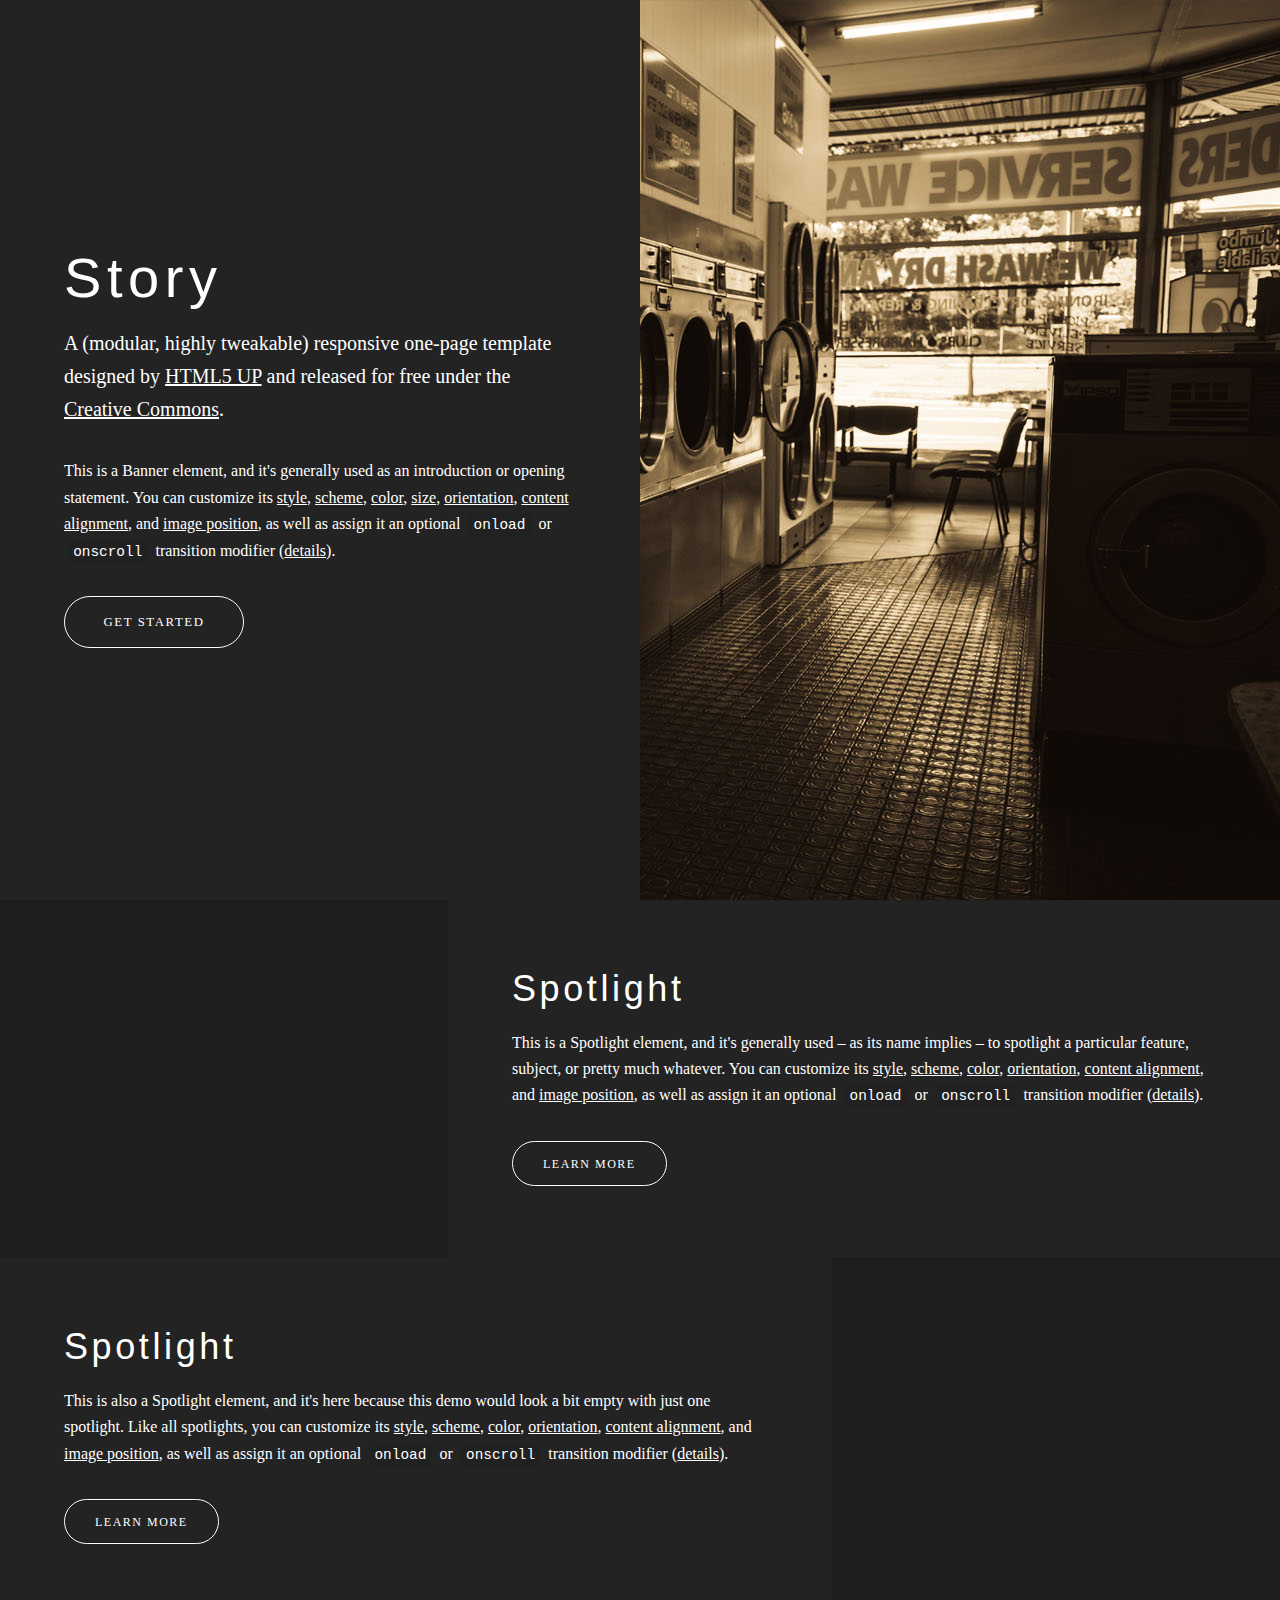
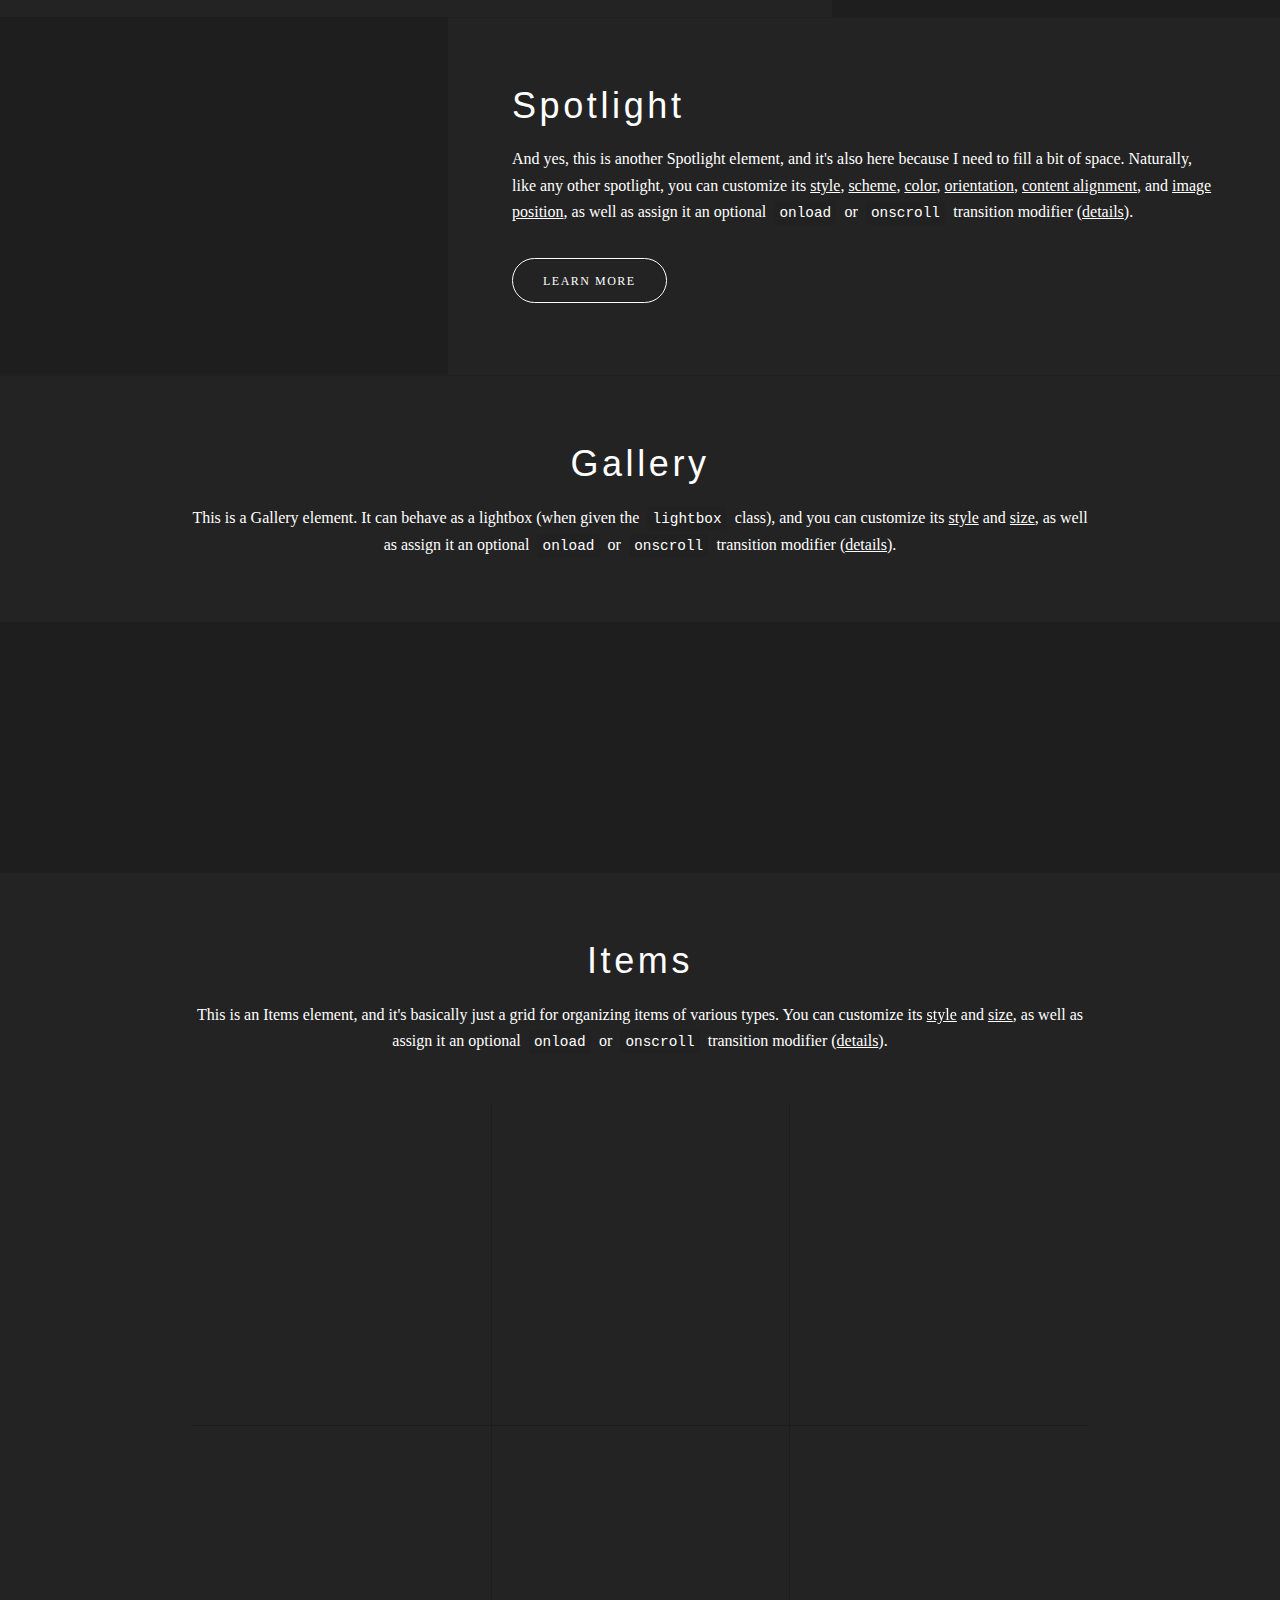
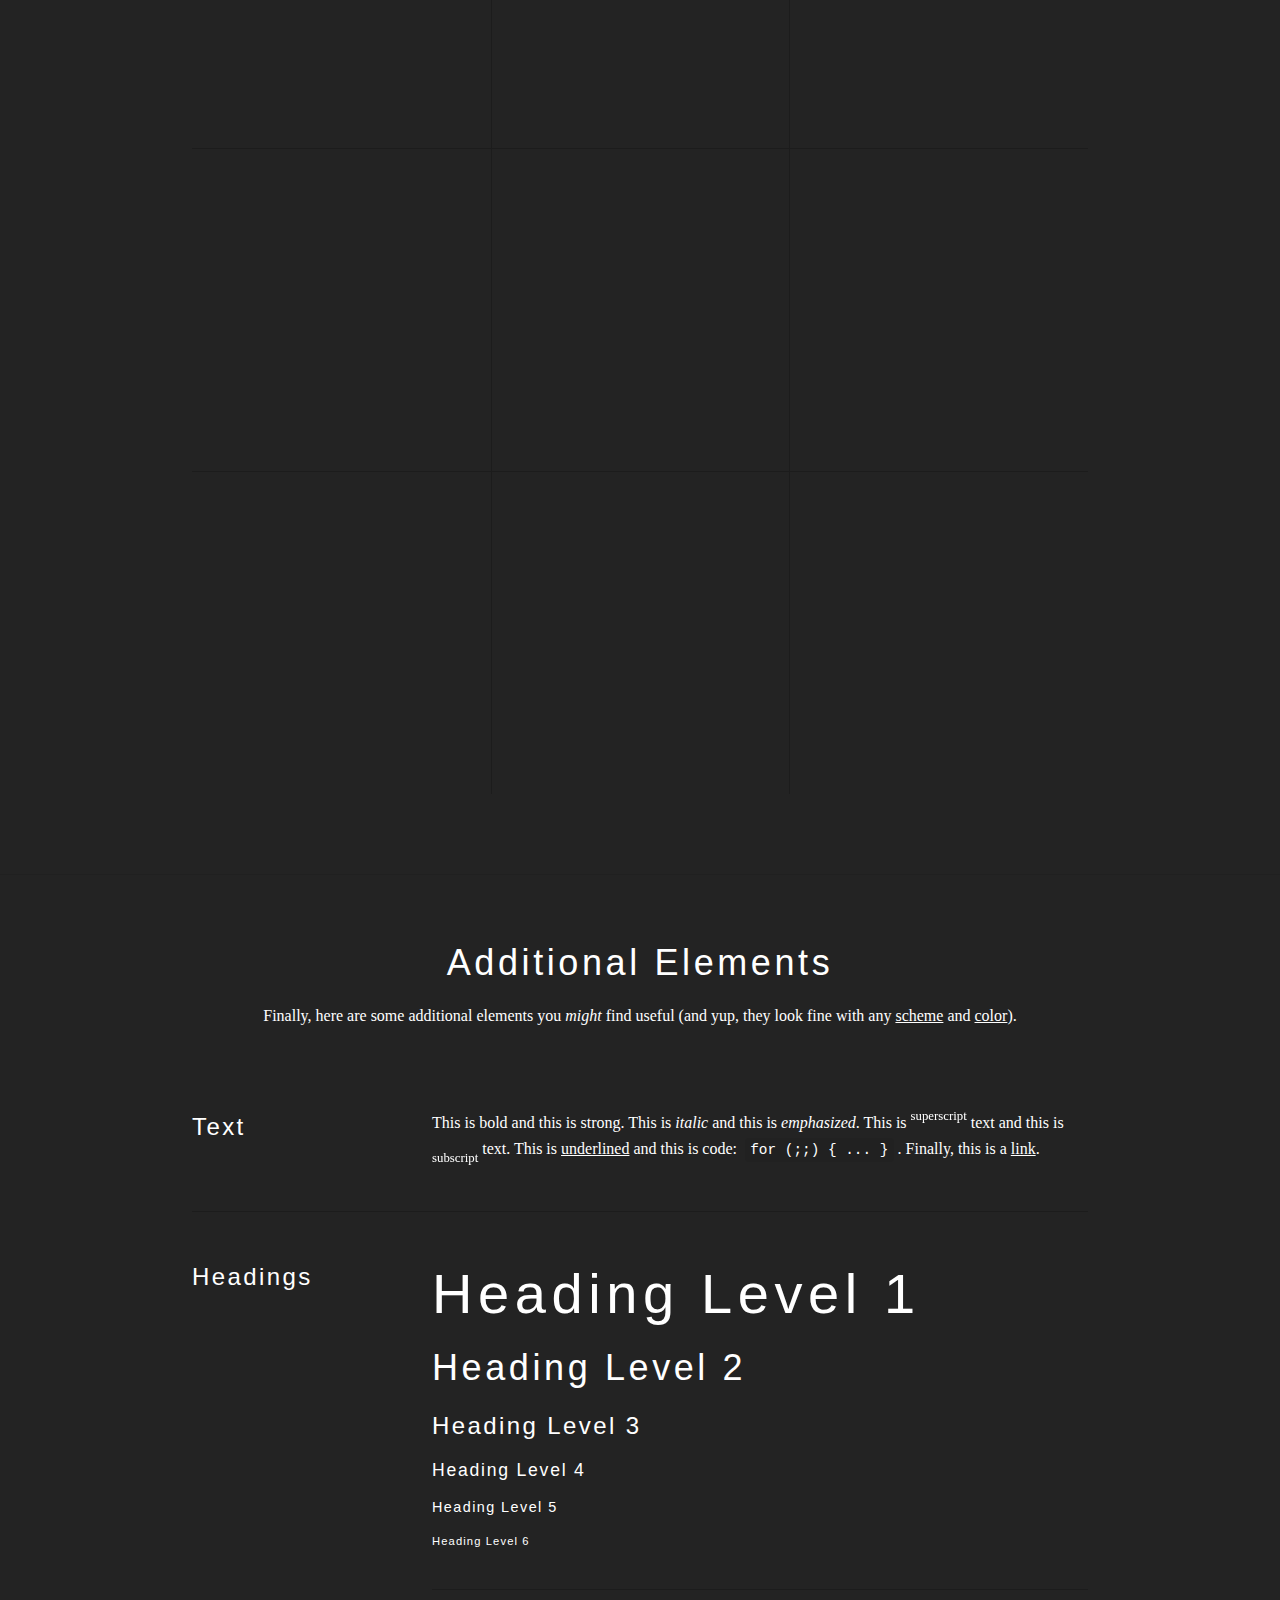
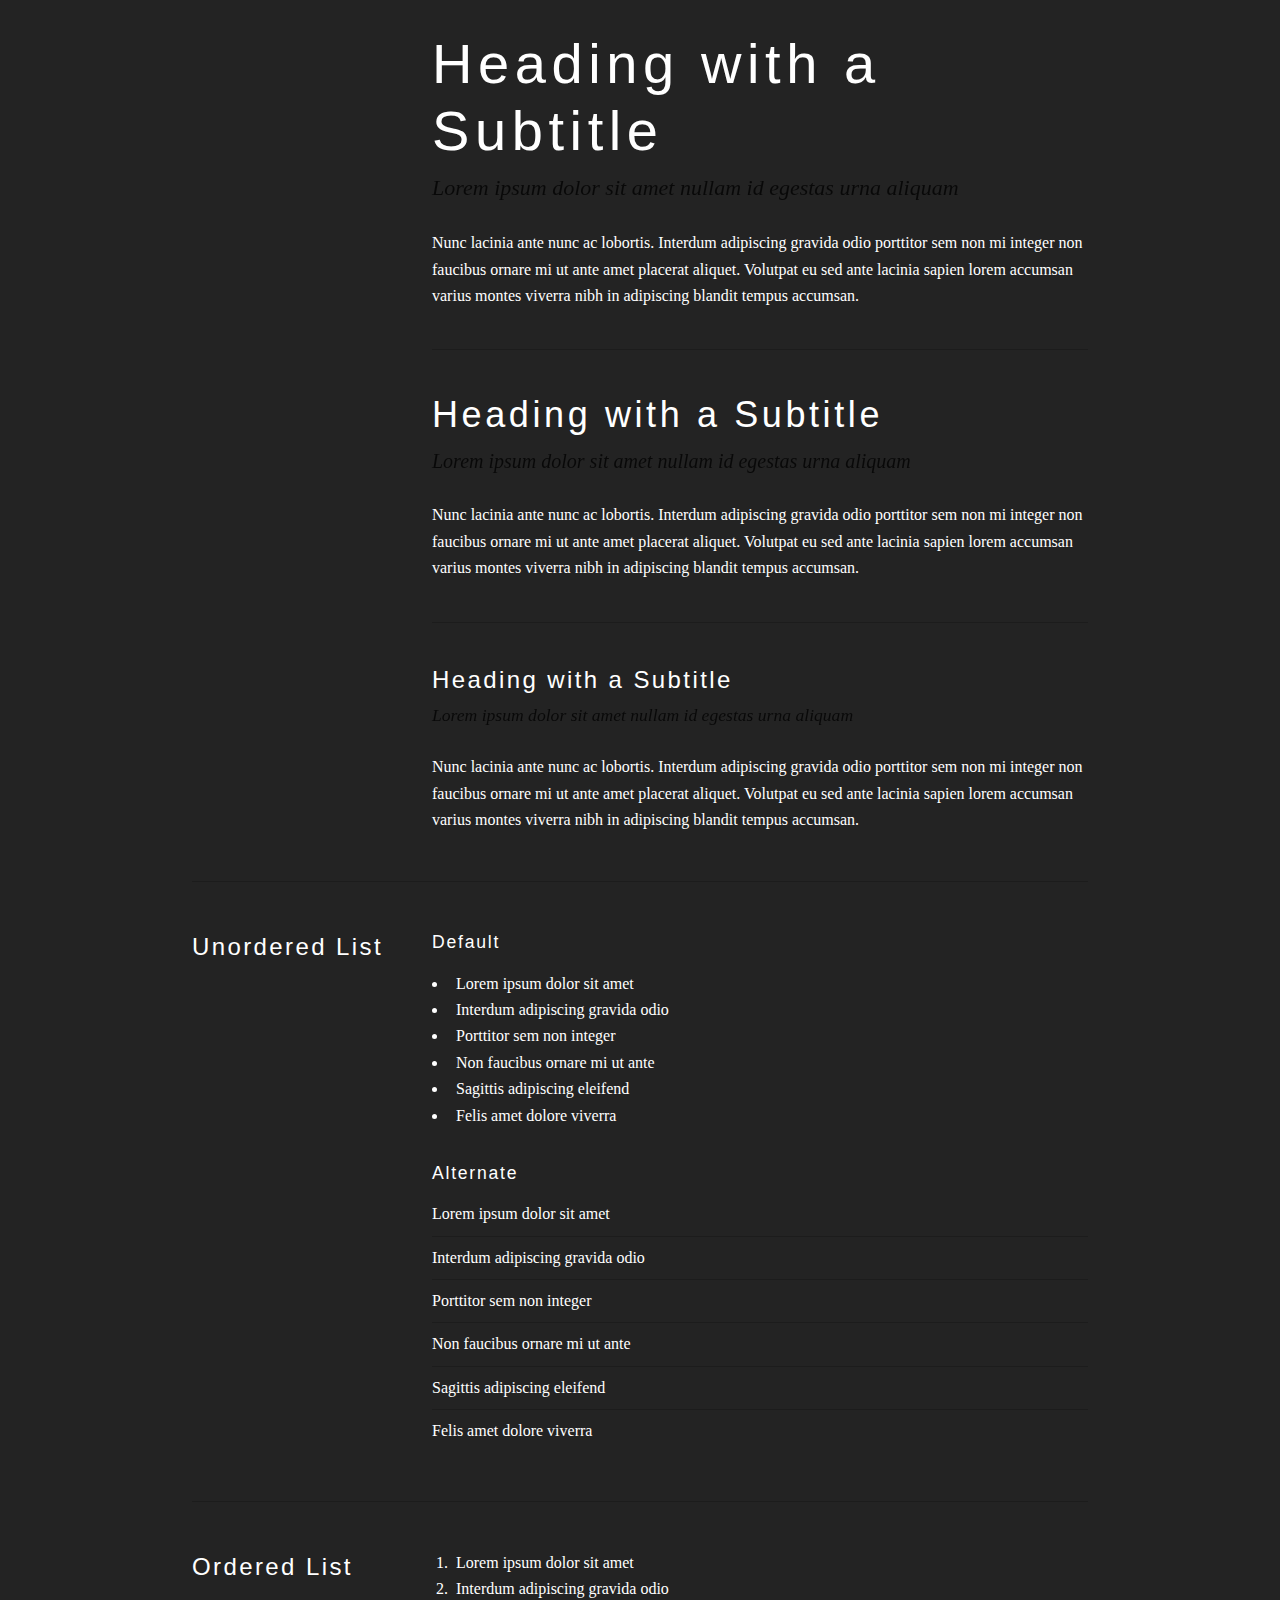
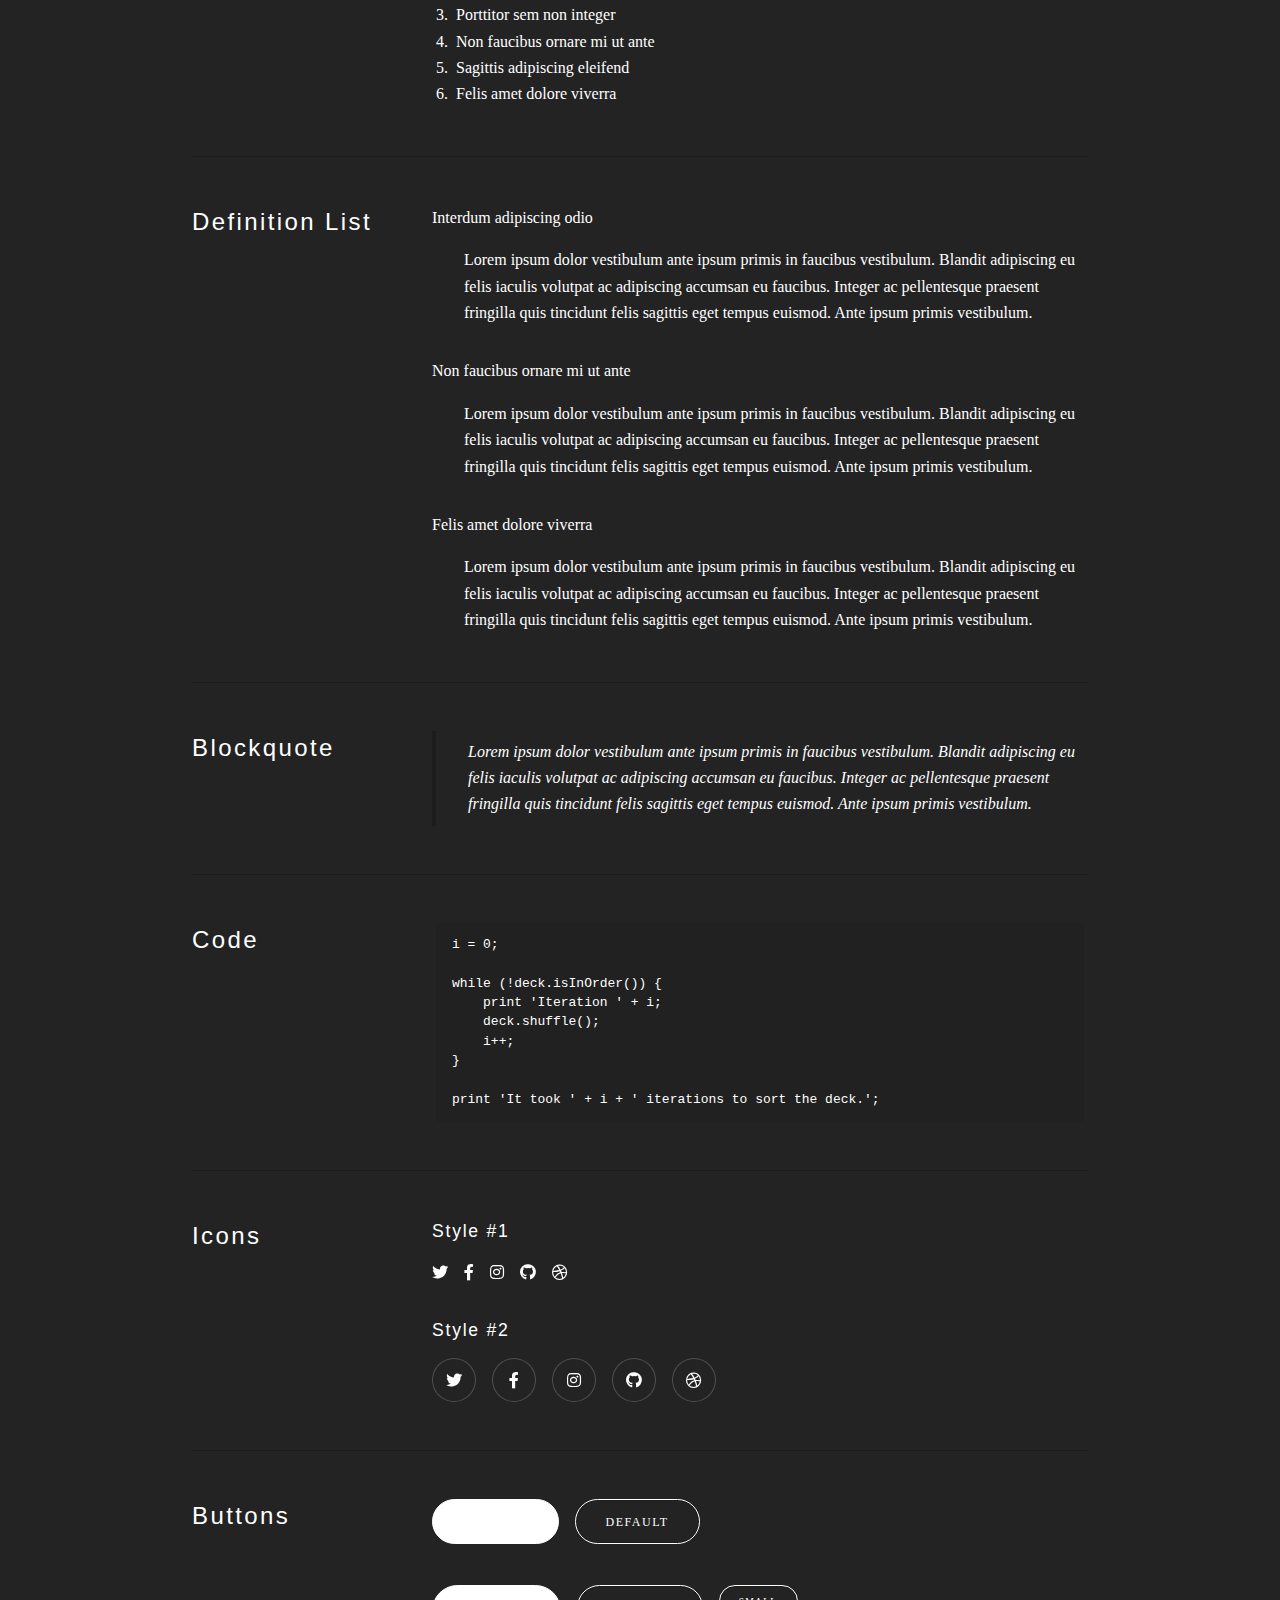
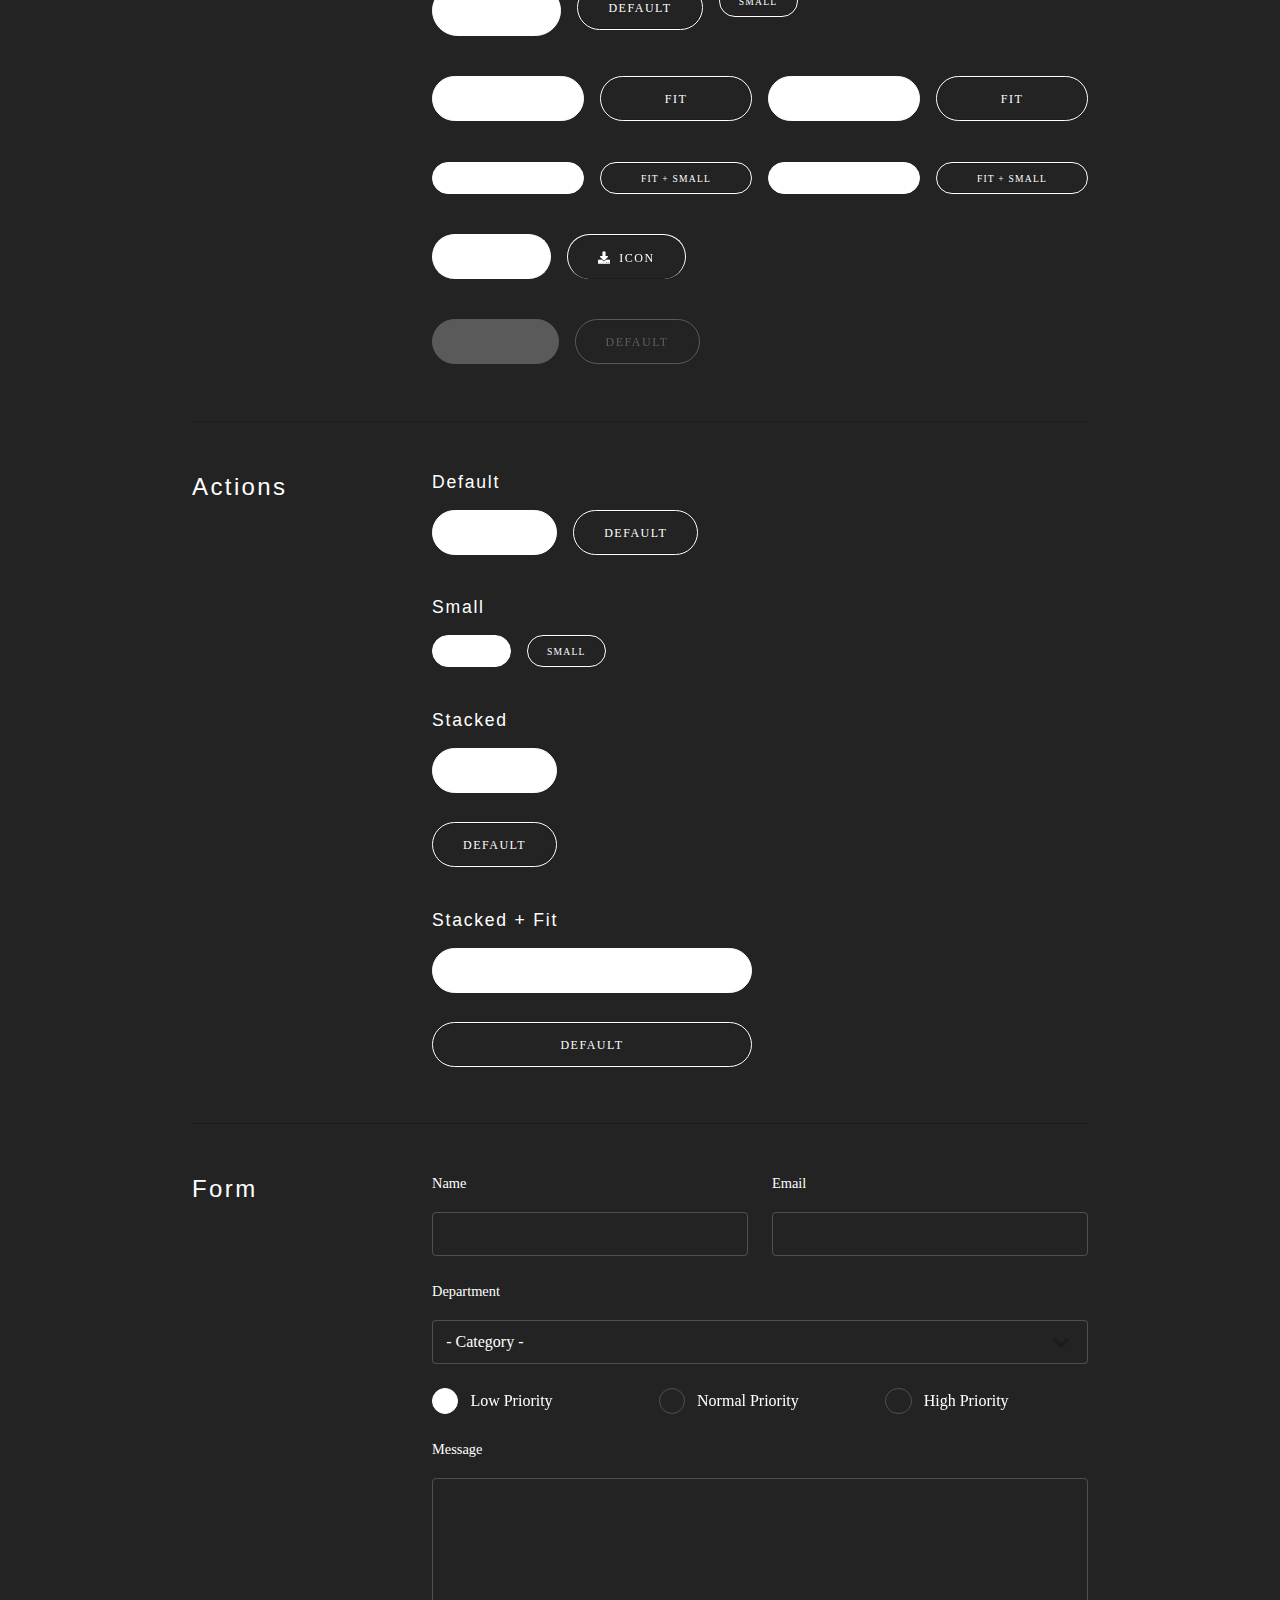
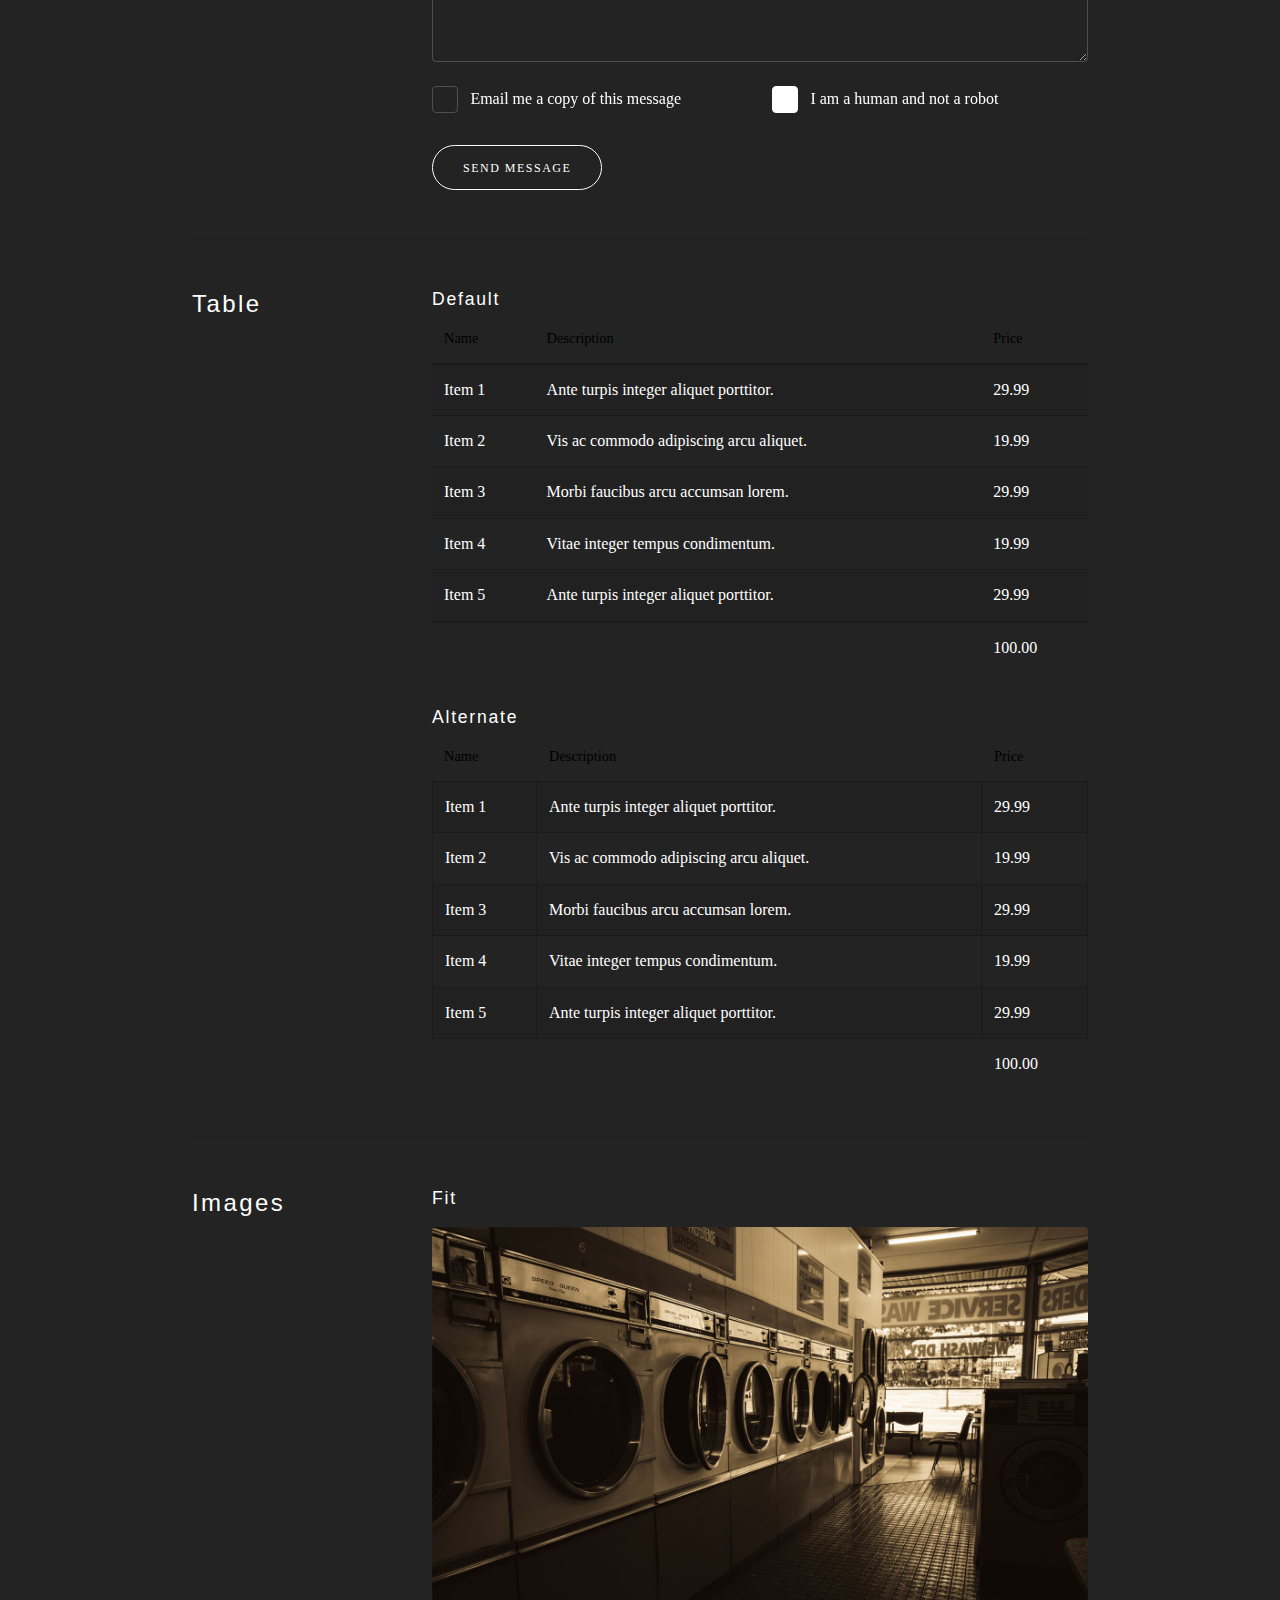
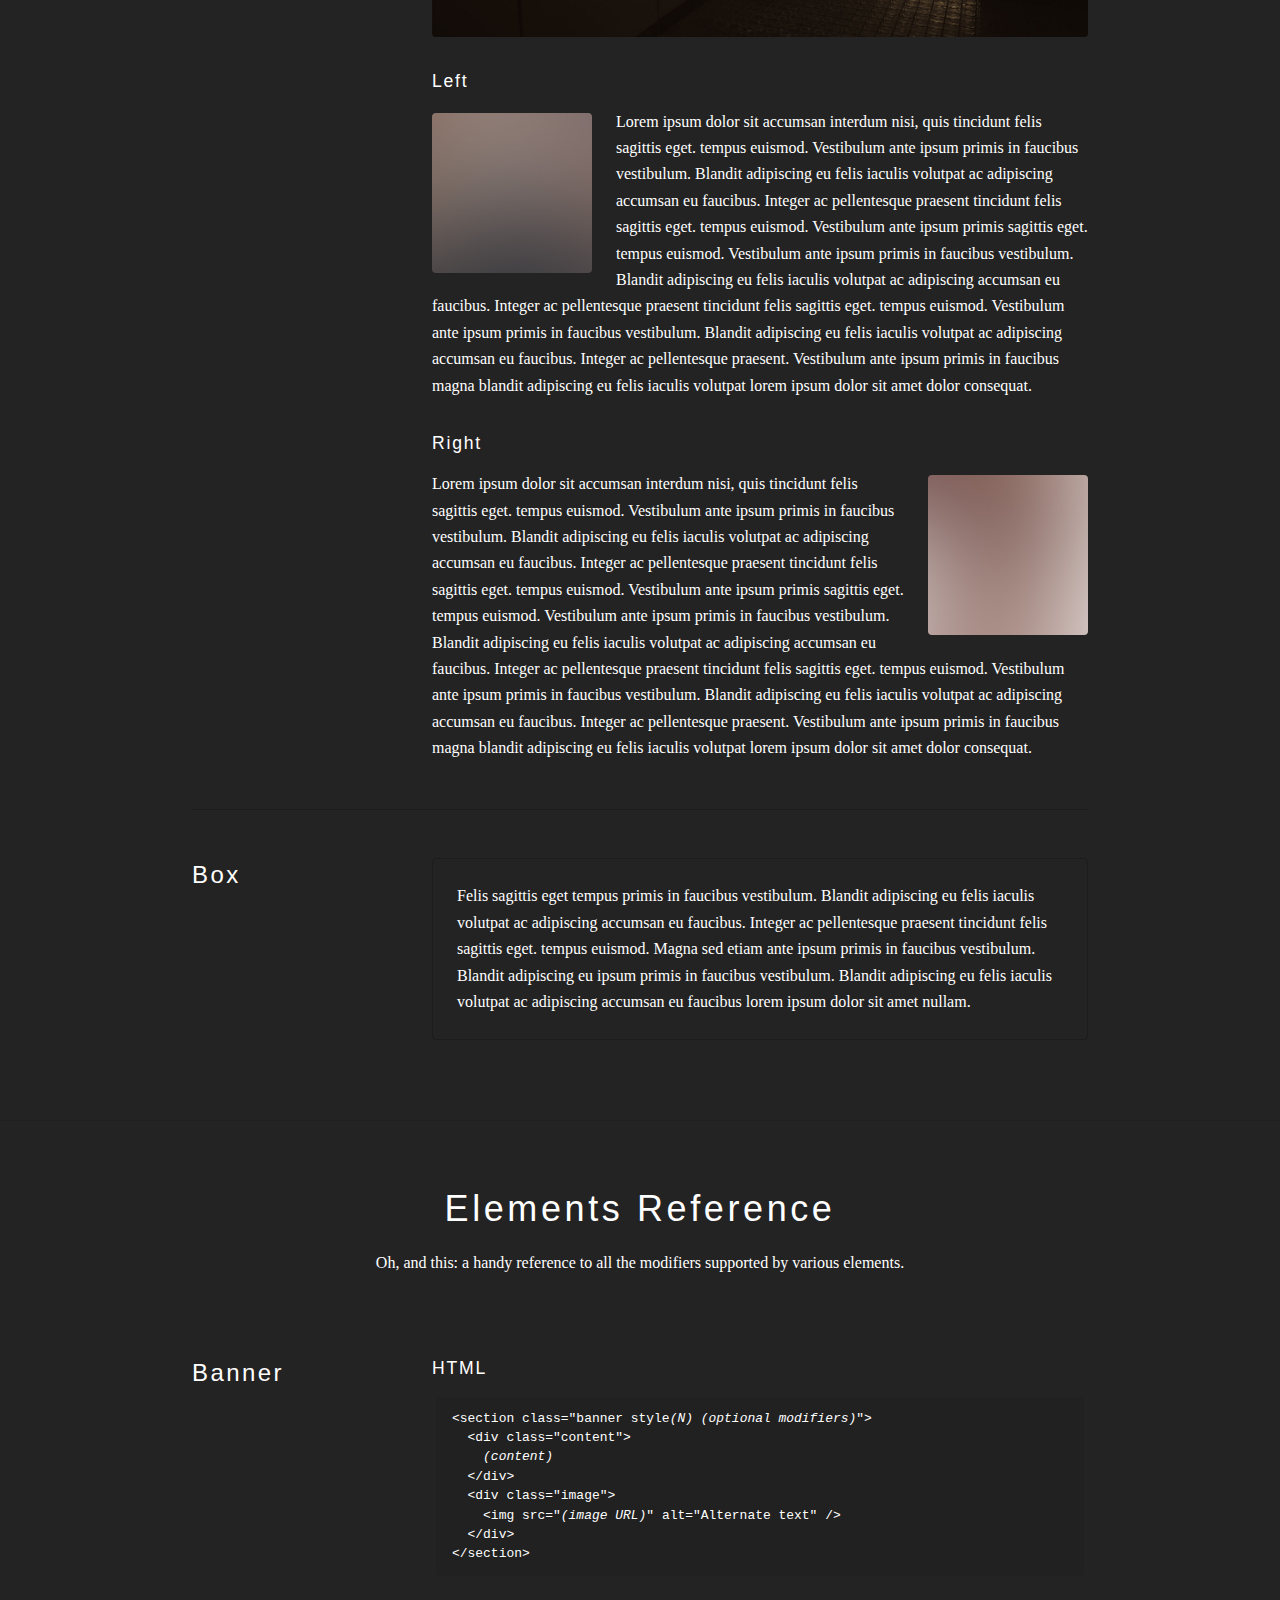
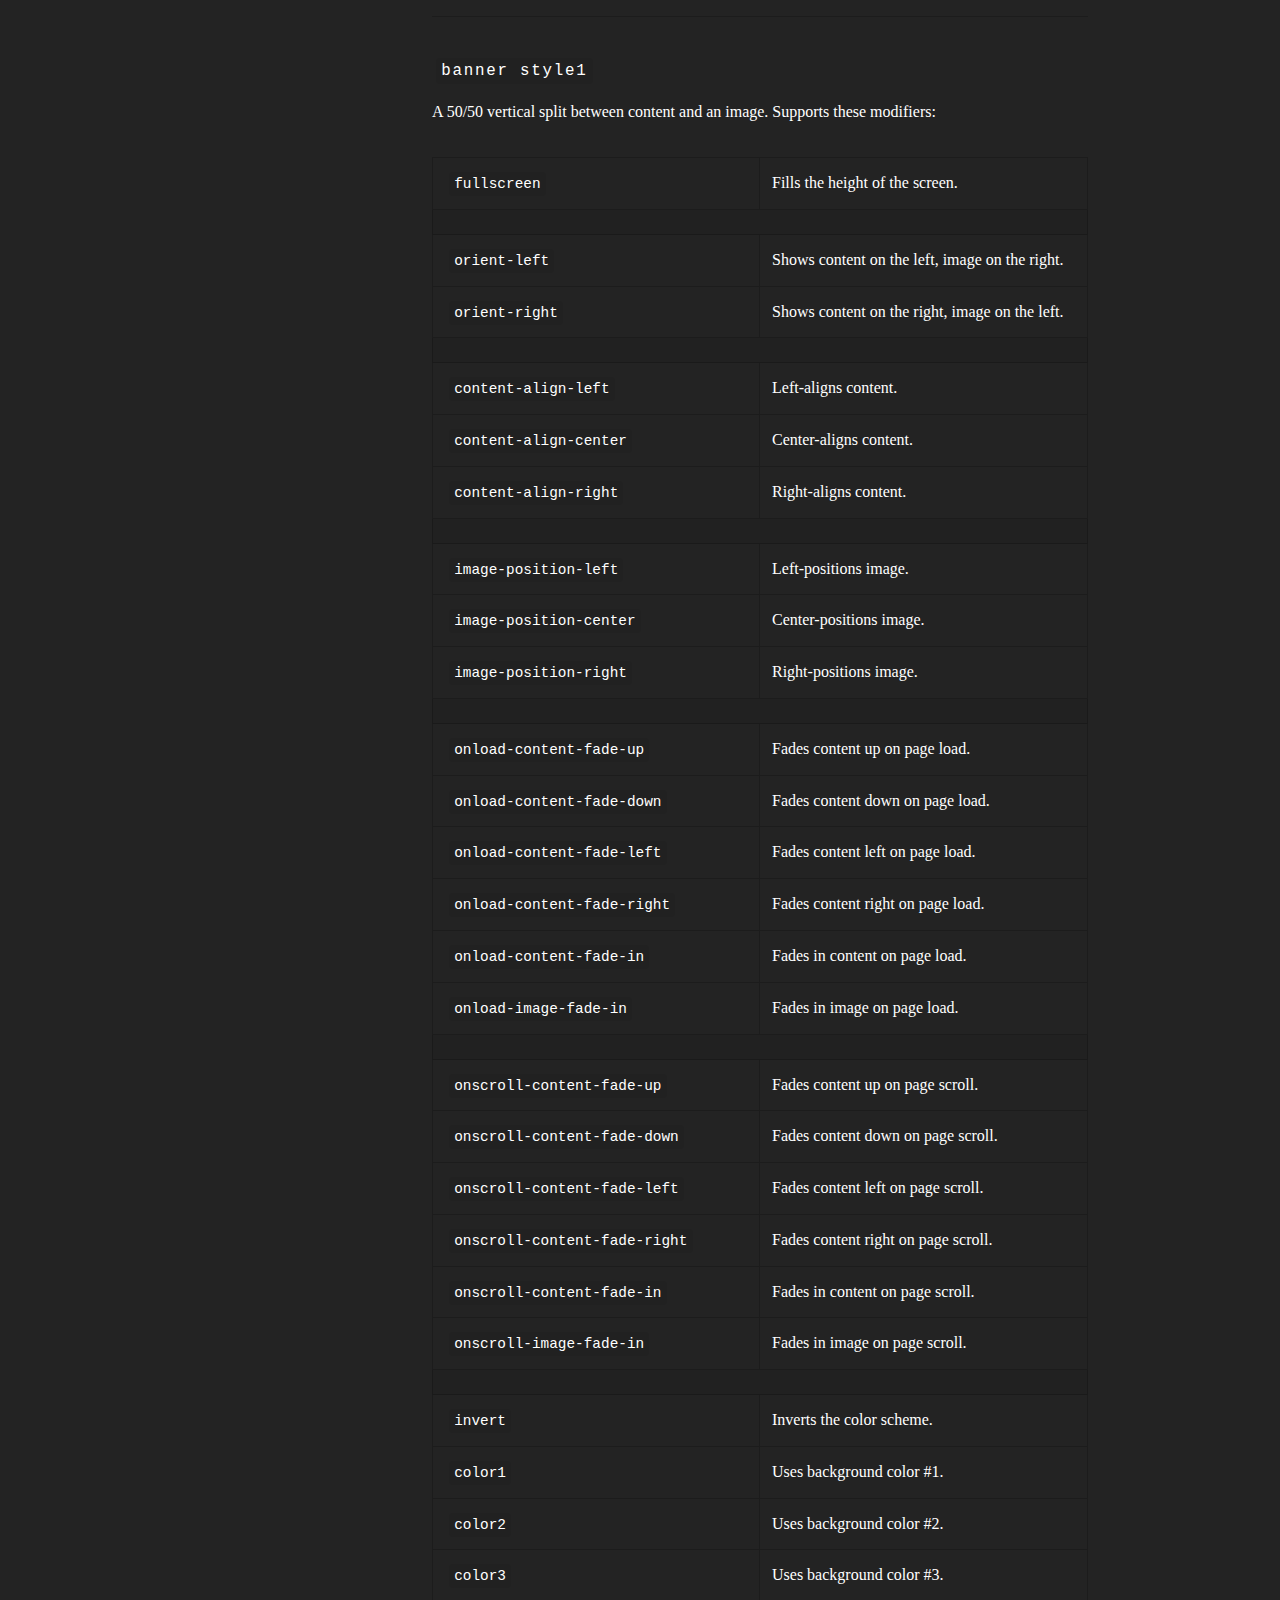
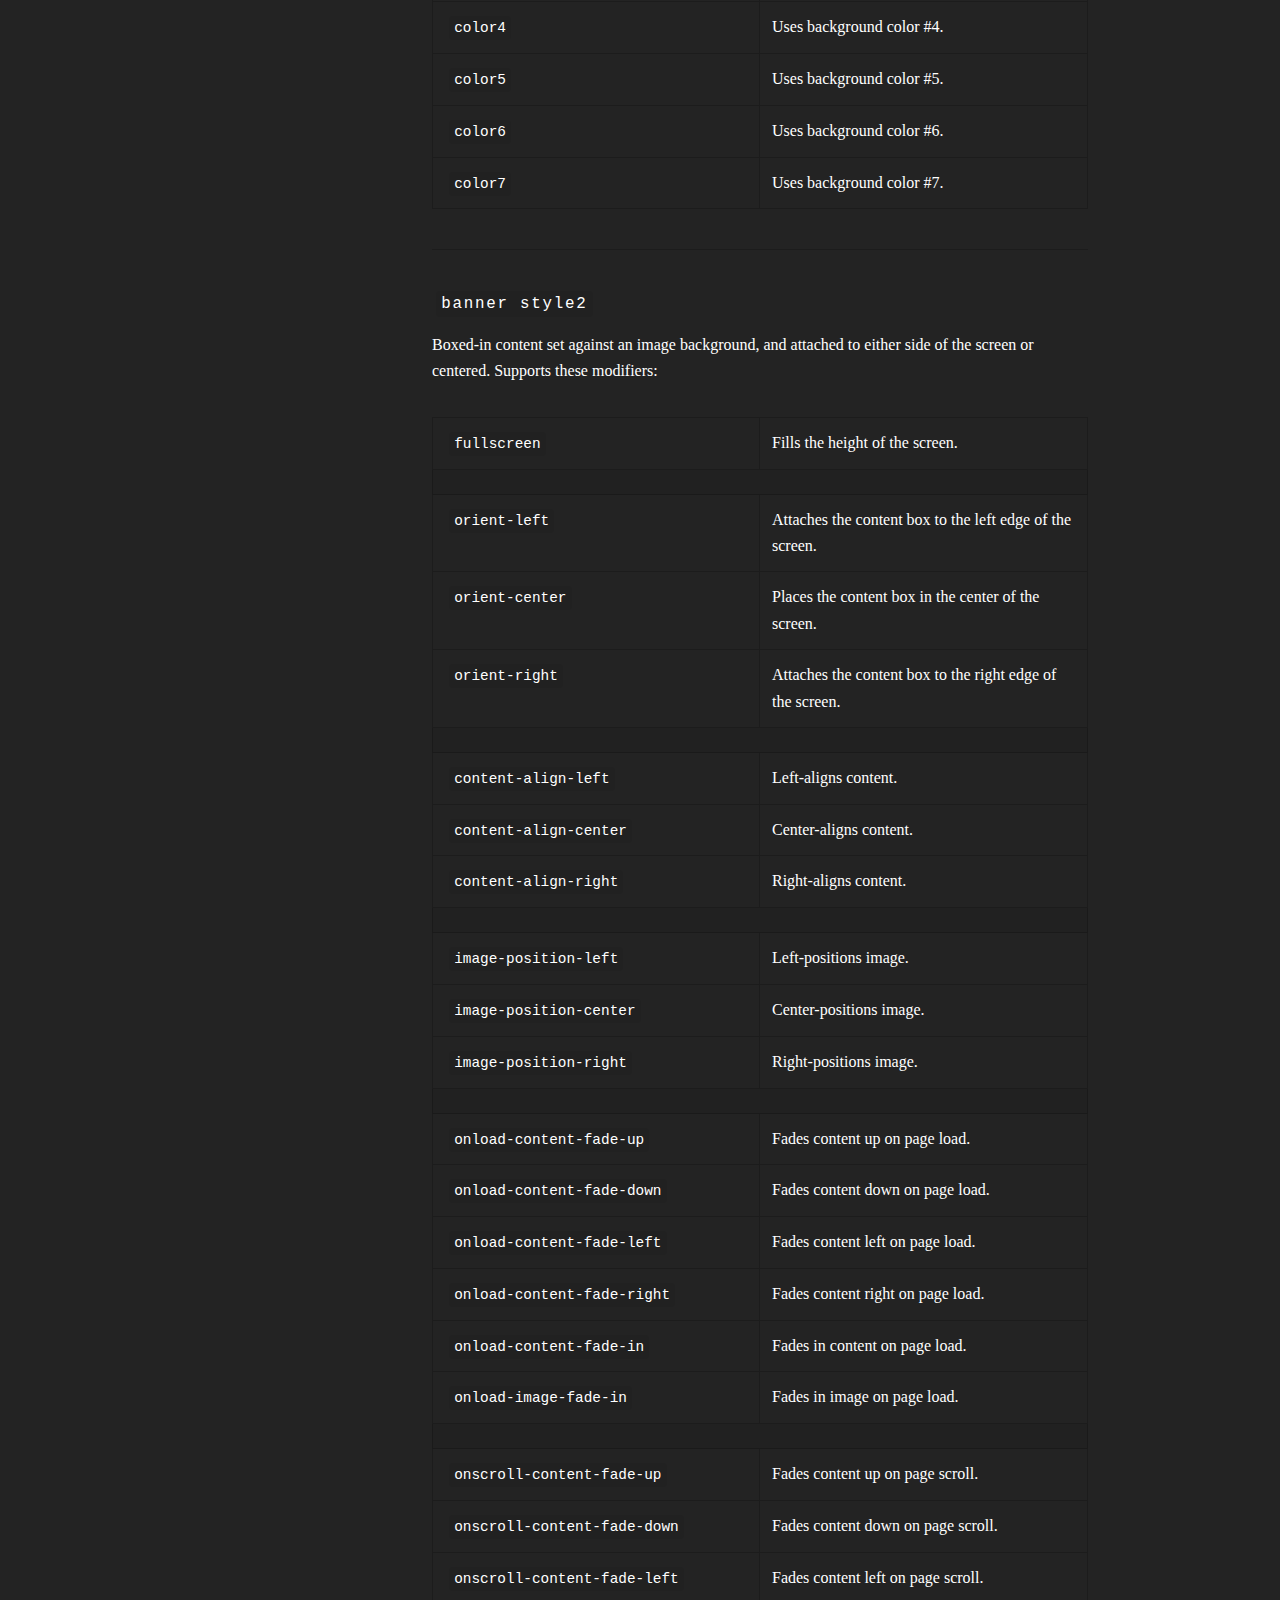
==== index-demo.html @ 31ea8160 "initial" ====
<!DOCTYPE HTML>
<!--
	Story by HTML5 UP
	html5up.net | @ajlkn
	Free for personal and commercial use under the CCA 3.0 license (html5up.net/license)

	Note: Only needed for demo purposes. Delete for production sites.
-->
<html>
	<head>
		<title>Story by HTML5 UP</title>
		<meta charset="utf-8" />
		<meta name="viewport" content="width=device-width, initial-scale=1, user-scalable=no" />
		<link rel="stylesheet" href="assets/css/main.css" />
		<noscript><link rel="stylesheet" href="assets/css/noscript.css" /></noscript>
	</head>
	<body class="is-preload">

		<!-- Wrapper -->
			<div id="wrapper" class="divided">

				<!-- Banner -->
					<section class="banner style1 orient-left content-align-left image-position-right fullscreen onload-image-fade-in onload-content-fade-right">
						<div class="content">
							<h1>Story</h1>
							<p class="major">A (modular, highly tweakable) responsive one-page template designed by <a href="https://html5up.net">HTML5 UP</a> and released for free under the <a href="https://html5up.net/license">Creative Commons</a>.</p>
							<p>This is a <strong>Banner</strong> element, and it's generally used as an introduction or opening statement. You can customize its <span class="demo-controls">appearance with a number of modifiers</span>, as well as assign it an optional <code>onload</code> or <code>onscroll</code> transition modifier (<a href="#reference-banner">details</a>).</p>
							<ul class="actions stacked">
								<li><a href="#first" class="button large wide smooth-scroll-middle">Get Started</a></li>
							</ul>
						</div>
						<div class="image">
							<img src="images/banner.jpg" alt="" />
						</div>
					</section>

				<!-- Spotlight -->
					<section class="spotlight style1 orient-right content-align-left image-position-center onscroll-image-fade-in" id="first">
						<div class="content">
							<h2>Spotlight</h2>
							<p>This is a <strong>Spotlight</strong> element, and it's generally used &ndash; as its name implies &ndash; to spotlight a particular feature, subject, or pretty much whatever. You can customize its <span class="demo-controls">appearance with a number of modifiers</span>, as well as assign it an optional <code>onload</code> or <code>onscroll</code> transition modifier (<a href="#reference-spotlight">details</a>).</p>
							<ul class="actions stacked">
								<li><a href="#" class="button">Learn More</a></li>
							</ul>
						</div>
						<div class="image">
							<img src="images/spotlight01.jpg" alt="" />
						</div>
					</section>

				<!-- Spotlight -->
					<section class="spotlight style1 orient-left content-align-left image-position-center onscroll-image-fade-in">
						<div class="content">
							<h2>Spotlight</h2>
							<p>This is also a <strong>Spotlight</strong> element, and it's here because this demo would look a bit empty with just one spotlight. Like all spotlights, you can customize its <span class="demo-controls">appearance with a number of modifiers</span>, as well as assign it an optional <code>onload</code> or <code>onscroll</code> transition modifier (<a href="#reference-spotlight">details</a>).</p>
							<ul class="actions stacked">
								<li><a href="#" class="button">Learn More</a></li>
							</ul>
						</div>
						<div class="image">
							<img src="images/spotlight02.jpg" alt="" />
						</div>
					</section>

				<!-- Spotlight -->
					<section class="spotlight style1 orient-right content-align-left image-position-center onscroll-image-fade-in">
						<div class="content">
							<h2>Spotlight</h2>
							<p>And yes, this is another <strong>Spotlight</strong> element, and it's also here because I need to fill a bit of space. Naturally, like any other spotlight, you can customize its <span class="demo-controls">appearance with a number of modifiers</span>, as well as assign it an optional <code>onload</code> or <code>onscroll</code> transition modifier (<a href="#reference-spotlight">details</a>).</p>
							<ul class="actions stacked">
								<li><a href="#" class="button">Learn More</a></li>
							</ul>
						</div>
						<div class="image">
							<img src="images/spotlight03.jpg" alt="" />
						</div>
					</section>

				<!-- Gallery -->
					<section class="wrapper style1 align-center">
						<div class="inner">
							<h2>Gallery</h2>
							<p>This is a <strong>Gallery</strong> element. It can behave as a lightbox (when given the <code>lightbox</code> class), and you can customize its <span class="demo-controls">appearance with a number of modifiers</span>, as well as assign it an optional <code>onload</code> or <code>onscroll</code> transition modifier (<a href="#reference-gallery">details</a>).</p>
						</div>

						<!-- Gallery -->
							<div class="gallery style2 medium lightbox onscroll-fade-in">
								<article>
									<a href="images/gallery/fulls/01.jpg" class="image">
										<img src="images/gallery/thumbs/01.jpg" alt="" />
									</a>
									<div class="caption">
										<h3>Title</h3>
										<p>Lorem ipsum dolor amet, consectetur magna etiam elit. Etiam sed ultrices.</p>
										<ul class="actions fixed">
											<li><span class="button small">Details</span></li>
										</ul>
									</div>
								</article>
								<article>
									<a href="images/gallery/fulls/02.jpg" class="image">
										<img src="images/gallery/thumbs/02.jpg" alt="" />
									</a>
									<div class="caption">
										<h3>Title</h3>
										<p>Lorem ipsum dolor amet, consectetur magna etiam elit. Etiam sed ultrices.</p>
										<ul class="actions fixed">
											<li><span class="button small">Details</span></li>
										</ul>
									</div>
								</article>
								<article>
									<a href="images/gallery/fulls/03.jpg" class="image">
										<img src="images/gallery/thumbs/03.jpg" alt="" />
									</a>
									<div class="caption">
										<h3>Title</h3>
										<p>Lorem ipsum dolor amet, consectetur magna etiam elit. Etiam sed ultrices.</p>
										<ul class="actions fixed">
											<li><span class="button small">Details</span></li>
										</ul>
									</div>
								</article>
								<article>
									<a href="images/gallery/fulls/04.jpg" class="image">
										<img src="images/gallery/thumbs/04.jpg" alt="" />
									</a>
									<div class="caption">
										<h3>Title</h3>
										<p>Lorem ipsum dolor amet, consectetur magna etiam elit. Etiam sed ultrices.</p>
										<ul class="actions fixed">
											<li><span class="button small">Details</span></li>
										</ul>
									</div>
								</article>
								<article>
									<a href="images/gallery/fulls/05.jpg" class="image">
										<img src="images/gallery/thumbs/05.jpg" alt="" />
									</a>
									<div class="caption">
										<h3>Title</h3>
										<p>Lorem ipsum dolor amet, consectetur magna etiam elit. Etiam sed ultrices.</p>
										<ul class="actions fixed">
											<li><span class="button small">Details</span></li>
										</ul>
									</div>
								</article>
								<article>
									<a href="images/gallery/fulls/06.jpg" class="image">
										<img src="images/gallery/thumbs/06.jpg" alt="" />
									</a>
									<div class="caption">
										<h3>Title</h3>
										<p>Lorem ipsum dolor amet, consectetur magna etiam elit. Etiam sed ultrices.</p>
										<ul class="actions fixed">
											<li><span class="button small">Details</span></li>
										</ul>
									</div>
								</article>
								<article>
									<a href="images/gallery/fulls/07.jpg" class="image">
										<img src="images/gallery/thumbs/07.jpg" alt="" />
									</a>
									<div class="caption">
										<h3>Title</h3>
										<p>Lorem ipsum dolor amet, consectetur magna etiam elit. Etiam sed ultrices.</p>
										<ul class="actions fixed">
											<li><span class="button small">Details</span></li>
										</ul>
									</div>
								</article>
								<article>
									<a href="images/gallery/fulls/08.jpg" class="image">
										<img src="images/gallery/thumbs/08.jpg" alt="" />
									</a>
									<div class="caption">
										<h3>Title</h3>
										<p>Lorem ipsum dolor amet, consectetur magna etiam elit. Etiam sed ultrices.</p>
										<ul class="actions fixed">
											<li><span class="button small">Details</span></li>
										</ul>
									</div>
								</article>
								<article>
									<a href="images/gallery/fulls/09.jpg" class="image">
										<img src="images/gallery/thumbs/09.jpg" alt="" />
									</a>
									<div class="caption">
										<h3>Title</h3>
										<p>Lorem ipsum dolor amet, consectetur magna etiam elit. Etiam sed ultrices.</p>
										<ul class="actions fixed">
											<li><span class="button small">Details</span></li>
										</ul>
									</div>
								</article>
								<article>
									<a href="images/gallery/fulls/10.jpg" class="image">
										<img src="images/gallery/thumbs/10.jpg" alt="" />
									</a>
									<div class="caption">
										<h3>Title</h3>
										<p>Lorem ipsum dolor amet, consectetur magna etiam elit. Etiam sed ultrices.</p>
										<ul class="actions fixed">
											<li><span class="button small">Details</span></li>
										</ul>
									</div>
								</article>
								<article>
									<a href="images/gallery/fulls/11.jpg" class="image">
										<img src="images/gallery/thumbs/11.jpg" alt="" />
									</a>
									<div class="caption">
										<h3>Title</h3>
										<p>Lorem ipsum dolor amet, consectetur magna etiam elit. Etiam sed ultrices.</p>
										<ul class="actions fixed">
											<li><span class="button small">Details</span></li>
										</ul>
									</div>
								</article>
								<article>
									<a href="images/gallery/fulls/12.jpg" class="image">
										<img src="images/gallery/thumbs/12.jpg" alt="" />
									</a>
									<div class="caption">
										<h3>Title</h3>
										<p>Lorem ipsum dolor amet, consectetur magna etiam elit. Etiam sed ultrices.</p>
										<ul class="actions fixed">
											<li><span class="button small">Details</span></li>
										</ul>
									</div>
								</article>
							</div>

					</section>

				<!-- Items -->
					<section class="wrapper style1 align-center">
						<div class="inner">
							<h2>Items</h2>
							<p>This is an <strong>Items</strong> element, and it's basically just a grid for organizing items of various types. You can customize its <span class="demo-controls">appearance with a number of modifiers</span>, as well as assign it an optional <code>onload</code> or <code>onscroll</code> transition modifier (<a href="#reference-items">details</a>).</p>
							<div class="items style1 medium onscroll-fade-in">
								<section>
									<span class="icon style2 major fa-gem"></span>
									<h3>One</h3>
									<p>Lorem ipsum dolor sit amet, consectetur adipiscing elit. Morbi dui turpis, cursus eget orci amet aliquam congue semper. Etiam eget ultrices risus nec tempor elit.</p>
								</section>
								<section>
									<span class="icon solid style2 major fa-save"></span>
									<h3>Two</h3>
									<p>Lorem ipsum dolor sit amet, consectetur adipiscing elit. Morbi dui turpis, cursus eget orci amet aliquam congue semper. Etiam eget ultrices risus nec tempor elit.</p>
								</section>
								<section>
									<span class="icon solid style2 major fa-chart-bar"></span>
									<h3>Three</h3>
									<p>Lorem ipsum dolor sit amet, consectetur adipiscing elit. Morbi dui turpis, cursus eget orci amet aliquam congue semper. Etiam eget ultrices risus nec tempor elit.</p>
								</section>
								<section>
									<span class="icon solid style2 major fa-wifi"></span>
									<h3>Four</h3>
									<p>Lorem ipsum dolor sit amet, consectetur adipiscing elit. Morbi dui turpis, cursus eget orci amet aliquam congue semper. Etiam eget ultrices risus nec tempor elit.</p>
								</section>
								<section>
									<span class="icon solid style2 major fa-cog"></span>
									<h3>Five</h3>
									<p>Lorem ipsum dolor sit amet, consectetur adipiscing elit. Morbi dui turpis, cursus eget orci amet aliquam congue semper. Etiam eget ultrices risus nec tempor elit.</p>
								</section>
								<section>
									<span class="icon style2 major fa-paper-plane"></span>
									<h3>Six</h3>
									<p>Lorem ipsum dolor sit amet, consectetur adipiscing elit. Morbi dui turpis, cursus eget orci amet aliquam congue semper. Etiam eget ultrices risus nec tempor elit.</p>
								</section>
								<section>
									<span class="icon solid style2 major fa-desktop"></span>
									<h3>Seven</h3>
									<p>Lorem ipsum dolor sit amet, consectetur adipiscing elit. Morbi dui turpis, cursus eget orci amet aliquam congue semper. Etiam eget ultrices risus nec tempor elit.</p>
								</section>
								<section>
									<span class="icon solid style2 major fa-sync-alt"></span>
									<h3>Eight</h3>
									<p>Lorem ipsum dolor sit amet, consectetur adipiscing elit. Morbi dui turpis, cursus eget orci amet aliquam congue semper. Etiam eget ultrices risus nec tempor elit.</p>
								</section>
								<section>
									<span class="icon solid style2 major fa-hashtag"></span>
									<h3>Nine</h3>
									<p>Lorem ipsum dolor sit amet, consectetur adipiscing elit. Morbi dui turpis, cursus eget orci amet aliquam congue semper. Etiam eget ultrices risus nec tempor elit.</p>
								</section>
								<section>
									<span class="icon solid style2 major fa-bolt"></span>
									<h3>Ten</h3>
									<p>Lorem ipsum dolor sit amet, consectetur adipiscing elit. Morbi dui turpis, cursus eget orci amet aliquam congue semper. Etiam eget ultrices risus nec tempor elit.</p>
								</section>
								<section>
									<span class="icon style2 major fa-envelope"></span>
									<h3>Eleven</h3>
									<p>Lorem ipsum dolor sit amet, consectetur adipiscing elit. Morbi dui turpis, cursus eget orci amet aliquam congue semper. Etiam eget ultrices risus nec tempor elit.</p>
								</section>
								<section>
									<span class="icon solid style2 major fa-leaf"></span>
									<h3>Twelve</h3>
									<p>Lorem ipsum dolor sit amet, consectetur adipiscing elit. Morbi dui turpis, cursus eget orci amet aliquam congue semper. Etiam eget ultrices risus nec tempor elit.</p>
								</section>
							</div>
						</div>
					</section>

				<!-- Additional Elements -->
					<section class="wrapper style1 align-center">
						<div class="inner">
							<h2>Additional Elements</h2>
							<p>Finally, here are some additional elements you <em>might</em> find useful (and yup, they look fine with any <span class="demo-controls">appearance</span>).</p>
							<div class="index align-left">

								<!-- Text -->
									<section>
										<header>
											<h3>Text</h3>
										</header>
										<div class="content">

											<p>This is <b>bold</b> and this is <strong>strong</strong>. This is <i>italic</i> and this is <em>emphasized</em>.
											This is <sup>superscript</sup> text and this is <sub>subscript</sub> text.
											This is <u>underlined</u> and this is code: <code>for (;;) { ... }</code>.
											Finally, this is a <a href="#">link</a>.</p>

										</div>
									</section>

								<!-- Heading -->
									<section>
										<header>
											<h3>Headings</h3>
										</header>
										<div class="content">

											<h1>Heading Level 1</h1>
											<h2>Heading Level 2</h2>
											<h3>Heading Level 3</h3>
											<h4>Heading Level 4</h4>
											<h5>Heading Level 5</h5>
											<h6>Heading Level 6</h6>

											<hr />

											<header>
												<h1>Heading with a Subtitle</h1>
												<p>Lorem ipsum dolor sit amet nullam id egestas urna aliquam</p>
											</header>
											<p>Nunc lacinia ante nunc ac lobortis. Interdum adipiscing gravida odio porttitor sem non mi integer non faucibus ornare mi ut ante amet placerat aliquet. Volutpat eu sed ante lacinia sapien lorem accumsan varius montes viverra nibh in adipiscing blandit tempus accumsan.</p>

											<hr />

											<header>
												<h2>Heading with a Subtitle</h2>
												<p>Lorem ipsum dolor sit amet nullam id egestas urna aliquam</p>
											</header>
											<p>Nunc lacinia ante nunc ac lobortis. Interdum adipiscing gravida odio porttitor sem non mi integer non faucibus ornare mi ut ante amet placerat aliquet. Volutpat eu sed ante lacinia sapien lorem accumsan varius montes viverra nibh in adipiscing blandit tempus accumsan.</p>

											<hr />

											<header>
												<h3>Heading with a Subtitle</h3>
												<p>Lorem ipsum dolor sit amet nullam id egestas urna aliquam</p>
											</header>
											<p>Nunc lacinia ante nunc ac lobortis. Interdum adipiscing gravida odio porttitor sem non mi integer non faucibus ornare mi ut ante amet placerat aliquet. Volutpat eu sed ante lacinia sapien lorem accumsan varius montes viverra nibh in adipiscing blandit tempus accumsan.</p>

										</div>
									</section>

								<!-- Unordered List -->
									<section>
										<header>
											<h3>Unordered List</h3>
										</header>
										<div class="content">

											<h4>Default</h4>
											<ul>
												<li>Lorem ipsum dolor sit amet</li>
												<li>Interdum adipiscing gravida odio</li>
												<li>Porttitor sem non integer</li>
												<li>Non faucibus ornare mi ut ante</li>
												<li>Sagittis adipiscing eleifend</li>
												<li>Felis amet dolore viverra</li>
											</ul>

											<h4>Alternate</h4>
											<ul class="alt">
												<li>Lorem ipsum dolor sit amet</li>
												<li>Interdum adipiscing gravida odio</li>
												<li>Porttitor sem non integer</li>
												<li>Non faucibus ornare mi ut ante</li>
												<li>Sagittis adipiscing eleifend</li>
												<li>Felis amet dolore viverra</li>
											</ul>

										</div>
									</section>

								<!-- Ordered List -->
									<section>
										<header>
											<h3>Ordered List</h3>
										</header>
										<div class="content">

											<ol>
												<li>Lorem ipsum dolor sit amet</li>
												<li>Interdum adipiscing gravida odio</li>
												<li>Porttitor sem non integer</li>
												<li>Non faucibus ornare mi ut ante</li>
												<li>Sagittis adipiscing eleifend</li>
												<li>Felis amet dolore viverra</li>
											</ol>

										</div>
									</section>

								<!-- Definition List -->
									<section>
										<header>
											<h3>Definition List</h3>
										</header>
										<div class="content">

											<dl>
												<dt>Interdum adipiscing odio</dt>
												<dd>
													<p>Lorem ipsum dolor vestibulum ante ipsum primis in faucibus vestibulum. Blandit adipiscing eu felis iaculis volutpat ac adipiscing accumsan eu faucibus. Integer ac pellentesque praesent fringilla quis tincidunt felis sagittis eget tempus euismod. Ante ipsum primis vestibulum.</p>
												</dd>
												<dt>Non faucibus ornare mi ut ante</dt>
												<dd>
													<p>Lorem ipsum dolor vestibulum ante ipsum primis in faucibus vestibulum. Blandit adipiscing eu felis iaculis volutpat ac adipiscing accumsan eu faucibus. Integer ac pellentesque praesent fringilla quis tincidunt felis sagittis eget tempus euismod. Ante ipsum primis vestibulum.</p>
												</dd>
												<dt>Felis amet dolore viverra</dt>
												<dd>
													<p>Lorem ipsum dolor vestibulum ante ipsum primis in faucibus vestibulum. Blandit adipiscing eu felis iaculis volutpat ac adipiscing accumsan eu faucibus. Integer ac pellentesque praesent fringilla quis tincidunt felis sagittis eget tempus euismod. Ante ipsum primis vestibulum.</p>
												</dd>
											</dl>

										</div>
									</section>

								<!-- Blockquote -->
									<section>
										<header>
											<h3>Blockquote</h3>
										</header>
										<div class="content">

											<blockquote>Lorem ipsum dolor vestibulum ante ipsum primis in faucibus vestibulum. Blandit adipiscing eu felis iaculis volutpat ac adipiscing accumsan eu faucibus. Integer ac pellentesque praesent fringilla quis tincidunt felis sagittis eget tempus euismod. Ante ipsum primis vestibulum.</blockquote>

										</div>
									</section>

								<!-- Code -->
									<section>
										<header>
											<h3>Code</h3>
										</header>
										<div class="content">

											<pre><code>i = 0;

while (!deck.isInOrder()) {
    print 'Iteration ' + i;
    deck.shuffle();
    i++;
}

print 'It took ' + i + ' iterations to sort the deck.';
</code></pre>

										</div>
									</section>

								<!-- Icons -->
									<section>
										<header>
											<h3>Icons</h3>
										</header>
										<div class="content">

											<h4>Style #1</h4>
											<ul class="icons">
												<li><a href="#" class="icon brands style1 fa-twitter"><span class="label">Twitter</span></a></li>
												<li><a href="#" class="icon brands style1 fa-facebook-f"><span class="label">Facebook</span></a></li>
												<li><a href="#" class="icon brands style1 fa-instagram"><span class="label">Instagram</span></a></li>
												<li><a href="#" class="icon brands style1 fa-github"><span class="label">Github</span></a></li>
												<li><a href="#" class="icon brands style1 fa-dribbble"><span class="label">Dribbble</span></a></li>
											</ul>

											<h4>Style #2</h4>
											<ul class="icons">
												<li><a href="#" class="icon brands style2 fa-twitter"><span class="label">Twitter</span></a></li>
												<li><a href="#" class="icon brands style2 fa-facebook-f"><span class="label">Facebook</span></a></li>
												<li><a href="#" class="icon brands style2 fa-instagram"><span class="label">Instagram</span></a></li>
												<li><a href="#" class="icon brands style2 fa-github"><span class="label">Github</span></a></li>
												<li><a href="#" class="icon brands style2 fa-dribbble"><span class="label">Dribbble</span></a></li>
											</ul>

										</div>
									</section>

								<!-- Buttons -->
									<section>
										<header>
											<h3>Buttons</h3>
										</header>
										<div class="content">

											<ul class="actions">
												<li><a href="#" class="button primary">Primary</a></li>
												<li><a href="#" class="button">Default</a></li>
											</ul>
											<ul class="actions">
												<li><a href="#" class="button primary large">Large</a></li>
												<li><a href="#" class="button">Default</a></li>
												<li><a href="#" class="button small">Small</a></li>
											</ul>
											<ul class="actions fit">
												<li><a href="#" class="button primary fit">Fit</a></li>
												<li><a href="#" class="button fit">Fit</a></li>
												<li><a href="#" class="button primary fit">Fit</a></li>
												<li><a href="#" class="button fit">Fit</a></li>
											</ul>
											<ul class="actions fit small">
												<li><a href="#" class="button primary fit small">Fit + Small</a></li>
												<li><a href="#" class="button fit small">Fit + Small</a></li>
												<li><a href="#" class="button primary fit small">Fit + Small</a></li>
												<li><a href="#" class="button fit small">Fit + Small</a></li>
											</ul>
											<ul class="actions">
												<li><a href="#" class="button primary icon solid fa-search">Icon</a></li>
												<li><a href="#" class="button icon solid fa-download">Icon</a></li>
											</ul>
											<ul class="actions">
												<li><span class="button primary disabled">Primary</span></li>
												<li><span class="button disabled">Default</span></li>
											</ul>

										</div>
									</section>

								<!-- Actions -->
									<section>
										<header>
											<h3>Actions</h3>
										</header>
										<div class="content">

											<h4>Default</h4>
											<ul class="actions">
												<li><a href="#" class="button primary">Default</a></li>
												<li><a href="#" class="button">Default</a></li>
											</ul>

											<h4>Small</h4>
											<ul class="actions small">
												<li><a href="#" class="button primary small">Small</a></li>
												<li><a href="#" class="button small">Small</a></li>
											</ul>

											<h4>Stacked</h4>
											<ul class="actions stacked">
												<li><a href="#" class="button primary">Default</a></li>
												<li><a href="#" class="button">Default</a></li>
											</ul>

											<h4>Stacked + Fit</h4>
											<ul class="actions stacked">
												<li><a href="#" class="button primary fit">Default</a></li>
												<li><a href="#" class="button fit">Default</a></li>
											</ul>

										</div>
									</section>

								<!-- Form -->
									<section>
										<header>
											<h3>Form</h3>
										</header>
										<div class="content">

											<form method="post" action="#">
												<div class="fields">
													<div class="field half">
														<label for="name">Name</label>
														<input type="text" name="name" id="name" value="" />
													</div>
													<div class="field half">
														<label for="email">Email</label>
														<input type="email" name="email" id="email" value="" />
													</div>
													<div class="field">
														<label for="department">Department</label>
														<select name="department" id="department">
															<option value="">- Category -</option>
															<option value="1">Manufacturing</option>
															<option value="2">Shipping</option>
															<option value="3">Administration</option>
															<option value="4">Human Resources</option>
														</select>
													</div>
													<div class="field third">
														<input type="radio" id="priority-low" name="priority" checked />
														<label for="priority-low">Low Priority</label>
													</div>
													<div class="field third">
														<input type="radio" id="priority-normal" name="priority" />
														<label for="priority-normal">Normal Priority</label>
													</div>
													<div class="field third">
														<input type="radio" id="priority-high" name="priority" />
														<label for="priority-high">High Priority</label>
													</div>
													<div class="field">
														<label for="message">Message</label>
														<textarea name="message" id="message" rows="6"></textarea>
													</div>
													<div class="field half">
														<input type="checkbox" id="copy" name="copy" />
														<label for="copy">Email me a copy of this message</label>
													</div>
													<div class="field half">
														<input type="checkbox" id="human" name="human" checked />
														<label for="human">I am a human and not a robot</label>
													</div>
												</div>
												<ul class="actions">
													<li><input type="submit" name="submit" id="submit" value="Send Message" /></li>
												</ul>
											</form>

										</div>
									</section>

								<!-- Table -->
									<section>
										<header>
											<h3>Table</h3>
										</header>
										<div class="content">

											<h4>Default</h4>
											<div class="table-wrapper">
												<table>
													<thead>
														<tr>
															<th>Name</th>
															<th>Description</th>
															<th>Price</th>
														</tr>
													</thead>
													<tbody>
														<tr>
															<td>Item 1</td>
															<td>Ante turpis integer aliquet porttitor.</td>
															<td>29.99</td>
														</tr>
														<tr>
															<td>Item 2</td>
															<td>Vis ac commodo adipiscing arcu aliquet.</td>
															<td>19.99</td>
														</tr>
														<tr>
															<td>Item 3</td>
															<td> Morbi faucibus arcu accumsan lorem.</td>
															<td>29.99</td>
														</tr>
														<tr>
															<td>Item 4</td>
															<td>Vitae integer tempus condimentum.</td>
															<td>19.99</td>
														</tr>
														<tr>
															<td>Item 5</td>
															<td>Ante turpis integer aliquet porttitor.</td>
															<td>29.99</td>
														</tr>
													</tbody>
													<tfoot>
														<tr>
															<td colspan="2"></td>
															<td>100.00</td>
														</tr>
													</tfoot>
												</table>
											</div>

											<h4>Alternate</h4>
											<div class="table-wrapper">
												<table class="alt">
													<thead>
														<tr>
															<th>Name</th>
															<th>Description</th>
															<th>Price</th>
														</tr>
													</thead>
													<tbody>
														<tr>
															<td>Item 1</td>
															<td>Ante turpis integer aliquet porttitor.</td>
															<td>29.99</td>
														</tr>
														<tr>
															<td>Item 2</td>
															<td>Vis ac commodo adipiscing arcu aliquet.</td>
															<td>19.99</td>
														</tr>
														<tr>
															<td>Item 3</td>
															<td> Morbi faucibus arcu accumsan lorem.</td>
															<td>29.99</td>
														</tr>
														<tr>
															<td>Item 4</td>
															<td>Vitae integer tempus condimentum.</td>
															<td>19.99</td>
														</tr>
														<tr>
															<td>Item 5</td>
															<td>Ante turpis integer aliquet porttitor.</td>
															<td>29.99</td>
														</tr>
													</tbody>
													<tfoot>
														<tr>
															<td colspan="2"></td>
															<td>100.00</td>
														</tr>
													</tfoot>
												</table>
											</div>

										</div>
									</section>

								<!-- Images -->
									<section>
										<header>
											<h3>Images</h3>
										</header>
										<div class="content">

											<h4>Fit</h4>
											<span class="image fit"><img src="images/banner.jpg" alt="" /></span>

											<h4>Left</h4>
											<p><span class="image left"><img src="images/pic01.jpg" alt="" /></span>Lorem ipsum dolor sit accumsan interdum nisi, quis tincidunt felis sagittis eget. tempus euismod. Vestibulum ante ipsum primis in faucibus vestibulum. Blandit adipiscing eu felis iaculis volutpat ac adipiscing accumsan eu faucibus. Integer ac pellentesque praesent tincidunt felis sagittis eget. tempus euismod. Vestibulum ante ipsum primis sagittis eget. tempus euismod. Vestibulum ante ipsum primis in faucibus vestibulum. Blandit adipiscing eu felis iaculis volutpat ac adipiscing accumsan eu faucibus. Integer ac pellentesque praesent tincidunt felis sagittis eget. tempus euismod. Vestibulum ante ipsum primis in faucibus vestibulum. Blandit adipiscing eu felis iaculis volutpat ac adipiscing accumsan eu faucibus. Integer ac pellentesque praesent. Vestibulum ante ipsum primis in faucibus magna blandit adipiscing eu felis iaculis volutpat lorem ipsum dolor sit amet dolor consequat.</p>

											<h4>Right</h4>
											<p><span class="image right"><img src="images/pic02.jpg" alt="" /></span>Lorem ipsum dolor sit accumsan interdum nisi, quis tincidunt felis sagittis eget. tempus euismod. Vestibulum ante ipsum primis in faucibus vestibulum. Blandit adipiscing eu felis iaculis volutpat ac adipiscing accumsan eu faucibus. Integer ac pellentesque praesent tincidunt felis sagittis eget. tempus euismod. Vestibulum ante ipsum primis sagittis eget. tempus euismod. Vestibulum ante ipsum primis in faucibus vestibulum. Blandit adipiscing eu felis iaculis volutpat ac adipiscing accumsan eu faucibus. Integer ac pellentesque praesent tincidunt felis sagittis eget. tempus euismod. Vestibulum ante ipsum primis in faucibus vestibulum. Blandit adipiscing eu felis iaculis volutpat ac adipiscing accumsan eu faucibus. Integer ac pellentesque praesent. Vestibulum ante ipsum primis in faucibus magna blandit adipiscing eu felis iaculis volutpat lorem ipsum dolor sit amet dolor consequat.</p>

										</div>
									</section>

								<!-- Box -->
									<section>
										<header>
											<h3>Box</h3>
										</header>
										<div class="content">

											<div class="box">
												<p>Felis sagittis eget tempus primis in faucibus vestibulum. Blandit adipiscing eu felis iaculis volutpat ac adipiscing accumsan eu faucibus. Integer ac pellentesque praesent tincidunt felis sagittis eget. tempus euismod. Magna sed etiam ante ipsum primis in faucibus vestibulum. Blandit adipiscing eu ipsum primis in faucibus vestibulum. Blandit adipiscing eu felis iaculis volutpat ac adipiscing accumsan eu faucibus lorem ipsum dolor sit amet nullam.</p>
											</div>

										</div>
									</section>

							</div>


						</div>
					</section>

				<!-- Modifiers -->
					<section class="wrapper style1 align-center" id="reference">
						<div class="inner">
							<h2>Elements Reference</h2>
							<p>Oh, and this: a handy reference to all the modifiers supported by various elements.</p>
							<div class="index align-left">

								<!-- Banner -->
									<section id="reference-banner">
										<header>
											<h3>Banner</h3>
										</header>
										<div class="content">

											<h4>HTML</h4>
<pre><code>&lt;section class="banner style<em>(N)</em> <em>(optional modifiers)</em>"&gt;
  &lt;div class="content"&gt;
    <em>(content)</em>
  &lt;/div&gt;
  &lt;div class="image"&gt;
    &lt;img src="<em>(image URL)</em>" alt="Alternate text" /&gt;
  &lt;/div&gt;
&lt;/section&gt;</code></pre>

											<hr />

											<!-- style1 -->
												<section>
													<h4><code>banner style1</code></h4>
													<p>A 50/50 vertical split between content and an image. Supports these modifiers:</p>

													<div class="table-wrapper">
														<table class="alt uniform fixed">
															<tbody>
																<tr>
																	<td><code>fullscreen</code></td>
																	<td>Fills the height of the screen.</td>
																</tr>
																<tr class="alt">
																	<td colspan="2"></td>
																</tr>
																<tr>
																	<td><code>orient-left</code></td>
																	<td>Shows content on the left, image on the right.</td>
																</tr>
																<tr>
																	<td><code>orient-right</code></td>
																	<td>Shows content on the right, image on the left.</td>
																</tr>
																<tr class="alt">
																	<td colspan="2"></td>
																</tr>
																<tr>
																	<td><code>content-align-left</code></td>
																	<td>Left-aligns content.</td>
																</tr>
																<tr>
																	<td><code>content-align-center</code></td>
																	<td>Center-aligns content.</td>
																</tr>
																<tr>
																	<td><code>content-align-right</code></td>
																	<td>Right-aligns content.</td>
																</tr>
																<tr class="alt">
																	<td colspan="2"></td>
																</tr>
																<tr>
																	<td><code>image-position-left</code></td>
																	<td>Left-positions image.</td>
																</tr>
																<tr>
																	<td><code>image-position-center</code></td>
																	<td>Center-positions image.</td>
																</tr>
																<tr>
																	<td><code>image-position-right</code></td>
																	<td>Right-positions image.</td>
																</tr>
																<tr class="alt">
																	<td colspan="2"></td>
																</tr>
																<tr>
																	<td><code>onload-content-fade-up</code></td>
																	<td>Fades content up on page load.</td>
																</tr>
																<tr>
																	<td><code>onload-content-fade-down</code></td>
																	<td>Fades content down on page load.</td>
																</tr>
																<tr>
																	<td><code>onload-content-fade-left</code></td>
																	<td>Fades content left on page load.</td>
																</tr>
																<tr>
																	<td><code>onload-content-fade-right</code></td>
																	<td>Fades content right on page load.</td>
																</tr>
																<tr>
																	<td><code>onload-content-fade-in</code></td>
																	<td>Fades in content on page load.</td>
																</tr>
																<tr>
																	<td><code>onload-image-fade-in</code></td>
																	<td>Fades in image on page load.</td>
																</tr>
																<tr class="alt">
																	<td colspan="2"></td>
																</tr>
																<tr>
																	<td><code>onscroll-content-fade-up</code></td>
																	<td>Fades content up on page scroll.</td>
																</tr>
																<tr>
																	<td><code>onscroll-content-fade-down</code></td>
																	<td>Fades content down on page scroll.</td>
																</tr>
																<tr>
																	<td><code>onscroll-content-fade-left</code></td>
																	<td>Fades content left on page scroll.</td>
																</tr>
																<tr>
																	<td><code>onscroll-content-fade-right</code></td>
																	<td>Fades content right on page scroll.</td>
																</tr>
																<tr>
																	<td><code>onscroll-content-fade-in</code></td>
																	<td>Fades in content on page scroll.</td>
																</tr>
																<tr>
																	<td><code>onscroll-image-fade-in</code></td>
																	<td>Fades in image on page scroll.</td>
																</tr>
																<tr class="alt">
																	<td colspan="2"></td>
																</tr>
																<tr>
																	<td><code>invert</code></td>
																	<td>Inverts the color scheme.</td>
																</tr>
																<tr>
																	<td><code>color1</code></td>
																	<td>Uses background color #1.</td>
																</tr>
																<tr>
																	<td><code>color2</code></td>
																	<td>Uses background color #2.</td>
																</tr>
																<tr>
																	<td><code>color3</code></td>
																	<td>Uses background color #3.</td>
																</tr>
																<tr>
																	<td><code>color4</code></td>
																	<td>Uses background color #4.</td>
																</tr>
																<tr>
																	<td><code>color5</code></td>
																	<td>Uses background color #5.</td>
																</tr>
																<tr>
																	<td><code>color6</code></td>
																	<td>Uses background color #6.</td>
																</tr>
																<tr>
																	<td><code>color7</code></td>
																	<td>Uses background color #7.</td>
																</tr>
															</tbody>
														</table>
													</div>
												</section>

											<hr />

											<!-- style2 -->
												<section>
													<h4><code>banner style2</code></h4>
													<p>Boxed-in content set against an image background, and attached to either side of the screen or centered. Supports these modifiers:</p>

													<div class="table-wrapper">
														<table class="alt uniform fixed">
															<tbody>
																<tr>
																	<td><code>fullscreen</code></td>
																	<td>Fills the height of the screen.</td>
																</tr>
																<tr class="alt">
																	<td colspan="2"></td>
																</tr>
																<tr>
																	<td><code>orient-left</code></td>
																	<td>Attaches the content box to the left edge of the screen.</td>
																</tr>
																<tr>
																	<td><code>orient-center</code></td>
																	<td>Places the content box in the center of the screen.</td>
																</tr>
																<tr>
																	<td><code>orient-right</code></td>
																	<td>Attaches the content box to the right edge of the screen.</td>
																</tr>
																<tr class="alt">
																	<td colspan="2"></td>
																</tr>
																<tr>
																	<td><code>content-align-left</code></td>
																	<td>Left-aligns content.</td>
																</tr>
																<tr>
																	<td><code>content-align-center</code></td>
																	<td>Center-aligns content.</td>
																</tr>
																<tr>
																	<td><code>content-align-right</code></td>
																	<td>Right-aligns content.</td>
																</tr>
																<tr class="alt">
																	<td colspan="2"></td>
																</tr>
																<tr>
																	<td><code>image-position-left</code></td>
																	<td>Left-positions image.</td>
																</tr>
																<tr>
																	<td><code>image-position-center</code></td>
																	<td>Center-positions image.</td>
																</tr>
																<tr>
																	<td><code>image-position-right</code></td>
																	<td>Right-positions image.</td>
																</tr>
																<tr class="alt">
																	<td colspan="2"></td>
																</tr>
																<tr>
																	<td><code>onload-content-fade-up</code></td>
																	<td>Fades content up on page load.</td>
																</tr>
																<tr>
																	<td><code>onload-content-fade-down</code></td>
																	<td>Fades content down on page load.</td>
																</tr>
																<tr>
																	<td><code>onload-content-fade-left</code></td>
																	<td>Fades content left on page load.</td>
																</tr>
																<tr>
																	<td><code>onload-content-fade-right</code></td>
																	<td>Fades content right on page load.</td>
																</tr>
																<tr>
																	<td><code>onload-content-fade-in</code></td>
																	<td>Fades in content on page load.</td>
																</tr>
																<tr>
																	<td><code>onload-image-fade-in</code></td>
																	<td>Fades in image on page load.</td>
																</tr>
																<tr class="alt">
																	<td colspan="2"></td>
																</tr>
																<tr>
																	<td><code>onscroll-content-fade-up</code></td>
																	<td>Fades content up on page scroll.</td>
																</tr>
																<tr>
																	<td><code>onscroll-content-fade-down</code></td>
																	<td>Fades content down on page scroll.</td>
																</tr>
																<tr>
																	<td><code>onscroll-content-fade-left</code></td>
																	<td>Fades content left on page scroll.</td>
																</tr>
																<tr>
																	<td><code>onscroll-content-fade-right</code></td>
																	<td>Fades content right on page scroll.</td>
																</tr>
																<tr>
																	<td><code>onscroll-content-fade-in</code></td>
																	<td>Fades in content on page scroll.</td>
																</tr>
																<tr>
																	<td><code>onscroll-image-fade-in</code></td>
																	<td>Fades in image on page scroll.</td>
																</tr>
																<tr class="alt">
																	<td colspan="2"></td>
																</tr>
																<tr>
																	<td><code>invert</code></td>
																	<td>Inverts the color scheme.</td>
																</tr>
																<tr>
																	<td><code>color1</code></td>
																	<td>Uses background color #1.</td>
																</tr>
																<tr>
																	<td><code>color2</code></td>
																	<td>Uses background color #2.</td>
																</tr>
																<tr>
																	<td><code>color3</code></td>
																	<td>Uses background color #3.</td>
																</tr>
																<tr>
																	<td><code>color4</code></td>
																	<td>Uses background color #4.</td>
																</tr>
																<tr>
																	<td><code>color5</code></td>
																	<td>Uses background color #5.</td>
																</tr>
																<tr>
																	<td><code>color6</code></td>
																	<td>Uses background color #6.</td>
																</tr>
																<tr>
																	<td><code>color7</code></td>
																	<td>Uses background color #7.</td>
																</tr>
															</tbody>
														</table>
													</div>
												</section>

											<hr />

											<!-- style3 -->
												<section>
													<h4><code>banner style3</code></h4>
													<p>An image within a circular frame placed to the side of content. Supports these modifiers:</p>

													<div class="table-wrapper">
														<table class="alt uniform fixed">
															<tbody>
																<tr>
																	<td><code>fullscreen</code></td>
																	<td>Fills the height of the screen.</td>
																</tr>
																<tr class="alt">
																	<td colspan="2"></td>
																</tr>
																<tr>
																	<td><code>orient-left</code></td>
																	<td>Places the content on the left, image on the right.</td>
																</tr>
																<tr>
																	<td><code>orient-right</code></td>
																	<td>Places the content on the right, image on the left.</td>
																</tr>
																<tr class="alt">
																	<td colspan="2"></td>
																</tr>
																<tr>
																	<td><code>content-align-left</code></td>
																	<td>Left-aligns content.</td>
																</tr>
																<tr>
																	<td><code>content-align-center</code></td>
																	<td>Center-aligns content.</td>
																</tr>
																<tr>
																	<td><code>content-align-right</code></td>
																	<td>Right-aligns content.</td>
																</tr>
																<tr class="alt">
																	<td colspan="2"></td>
																</tr>
																<tr>
																	<td><code>image-position-left</code></td>
																	<td>Left-positions image.</td>
																</tr>
																<tr>
																	<td><code>image-position-center</code></td>
																	<td>Center-positions image.</td>
																</tr>
																<tr>
																	<td><code>image-position-right</code></td>
																	<td>Right-positions image.</td>
																</tr>
																<tr class="alt">
																	<td colspan="2"></td>
																</tr>
																<tr>
																	<td><code>onload-content-fade-up</code></td>
																	<td>Fades content up on page load.</td>
																</tr>
																<tr>
																	<td><code>onload-content-fade-down</code></td>
																	<td>Fades content down on page load.</td>
																</tr>
																<tr>
																	<td><code>onload-content-fade-left</code></td>
																	<td>Fades content left on page load.</td>
																</tr>
																<tr>
																	<td><code>onload-content-fade-right</code></td>
																	<td>Fades content right on page load.</td>
																</tr>
																<tr>
																	<td><code>onload-content-fade-in</code></td>
																	<td>Fades in content on page load.</td>
																</tr>
																<tr>
																	<td><code>onload-image-fade-up</code></td>
																	<td>Fades image up on page load.</td>
																</tr>
																<tr>
																	<td><code>onload-image-fade-down</code></td>
																	<td>Fades image down on page load.</td>
																</tr>
																<tr>
																	<td><code>onload-image-fade-left</code></td>
																	<td>Fades image left on page load.</td>
																</tr>
																<tr>
																	<td><code>onload-image-fade-right</code></td>
																	<td>Fades image right on page load.</td>
																</tr>
																<tr>
																	<td><code>onload-image-fade-in</code></td>
																	<td>Fades in image on page load.</td>
																</tr>
																<tr class="alt">
																	<td colspan="2"></td>
																</tr>
																<tr>
																	<td><code>onscroll-content-fade-up</code></td>
																	<td>Fades content up on page scroll.</td>
																</tr>
																<tr>
																	<td><code>onscroll-content-fade-down</code></td>
																	<td>Fades content down on page scroll.</td>
																</tr>
																<tr>
																	<td><code>onscroll-content-fade-left</code></td>
																	<td>Fades content left on page scroll.</td>
																</tr>
																<tr>
																	<td><code>onscroll-content-fade-right</code></td>
																	<td>Fades content right on page scroll.</td>
																</tr>
																<tr>
																	<td><code>onscroll-content-fade-in</code></td>
																	<td>Fades in content on page scroll.</td>
																</tr>
																<tr>
																	<td><code>onscroll-image-fade-up</code></td>
																	<td>Fades image up on page scroll.</td>
																</tr>
																<tr>
																	<td><code>onscroll-image-fade-down</code></td>
																	<td>Fades image down on page scroll.</td>
																</tr>
																<tr>
																	<td><code>onscroll-image-fade-left</code></td>
																	<td>Fades image left on page scroll.</td>
																</tr>
																<tr>
																	<td><code>onscroll-image-fade-right</code></td>
																	<td>Fades image right on page scroll.</td>
																</tr>
																<tr>
																	<td><code>onscroll-image-fade-in</code></td>
																	<td>Fades in image on page scroll.</td>
																</tr>
																<tr class="alt">
																	<td colspan="2"></td>
																</tr>
																<tr>
																	<td><code>invert</code></td>
																	<td>Inverts the color scheme.</td>
																</tr>
																<tr>
																	<td><code>color1</code></td>
																	<td>Uses background color #1.</td>
																</tr>
																<tr>
																	<td><code>color2</code></td>
																	<td>Uses background color #2.</td>
																</tr>
																<tr>
																	<td><code>color3</code></td>
																	<td>Uses background color #3.</td>
																</tr>
																<tr>
																	<td><code>color4</code></td>
																	<td>Uses background color #4.</td>
																</tr>
																<tr>
																	<td><code>color5</code></td>
																	<td>Uses background color #5.</td>
																</tr>
																<tr>
																	<td><code>color6</code></td>
																	<td>Uses background color #6.</td>
																</tr>
																<tr>
																	<td><code>color7</code></td>
																	<td>Uses background color #7.</td>
																</tr>
															</tbody>
														</table>
													</div>
												</section>

											<hr />

											<!-- style4 -->
												<section>
													<h4><code>banner style4</code></h4>
													<p>An image within a phone-shaped frame placed to the side of content. Supports these modifiers:</p>

													<div class="table-wrapper">
														<table class="alt uniform fixed">
															<tbody>
																<tr>
																	<td><code>fullscreen</code></td>
																	<td>Fills the height of the screen.</td>
																</tr>
																<tr class="alt">
																	<td colspan="2"></td>
																</tr>
																<tr>
																	<td><code>iphone</code></td>
																	<td>Uses iPhone styling for image frame.</td>
																</tr>
																<tr>
																	<td><code>android</code></td>
																	<td>Uses Android styling for image frame.</td>
																</tr>
																<tr class="alt">
																	<td colspan="2"></td>
																</tr>
																<tr>
																	<td><code>orient-left</code></td>
																	<td>Places the content on the left, image on the right.</td>
																</tr>
																<tr>
																	<td><code>orient-right</code></td>
																	<td>Places the content on the right, image on the left.</td>
																</tr>
																<tr class="alt">
																	<td colspan="2"></td>
																</tr>
																<tr>
																	<td><code>content-align-left</code></td>
																	<td>Left-aligns content.</td>
																</tr>
																<tr>
																	<td><code>content-align-center</code></td>
																	<td>Center-aligns content.</td>
																</tr>
																<tr>
																	<td><code>content-align-right</code></td>
																	<td>Right-aligns content.</td>
																</tr>
																<tr class="alt">
																	<td colspan="2"></td>
																</tr>
																<tr>
																	<td><code>image-position-left</code></td>
																	<td>Left-positions image.</td>
																</tr>
																<tr>
																	<td><code>image-position-center</code></td>
																	<td>Center-positions image.</td>
																</tr>
																<tr>
																	<td><code>image-position-right</code></td>
																	<td>Right-positions image.</td>
																</tr>
																<tr class="alt">
																	<td colspan="2"></td>
																</tr>
																<tr>
																	<td><code>onload-content-fade-up</code></td>
																	<td>Fades content up on page load.</td>
																</tr>
																<tr>
																	<td><code>onload-content-fade-down</code></td>
																	<td>Fades content down on page load.</td>
																</tr>
																<tr>
																	<td><code>onload-content-fade-left</code></td>
																	<td>Fades content left on page load.</td>
																</tr>
																<tr>
																	<td><code>onload-content-fade-right</code></td>
																	<td>Fades content right on page load.</td>
																</tr>
																<tr>
																	<td><code>onload-content-fade-in</code></td>
																	<td>Fades in content on page load.</td>
																</tr>
																<tr>
																	<td><code>onload-image-fade-up</code></td>
																	<td>Fades image up on page load.</td>
																</tr>
																<tr>
																	<td><code>onload-image-fade-down</code></td>
																	<td>Fades image down on page load.</td>
																</tr>
																<tr>
																	<td><code>onload-image-fade-left</code></td>
																	<td>Fades image left on page load.</td>
																</tr>
																<tr>
																	<td><code>onload-image-fade-right</code></td>
																	<td>Fades image right on page load.</td>
																</tr>
																<tr>
																	<td><code>onload-image-fade-in</code></td>
																	<td>Fades in image on page load.</td>
																</tr>
																<tr class="alt">
																	<td colspan="2"></td>
																</tr>
																<tr>
																	<td><code>onscroll-content-fade-up</code></td>
																	<td>Fades content up on page scroll.</td>
																</tr>
																<tr>
																	<td><code>onscroll-content-fade-down</code></td>
																	<td>Fades content down on page scroll.</td>
																</tr>
																<tr>
																	<td><code>onscroll-content-fade-left</code></td>
																	<td>Fades content left on page scroll.</td>
																</tr>
																<tr>
																	<td><code>onscroll-content-fade-right</code></td>
																	<td>Fades content right on page scroll.</td>
																</tr>
																<tr>
																	<td><code>onscroll-content-fade-in</code></td>
																	<td>Fades in content on page scroll.</td>
																</tr>
																<tr>
																	<td><code>onscroll-image-fade-up</code></td>
																	<td>Fades image up on page scroll.</td>
																</tr>
																<tr>
																	<td><code>onscroll-image-fade-down</code></td>
																	<td>Fades image down on page scroll.</td>
																</tr>
																<tr>
																	<td><code>onscroll-image-fade-left</code></td>
																	<td>Fades image left on page scroll.</td>
																</tr>
																<tr>
																	<td><code>onscroll-image-fade-right</code></td>
																	<td>Fades image right on page scroll.</td>
																</tr>
																<tr>
																	<td><code>onscroll-image-fade-in</code></td>
																	<td>Fades in image on page scroll.</td>
																</tr>
																<tr class="alt">
																	<td colspan="2"></td>
																</tr>
																<tr>
																	<td><code>invert</code></td>
																	<td>Inverts the color scheme.</td>
																</tr>
																<tr>
																	<td><code>color1</code></td>
																	<td>Uses background color #1.</td>
																</tr>
																<tr>
																	<td><code>color2</code></td>
																	<td>Uses background color #2.</td>
																</tr>
																<tr>
																	<td><code>color3</code></td>
																	<td>Uses background color #3.</td>
																</tr>
																<tr>
																	<td><code>color4</code></td>
																	<td>Uses background color #4.</td>
																</tr>
																<tr>
																	<td><code>color5</code></td>
																	<td>Uses background color #5.</td>
																</tr>
																<tr>
																	<td><code>color6</code></td>
																	<td>Uses background color #6.</td>
																</tr>
																<tr>
																	<td><code>color7</code></td>
																	<td>Uses background color #7.</td>
																</tr>
															</tbody>
														</table>
													</div>
												</section>

											<hr />

											<!-- style5 -->
												<section>
													<h4><code>banner style5</code></h4>
													<p>Content set directly against an image background. Supports these modifiers:</p>

													<div class="table-wrapper">
														<table class="alt uniform fixed">
															<tbody>
																<tr>
																	<td><code>fullscreen</code></td>
																	<td>Fills the height of the screen.</td>
																</tr>
																<tr class="alt">
																	<td colspan="2"></td>
																</tr>
																<tr>
																	<td><code>content-align-left</code></td>
																	<td>Left-aligns content.</td>
																</tr>
																<tr>
																	<td><code>content-align-center</code></td>
																	<td>Center-aligns content.</td>
																</tr>
																<tr>
																	<td><code>content-align-right</code></td>
																	<td>Right-aligns content.</td>
																</tr>
																<tr class="alt">
																	<td colspan="2"></td>
																</tr>
																<tr>
																	<td><code>image-position-left</code></td>
																	<td>Left-positions image.</td>
																</tr>
																<tr>
																	<td><code>image-position-center</code></td>
																	<td>Center-positions image.</td>
																</tr>
																<tr>
																	<td><code>image-position-right</code></td>
																	<td>Right-positions image.</td>
																</tr>
																<tr class="alt">
																	<td colspan="2"></td>
																</tr>
																<tr>
																	<td><code>onload-content-fade-up</code></td>
																	<td>Fades content up on page load.</td>
																</tr>
																<tr>
																	<td><code>onload-content-fade-down</code></td>
																	<td>Fades content down on page load.</td>
																</tr>
																<tr>
																	<td><code>onload-content-fade-left</code></td>
																	<td>Fades content left on page load.</td>
																</tr>
																<tr>
																	<td><code>onload-content-fade-right</code></td>
																	<td>Fades content right on page load.</td>
																</tr>
																<tr>
																	<td><code>onload-content-fade-in</code></td>
																	<td>Fades in content on page load.</td>
																</tr>
																<tr>
																	<td><code>onload-image-fade-in</code></td>
																	<td>Fades in image on page load.</td>
																</tr>
																<tr class="alt">
																	<td colspan="2"></td>
																</tr>
																<tr>
																	<td><code>onscroll-content-fade-up</code></td>
																	<td>Fades content up on page scroll.</td>
																</tr>
																<tr>
																	<td><code>onscroll-content-fade-down</code></td>
																	<td>Fades content down on page scroll.</td>
																</tr>
																<tr>
																	<td><code>onscroll-content-fade-left</code></td>
																	<td>Fades content left on page scroll.</td>
																</tr>
																<tr>
																	<td><code>onscroll-content-fade-right</code></td>
																	<td>Fades content right on page scroll.</td>
																</tr>
																<tr>
																	<td><code>onscroll-content-fade-in</code></td>
																	<td>Fades in content on page scroll.</td>
																</tr>
																<tr>
																	<td><code>onscroll-image-fade-in</code></td>
																	<td>Fades in image on page scroll.</td>
																</tr>
																<tr class="alt">
																	<td colspan="2"></td>
																</tr>
																<tr>
																	<td><code>invert</code></td>
																	<td>Inverts the color scheme.</td>
																</tr>
																<tr>
																	<td><code>color1</code></td>
																	<td>Uses background color #1.</td>
																</tr>
																<tr>
																	<td><code>color2</code></td>
																	<td>Uses background color #2.</td>
																</tr>
																<tr>
																	<td><code>color3</code></td>
																	<td>Uses background color #3.</td>
																</tr>
																<tr>
																	<td><code>color4</code></td>
																	<td>Uses background color #4.</td>
																</tr>
																<tr>
																	<td><code>color5</code></td>
																	<td>Uses background color #5.</td>
																</tr>
																<tr>
																	<td><code>color6</code></td>
																	<td>Uses background color #6.</td>
																</tr>
																<tr>
																	<td><code>color7</code></td>
																	<td>Uses background color #7.</td>
																</tr>
															</tbody>
														</table>
													</div>
												</section>

										</div>
									</section>

								<!-- Spotlight -->
									<section id="reference-spotlight">
										<header>
											<h3>Spotlight</h3>
										</header>
										<div class="content">

											<h4>HTML</h4>
<pre><code>&lt;section class="spotlight style<em>(N)</em> <em>(optional modifiers)</em>"&gt;
  &lt;div class="content"&gt;
    <em>(content)</em>
  &lt;/div&gt;
  &lt;div class="image"&gt;
    &lt;img src="<em>(image URL)</em>" alt="Alternate text" /&gt;
  &lt;/div&gt;
&lt;/section&gt;</code></pre>

											<hr />

											<!-- style1 -->
												<section>
													<h4><code>spotlight style1</code></h4>
													<p>A 30/70 (or 70/30, depending on orientation) vertical split between content and an image. Supports these modifiers:</p>

													<div class="table-wrapper">
														<table class="alt uniform fixed">
															<tbody>
																<tr>
																	<td><code>orient-left</code></td>
																	<td>Shows content on the left, image on the right.</td>
																</tr>
																<tr>
																	<td><code>orient-right</code></td>
																	<td>Shows content on the right, image on the left.</td>
																</tr>
																<tr class="alt">
																	<td colspan="2"></td>
																</tr>
																<tr>
																	<td><code>content-align-left</code></td>
																	<td>Left-aligns content.</td>
																</tr>
																<tr>
																	<td><code>content-align-center</code></td>
																	<td>Center-aligns content.</td>
																</tr>
																<tr>
																	<td><code>content-align-right</code></td>
																	<td>Right-aligns content.</td>
																</tr>
																<tr class="alt">
																	<td colspan="2"></td>
																</tr>
																<tr>
																	<td><code>image-position-left</code></td>
																	<td>Left-positions image.</td>
																</tr>
																<tr>
																	<td><code>image-position-center</code></td>
																	<td>Center-positions image.</td>
																</tr>
																<tr>
																	<td><code>image-position-right</code></td>
																	<td>Right-positions image.</td>
																</tr>
																<tr class="alt">
																	<td colspan="2"></td>
																</tr>
																<tr>
																	<td><code>onload-content-fade-up</code></td>
																	<td>Fades content up on page load.</td>
																</tr>
																<tr>
																	<td><code>onload-content-fade-down</code></td>
																	<td>Fades content down on page load.</td>
																</tr>
																<tr>
																	<td><code>onload-content-fade-left</code></td>
																	<td>Fades content left on page load.</td>
																</tr>
																<tr>
																	<td><code>onload-content-fade-right</code></td>
																	<td>Fades content right on page load.</td>
																</tr>
																<tr>
																	<td><code>onload-content-fade-in</code></td>
																	<td>Fades in content on page load.</td>
																</tr>
																<tr>
																	<td><code>onload-image-fade-in</code></td>
																	<td>Fades in image on page load.</td>
																</tr>
																<tr class="alt">
																	<td colspan="2"></td>
																</tr>
																<tr>
																	<td><code>onscroll-content-fade-up</code></td>
																	<td>Fades content up on page scroll.</td>
																</tr>
																<tr>
																	<td><code>onscroll-content-fade-down</code></td>
																	<td>Fades content down on page scroll.</td>
																</tr>
																<tr>
																	<td><code>onscroll-content-fade-left</code></td>
																	<td>Fades content left on page scroll.</td>
																</tr>
																<tr>
																	<td><code>onscroll-content-fade-right</code></td>
																	<td>Fades content right on page scroll.</td>
																</tr>
																<tr>
																	<td><code>onscroll-content-fade-in</code></td>
																	<td>Fades in content on page scroll.</td>
																</tr>
																<tr>
																	<td><code>onscroll-image-fade-in</code></td>
																	<td>Fades in image on page scroll.</td>
																</tr>
																<tr class="alt">
																	<td colspan="2"></td>
																</tr>
																<tr>
																	<td><code>invert</code></td>
																	<td>Inverts the color scheme.</td>
																</tr>
																<tr>
																	<td><code>color1</code></td>
																	<td>Uses background color #1.</td>
																</tr>
																<tr>
																	<td><code>color2</code></td>
																	<td>Uses background color #2.</td>
																</tr>
																<tr>
																	<td><code>color3</code></td>
																	<td>Uses background color #3.</td>
																</tr>
																<tr>
																	<td><code>color4</code></td>
																	<td>Uses background color #4.</td>
																</tr>
																<tr>
																	<td><code>color5</code></td>
																	<td>Uses background color #5.</td>
																</tr>
																<tr>
																	<td><code>color6</code></td>
																	<td>Uses background color #6.</td>
																</tr>
																<tr>
																	<td><code>color7</code></td>
																	<td>Uses background color #7.</td>
																</tr>
															</tbody>
														</table>
													</div>
												</section>

											<hr />

											<!-- style2 -->
												<section>
													<h4><code>spotlight style2</code></h4>
													<p>An image within a circular frame placed to the side of content. Supports these modifiers:</p>

													<div class="table-wrapper">
														<table class="alt uniform fixed">
															<tbody>
																<tr>
																	<td><code>orient-left</code></td>
																	<td>Places the content on the left, image on the right.</td>
																</tr>
																<tr>
																	<td><code>orient-right</code></td>
																	<td>Places the content on the right, image on the left.</td>
																</tr>
																<tr class="alt">
																	<td colspan="2"></td>
																</tr>
																<tr>
																	<td><code>content-align-left</code></td>
																	<td>Left-aligns content.</td>
																</tr>
																<tr>
																	<td><code>content-align-center</code></td>
																	<td>Center-aligns content.</td>
																</tr>
																<tr>
																	<td><code>content-align-right</code></td>
																	<td>Right-aligns content.</td>
																</tr>
																<tr class="alt">
																	<td colspan="2"></td>
																</tr>
																<tr>
																	<td><code>image-position-left</code></td>
																	<td>Left-positions image.</td>
																</tr>
																<tr>
																	<td><code>image-position-center</code></td>
																	<td>Center-positions image.</td>
																</tr>
																<tr>
																	<td><code>image-position-right</code></td>
																	<td>Right-positions image.</td>
																</tr>
																<tr class="alt">
																	<td colspan="2"></td>
																</tr>
																<tr>
																	<td><code>onload-content-fade-up</code></td>
																	<td>Fades content up on page load.</td>
																</tr>
																<tr>
																	<td><code>onload-content-fade-down</code></td>
																	<td>Fades content down on page load.</td>
																</tr>
																<tr>
																	<td><code>onload-content-fade-left</code></td>
																	<td>Fades content left on page load.</td>
																</tr>
																<tr>
																	<td><code>onload-content-fade-right</code></td>
																	<td>Fades content right on page load.</td>
																</tr>
																<tr>
																	<td><code>onload-content-fade-in</code></td>
																	<td>Fades in content on page load.</td>
																</tr>
																<tr>
																	<td><code>onload-image-fade-up</code></td>
																	<td>Fades image up on page load.</td>
																</tr>
																<tr>
																	<td><code>onload-image-fade-down</code></td>
																	<td>Fades image down on page load.</td>
																</tr>
																<tr>
																	<td><code>onload-image-fade-left</code></td>
																	<td>Fades image left on page load.</td>
																</tr>
																<tr>
																	<td><code>onload-image-fade-right</code></td>
																	<td>Fades image right on page load.</td>
																</tr>
																<tr>
																	<td><code>onload-image-fade-in</code></td>
																	<td>Fades in image on page load.</td>
																</tr>
																<tr class="alt">
																	<td colspan="2"></td>
																</tr>
																<tr>
																	<td><code>onscroll-content-fade-up</code></td>
																	<td>Fades content up on page scroll.</td>
																</tr>
																<tr>
																	<td><code>onscroll-content-fade-down</code></td>
																	<td>Fades content down on page scroll.</td>
																</tr>
																<tr>
																	<td><code>onscroll-content-fade-left</code></td>
																	<td>Fades content left on page scroll.</td>
																</tr>
																<tr>
																	<td><code>onscroll-content-fade-right</code></td>
																	<td>Fades content right on page scroll.</td>
																</tr>
																<tr>
																	<td><code>onscroll-content-fade-in</code></td>
																	<td>Fades in content on page scroll.</td>
																</tr>
																<tr>
																	<td><code>onscroll-image-fade-up</code></td>
																	<td>Fades image up on page scroll.</td>
																</tr>
																<tr>
																	<td><code>onscroll-image-fade-down</code></td>
																	<td>Fades image down on page scroll.</td>
																</tr>
																<tr>
																	<td><code>onscroll-image-fade-left</code></td>
																	<td>Fades image left on page scroll.</td>
																</tr>
																<tr>
																	<td><code>onscroll-image-fade-right</code></td>
																	<td>Fades image right on page scroll.</td>
																</tr>
																<tr>
																	<td><code>onscroll-image-fade-in</code></td>
																	<td>Fades in image on page scroll.</td>
																</tr>
																<tr class="alt">
																	<td colspan="2"></td>
																</tr>
																<tr>
																	<td><code>invert</code></td>
																	<td>Inverts the color scheme.</td>
																</tr>
																<tr>
																	<td><code>color1</code></td>
																	<td>Uses background color #1.</td>
																</tr>
																<tr>
																	<td><code>color2</code></td>
																	<td>Uses background color #2.</td>
																</tr>
																<tr>
																	<td><code>color3</code></td>
																	<td>Uses background color #3.</td>
																</tr>
																<tr>
																	<td><code>color4</code></td>
																	<td>Uses background color #4.</td>
																</tr>
																<tr>
																	<td><code>color5</code></td>
																	<td>Uses background color #5.</td>
																</tr>
																<tr>
																	<td><code>color6</code></td>
																	<td>Uses background color #6.</td>
																</tr>
																<tr>
																	<td><code>color7</code></td>
																	<td>Uses background color #7.</td>
																</tr>
															</tbody>
														</table>
													</div>
												</section>

											<hr />

											<!-- style3 -->
												<section>
													<h4><code>spotlight style3</code></h4>
													<p>An image within a phone-shaped frame placed to the side of content. Supports these modifiers:</p>

													<div class="table-wrapper">
														<table class="alt uniform fixed">
															<tbody>
																<tr>
																	<td><code>orient-left</code></td>
																	<td>Places the content on the left, image on the right.</td>
																</tr>
																<tr>
																	<td><code>orient-right</code></td>
																	<td>Places the content on the right, image on the left.</td>
																</tr>
																<tr class="alt">
																	<td colspan="2"></td>
																</tr>
																<tr>
																	<td><code>content-align-left</code></td>
																	<td>Left-aligns content.</td>
																</tr>
																<tr>
																	<td><code>content-align-center</code></td>
																	<td>Center-aligns content.</td>
																</tr>
																<tr>
																	<td><code>content-align-right</code></td>
																	<td>Right-aligns content.</td>
																</tr>
																<tr class="alt">
																	<td colspan="2"></td>
																</tr>
																<tr>
																	<td><code>image-position-left</code></td>
																	<td>Left-positions image.</td>
																</tr>
																<tr>
																	<td><code>image-position-center</code></td>
																	<td>Center-positions image.</td>
																</tr>
																<tr>
																	<td><code>image-position-right</code></td>
																	<td>Right-positions image.</td>
																</tr>
																<tr class="alt">
																	<td colspan="2"></td>
																</tr>
																<tr>
																	<td><code>onload-content-fade-up</code></td>
																	<td>Fades content up on page load.</td>
																</tr>
																<tr>
																	<td><code>onload-content-fade-down</code></td>
																	<td>Fades content down on page load.</td>
																</tr>
																<tr>
																	<td><code>onload-content-fade-left</code></td>
																	<td>Fades content left on page load.</td>
																</tr>
																<tr>
																	<td><code>onload-content-fade-right</code></td>
																	<td>Fades content right on page load.</td>
																</tr>
																<tr>
																	<td><code>onload-content-fade-in</code></td>
																	<td>Fades in content on page load.</td>
																</tr>
																<tr>
																	<td><code>onload-image-fade-up</code></td>
																	<td>Fades image up on page load.</td>
																</tr>
																<tr>
																	<td><code>onload-image-fade-down</code></td>
																	<td>Fades image down on page load.</td>
																</tr>
																<tr>
																	<td><code>onload-image-fade-left</code></td>
																	<td>Fades image left on page load.</td>
																</tr>
																<tr>
																	<td><code>onload-image-fade-right</code></td>
																	<td>Fades image right on page load.</td>
																</tr>
																<tr>
																	<td><code>onload-image-fade-in</code></td>
																	<td>Fades in image on page load.</td>
																</tr>
																<tr class="alt">
																	<td colspan="2"></td>
																</tr>
																<tr>
																	<td><code>onscroll-content-fade-up</code></td>
																	<td>Fades content up on page scroll.</td>
																</tr>
																<tr>
																	<td><code>onscroll-content-fade-down</code></td>
																	<td>Fades content down on page scroll.</td>
																</tr>
																<tr>
																	<td><code>onscroll-content-fade-left</code></td>
																	<td>Fades content left on page scroll.</td>
																</tr>
																<tr>
																	<td><code>onscroll-content-fade-right</code></td>
																	<td>Fades content right on page scroll.</td>
																</tr>
																<tr>
																	<td><code>onscroll-content-fade-in</code></td>
																	<td>Fades in content on page scroll.</td>
																</tr>
																<tr>
																	<td><code>onscroll-image-fade-up</code></td>
																	<td>Fades image up on page scroll.</td>
																</tr>
																<tr>
																	<td><code>onscroll-image-fade-down</code></td>
																	<td>Fades image down on page scroll.</td>
																</tr>
																<tr>
																	<td><code>onscroll-image-fade-left</code></td>
																	<td>Fades image left on page scroll.</td>
																</tr>
																<tr>
																	<td><code>onscroll-image-fade-right</code></td>
																	<td>Fades image right on page scroll.</td>
																</tr>
																<tr>
																	<td><code>onscroll-image-fade-in</code></td>
																	<td>Fades in image on page scroll.</td>
																</tr>
																<tr class="alt">
																	<td colspan="2"></td>
																</tr>
																<tr>
																	<td><code>invert</code></td>
																	<td>Inverts the color scheme.</td>
																</tr>
																<tr>
																	<td><code>color1</code></td>
																	<td>Uses background color #1.</td>
																</tr>
																<tr>
																	<td><code>color2</code></td>
																	<td>Uses background color #2.</td>
																</tr>
																<tr>
																	<td><code>color3</code></td>
																	<td>Uses background color #3.</td>
																</tr>
																<tr>
																	<td><code>color4</code></td>
																	<td>Uses background color #4.</td>
																</tr>
																<tr>
																	<td><code>color5</code></td>
																	<td>Uses background color #5.</td>
																</tr>
																<tr>
																	<td><code>color6</code></td>
																	<td>Uses background color #6.</td>
																</tr>
																<tr>
																	<td><code>color7</code></td>
																	<td>Uses background color #7.</td>
																</tr>
															</tbody>
														</table>
													</div>
												</section>

											<hr />

											<!-- style4 -->
												<section>
													<h4><code>spotlight style4</code></h4>
													<p>Boxed-in content set against an image background, and attached to either side of the screen or centered. Supports these modifiers:</p>

													<div class="table-wrapper">
														<table class="alt uniform fixed">
															<tbody>
																<tr>
																	<td><code>fullscreen</code></td>
																	<td>Fills the height of the screen.</td>
																</tr>
																<tr>
																	<td><code>halfscreen</code></td>
																	<td>Fills half the height of the screen.</td>
																</tr>
																<tr class="alt">
																	<td colspan="2"></td>
																</tr>
																<tr>
																	<td><code>orient-left</code></td>
																	<td>Attaches the content box to the left edge of the screen.</td>
																</tr>
																<tr>
																	<td><code>orient-center</code></td>
																	<td>Places the content box in the center of the screen.</td>
																</tr>
																<tr>
																	<td><code>orient-right</code></td>
																	<td>Attaches the content box to the right edge of the screen.</td>
																</tr>
																<tr class="alt">
																	<td colspan="2"></td>
																</tr>
																<tr>
																	<td><code>content-align-left</code></td>
																	<td>Left-aligns content.</td>
																</tr>
																<tr>
																	<td><code>content-align-center</code></td>
																	<td>Center-aligns content.</td>
																</tr>
																<tr>
																	<td><code>content-align-right</code></td>
																	<td>Right-aligns content.</td>
																</tr>
																<tr class="alt">
																	<td colspan="2"></td>
																</tr>
																<tr>
																	<td><code>image-position-left</code></td>
																	<td>Left-positions image.</td>
																</tr>
																<tr>
																	<td><code>image-position-center</code></td>
																	<td>Center-positions image.</td>
																</tr>
																<tr>
																	<td><code>image-position-right</code></td>
																	<td>Right-positions image.</td>
																</tr>
																<tr class="alt">
																	<td colspan="2"></td>
																</tr>
																<tr>
																	<td><code>onload-content-fade-up</code></td>
																	<td>Fades content up on page load.</td>
																</tr>
																<tr>
																	<td><code>onload-content-fade-down</code></td>
																	<td>Fades content down on page load.</td>
																</tr>
																<tr>
																	<td><code>onload-content-fade-left</code></td>
																	<td>Fades content left on page load.</td>
																</tr>
																<tr>
																	<td><code>onload-content-fade-right</code></td>
																	<td>Fades content right on page load.</td>
																</tr>
																<tr>
																	<td><code>onload-content-fade-in</code></td>
																	<td>Fades in content on page load.</td>
																</tr>
																<tr>
																	<td><code>onload-image-fade-in</code></td>
																	<td>Fades in image on page load.</td>
																</tr>
																<tr class="alt">
																	<td colspan="2"></td>
																</tr>
																<tr>
																	<td><code>onscroll-content-fade-up</code></td>
																	<td>Fades content up on page scroll.</td>
																</tr>
																<tr>
																	<td><code>onscroll-content-fade-down</code></td>
																	<td>Fades content down on page scroll.</td>
																</tr>
																<tr>
																	<td><code>onscroll-content-fade-left</code></td>
																	<td>Fades content left on page scroll.</td>
																</tr>
																<tr>
																	<td><code>onscroll-content-fade-right</code></td>
																	<td>Fades content right on page scroll.</td>
																</tr>
																<tr>
																	<td><code>onscroll-content-fade-in</code></td>
																	<td>Fades in content on page scroll.</td>
																</tr>
																<tr>
																	<td><code>onscroll-image-fade-in</code></td>
																	<td>Fades in image on page scroll.</td>
																</tr>
																<tr class="alt">
																	<td colspan="2"></td>
																</tr>
																<tr>
																	<td><code>invert</code></td>
																	<td>Inverts the color scheme.</td>
																</tr>
																<tr>
																	<td><code>color1</code></td>
																	<td>Uses background color #1.</td>
																</tr>
																<tr>
																	<td><code>color2</code></td>
																	<td>Uses background color #2.</td>
																</tr>
																<tr>
																	<td><code>color3</code></td>
																	<td>Uses background color #3.</td>
																</tr>
																<tr>
																	<td><code>color4</code></td>
																	<td>Uses background color #4.</td>
																</tr>
																<tr>
																	<td><code>color5</code></td>
																	<td>Uses background color #5.</td>
																</tr>
																<tr>
																	<td><code>color6</code></td>
																	<td>Uses background color #6.</td>
																</tr>
																<tr>
																	<td><code>color7</code></td>
																	<td>Uses background color #7.</td>
																</tr>
															</tbody>
														</table>
													</div>
												</section>

											<hr />

											<!-- style5 -->
												<section>
													<h4><code>spotlight style5</code></h4>
													<p>Boxed-in content set against an image background. Supports these modifiers:</p>

													<div class="table-wrapper">
														<table class="alt uniform fixed">
															<tbody>
																<tr>
																	<td><code>fullscreen</code></td>
																	<td>Fills the height of the screen.</td>
																</tr>
																<tr>
																	<td><code>halfscreen</code></td>
																	<td>Fills half the height of the screen.</td>
																</tr>
																<tr class="alt">
																	<td colspan="2"></td>
																</tr>
																<tr>
																	<td><code>orient-left</code></td>
																	<td>Places the content box on the left of the screen.</td>
																</tr>
																<tr>
																	<td><code>orient-center</code></td>
																	<td>Places the content box in the center of the screen.</td>
																</tr>
																<tr>
																	<td><code>orient-right</code></td>
																	<td>Places the content box on the right side of the screen.</td>
																</tr>
																<tr class="alt">
																	<td colspan="2"></td>
																</tr>
																<tr>
																	<td><code>content-align-left</code></td>
																	<td>Left-aligns content.</td>
																</tr>
																<tr>
																	<td><code>content-align-center</code></td>
																	<td>Center-aligns content.</td>
																</tr>
																<tr>
																	<td><code>content-align-right</code></td>
																	<td>Right-aligns content.</td>
																</tr>
																<tr class="alt">
																	<td colspan="2"></td>
																</tr>
																<tr>
																	<td><code>image-position-left</code></td>
																	<td>Left-positions image.</td>
																</tr>
																<tr>
																	<td><code>image-position-center</code></td>
																	<td>Center-positions image.</td>
																</tr>
																<tr>
																	<td><code>image-position-right</code></td>
																	<td>Right-positions image.</td>
																</tr>
																<tr class="alt">
																	<td colspan="2"></td>
																</tr>
																<tr>
																	<td><code>onload-content-fade-up</code></td>
																	<td>Fades content up on page load.</td>
																</tr>
																<tr>
																	<td><code>onload-content-fade-down</code></td>
																	<td>Fades content down on page load.</td>
																</tr>
																<tr>
																	<td><code>onload-content-fade-left</code></td>
																	<td>Fades content left on page load.</td>
																</tr>
																<tr>
																	<td><code>onload-content-fade-right</code></td>
																	<td>Fades content right on page load.</td>
																</tr>
																<tr>
																	<td><code>onload-content-fade-in</code></td>
																	<td>Fades in content on page load.</td>
																</tr>
																<tr>
																	<td><code>onload-image-fade-in</code></td>
																	<td>Fades in image on page load.</td>
																</tr>
																<tr class="alt">
																	<td colspan="2"></td>
																</tr>
																<tr>
																	<td><code>onscroll-content-fade-up</code></td>
																	<td>Fades content up on page scroll.</td>
																</tr>
																<tr>
																	<td><code>onscroll-content-fade-down</code></td>
																	<td>Fades content down on page scroll.</td>
																</tr>
																<tr>
																	<td><code>onscroll-content-fade-left</code></td>
																	<td>Fades content left on page scroll.</td>
																</tr>
																<tr>
																	<td><code>onscroll-content-fade-right</code></td>
																	<td>Fades content right on page scroll.</td>
																</tr>
																<tr>
																	<td><code>onscroll-content-fade-in</code></td>
																	<td>Fades in content on page scroll.</td>
																</tr>
																<tr>
																	<td><code>onscroll-image-fade-in</code></td>
																	<td>Fades in image on page scroll.</td>
																</tr>
																<tr class="alt">
																	<td colspan="2"></td>
																</tr>
																<tr>
																	<td><code>invert</code></td>
																	<td>Inverts the color scheme.</td>
																</tr>
																<tr>
																	<td><code>color1</code></td>
																	<td>Uses background color #1.</td>
																</tr>
																<tr>
																	<td><code>color2</code></td>
																	<td>Uses background color #2.</td>
																</tr>
																<tr>
																	<td><code>color3</code></td>
																	<td>Uses background color #3.</td>
																</tr>
																<tr>
																	<td><code>color4</code></td>
																	<td>Uses background color #4.</td>
																</tr>
																<tr>
																	<td><code>color5</code></td>
																	<td>Uses background color #5.</td>
																</tr>
																<tr>
																	<td><code>color6</code></td>
																	<td>Uses background color #6.</td>
																</tr>
																<tr>
																	<td><code>color7</code></td>
																	<td>Uses background color #7.</td>
																</tr>
															</tbody>
														</table>
													</div>
												</section>

										</div>
									</section>

								<!-- Gallery -->
									<section id="reference-gallery">
										<header>
											<h3>Gallery</h3>
										</header>
										<div class="content">

											<h4>HTML</h4>
<pre><code>&lt;div class="gallery style<em>(N)</em> <em>(optional modifiers)</em>"&gt;
  &lt;article&gt;
    &lt;a href="<em>(full image URL)</em>" class="image"&gt;
      &lt;img src="<em>(thumbnail image URL)</em>" alt="Alternate text" /&gt;
    &lt;/a&gt;
    &lt;div class="caption"&gt;
      <em>(caption)</em>
    &lt;/div&gt;
  &lt;/article&gt;
  &lt;article&gt;
    &lt;a href="<em>(full image URL)</em>" class="image"&gt;
      &lt;img src="<em>(thumbnail image URL)</em>" alt="Alternate text" /&gt;
    &lt;/a&gt;
    &lt;div class="caption"&gt;
      <em>(caption)</em>
    &lt;/div&gt;
  &lt;/article&gt;
  &lt;article&gt;
    &lt;a href="<em>(full image URL)</em>" class="image"&gt;
      &lt;img src="<em>(thumbnail image URL)</em>" alt="Alternate text" /&gt;
    &lt;/a&gt;
    &lt;div class="caption"&gt;
      <em>(caption)</em>
    &lt;/div&gt;
  &lt;/article&gt;
  <em>...</em>
&lt;/div&gt;</code></pre>

											<hr />

											<!-- style1 -->
												<section>
													<h4><code>gallery style1</code></h4>
													<p>A grid of thumbnails with optional lightbox support. Supports these modifiers:</p>

													<div class="table-wrapper">
														<table class="alt uniform fixed">
															<tbody>
																<tr>
																	<td><code>small</code></td>
																	<td>Uses small thumbnails.</td>
																</tr>
																<tr>
																	<td><code>medium</code></td>
																	<td>Uses medium thumbnails.</td>
																</tr>
																<tr>
																	<td><code>big</code></td>
																	<td>Uses big thumbnails.</td>
																</tr>
																<tr class="alt">
																	<td colspan="2"></td>
																</tr>
																<tr>
																	<td><code>lightbox</code></td>
																	<td>Enables lightbox behavior.</td>
																</tr>
																<tr class="alt">
																	<td colspan="2"></td>
																</tr>
																<tr>
																	<td><code>onload-fade-in</code></td>
																	<td>Fades in thumbnails on page load.</td>
																</tr>
																<tr class="alt">
																	<td colspan="2"></td>
																</tr>
																<tr>
																	<td><code>onscroll-fade-in</code></td>
																	<td>Fades in thumbnails on page scroll.</td>
																</tr>
															</tbody>
														</table>
													</div>
												</section>

											<hr />

											<!-- style2 -->
												<section>
													<h4><code>gallery style2</code></h4>
													<p>A carousel of thumbnails with optional lightbox support. Supports these modifiers:</p>

													<div class="table-wrapper">
														<table class="alt uniform fixed">
															<tbody>
																<tr>
																	<td><code>small</code></td>
																	<td>Uses small thumbnails.</td>
																</tr>
																<tr>
																	<td><code>medium</code></td>
																	<td>Uses medium thumbnails.</td>
																</tr>
																<tr>
																	<td><code>big</code></td>
																	<td>Uses big thumbnails.</td>
																</tr>
																<tr class="alt">
																	<td colspan="2"></td>
																</tr>
																<tr>
																	<td><code>lightbox</code></td>
																	<td>Enables lightbox behavior.</td>
																</tr>
																<tr class="alt">
																	<td colspan="2"></td>
																</tr>
																<tr>
																	<td><code>onload-fade-in</code></td>
																	<td>Fades in thumbnails on page load.</td>
																</tr>
																<tr class="alt">
																	<td colspan="2"></td>
																</tr>
																<tr>
																	<td><code>onscroll-fade-in</code></td>
																	<td>Fades in thumbnails on page scroll.</td>
																</tr>
															</tbody>
														</table>
													</div>
												</section>

										</div>
									</section>

								<!-- Items -->
									<section id="reference-items">
										<header>
											<h3>Items</h3>
										</header>
										<div class="content">

											<h4>HTML</h4>
<pre><code>&lt;div class="items style<em>(N)</em> <em>(size modifier)</em> <em>(optional modifiers)</em>"&gt;
  &lt;section&gt;
    <em>(content)</em>
  &lt;/section&gt;
  &lt;section&gt;
    <em>(content)</em>
  &lt;/section&gt;
  &lt;section&gt;
    <em>(content)</em>
  &lt;/section&gt;
  &lt;section&gt;
    <em>(content)</em>
  &lt;/section&gt;
  <em>...</em>
&lt;/div&gt;</code></pre>

											<hr />

											<!-- style1 -->
												<section>
													<h4><code>items style1</code></h4>
													<p>A grid of items separated by borders.</p>

													<div class="table-wrapper">
														<table class="alt uniform fixed">
															<tbody>
																<tr>
																	<td><code>small</code></td>
																	<td>Uses small items.</td>
																</tr>
																<tr>
																	<td><code>medium</code></td>
																	<td>Uses medium items.</td>
																</tr>
																<tr>
																	<td><code>big</code></td>
																	<td>Uses big items.</td>
																</tr>
																<tr class="alt">
																	<td colspan="2"></td>
																</tr>
																<tr>
																	<td><code>onload-fade-in</code></td>
																	<td>Fades in items on page load.</td>
																</tr>
																<tr class="alt">
																	<td colspan="2"></td>
																</tr>
																<tr>
																	<td><code>onscroll-fade-in</code></td>
																	<td>Fades in items on page scroll.</td>
																</tr>
															</tbody>
														</table>
													</div>
												</section>

											<hr />

											<!-- style2 -->
												<section>
													<h4><code>items style2</code></h4>
													<p>An outlined grid of items separated by borders.</p>

													<div class="table-wrapper">
														<table class="alt uniform fixed">
															<tbody>
																<tr>
																	<td><code>small</code></td>
																	<td>Uses small items.</td>
																</tr>
																<tr>
																	<td><code>medium</code></td>
																	<td>Uses medium items.</td>
																</tr>
																<tr>
																	<td><code>big</code></td>
																	<td>Uses big items.</td>
																</tr>
																<tr class="alt">
																	<td colspan="2"></td>
																</tr>
																<tr>
																	<td><code>onload-fade-in</code></td>
																	<td>Fades in items on page load.</td>
																</tr>
																<tr class="alt">
																	<td colspan="2"></td>
																</tr>
																<tr>
																	<td><code>onscroll-fade-in</code></td>
																	<td>Fades in items on page scroll.</td>
																</tr>
															</tbody>
														</table>
													</div>
												</section>

											<hr />

											<!-- style3 -->
												<section>
													<h4><code>items style3</code></h4>
													<p>A borderless grid of items.</p>

													<div class="table-wrapper">
														<table class="alt uniform fixed">
															<tbody>
																<tr>
																	<td><code>small</code></td>
																	<td>Uses small items.</td>
																</tr>
																<tr>
																	<td><code>medium</code></td>
																	<td>Uses medium items.</td>
																</tr>
																<tr>
																	<td><code>big</code></td>
																	<td>Uses big items.</td>
																</tr>
																<tr class="alt">
																	<td colspan="2"></td>
																</tr>
																<tr>
																	<td><code>onload-fade-in</code></td>
																	<td>Fades in items on page load.</td>
																</tr>
																<tr class="alt">
																	<td colspan="2"></td>
																</tr>
																<tr>
																	<td><code>onscroll-fade-in</code></td>
																	<td>Fades in items on page scroll.</td>
																</tr>
															</tbody>
														</table>
													</div>
												</section>

										</div>
									</section>

								<!-- Wrapper -->
									<section id="reference-wrapper">
										<header>
											<h3>Wrapper</h3>
										</header>
										<div class="content">

											<h4>HTML</h4>
<pre><code>&lt;div class="wrapper <em>(optional modifiers)</em>"&gt;
  <em>(content)</em>
&lt;/div&gt;</code></pre>

											<h4>Modifiers</h4>

											<div class="table-wrapper">
												<table class="alt uniform fixed">
													<tbody>
														<tr>
															<td><code>invert</code></td>
															<td>Inverts the color scheme.</td>
														</tr>
														<tr>
															<td><code>color1</code></td>
															<td>Uses background color #1.</td>
														</tr>
														<tr>
															<td><code>color2</code></td>
															<td>Uses background color #2.</td>
														</tr>
														<tr>
															<td><code>color3</code></td>
															<td>Uses background color #3.</td>
														</tr>
														<tr>
															<td><code>color4</code></td>
															<td>Uses background color #4.</td>
														</tr>
														<tr>
															<td><code>color5</code></td>
															<td>Uses background color #5.</td>
														</tr>
														<tr>
															<td><code>color6</code></td>
															<td>Uses background color #6.</td>
														</tr>
														<tr>
															<td><code>color7</code></td>
															<td>Uses background color #7.</td>
														</tr>
													</tbody>
												</table>
											</div>

										</div>
									</section>

							</div>


						</div>
					</section>

				<!-- Footer -->
					<footer class="wrapper style1 align-center">
						<div class="inner">
							<ul class="icons">
								<li><a href="#" class="icon brands style2 fa-twitter"><span class="label">Twitter</span></a></li>
								<li><a href="#" class="icon brands style2 fa-facebook-f"><span class="label">Facebook</span></a></li>
								<li><a href="#" class="icon brands style2 fa-instagram"><span class="label">Instagram</span></a></li>
								<li><a href="#" class="icon brands style2 fa-linkedin"><span class="label">LinkedIn</span></a></li>
								<li><a href="#" class="icon style2 fa-envelope"><span class="label">Email</span></a></li>
							</ul>
							<p>&copy; Untitled. Design: <a href="https://html5up.net">HTML5 UP</a>.</p>
						</div>
					</footer>

			</div>

		<!-- Scripts -->
			<script src="assets/js/jquery.min.js"></script>
			<script src="assets/js/jquery.scrollex.min.js"></script>
			<script src="assets/js/jquery.scrolly.min.js"></script>
			<script src="assets/js/browser.min.js"></script>
			<script src="assets/js/breakpoints.min.js"></script>
			<script src="assets/js/util.js"></script>
			<script src="assets/js/main.js"></script>

		<!-- Note: Only needed for demo purposes. Delete for production sites. -->
			<script src="assets/js/demo.js"></script>

	</body>
</html>
---- assets/css/main.css ----
@import url(fontawesome-all.min.css);
@import url("https://fonts.googleapis.com/css?family=Source+Sans+Pro:300,300i,400,400i");

/* my ids */
#logo{
	width: 40%;
	display: block;
	margin-left: auto;
	margin-right: auto;
	padding-bottom: 10%;
}


/*
	Story by HTML5 UP
	html5up.net | @ajlkn
	Free for personal and commercial use under the CCA 3.0 license (html5up.net/license)
*/

html, body, div, span, applet, object,
iframe, h1, h2, h3, h4, h5, h6, p, blockquote,
pre, a, abbr, acronym, address, big, cite,
code, del, dfn, em, img, ins, kbd, q, s, samp,
small, strike, strong, sub, sup, tt, var, b,
u, i, center, dl, dt, dd, ol, ul, li, fieldset,
form, label, legend, table, caption, tbody,
tfoot, thead, tr, th, td, article, aside,
canvas, details, embed, figure, figcaption,
footer, header, hgroup, menu, nav, output, ruby,
section, summary, time, mark, audio, video {
	margin: 0;
	padding: 0;
	border: 0;
	font-size: 100%;
	font: inherit;
	vertical-align: baseline;}

article, aside, details, figcaption, figure,
footer, header, hgroup, menu, nav, section {
	display: block;}

body {
	line-height: 1;
}

ol, ul {
	list-style: none;
}

blockquote, q {
	quotes: none;
}

	blockquote:before, blockquote:after, q:before, q:after {
		content: '';
		content: none;
	}

table {
	border-collapse: collapse;
	border-spacing: 0;
}

body {
	-webkit-text-size-adjust: none;
}

mark {
	background-color: transparent;
	color: inherit;
}

input::-moz-focus-inner {
	border: 0;
	padding: 0;
}

input, select, textarea {
	-moz-appearance: none;
	-webkit-appearance: none;
	-ms-appearance: none;
	appearance: none;
}

/* Basic */

	@-ms-viewport {
		width: device-width;
	}

	body {
		-ms-overflow-style: scrollbar;
	}

	@media screen and (max-width: 480px) {

		html, body {
			min-width: 320px;
		}

	}

	html {
		box-sizing: border-box;
	}

	*, *:before, *:after {
		box-sizing: inherit;
	}

	body {
		background: #505050;
	}

		body.is-preload *, body.is-preload *:before, body.is-preload *:after {
			-moz-animation: none !important;
			-webkit-animation: none !important;
			-ms-animation: none !important;
			animation: none !important;
			-moz-transition: none !important;
			-webkit-transition: none !important;
			-ms-transition: none !important;
			transition: none !important;
		}

/* Type */

	html {
		font-size: 18pt;
	}

		@media screen and (max-width: 1680px) {

			html {
				font-size: 14pt;
			}

		}

		@media screen and (max-width: 1280px) {

			html {
				font-size: 12pt;
			}

		}

		@media screen and (max-width: 736px) {

			html {
				font-size: 11pt;
			}

		}

		@media screen and (max-width: 360px) {

			html {
				font-size: 10pt;
			}

		}

	body {
		background-color: #232323;
		color: #ffffff;
	}

	body, input, select, textarea {
		font-family: broadsheet, serif;
		font-size: 1rem;
		font-weight: 400;
		font-style: normal;
		line-height: 1.65;
	}

	a {
		-moz-transition: color 0.2s ease-in-out;
		-webkit-transition: color 0.2s ease-in-out;
		-ms-transition: color 0.2s ease-in-out;
		transition: color 0.2s ease-in-out;
		text-decoration: underline;
	}

		a:hover {
			text-decoration: none;
		}

	strong, b {
		font-weight: 400;
	}

	em, i {
		font-style: italic;
	}

	p {
		margin: 0 0 2rem 0;
	}

		p.major {
			font-size: 1.25rem;
		}

	h1, h2, h3, h4, h5, h6 {
		font-family: teeshirt, sans-serif;
		font-weight: 400;
		font-style: normal;
		line-height: 1.375;
		letter-spacing: 0.1em;
		margin: 0 0 1rem 0;
	}

		h1 a, h2 a, h3 a, h4 a, h5 a, h6 a {
			color: #ffffff;
			text-decoration: none;
		}

	h1 {
		font-size: 3.5rem;
		line-height: 1.2;
	}

	h2 {
		font-size: 2.25rem;
	}

	h3 {
		font-size: 1.5rem;
	}

	h4 {
		font-size: 1.1rem;
	}

	h5 {
		font-size: 0.9rem;
	}

	h6 {
		font-size: 0.7rem;
	}

	sub {
		font-size: 0.8rem;
		position: relative;
		top: 0.5rem;
	}

	sup {
		font-size: 0.8rem;
		position: relative;
		top: -0.5rem;
	}

	blockquote {
		border-left: solid 4px;
		font-style: italic;
		margin: 0 0 2rem 0;
		padding: 0.5rem 0 0.5rem 2rem;
	}

	code {
		border-radius: 4px;
		font-family: "Courier New", monospace;
		font-size: 0.9em;
		margin: 0 0.25rem;
		padding: 0.25rem 0.325rem;
	}

	pre {
		-webkit-overflow-scrolling: touch;
		font-family: "Courier New", monospace;
		font-size: 0.9em;
		margin: 0 0 2rem 0;
	}

		pre code {
			display: block;
			line-height: 1.5;
			padding: 0.75rem 1rem;
			overflow-x: auto;
		}

	hr {
		border: 0;
		border-bottom: solid 1px;
		margin: 2.5rem 0;
	}

		hr.major {
			margin: 3.5rem 0;
		}

	.align-left {
		text-align: left;
	}

	.align-center {
		text-align: center;
	}

	.align-right {
		text-align: right;
	}

	@media screen and (max-width: 736px) {

		p.major {
			font-size: 1.1rem;
		}

		h1 {
			font-size: 2.5rem;
		}

		h2 {
			font-size: 2rem;
		}

		h3 {
			font-size: 1.25rem;
		}

		h4 {
			font-size: 1rem;
		}

	}

	input, select, textarea {
		color: #ffffff;
	}

	a {
		color: #ffffff;
	}

		a:hover {
			color: #825a32;
		}

	strong, b {
		color: #ffffff;
	}

	h1, h2, h3, h4, h5, h6 {
		color: #ffffff;
	}

	blockquote {
		border-left-color: rgba(0, 0, 0, 0.2);
	}

	code {
		background: rgba(0, 0, 0, 0.05);
		border-color: rgba(0, 0, 0, 0.2);
	}

	hr {
		border-bottom-color: rgba(0, 0, 0, 0.2);
	}

/* Row */

	.row {
		display: flex;
		flex-wrap: wrap;
		box-sizing: border-box;
		align-items: stretch;
	}

		.row > * {
			box-sizing: border-box;
		}

		.row.gtr-uniform > * > :last-child {
			margin-bottom: 0;
		}

		.row.aln-left {
			justify-content: flex-start;
		}

		.row.aln-center {
			justify-content: center;
		}

		.row.aln-right {
			justify-content: flex-end;
		}

		.row.aln-top {
			align-items: flex-start;
		}

		.row.aln-middle {
			align-items: center;
		}

		.row.aln-bottom {
			align-items: flex-end;
		}

		.row > .imp {
			order: -1;
		}

		.row > .col-1 {
			width: 8.33333%;
		}

		.row > .off-1 {
			margin-left: 8.33333%;
		}

		.row > .col-2 {
			width: 16.66667%;
		}

		.row > .off-2 {
			margin-left: 16.66667%;
		}

		.row > .col-3 {
			width: 25%;
		}

		.row > .off-3 {
			margin-left: 25%;
		}

		.row > .col-4 {
			width: 33.33333%;
		}

		.row > .off-4 {
			margin-left: 33.33333%;
		}

		.row > .col-5 {
			width: 41.66667%;
		}

		.row > .off-5 {
			margin-left: 41.66667%;
		}

		.row > .col-6 {
			width: 50%;
		}

		.row > .off-6 {
			margin-left: 50%;
		}

		.row > .col-7 {
			width: 58.33333%;
		}

		.row > .off-7 {
			margin-left: 58.33333%;
		}

		.row > .col-8 {
			width: 66.66667%;
		}

		.row > .off-8 {
			margin-left: 66.66667%;
		}

		.row > .col-9 {
			width: 75%;
		}

		.row > .off-9 {
			margin-left: 75%;
		}

		.row > .col-10 {
			width: 83.33333%;
		}

		.row > .off-10 {
			margin-left: 83.33333%;
		}

		.row > .col-11 {
			width: 91.66667%;
		}

		.row > .off-11 {
			margin-left: 91.66667%;
		}

		.row > .col-12 {
			width: 100%;
		}

		.row > .off-12 {
			margin-left: 100%;
		}

		.row.gtr-0 {
			margin-top: 0;
			margin-left: 0rem;
		}

			.row.gtr-0 > * {
				padding: 0 0 0 0rem;
			}

			.row.gtr-0.gtr-uniform {
				margin-top: 0rem;
			}

				.row.gtr-0.gtr-uniform > * {
					padding-top: 0rem;
				}

		.row.gtr-25 {
			margin-top: 0;
			margin-left: -0.5rem;
		}

			.row.gtr-25 > * {
				padding: 0 0 0 0.5rem;
			}

			.row.gtr-25.gtr-uniform {
				margin-top: -0.5rem;
			}

				.row.gtr-25.gtr-uniform > * {
					padding-top: 0.5rem;
				}

		.row.gtr-50 {
			margin-top: 0;
			margin-left: -1rem;
		}

			.row.gtr-50 > * {
				padding: 0 0 0 1rem;
			}

			.row.gtr-50.gtr-uniform {
				margin-top: -1rem;
			}

				.row.gtr-50.gtr-uniform > * {
					padding-top: 1rem;
				}

		.row {
			margin-top: 0;
			margin-left: -2rem;
		}

			.row > * {
				padding: 0 0 0 2rem;
			}

			.row.gtr-uniform {
				margin-top: -2rem;
			}

				.row.gtr-uniform > * {
					padding-top: 2rem;
				}

		.row.gtr-150 {
			margin-top: 0;
			margin-left: -3rem;
		}

			.row.gtr-150 > * {
				padding: 0 0 0 3rem;
			}

			.row.gtr-150.gtr-uniform {
				margin-top: -3rem;
			}

				.row.gtr-150.gtr-uniform > * {
					padding-top: 3rem;
				}

		.row.gtr-200 {
			margin-top: 0;
			margin-left: -4rem;
		}

			.row.gtr-200 > * {
				padding: 0 0 0 4rem;
			}

			.row.gtr-200.gtr-uniform {
				margin-top: -4rem;
			}

				.row.gtr-200.gtr-uniform > * {
					padding-top: 4rem;
				}

		@media screen and (max-width: 1680px) {

			.row {
				display: flex;
				flex-wrap: wrap;
				box-sizing: border-box;
				align-items: stretch;
			}

				.row > * {
					box-sizing: border-box;
				}

				.row.gtr-uniform > * > :last-child {
					margin-bottom: 0;
				}

				.row.aln-left {
					justify-content: flex-start;
				}

				.row.aln-center {
					justify-content: center;
				}

				.row.aln-right {
					justify-content: flex-end;
				}

				.row.aln-top {
					align-items: flex-start;
				}

				.row.aln-middle {
					align-items: center;
				}

				.row.aln-bottom {
					align-items: flex-end;
				}

				.row > .imp-xlarge {
					order: -1;
				}

				.row > .col-1-xlarge {
					width: 8.33333%;
				}

				.row > .off-1-xlarge {
					margin-left: 8.33333%;
				}

				.row > .col-2-xlarge {
					width: 16.66667%;
				}

				.row > .off-2-xlarge {
					margin-left: 16.66667%;
				}

				.row > .col-3-xlarge {
					width: 25%;
				}

				.row > .off-3-xlarge {
					margin-left: 25%;
				}

				.row > .col-4-xlarge {
					width: 33.33333%;
				}

				.row > .off-4-xlarge {
					margin-left: 33.33333%;
				}

				.row > .col-5-xlarge {
					width: 41.66667%;
				}

				.row > .off-5-xlarge {
					margin-left: 41.66667%;
				}

				.row > .col-6-xlarge {
					width: 50%;
				}

				.row > .off-6-xlarge {
					margin-left: 50%;
				}

				.row > .col-7-xlarge {
					width: 58.33333%;
				}

				.row > .off-7-xlarge {
					margin-left: 58.33333%;
				}

				.row > .col-8-xlarge {
					width: 66.66667%;
				}

				.row > .off-8-xlarge {
					margin-left: 66.66667%;
				}

				.row > .col-9-xlarge {
					width: 75%;
				}

				.row > .off-9-xlarge {
					margin-left: 75%;
				}

				.row > .col-10-xlarge {
					width: 83.33333%;
				}

				.row > .off-10-xlarge {
					margin-left: 83.33333%;
				}

				.row > .col-11-xlarge {
					width: 91.66667%;
				}

				.row > .off-11-xlarge {
					margin-left: 91.66667%;
				}

				.row > .col-12-xlarge {
					width: 100%;
				}

				.row > .off-12-xlarge {
					margin-left: 100%;
				}

				.row.gtr-0 {
					margin-top: 0;
					margin-left: 0rem;
				}

					.row.gtr-0 > * {
						padding: 0 0 0 0rem;
					}

					.row.gtr-0.gtr-uniform {
						margin-top: 0rem;
					}

						.row.gtr-0.gtr-uniform > * {
							padding-top: 0rem;
						}

				.row.gtr-25 {
					margin-top: 0;
					margin-left: -0.5rem;
				}

					.row.gtr-25 > * {
						padding: 0 0 0 0.5rem;
					}

					.row.gtr-25.gtr-uniform {
						margin-top: -0.5rem;
					}

						.row.gtr-25.gtr-uniform > * {
							padding-top: 0.5rem;
						}

				.row.gtr-50 {
					margin-top: 0;
					margin-left: -1rem;
				}

					.row.gtr-50 > * {
						padding: 0 0 0 1rem;
					}

					.row.gtr-50.gtr-uniform {
						margin-top: -1rem;
					}

						.row.gtr-50.gtr-uniform > * {
							padding-top: 1rem;
						}

				.row {
					margin-top: 0;
					margin-left: -2rem;
				}

					.row > * {
						padding: 0 0 0 2rem;
					}

					.row.gtr-uniform {
						margin-top: -2rem;
					}

						.row.gtr-uniform > * {
							padding-top: 2rem;
						}

				.row.gtr-150 {
					margin-top: 0;
					margin-left: -3rem;
				}

					.row.gtr-150 > * {
						padding: 0 0 0 3rem;
					}

					.row.gtr-150.gtr-uniform {
						margin-top: -3rem;
					}

						.row.gtr-150.gtr-uniform > * {
							padding-top: 3rem;
						}

				.row.gtr-200 {
					margin-top: 0;
					margin-left: -4rem;
				}

					.row.gtr-200 > * {
						padding: 0 0 0 4rem;
					}

					.row.gtr-200.gtr-uniform {
						margin-top: -4rem;
					}

						.row.gtr-200.gtr-uniform > * {
							padding-top: 4rem;
						}

		}

		@media screen and (max-width: 1280px) {

			.row {
				display: flex;
				flex-wrap: wrap;
				box-sizing: border-box;
				align-items: stretch;
			}

				.row > * {
					box-sizing: border-box;
				}

				.row.gtr-uniform > * > :last-child {
					margin-bottom: 0;
				}

				.row.aln-left {
					justify-content: flex-start;
				}

				.row.aln-center {
					justify-content: center;
				}

				.row.aln-right {
					justify-content: flex-end;
				}

				.row.aln-top {
					align-items: flex-start;
				}

				.row.aln-middle {
					align-items: center;
				}

				.row.aln-bottom {
					align-items: flex-end;
				}

				.row > .imp-large {
					order: -1;
				}

				.row > .col-1-large {
					width: 8.33333%;
				}

				.row > .off-1-large {
					margin-left: 8.33333%;
				}

				.row > .col-2-large {
					width: 16.66667%;
				}

				.row > .off-2-large {
					margin-left: 16.66667%;
				}

				.row > .col-3-large {
					width: 25%;
				}

				.row > .off-3-large {
					margin-left: 25%;
				}

				.row > .col-4-large {
					width: 33.33333%;
				}

				.row > .off-4-large {
					margin-left: 33.33333%;
				}

				.row > .col-5-large {
					width: 41.66667%;
				}

				.row > .off-5-large {
					margin-left: 41.66667%;
				}

				.row > .col-6-large {
					width: 50%;
				}

				.row > .off-6-large {
					margin-left: 50%;
				}

				.row > .col-7-large {
					width: 58.33333%;
				}

				.row > .off-7-large {
					margin-left: 58.33333%;
				}

				.row > .col-8-large {
					width: 66.66667%;
				}

				.row > .off-8-large {
					margin-left: 66.66667%;
				}

				.row > .col-9-large {
					width: 75%;
				}

				.row > .off-9-large {
					margin-left: 75%;
				}

				.row > .col-10-large {
					width: 83.33333%;
				}

				.row > .off-10-large {
					margin-left: 83.33333%;
				}

				.row > .col-11-large {
					width: 91.66667%;
				}

				.row > .off-11-large {
					margin-left: 91.66667%;
				}

				.row > .col-12-large {
					width: 100%;
				}

				.row > .off-12-large {
					margin-left: 100%;
				}

				.row.gtr-0 {
					margin-top: 0;
					margin-left: 0rem;
				}

					.row.gtr-0 > * {
						padding: 0 0 0 0rem;
					}

					.row.gtr-0.gtr-uniform {
						margin-top: 0rem;
					}

						.row.gtr-0.gtr-uniform > * {
							padding-top: 0rem;
						}

				.row.gtr-25 {
					margin-top: 0;
					margin-left: -0.5rem;
				}

					.row.gtr-25 > * {
						padding: 0 0 0 0.5rem;
					}

					.row.gtr-25.gtr-uniform {
						margin-top: -0.5rem;
					}

						.row.gtr-25.gtr-uniform > * {
							padding-top: 0.5rem;
						}

				.row.gtr-50 {
					margin-top: 0;
					margin-left: -1rem;
				}

					.row.gtr-50 > * {
						padding: 0 0 0 1rem;
					}

					.row.gtr-50.gtr-uniform {
						margin-top: -1rem;
					}

						.row.gtr-50.gtr-uniform > * {
							padding-top: 1rem;
						}

				.row {
					margin-top: 0;
					margin-left: -2rem;
				}

					.row > * {
						padding: 0 0 0 2rem;
					}

					.row.gtr-uniform {
						margin-top: -2rem;
					}

						.row.gtr-uniform > * {
							padding-top: 2rem;
						}

				.row.gtr-150 {
					margin-top: 0;
					margin-left: -3rem;
				}

					.row.gtr-150 > * {
						padding: 0 0 0 3rem;
					}

					.row.gtr-150.gtr-uniform {
						margin-top: -3rem;
					}

						.row.gtr-150.gtr-uniform > * {
							padding-top: 3rem;
						}

				.row.gtr-200 {
					margin-top: 0;
					margin-left: -4rem;
				}

					.row.gtr-200 > * {
						padding: 0 0 0 4rem;
					}

					.row.gtr-200.gtr-uniform {
						margin-top: -4rem;
					}

						.row.gtr-200.gtr-uniform > * {
							padding-top: 4rem;
						}

		}

		@media screen and (max-width: 980px) {

			.row {
				display: flex;
				flex-wrap: wrap;
				box-sizing: border-box;
				align-items: stretch;
			}

				.row > * {
					box-sizing: border-box;
				}

				.row.gtr-uniform > * > :last-child {
					margin-bottom: 0;
				}

				.row.aln-left {
					justify-content: flex-start;
				}

				.row.aln-center {
					justify-content: center;
				}

				.row.aln-right {
					justify-content: flex-end;
				}

				.row.aln-top {
					align-items: flex-start;
				}

				.row.aln-middle {
					align-items: center;
				}

				.row.aln-bottom {
					align-items: flex-end;
				}

				.row > .imp-medium {
					order: -1;
				}

				.row > .col-1-medium {
					width: 8.33333%;
				}

				.row > .off-1-medium {
					margin-left: 8.33333%;
				}

				.row > .col-2-medium {
					width: 16.66667%;
				}

				.row > .off-2-medium {
					margin-left: 16.66667%;
				}

				.row > .col-3-medium {
					width: 25%;
				}

				.row > .off-3-medium {
					margin-left: 25%;
				}

				.row > .col-4-medium {
					width: 33.33333%;
				}

				.row > .off-4-medium {
					margin-left: 33.33333%;
				}

				.row > .col-5-medium {
					width: 41.66667%;
				}

				.row > .off-5-medium {
					margin-left: 41.66667%;
				}

				.row > .col-6-medium {
					width: 50%;
				}

				.row > .off-6-medium {
					margin-left: 50%;
				}

				.row > .col-7-medium {
					width: 58.33333%;
				}

				.row > .off-7-medium {
					margin-left: 58.33333%;
				}

				.row > .col-8-medium {
					width: 66.66667%;
				}

				.row > .off-8-medium {
					margin-left: 66.66667%;
				}

				.row > .col-9-medium {
					width: 75%;
				}

				.row > .off-9-medium {
					margin-left: 75%;
				}

				.row > .col-10-medium {
					width: 83.33333%;
				}

				.row > .off-10-medium {
					margin-left: 83.33333%;
				}

				.row > .col-11-medium {
					width: 91.66667%;
				}

				.row > .off-11-medium {
					margin-left: 91.66667%;
				}

				.row > .col-12-medium {
					width: 100%;
				}

				.row > .off-12-medium {
					margin-left: 100%;
				}

				.row.gtr-0 {
					margin-top: 0;
					margin-left: 0rem;
				}

					.row.gtr-0 > * {
						padding: 0 0 0 0rem;
					}

					.row.gtr-0.gtr-uniform {
						margin-top: 0rem;
					}

						.row.gtr-0.gtr-uniform > * {
							padding-top: 0rem;
						}

				.row.gtr-25 {
					margin-top: 0;
					margin-left: -0.5rem;
				}

					.row.gtr-25 > * {
						padding: 0 0 0 0.5rem;
					}

					.row.gtr-25.gtr-uniform {
						margin-top: -0.5rem;
					}

						.row.gtr-25.gtr-uniform > * {
							padding-top: 0.5rem;
						}

				.row.gtr-50 {
					margin-top: 0;
					margin-left: -1rem;
				}

					.row.gtr-50 > * {
						padding: 0 0 0 1rem;
					}

					.row.gtr-50.gtr-uniform {
						margin-top: -1rem;
					}

						.row.gtr-50.gtr-uniform > * {
							padding-top: 1rem;
						}

				.row {
					margin-top: 0;
					margin-left: -2rem;
				}

					.row > * {
						padding: 0 0 0 2rem;
					}

					.row.gtr-uniform {
						margin-top: -2rem;
					}

						.row.gtr-uniform > * {
							padding-top: 2rem;
						}

				.row.gtr-150 {
					margin-top: 0;
					margin-left: -3rem;
				}

					.row.gtr-150 > * {
						padding: 0 0 0 3rem;
					}

					.row.gtr-150.gtr-uniform {
						margin-top: -3rem;
					}

						.row.gtr-150.gtr-uniform > * {
							padding-top: 3rem;
						}

				.row.gtr-200 {
					margin-top: 0;
					margin-left: -4rem;
				}

					.row.gtr-200 > * {
						padding: 0 0 0 4rem;
					}

					.row.gtr-200.gtr-uniform {
						margin-top: -4rem;
					}

						.row.gtr-200.gtr-uniform > * {
							padding-top: 4rem;
						}

		}

		@media screen and (max-width: 736px) {

			.row {
				display: flex;
				flex-wrap: wrap;
				box-sizing: border-box;
				align-items: stretch;
			}

				.row > * {
					box-sizing: border-box;
				}

				.row.gtr-uniform > * > :last-child {
					margin-bottom: 0;
				}

				.row.aln-left {
					justify-content: flex-start;
				}

				.row.aln-center {
					justify-content: center;
				}

				.row.aln-right {
					justify-content: flex-end;
				}

				.row.aln-top {
					align-items: flex-start;
				}

				.row.aln-middle {
					align-items: center;
				}

				.row.aln-bottom {
					align-items: flex-end;
				}

				.row > .imp-small {
					order: -1;
				}

				.row > .col-1-small {
					width: 8.33333%;
				}

				.row > .off-1-small {
					margin-left: 8.33333%;
				}

				.row > .col-2-small {
					width: 16.66667%;
				}

				.row > .off-2-small {
					margin-left: 16.66667%;
				}

				.row > .col-3-small {
					width: 25%;
				}

				.row > .off-3-small {
					margin-left: 25%;
				}

				.row > .col-4-small {
					width: 33.33333%;
				}

				.row > .off-4-small {
					margin-left: 33.33333%;
				}

				.row > .col-5-small {
					width: 41.66667%;
				}

				.row > .off-5-small {
					margin-left: 41.66667%;
				}

				.row > .col-6-small {
					width: 50%;
				}

				.row > .off-6-small {
					margin-left: 50%;
				}

				.row > .col-7-small {
					width: 58.33333%;
				}

				.row > .off-7-small {
					margin-left: 58.33333%;
				}

				.row > .col-8-small {
					width: 66.66667%;
				}

				.row > .off-8-small {
					margin-left: 66.66667%;
				}

				.row > .col-9-small {
					width: 75%;
				}

				.row > .off-9-small {
					margin-left: 75%;
				}

				.row > .col-10-small {
					width: 83.33333%;
				}

				.row > .off-10-small {
					margin-left: 83.33333%;
				}

				.row > .col-11-small {
					width: 91.66667%;
				}

				.row > .off-11-small {
					margin-left: 91.66667%;
				}

				.row > .col-12-small {
					width: 100%;
				}

				.row > .off-12-small {
					margin-left: 100%;
				}

				.row.gtr-0 {
					margin-top: 0;
					margin-left: 0rem;
				}

					.row.gtr-0 > * {
						padding: 0 0 0 0rem;
					}

					.row.gtr-0.gtr-uniform {
						margin-top: 0rem;
					}

						.row.gtr-0.gtr-uniform > * {
							padding-top: 0rem;
						}

				.row.gtr-25 {
					margin-top: 0;
					margin-left: -0.5rem;
				}

					.row.gtr-25 > * {
						padding: 0 0 0 0.5rem;
					}

					.row.gtr-25.gtr-uniform {
						margin-top: -0.5rem;
					}

						.row.gtr-25.gtr-uniform > * {
							padding-top: 0.5rem;
						}

				.row.gtr-50 {
					margin-top: 0;
					margin-left: -1rem;
				}

					.row.gtr-50 > * {
						padding: 0 0 0 1rem;
					}

					.row.gtr-50.gtr-uniform {
						margin-top: -1rem;
					}

						.row.gtr-50.gtr-uniform > * {
							padding-top: 1rem;
						}

				.row {
					margin-top: 0;
					margin-left: -2rem;
				}

					.row > * {
						padding: 0 0 0 2rem;
					}

					.row.gtr-uniform {
						margin-top: -2rem;
					}

						.row.gtr-uniform > * {
							padding-top: 2rem;
						}

				.row.gtr-150 {
					margin-top: 0;
					margin-left: -3rem;
				}

					.row.gtr-150 > * {
						padding: 0 0 0 3rem;
					}

					.row.gtr-150.gtr-uniform {
						margin-top: -3rem;
					}

						.row.gtr-150.gtr-uniform > * {
							padding-top: 3rem;
						}

				.row.gtr-200 {
					margin-top: 0;
					margin-left: -4rem;
				}

					.row.gtr-200 > * {
						padding: 0 0 0 4rem;
					}

					.row.gtr-200.gtr-uniform {
						margin-top: -4rem;
					}

						.row.gtr-200.gtr-uniform > * {
							padding-top: 4rem;
						}

		}

		@media screen and (max-width: 480px) {

			.row {
				display: flex;
				flex-wrap: wrap;
				box-sizing: border-box;
				align-items: stretch;
			}

				.row > * {
					box-sizing: border-box;
				}

				.row.gtr-uniform > * > :last-child {
					margin-bottom: 0;
				}

				.row.aln-left {
					justify-content: flex-start;
				}

				.row.aln-center {
					justify-content: center;
				}

				.row.aln-right {
					justify-content: flex-end;
				}

				.row.aln-top {
					align-items: flex-start;
				}

				.row.aln-middle {
					align-items: center;
				}

				.row.aln-bottom {
					align-items: flex-end;
				}

				.row > .imp-xsmall {
					order: -1;
				}

				.row > .col-1-xsmall {
					width: 8.33333%;
				}

				.row > .off-1-xsmall {
					margin-left: 8.33333%;
				}

				.row > .col-2-xsmall {
					width: 16.66667%;
				}

				.row > .off-2-xsmall {
					margin-left: 16.66667%;
				}

				.row > .col-3-xsmall {
					width: 25%;
				}

				.row > .off-3-xsmall {
					margin-left: 25%;
				}

				.row > .col-4-xsmall {
					width: 33.33333%;
				}

				.row > .off-4-xsmall {
					margin-left: 33.33333%;
				}

				.row > .col-5-xsmall {
					width: 41.66667%;
				}

				.row > .off-5-xsmall {
					margin-left: 41.66667%;
				}

				.row > .col-6-xsmall {
					width: 50%;
				}

				.row > .off-6-xsmall {
					margin-left: 50%;
				}

				.row > .col-7-xsmall {
					width: 58.33333%;
				}

				.row > .off-7-xsmall {
					margin-left: 58.33333%;
				}

				.row > .col-8-xsmall {
					width: 66.66667%;
				}

				.row > .off-8-xsmall {
					margin-left: 66.66667%;
				}

				.row > .col-9-xsmall {
					width: 75%;
				}

				.row > .off-9-xsmall {
					margin-left: 75%;
				}

				.row > .col-10-xsmall {
					width: 83.33333%;
				}

				.row > .off-10-xsmall {
					margin-left: 83.33333%;
				}

				.row > .col-11-xsmall {
					width: 91.66667%;
				}

				.row > .off-11-xsmall {
					margin-left: 91.66667%;
				}

				.row > .col-12-xsmall {
					width: 100%;
				}

				.row > .off-12-xsmall {
					margin-left: 100%;
				}

				.row.gtr-0 {
					margin-top: 0;
					margin-left: 0rem;
				}

					.row.gtr-0 > * {
						padding: 0 0 0 0rem;
					}

					.row.gtr-0.gtr-uniform {
						margin-top: 0rem;
					}

						.row.gtr-0.gtr-uniform > * {
							padding-top: 0rem;
						}

				.row.gtr-25 {
					margin-top: 0;
					margin-left: -0.5rem;
				}

					.row.gtr-25 > * {
						padding: 0 0 0 0.5rem;
					}

					.row.gtr-25.gtr-uniform {
						margin-top: -0.5rem;
					}

						.row.gtr-25.gtr-uniform > * {
							padding-top: 0.5rem;
						}

				.row.gtr-50 {
					margin-top: 0;
					margin-left: -1rem;
				}

					.row.gtr-50 > * {
						padding: 0 0 0 1rem;
					}

					.row.gtr-50.gtr-uniform {
						margin-top: -1rem;
					}

						.row.gtr-50.gtr-uniform > * {
							padding-top: 1rem;
						}

				.row {
					margin-top: 0;
					margin-left: -2rem;
				}

					.row > * {
						padding: 0 0 0 2rem;
					}

					.row.gtr-uniform {
						margin-top: -2rem;
					}

						.row.gtr-uniform > * {
							padding-top: 2rem;
						}

				.row.gtr-150 {
					margin-top: 0;
					margin-left: -3rem;
				}

					.row.gtr-150 > * {
						padding: 0 0 0 3rem;
					}

					.row.gtr-150.gtr-uniform {
						margin-top: -3rem;
					}

						.row.gtr-150.gtr-uniform > * {
							padding-top: 3rem;
						}

				.row.gtr-200 {
					margin-top: 0;
					margin-left: -4rem;
				}

					.row.gtr-200 > * {
						padding: 0 0 0 4rem;
					}

					.row.gtr-200.gtr-uniform {
						margin-top: -4rem;
					}

						.row.gtr-200.gtr-uniform > * {
							padding-top: 4rem;
						}

		}

		@media screen and (max-width: 360px) {

			.row {
				display: flex;
				flex-wrap: wrap;
				box-sizing: border-box;
				align-items: stretch;
			}

				.row > * {
					box-sizing: border-box;
				}

				.row.gtr-uniform > * > :last-child {
					margin-bottom: 0;
				}

				.row.aln-left {
					justify-content: flex-start;
				}

				.row.aln-center {
					justify-content: center;
				}

				.row.aln-right {
					justify-content: flex-end;
				}

				.row.aln-top {
					align-items: flex-start;
				}

				.row.aln-middle {
					align-items: center;
				}

				.row.aln-bottom {
					align-items: flex-end;
				}

				.row > .imp-xxsmall {
					order: -1;
				}

				.row > .col-1-xxsmall {
					width: 8.33333%;
				}

				.row > .off-1-xxsmall {
					margin-left: 8.33333%;
				}

				.row > .col-2-xxsmall {
					width: 16.66667%;
				}

				.row > .off-2-xxsmall {
					margin-left: 16.66667%;
				}

				.row > .col-3-xxsmall {
					width: 25%;
				}

				.row > .off-3-xxsmall {
					margin-left: 25%;
				}

				.row > .col-4-xxsmall {
					width: 33.33333%;
				}

				.row > .off-4-xxsmall {
					margin-left: 33.33333%;
				}

				.row > .col-5-xxsmall {
					width: 41.66667%;
				}

				.row > .off-5-xxsmall {
					margin-left: 41.66667%;
				}

				.row > .col-6-xxsmall {
					width: 50%;
				}

				.row > .off-6-xxsmall {
					margin-left: 50%;
				}

				.row > .col-7-xxsmall {
					width: 58.33333%;
				}

				.row > .off-7-xxsmall {
					margin-left: 58.33333%;
				}

				.row > .col-8-xxsmall {
					width: 66.66667%;
				}

				.row > .off-8-xxsmall {
					margin-left: 66.66667%;
				}

				.row > .col-9-xxsmall {
					width: 75%;
				}

				.row > .off-9-xxsmall {
					margin-left: 75%;
				}

				.row > .col-10-xxsmall {
					width: 83.33333%;
				}

				.row > .off-10-xxsmall {
					margin-left: 83.33333%;
				}

				.row > .col-11-xxsmall {
					width: 91.66667%;
				}

				.row > .off-11-xxsmall {
					margin-left: 91.66667%;
				}

				.row > .col-12-xxsmall {
					width: 100%;
				}

				.row > .off-12-xxsmall {
					margin-left: 100%;
				}

				.row.gtr-0 {
					margin-top: 0;
					margin-left: 0rem;
				}

					.row.gtr-0 > * {
						padding: 0 0 0 0rem;
					}

					.row.gtr-0.gtr-uniform {
						margin-top: 0rem;
					}

						.row.gtr-0.gtr-uniform > * {
							padding-top: 0rem;
						}

				.row.gtr-25 {
					margin-top: 0;
					margin-left: -0.5rem;
				}

					.row.gtr-25 > * {
						padding: 0 0 0 0.5rem;
					}

					.row.gtr-25.gtr-uniform {
						margin-top: -0.5rem;
					}

						.row.gtr-25.gtr-uniform > * {
							padding-top: 0.5rem;
						}

				.row.gtr-50 {
					margin-top: 0;
					margin-left: -1rem;
				}

					.row.gtr-50 > * {
						padding: 0 0 0 1rem;
					}

					.row.gtr-50.gtr-uniform {
						margin-top: -1rem;
					}

						.row.gtr-50.gtr-uniform > * {
							padding-top: 1rem;
						}

				.row {
					margin-top: 0;
					margin-left: -2rem;
				}

					.row > * {
						padding: 0 0 0 2rem;
					}

					.row.gtr-uniform {
						margin-top: -2rem;
					}

						.row.gtr-uniform > * {
							padding-top: 2rem;
						}

				.row.gtr-150 {
					margin-top: 0;
					margin-left: -3rem;
				}

					.row.gtr-150 > * {
						padding: 0 0 0 3rem;
					}

					.row.gtr-150.gtr-uniform {
						margin-top: -3rem;
					}

						.row.gtr-150.gtr-uniform > * {
							padding-top: 3rem;
						}

				.row.gtr-200 {
					margin-top: 0;
					margin-left: -4rem;
				}

					.row.gtr-200 > * {
						padding: 0 0 0 4rem;
					}

					.row.gtr-200.gtr-uniform {
						margin-top: -4rem;
					}

						.row.gtr-200.gtr-uniform > * {
							padding-top: 4rem;
						}

		}

/* Box */

	.box {
		border-radius: 4px;
		border: solid 1px;
		margin-bottom: 2rem;
		padding: 1.5rem;
	}

		.box > :last-child,
		.box > :last-child > :last-child,
		.box > :last-child > :last-child > :last-child {
			margin-bottom: 0;
		}

		.box.alt {
			border: 0;
			border-radius: 0;
			padding: 0;
		}

	.box {
		border-color: rgba(0, 0, 0, 0.2);
	}

/* Button */

	input[type="submit"],
	input[type="reset"],
	input[type="button"],
	button,
	.button {
		-moz-appearance: none;
		-webkit-appearance: none;
		-ms-appearance: none;
		appearance: none;
		-moz-transition: background-color 0.2s ease-in-out, box-shadow 0.2s ease-in-out, color 0.2s ease-in-out;
		-webkit-transition: background-color 0.2s ease-in-out, box-shadow 0.2s ease-in-out, color 0.2s ease-in-out;
		-ms-transition: background-color 0.2s ease-in-out, box-shadow 0.2s ease-in-out, color 0.2s ease-in-out;
		transition: background-color 0.2s ease-in-out, box-shadow 0.2s ease-in-out, color 0.2s ease-in-out;
		border: solid #ffffff 1px;
		cursor: pointer;
		display: inline-block;
		font-weight: 400;
		letter-spacing: 0.125em;
		text-align: center;
		text-decoration: none;
		text-transform: uppercase;
		white-space: nowrap;
		font-size: 0.75rem;
		max-width: 20rem;
		height: 3.75em;
		line-height: 3.75em;
		border-radius: 3.75em;
		padding: 0 2.5em;
		text-overflow: ellipsis;
		overflow: hidden;
	}

		input[type="submit"].icon:before,
		input[type="reset"].icon:before,
		input[type="button"].icon:before,
		button.icon:before,
		.button.icon:before {
			margin-right: 0.5rem;
		}

		input[type="submit"].fit,
		input[type="reset"].fit,
		input[type="button"].fit,
		button.fit,
		.button.fit {
			width: 100%;
		}

		input[type="submit"].small,
		input[type="reset"].small,
		input[type="button"].small,
		button.small,
		.button.small {
			font-size: 0.6rem;
			height: 3.325em;
			line-height: 3.325em;
			border-radius: 3.325em;
			padding: 0 2em;
		}

		input[type="submit"].large,
		input[type="reset"].large,
		input[type="button"].large,
		button.large,
		.button.large {
			font-size: 0.8rem;
			height: 4em;
			line-height: 4em;
			border-radius: 4em;
			padding: 0 3em;
		}

		input[type="submit"].wide,
		input[type="reset"].wide,
		input[type="button"].wide,
		button.wide,
		.button.wide {
			min-width: 14em;
		}

		input[type="submit"].disabled, input[type="submit"]:disabled,
		input[type="reset"].disabled,
		input[type="reset"]:disabled,
		input[type="button"].disabled,
		input[type="button"]:disabled,
		button.disabled,
		button:disabled,
		.button.disabled,
		.button:disabled {
			pointer-events: none;
			opacity: 0.25;
		}

	input[type="submit"],
	input[type="reset"],
	input[type="button"],
	button,
	.button {
		background-color: transparent;
		box-shadow: inset 0 0 0 1px rgba(0, 0, 0, 0.2);
		color: #ffffff !important;
	}

		input[type="submit"]:hover,
		input[type="reset"]:hover,
		input[type="button"]:hover,
		button:hover,
		.button:hover {
			box-shadow: inset 0 0 0 1px #825a32;
			color: #825a32 !important;
			border: solid #825a32 1px;
		}

		input[type="submit"]:active,
		input[type="reset"]:active,
		input[type="button"]:active,
		button:active,
		.button:active {
			background-color: rgba(71, 211, 229, 0.2);
			box-shadow: inset 0 0 0 1px #825a32;
			color: #825a32 !important;
		}

		input[type="submit"].primary,
		input[type="reset"].primary,
		input[type="button"].primary,
		button.primary,
		.button.primary {
			background-color: #ffffff;
			box-shadow: none;
			color: #ffffff !important;
		}

			input[type="submit"].primary:hover,
			input[type="reset"].primary:hover,
			input[type="button"].primary:hover,
			button.primary:hover,
			.button.primary:hover {
				background-color: #825a32;
			}

			input[type="submit"].primary:active,
			input[type="reset"].primary:active,
			input[type="button"].primary:active,
			button.primary:active,
			.button.primary:active {
				background-color: #825a32;
			}

/* Form */

	form {
		margin: 0 0 2rem 0;
	}

		form > :last-child {
			margin-bottom: 0;
		}

		form > .fields {
			display: -moz-flex;
			display: -webkit-flex;
			display: -ms-flex;
			display: flex;
			-moz-flex-wrap: wrap;
			-webkit-flex-wrap: wrap;
			-ms-flex-wrap: wrap;
			flex-wrap: wrap;
			width: calc(100% + 3rem);
			margin: -1.5rem 0 2rem -1.5rem;
		}

			form > .fields > .field {
				-moz-flex-grow: 0;
				-webkit-flex-grow: 0;
				-ms-flex-grow: 0;
				flex-grow: 0;
				-moz-flex-shrink: 0;
				-webkit-flex-shrink: 0;
				-ms-flex-shrink: 0;
				flex-shrink: 0;
				padding: 1.5rem 0 0 1.5rem;
				width: calc(100% - 1.5rem);
			}

				form > .fields > .field.half {
					width: calc(50% - 0.75rem);
				}

				form > .fields > .field.third {
					width: calc(100%/3 - 0.5rem);
				}

				form > .fields > .field.quarter {
					width: calc(25% - 0.375rem);
				}

		@media screen and (max-width: 480px) {

			form > .fields {
				width: calc(100% + 3rem);
				margin: -1.5rem 0 2rem -1.5rem;
			}

				form > .fields > .field {
					padding: 1.5rem 0 0 1.5rem;
					width: calc(100% - 1.5rem);
				}

					form > .fields > .field.half {
						width: calc(100% - 1.5rem);
					}

					form > .fields > .field.third {
						width: calc(100% - 1.5rem);
					}

					form > .fields > .field.quarter {
						width: calc(100% - 1.5rem);
					}

		}

	label {
		display: block;
		font-size: 0.9rem;
		font-weight: 400;
		margin: 0 0 1rem 0;
	}

	input[type="text"],
	input[type="password"],
	input[type="email"],
	input[type="tel"],
	input[type="search"],
	input[type="url"],
	select,
	textarea {
		-moz-appearance: none;
		-webkit-appearance: none;
		-ms-appearance: none;
		appearance: none;
		background-color: transparent;
		border-radius: 4px;
		border: none;
		border: solid white 1px;
		color: inherit;
		display: block;
		outline: 0;
		padding: 0 0.825rem;
		text-decoration: none;
		width: 100%;
	}

		input[type="text"]:invalid,
		input[type="password"]:invalid,
		input[type="email"]:invalid,
		input[type="tel"]:invalid,
		input[type="search"]:invalid,
		input[type="url"]:invalid,
		select:invalid,
		textarea:invalid {
			box-shadow: none;
		}

	select {
		background-size: 1.25rem;
		background-repeat: no-repeat;
		background-position: calc(100% - 1rem) center;
		height: 2.75rem;
		padding-right: 2.75rem;
		text-overflow: ellipsis;
	}

		select:focus::-ms-value {
			background-color: transparent;
		}

		select::-ms-expand {
			display: none;
		}

	input[type="text"],
	input[type="password"],
	input[type="email"],
	input[type="tel"],
	input[type="search"],
	input[type="url"],
	select {
		height: 2.75rem;
	}

	textarea {
		padding: 0.75rem 1rem;
	}

	input[type="checkbox"],
	input[type="radio"] {
		-moz-appearance: none;
		-webkit-appearance: none;
		-ms-appearance: none;
		appearance: none;
		display: block;
		float: left;
		margin-right: -2rem;
		opacity: 0;
		width: 1rem;
		z-index: -1;
	}

		input[type="checkbox"] + label,
		input[type="radio"] + label {
			text-decoration: none;
			-moz-user-select: none;
			-webkit-user-select: none;
			-ms-user-select: none;
			user-select: none;
			cursor: pointer;
			display: inline-block;
			font-size: 1rem;
			font-weight: 300;
			padding-left: 2.4rem;
			padding-right: 0.75rem;
			position: relative;
			margin-bottom: 0;
		}

			input[type="checkbox"] + label:before,
			input[type="radio"] + label:before {
				-moz-osx-font-smoothing: grayscale;
				-webkit-font-smoothing: antialiased;
				display: inline-block;
				font-style: normal;
				font-variant: normal;
				text-rendering: auto;
				line-height: 1;
				text-transform: none !important;
				font-family: 'Font Awesome 5 Free';
				font-weight: 900;
			}

			input[type="checkbox"] + label:before,
			input[type="radio"] + label:before {
				border-radius: 4px;
				border: solid 1px;
				content: '';
				display: inline-block;
				font-size: 0.8rem;
				height: 1.65rem;
				left: 0;
				line-height: 1.65rem;
				position: absolute;
				text-align: center;
				top: 0;
				width: 1.65rem;
			}

		input[type="checkbox"]:checked + label:before,
		input[type="radio"]:checked + label:before {
			content: '\f00c';
		}

	input[type="checkbox"] + label:before {
		border-radius: 4px;
	}

	input[type="radio"] + label:before {
		border-radius: 100%;
	}

	::-webkit-input-placeholder {
		opacity: 1.0;
	}

	:-moz-placeholder {
		opacity: 1.0;
	}

	::-moz-placeholder {
		opacity: 1.0;
	}

	:-ms-input-placeholder {
		opacity: 1.0;
	}

	label {
		color: #ffffff;
	}

	input[type="text"],
	input[type="password"],
	input[type="email"],
	input[type="tel"],
	input[type="search"],
	input[type="url"],
	select,
	textarea {
		border-color: rgba(255, 255, 255, 0.2);
	}

		input[type="text"]:focus,
		input[type="password"]:focus,
		input[type="email"]:focus,
		input[type="tel"]:focus,
		input[type="search"]:focus,
		input[type="url"]:focus,
		select:focus,
		textarea:focus {
			border-color: #825a32;
			box-shadow: 0 0 0 1px #825a32;
		}

	select {
		background-image: url("data:image/svg+xml;charset=utf8,%3Csvg xmlns='http://www.w3.org/2000/svg' width='40' height='40' preserveAspectRatio='none' viewBox='0 0 40 40'%3E%3Cpath d='M9.4,12.3l10.4,10.4l10.4-10.4c0.2-0.2,0.5-0.4,0.9-0.4c0.3,0,0.6,0.1,0.9,0.4l3.3,3.3c0.2,0.2,0.4,0.5,0.4,0.9 c0,0.4-0.1,0.6-0.4,0.9L20.7,31.9c-0.2,0.2-0.5,0.4-0.9,0.4c-0.3,0-0.6-0.1-0.9-0.4L4.3,17.3c-0.2-0.2-0.4-0.5-0.4-0.9 c0-0.4,0.1-0.6,0.4-0.9l3.3-3.3c0.2-0.2,0.5-0.4,0.9-0.4S9.1,12.1,9.4,12.3z' fill='rgba(0, 0, 0, 0.2)' /%3E%3C/svg%3E");
	}

		select option {
			color: #ffffff;
			background: #ffffff;
		}

	input[type="checkbox"] + label,
	input[type="radio"] + label {
		color: #ffffff;
	}

		input[type="checkbox"] + label:before,
		input[type="radio"] + label:before {
			border-color: rgba(255, 255, 255, 0.2);
		}

	input[type="checkbox"]:checked + label:before,
	input[type="radio"]:checked + label:before {
		background-color: #ffffff;
		border-color: #ffffff;
		color: #ffffff;
	}

	input[type="checkbox"]:focus + label:before,
	input[type="radio"]:focus + label:before {
		border-color: #825a32;
		box-shadow: 0 0 0 1px #825a32;
	}

	::-webkit-input-placeholder {
		color: rgba(0, 0, 0, 0.75) !important;
	}

	:-moz-placeholder {
		color: rgba(0, 0, 0, 0.75) !important;
	}

	::-moz-placeholder {
		color: rgba(0, 0, 0, 0.75) !important;
	}

	:-ms-input-placeholder {
		color: rgba(0, 0, 0, 0.75) !important;
	}

/* Icon */

	.icon {
		text-decoration: none;
		border-bottom: none;
		position: relative;
		text-align: center;
	}

		.icon:before {
			-moz-osx-font-smoothing: grayscale;
			-webkit-font-smoothing: antialiased;
			display: inline-block;
			font-style: normal;
			font-variant: normal;
			text-rendering: auto;
			line-height: 1;
			text-transform: none !important;
			font-family: 'Font Awesome 5 Free';
			font-weight: 400;
		}

		.icon > .label {
			display: none;
		}

		.icon:before {
			line-height: inherit;
		}

		.icon.solid:before {
			font-weight: 900;
		}

		.icon.brands:before {
			font-family: 'Font Awesome 5 Brands';
		}

		.icon.style2:before {
			border-radius: 2.75em;
			display: inline-block;
			height: 2.75em;
			line-height: 2.75em;
			width: 2.75em;
		}

		.icon.major {
			display: block;
			margin: 0 0 1rem 0;
		}

			.icon.major:before {
				font-size: 1.25rem;
			}

	a.icon.style2:before {
		-moz-transition: background-color 0.2s ease-in-out, box-shadow 0.2s ease-in-out, color 0.2s ease-in-out;
		-webkit-transition: background-color 0.2s ease-in-out, box-shadow 0.2s ease-in-out, color 0.2s ease-in-out;
		-ms-transition: background-color 0.2s ease-in-out, box-shadow 0.2s ease-in-out, color 0.2s ease-in-out;
		transition: background-color 0.2s ease-in-out, box-shadow 0.2s ease-in-out, color 0.2s ease-in-out;
	}

	.icon.style2:before {
		box-shadow: inset 0 0 0 1px rgba(255, 255, 255, 0.2);
	}

	a.icon.style2:hover:before {
		box-shadow: inset 0 0 0 1px #825a32;
		color: #825a32;
	}

	a.icon.style2:active:before {
		background-color: rgba(71, 211, 229, 0.1);
		box-shadow: inset 0 0 0 1px #825a32;
		color: #825a32;
	}

/* Image */

	.image {
		border: 0;
		border-radius: 4px;
		display: inline-block;
		position: relative;
	}

		.image img {
			display: block;
			border-radius: 4px;
		}

		.image.left, .image.right {
			width: 40%;
			max-width: 10rem;
		}

			.image.left img, .image.right img {
				width: 100%;
			}

		.image.left {
			float: left;
			margin: 0 1.5rem 1rem 0;
			top: 0.25rem;
		}

		.image.right {
			float: right;
			margin: 0 0 1rem 1.5rem;
			top: 0.25rem;
		}

		.image.fit {
			display: block;
			margin: 0 0 2rem 0;
			width: 100%;
		}

			.image.fit img {
				width: 100%;
			}

		.image.main {
			display: block;
			margin: 0 0 3rem 0;
			width: 100%;
		}

			.image.main img {
				width: 100%;
			}

/* List */

	ol {
		list-style: decimal;
		margin: 0 0 2rem 0;
		padding-left: 1.25rem;
	}

		ol li {
			padding-left: 0.25rem;
		}

	ul {
		list-style: disc;
		margin: 0 0 2rem 0;
		padding-left: 1rem;
	}

		ul li {
			padding-left: 0.5rem;
		}

		ul.alt {
			list-style: none;
			padding-left: 0;
		}

			ul.alt li {
				border-top: solid 1px;
				padding: 0.5rem 0;
			}

				ul.alt li:first-child {
					border-top: 0;
					padding-top: 0;
				}

	dl {
		margin: 0 0 2rem 0;
	}

		dl dt {
			display: block;
			font-weight: 400;
			margin: 0 0 1rem 0;
		}

		dl dd {
			margin-left: 2rem;
		}

		dl.style2 dt {
			width: 25%;
			float: left;
		}

		dl.style2 dd {
			width: 70%;
			float: left;
		}

		dl.style2:after {
			content: '';
			display: block;
			clear: both;
		}

	ul.alt li {
		border-top-color: rgba(0, 0, 0, 0.2);
	}

/* Actions */

	ul.actions {
		display: -moz-flex;
		display: -webkit-flex;
		display: -ms-flex;
		display: flex;
		cursor: default;
		list-style: none;
		margin-left: -1rem;
		padding-left: 0;
	}

		ul.actions li {
			padding: 0 0 0 1rem;
			vertical-align: middle;
		}

		ul.actions.special {
			-moz-justify-content: center;
			-webkit-justify-content: center;
			-ms-justify-content: center;
			justify-content: center;
			width: 100%;
			margin-left: 0;
		}

			ul.actions.special li:first-child {
				padding-left: 0;
			}

		ul.actions.stacked {
			-moz-flex-direction: column;
			-webkit-flex-direction: column;
			-ms-flex-direction: column;
			flex-direction: column;
			margin-left: 0;
		}

			ul.actions.stacked li {
				padding: 1.3rem 0 0 0;
			}

				ul.actions.stacked li:first-child {
					padding-top: 0;
				}

		ul.actions.fit {
			width: calc(100% + 1rem);
		}

			ul.actions.fit li {
				-moz-flex-grow: 1;
				-webkit-flex-grow: 1;
				-ms-flex-grow: 1;
				flex-grow: 1;
				-moz-flex-shrink: 1;
				-webkit-flex-shrink: 1;
				-ms-flex-shrink: 1;
				flex-shrink: 1;
				width: 100%;
			}

				ul.actions.fit li > * {
					width: 100%;
				}

			ul.actions.fit.stacked {
				width: 100%;
			}

		@media screen and (max-width: 480px) {

			ul.actions:not(.fixed) {
				-moz-flex-direction: column;
				-webkit-flex-direction: column;
				-ms-flex-direction: column;
				flex-direction: column;
				margin-left: 0;
				width: 100% !important;
			}

				ul.actions:not(.fixed) li {
					-moz-flex-grow: 1;
					-webkit-flex-grow: 1;
					-ms-flex-grow: 1;
					flex-grow: 1;
					-moz-flex-shrink: 1;
					-webkit-flex-shrink: 1;
					-ms-flex-shrink: 1;
					flex-shrink: 1;
					padding: 1rem 0 0 0;
					text-align: center;
					width: 100%;
				}

					ul.actions:not(.fixed) li > * {
						width: 100%;
					}

					ul.actions:not(.fixed) li:first-child {
						padding-top: 0;
					}

					ul.actions:not(.fixed) li input[type="submit"],
					ul.actions:not(.fixed) li input[type="reset"],
					ul.actions:not(.fixed) li input[type="button"],
					ul.actions:not(.fixed) li button,
					ul.actions:not(.fixed) li .button {
						width: 100%;
					}

						ul.actions:not(.fixed) li input[type="submit"].icon:before,
						ul.actions:not(.fixed) li input[type="reset"].icon:before,
						ul.actions:not(.fixed) li input[type="button"].icon:before,
						ul.actions:not(.fixed) li button.icon:before,
						ul.actions:not(.fixed) li .button.icon:before {
							margin-left: -0.5rem;
						}

		}

/* Icons */

	ul.icons {
		cursor: default;
		list-style: none;
		padding-left: 0;
	}

		ul.icons li {
			display: inline-block;
			padding: 0 0.75rem 0 0;
		}

			ul.icons li:last-child {
				padding-right: 0;
			}

/* Section/Article */

	section.special, article.special {
		text-align: center;
	}

	header p {
		position: relative;
		margin: -0.65rem 0 1.5rem 0;
		font-style: italic;
	}

	header h1 + p {
		font-size: 1.375rem;
	}

	header h2 + p {
		font-size: 1.25rem;
	}

	header h3 + p {
		font-size: 1.1rem;
	}

	header h4 + p,
	header h5 + p,
	header h6 + p {
		font-size: 0.9rem;
	}

	header p {
		color: rgba(0, 0, 0, 0.75);
	}

/* Table */

	.table-wrapper {
		-webkit-overflow-scrolling: touch;
		margin: 0 0 2rem 0;
		overflow-x: auto;
	}

		.table-wrapper > table {
			margin-bottom: 0;
		}

	table {
		margin: 0 0 2rem 0;
		width: 100%;
	}

		table tbody tr {
			border: solid 1px;
			border-left: 0;
			border-right: 0;
		}

		table td {
			padding: 0.75rem 0.75rem;
		}

		table th {
			font-size: 0.9rem;
			font-weight: 400;
			padding: 0 0.75rem 0.75rem 0.75rem;
			text-align: left;
		}

		table thead {
			border-bottom: solid 2px;
		}

		table tfoot {
			border-top: solid 2px;
		}

		table.alt {
			border-collapse: separate;
		}

			table.alt tbody tr td {
				border: solid 1px;
				border-left-width: 0;
				border-top-width: 0;
			}

				table.alt tbody tr td:first-child {
					border-left-width: 1px;
				}

			table.alt tbody tr:first-child td {
				border-top-width: 1px;
			}

			table.alt thead {
				border-bottom: 0;
			}

			table.alt tfoot {
				border-top: 0;
			}

		table.fixed {
			table-layout: fixed;
		}

	table tbody tr {
		border-color: rgba(0, 0, 0, 0.2);
	}

		table tbody tr:nth-child(2n + 1) {
			background-color: rgba(0, 0, 0, 0.05);
		}

		table tbody tr.alt {
			background-color: rgba(0, 0, 0, 0.05) !important;
		}

	table th {
		color: #000000;
	}

	table thead {
		border-bottom-color: rgba(0, 0, 0, 0.2);
	}

	table tfoot {
		border-top-color: rgba(0, 0, 0, 0.2);
	}

	table.alt tbody tr td {
		border-color: rgba(0, 0, 0, 0.2);
	}

	table.uniform tbody tr:nth-child(2n + 1) {
		background-color: transparent;
	}

/* Banner (transitions) */

	.banner.onload-content-fade-up .content {
		-moz-transition: opacity 0.75s ease-in-out, -moz-transform 0.75s ease-in-out;
		-webkit-transition: opacity 0.75s ease-in-out, -webkit-transform 0.75s ease-in-out;
		-ms-transition: opacity 0.75s ease-in-out, -ms-transform 0.75s ease-in-out;
		transition: opacity 0.75s ease-in-out, transform 0.75s ease-in-out;
	}

	body.is-preload .banner.onload-content-fade-up .content {
		-moz-transform: translateY(1rem);
		-webkit-transform: translateY(1rem);
		-ms-transform: translateY(1rem);
		transform: translateY(1rem);
		opacity: 0;
	}

	.banner.onload-content-fade-down .content {
		-moz-transition: opacity 0.75s ease-in-out, -moz-transform 0.75s ease-in-out;
		-webkit-transition: opacity 0.75s ease-in-out, -webkit-transform 0.75s ease-in-out;
		-ms-transition: opacity 0.75s ease-in-out, -ms-transform 0.75s ease-in-out;
		transition: opacity 0.75s ease-in-out, transform 0.75s ease-in-out;
	}

	body.is-preload .banner.onload-content-fade-down .content {
		-moz-transform: translateY(-1rem);
		-webkit-transform: translateY(-1rem);
		-ms-transform: translateY(-1rem);
		transform: translateY(-1rem);
		opacity: 0;
	}

	.banner.onload-content-fade-left .content {
		-moz-transition: opacity 0.75s ease-in-out, -moz-transform 0.75s ease-in-out;
		-webkit-transition: opacity 0.75s ease-in-out, -webkit-transform 0.75s ease-in-out;
		-ms-transition: opacity 0.75s ease-in-out, -ms-transform 0.75s ease-in-out;
		transition: opacity 0.75s ease-in-out, transform 0.75s ease-in-out;
	}

	body.is-preload .banner.onload-content-fade-left .content {
		-moz-transform: translateX(1rem);
		-webkit-transform: translateX(1rem);
		-ms-transform: translateX(1rem);
		transform: translateX(1rem);
		opacity: 0;
	}

	.banner.onload-content-fade-right .content {
		-moz-transition: opacity 0.75s ease-in-out, -moz-transform 0.75s ease-in-out;
		-webkit-transition: opacity 0.75s ease-in-out, -webkit-transform 0.75s ease-in-out;
		-ms-transition: opacity 0.75s ease-in-out, -ms-transform 0.75s ease-in-out;
		transition: opacity 0.75s ease-in-out, transform 0.75s ease-in-out;
	}

	body.is-preload .banner.onload-content-fade-right .content {
		-moz-transform: translateX(-1rem);
		-webkit-transform: translateX(-1rem);
		-ms-transform: translateX(-1rem);
		transform: translateX(-1rem);
		opacity: 0;
	}

	.banner.onload-content-fade-in .content {
		-moz-transition: opacity 0.75s ease-in-out;
		-webkit-transition: opacity 0.75s ease-in-out;
		-ms-transition: opacity 0.75s ease-in-out;
		transition: opacity 0.75s ease-in-out;
	}

	body.is-preload .banner.onload-content-fade-in .content {
		opacity: 0;
	}

	.banner.onload-image-fade-up .image {
		-moz-transition: opacity 0.75s ease-in-out, -moz-transform 0.75s ease-in-out;
		-webkit-transition: opacity 0.75s ease-in-out, -webkit-transform 0.75s ease-in-out;
		-ms-transition: opacity 0.75s ease-in-out, -ms-transform 0.75s ease-in-out;
		transition: opacity 0.75s ease-in-out, transform 0.75s ease-in-out;
	}

		.banner.onload-image-fade-up .image img {
			-moz-transition: opacity 0.75s ease-in-out;
			-webkit-transition: opacity 0.75s ease-in-out;
			-ms-transition: opacity 0.75s ease-in-out;
			transition: opacity 0.75s ease-in-out;
			-moz-transition-delay: 0.5625s;
			-webkit-transition-delay: 0.5625s;
			-ms-transition-delay: 0.5625s;
			transition-delay: 0.5625s;
		}

	body.is-preload .banner.onload-image-fade-up .image {
		-moz-transform: translateY(1rem);
		-webkit-transform: translateY(1rem);
		-ms-transform: translateY(1rem);
		transform: translateY(1rem);
		opacity: 0;
	}

		body.is-preload .banner.onload-image-fade-up .image img {
			opacity: 0;
		}

	.banner.onload-image-fade-down .image {
		-moz-transition: opacity 0.75s ease-in-out, -moz-transform 0.75s ease-in-out;
		-webkit-transition: opacity 0.75s ease-in-out, -webkit-transform 0.75s ease-in-out;
		-ms-transition: opacity 0.75s ease-in-out, -ms-transform 0.75s ease-in-out;
		transition: opacity 0.75s ease-in-out, transform 0.75s ease-in-out;
	}

		.banner.onload-image-fade-down .image img {
			-moz-transition: opacity 0.75s ease-in-out;
			-webkit-transition: opacity 0.75s ease-in-out;
			-ms-transition: opacity 0.75s ease-in-out;
			transition: opacity 0.75s ease-in-out;
			-moz-transition-delay: 0.5625s;
			-webkit-transition-delay: 0.5625s;
			-ms-transition-delay: 0.5625s;
			transition-delay: 0.5625s;
		}

	body.is-preload .banner.onload-image-fade-down .image {
		-moz-transform: translateY(-1rem);
		-webkit-transform: translateY(-1rem);
		-ms-transform: translateY(-1rem);
		transform: translateY(-1rem);
		opacity: 0;
	}

		body.is-preload .banner.onload-image-fade-down .image img {
			opacity: 0;
		}

	.banner.onload-image-fade-left .image {
		-moz-transition: opacity 0.75s ease-in-out, -moz-transform 0.75s ease-in-out;
		-webkit-transition: opacity 0.75s ease-in-out, -webkit-transform 0.75s ease-in-out;
		-ms-transition: opacity 0.75s ease-in-out, -ms-transform 0.75s ease-in-out;
		transition: opacity 0.75s ease-in-out, transform 0.75s ease-in-out;
	}

		.banner.onload-image-fade-left .image img {
			-moz-transition: opacity 0.75s ease-in-out;
			-webkit-transition: opacity 0.75s ease-in-out;
			-ms-transition: opacity 0.75s ease-in-out;
			transition: opacity 0.75s ease-in-out;
			-moz-transition-delay: 0.5625s;
			-webkit-transition-delay: 0.5625s;
			-ms-transition-delay: 0.5625s;
			transition-delay: 0.5625s;
		}

	body.is-preload .banner.onload-image-fade-left .image {
		-moz-transform: translateX(1rem);
		-webkit-transform: translateX(1rem);
		-ms-transform: translateX(1rem);
		transform: translateX(1rem);
		opacity: 0;
	}

		body.is-preload .banner.onload-image-fade-left .image img {
			opacity: 0;
		}

	.banner.onload-image-fade-right .image {
		-moz-transition: opacity 0.75s ease-in-out, -moz-transform 0.75s ease-in-out;
		-webkit-transition: opacity 0.75s ease-in-out, -webkit-transform 0.75s ease-in-out;
		-ms-transition: opacity 0.75s ease-in-out, -ms-transform 0.75s ease-in-out;
		transition: opacity 0.75s ease-in-out, transform 0.75s ease-in-out;
	}

		.banner.onload-image-fade-right .image img {
			-moz-transition: opacity 0.75s ease-in-out;
			-webkit-transition: opacity 0.75s ease-in-out;
			-ms-transition: opacity 0.75s ease-in-out;
			transition: opacity 0.75s ease-in-out;
			-moz-transition-delay: 0.5625s;
			-webkit-transition-delay: 0.5625s;
			-ms-transition-delay: 0.5625s;
			transition-delay: 0.5625s;
		}

	body.is-preload .banner.onload-image-fade-right .image {
		-moz-transform: translateX(-1rem);
		-webkit-transform: translateX(-1rem);
		-ms-transform: translateX(-1rem);
		transform: translateX(-1rem);
		opacity: 0;
	}

		body.is-preload .banner.onload-image-fade-right .image img {
			opacity: 0;
		}

	.banner.onload-image-fade-in .image img {
		-moz-transition: opacity 0.75s ease-in-out;
		-webkit-transition: opacity 0.75s ease-in-out;
		-ms-transition: opacity 0.75s ease-in-out;
		transition: opacity 0.75s ease-in-out;
	}

	body.is-preload .banner.onload-image-fade-in .image img {
		opacity: 0;
	}

	.banner.onscroll-content-fade-up .content {
		-moz-transition: opacity 0.75s ease-in-out, -moz-transform 0.75s ease-in-out;
		-webkit-transition: opacity 0.75s ease-in-out, -webkit-transform 0.75s ease-in-out;
		-ms-transition: opacity 0.75s ease-in-out, -ms-transform 0.75s ease-in-out;
		transition: opacity 0.75s ease-in-out, transform 0.75s ease-in-out;
	}

	.banner.onscroll-content-fade-up.is-inactive .content {
		-moz-transform: translateY(1rem);
		-webkit-transform: translateY(1rem);
		-ms-transform: translateY(1rem);
		transform: translateY(1rem);
		opacity: 0;
	}

	.banner.onscroll-content-fade-down .content {
		-moz-transition: opacity 0.75s ease-in-out, -moz-transform 0.75s ease-in-out;
		-webkit-transition: opacity 0.75s ease-in-out, -webkit-transform 0.75s ease-in-out;
		-ms-transition: opacity 0.75s ease-in-out, -ms-transform 0.75s ease-in-out;
		transition: opacity 0.75s ease-in-out, transform 0.75s ease-in-out;
	}

	.banner.onscroll-content-fade-down.is-inactive .content {
		-moz-transform: translateY(-1rem);
		-webkit-transform: translateY(-1rem);
		-ms-transform: translateY(-1rem);
		transform: translateY(-1rem);
		opacity: 0;
	}

	.banner.onscroll-content-fade-left .content {
		-moz-transition: opacity 0.75s ease-in-out, -moz-transform 0.75s ease-in-out;
		-webkit-transition: opacity 0.75s ease-in-out, -webkit-transform 0.75s ease-in-out;
		-ms-transition: opacity 0.75s ease-in-out, -ms-transform 0.75s ease-in-out;
		transition: opacity 0.75s ease-in-out, transform 0.75s ease-in-out;
	}

	.banner.onscroll-content-fade-left.is-inactive .content {
		-moz-transform: translateX(1rem);
		-webkit-transform: translateX(1rem);
		-ms-transform: translateX(1rem);
		transform: translateX(1rem);
		opacity: 0;
	}

	.banner.onscroll-content-fade-right .content {
		-moz-transition: opacity 0.75s ease-in-out, -moz-transform 0.75s ease-in-out;
		-webkit-transition: opacity 0.75s ease-in-out, -webkit-transform 0.75s ease-in-out;
		-ms-transition: opacity 0.75s ease-in-out, -ms-transform 0.75s ease-in-out;
		transition: opacity 0.75s ease-in-out, transform 0.75s ease-in-out;
	}

	.banner.onscroll-content-fade-right.is-inactive .content {
		-moz-transform: translateX(-1rem);
		-webkit-transform: translateX(-1rem);
		-ms-transform: translateX(-1rem);
		transform: translateX(-1rem);
		opacity: 0;
	}

	.banner.onscroll-content-fade-in .content {
		-moz-transition: opacity 0.75s ease-in-out;
		-webkit-transition: opacity 0.75s ease-in-out;
		-ms-transition: opacity 0.75s ease-in-out;
		transition: opacity 0.75s ease-in-out;
	}

	.banner.onscroll-content-fade-in.is-inactive .content {
		opacity: 0;
	}

	.banner.onscroll-image-fade-up .image {
		-moz-transition: opacity 0.75s ease-in-out, -moz-transform 0.75s ease-in-out;
		-webkit-transition: opacity 0.75s ease-in-out, -webkit-transform 0.75s ease-in-out;
		-ms-transition: opacity 0.75s ease-in-out, -ms-transform 0.75s ease-in-out;
		transition: opacity 0.75s ease-in-out, transform 0.75s ease-in-out;
	}

		.banner.onscroll-image-fade-up .image img {
			-moz-transition: opacity 0.75s ease-in-out;
			-webkit-transition: opacity 0.75s ease-in-out;
			-ms-transition: opacity 0.75s ease-in-out;
			transition: opacity 0.75s ease-in-out;
			-moz-transition-delay: 0.5625s;
			-webkit-transition-delay: 0.5625s;
			-ms-transition-delay: 0.5625s;
			transition-delay: 0.5625s;
		}

	.banner.onscroll-image-fade-up.is-inactive .image {
		-moz-transform: translateY(1rem);
		-webkit-transform: translateY(1rem);
		-ms-transform: translateY(1rem);
		transform: translateY(1rem);
		opacity: 0;
	}

		.banner.onscroll-image-fade-up.is-inactive .image img {
			opacity: 0;
		}

	.banner.onscroll-image-fade-down .image {
		-moz-transition: opacity 0.75s ease-in-out, -moz-transform 0.75s ease-in-out;
		-webkit-transition: opacity 0.75s ease-in-out, -webkit-transform 0.75s ease-in-out;
		-ms-transition: opacity 0.75s ease-in-out, -ms-transform 0.75s ease-in-out;
		transition: opacity 0.75s ease-in-out, transform 0.75s ease-in-out;
	}

		.banner.onscroll-image-fade-down .image img {
			-moz-transition: opacity 0.75s ease-in-out;
			-webkit-transition: opacity 0.75s ease-in-out;
			-ms-transition: opacity 0.75s ease-in-out;
			transition: opacity 0.75s ease-in-out;
			-moz-transition-delay: 0.5625s;
			-webkit-transition-delay: 0.5625s;
			-ms-transition-delay: 0.5625s;
			transition-delay: 0.5625s;
		}

	.banner.onscroll-image-fade-down.is-inactive .image {
		-moz-transform: translateY(-1rem);
		-webkit-transform: translateY(-1rem);
		-ms-transform: translateY(-1rem);
		transform: translateY(-1rem);
		opacity: 0;
	}

		.banner.onscroll-image-fade-down.is-inactive .image img {
			opacity: 0;
		}

	.banner.onscroll-image-fade-left .image {
		-moz-transition: opacity 0.75s ease-in-out, -moz-transform 0.75s ease-in-out;
		-webkit-transition: opacity 0.75s ease-in-out, -webkit-transform 0.75s ease-in-out;
		-ms-transition: opacity 0.75s ease-in-out, -ms-transform 0.75s ease-in-out;
		transition: opacity 0.75s ease-in-out, transform 0.75s ease-in-out;
	}

		.banner.onscroll-image-fade-left .image img {
			-moz-transition: opacity 0.75s ease-in-out;
			-webkit-transition: opacity 0.75s ease-in-out;
			-ms-transition: opacity 0.75s ease-in-out;
			transition: opacity 0.75s ease-in-out;
			-moz-transition-delay: 0.5625s;
			-webkit-transition-delay: 0.5625s;
			-ms-transition-delay: 0.5625s;
			transition-delay: 0.5625s;
		}

	.banner.onscroll-image-fade-left.is-inactive .image {
		-moz-transform: translateX(1rem);
		-webkit-transform: translateX(1rem);
		-ms-transform: translateX(1rem);
		transform: translateX(1rem);
		opacity: 0;
	}

		.banner.onscroll-image-fade-left.is-inactive .image img {
			opacity: 0;
		}

	.banner.onscroll-image-fade-right .image {
		-moz-transition: opacity 0.75s ease-in-out, -moz-transform 0.75s ease-in-out;
		-webkit-transition: opacity 0.75s ease-in-out, -webkit-transform 0.75s ease-in-out;
		-ms-transition: opacity 0.75s ease-in-out, -ms-transform 0.75s ease-in-out;
		transition: opacity 0.75s ease-in-out, transform 0.75s ease-in-out;
	}

		.banner.onscroll-image-fade-right .image img {
			-moz-transition: opacity 0.75s ease-in-out;
			-webkit-transition: opacity 0.75s ease-in-out;
			-ms-transition: opacity 0.75s ease-in-out;
			transition: opacity 0.75s ease-in-out;
			-moz-transition-delay: 0.5625s;
			-webkit-transition-delay: 0.5625s;
			-ms-transition-delay: 0.5625s;
			transition-delay: 0.5625s;
		}

	.banner.onscroll-image-fade-right.is-inactive .image {
		-moz-transform: translateX(-1rem);
		-webkit-transform: translateX(-1rem);
		-ms-transform: translateX(-1rem);
		transform: translateX(-1rem);
		opacity: 0;
	}

		.banner.onscroll-image-fade-right.is-inactive .image img {
			opacity: 0;
		}

	.banner.onscroll-image-fade-in .image img {
		-moz-transition: opacity 0.75s ease-in-out;
		-webkit-transition: opacity 0.75s ease-in-out;
		-ms-transition: opacity 0.75s ease-in-out;
		transition: opacity 0.75s ease-in-out;
	}

	.banner.onscroll-image-fade-in.is-inactive .image img {
		opacity: 0;
	}

/* Banner (style1) */

	.banner.style1 {
		-moz-align-items: -moz-stretch;
		-webkit-align-items: -webkit-stretch;
		-ms-align-items: -ms-stretch;
		align-items: stretch;
		display: -moz-flex;
		display: -webkit-flex;
		display: -ms-flex;
		display: flex;
		-moz-flex-direction: row;
		-webkit-flex-direction: row;
		-ms-flex-direction: row;
		flex-direction: row;
		-moz-justify-content: -moz-flex-end;
		-webkit-justify-content: -webkit-flex-end;
		-ms-justify-content: -ms-flex-end;
		justify-content: flex-end;
		position: relative;
		text-align: left;
		overflow-x: hidden;
	}

		.banner.style1 .content {
			padding: 7rem 7rem 5rem 7rem ;
			-moz-align-self: center;
			-webkit-align-self: center;
			-ms-align-self: center;
			align-self: center;
			-moz-flex-grow: 1;
			-webkit-flex-grow: 1;
			-ms-flex-grow: 1;
			flex-grow: 1;
			-moz-flex-shrink: 1;
			-webkit-flex-shrink: 1;
			-ms-flex-shrink: 1;
			flex-shrink: 1;
			width: 50%;
			max-width: 48rem;
			margin: 0 auto;
		}

		.banner.style1 .image {
			-moz-flex-grow: 0;
			-webkit-flex-grow: 0;
			-ms-flex-grow: 0;
			flex-grow: 0;
			-moz-flex-shrink: 0;
			-webkit-flex-shrink: 0;
			-ms-flex-shrink: 0;
			flex-shrink: 0;
			border-radius: 0;
			width: 50%;
		}

			.banner.style1 .image img {
				-moz-object-fit: cover;
				-webkit-object-fit: cover;
				-ms-object-fit: cover;
				object-fit: cover;
				-moz-object-position: center;
				-webkit-object-position: center;
				-ms-object-position: center;
				object-position: center;
				display: block;
				position: absolute;
				top: 0;
				left: 0;
				width: 100%;
				height: 100%;
				border-radius: 0;
			}

		@media screen and (max-width: 1680px) {

			.banner.style1 .content {
				padding: 5rem 5rem 3rem 5rem ;
			}

		}

		@media screen and (max-width: 1280px) {

			.banner.style1 .content {
				padding: 4rem 4rem 2rem 4rem ;
			}

		}

		@media screen and (max-width: 980px) {

			.banner.style1 .content {
				padding: 3.75rem 3rem 1.75rem 3rem ;
			}

		}

		@media screen and (max-width: 736px) {

			.banner.style1 .content {
				padding: 2.5rem 2rem 0.5rem 2rem ;
			}

		}

		@media screen and (orientation: portrait) {

			.banner.style1 {
				-moz-flex-direction: column-reverse;
				-webkit-flex-direction: column-reverse;
				-ms-flex-direction: column-reverse;
				flex-direction: column-reverse;
				text-align: center;
			}

				.banner.style1 .content {
					display: -moz-flex;
					display: -webkit-flex;
					display: -ms-flex;
					display: flex;
					-moz-flex-direction: column;
					-webkit-flex-direction: column;
					-ms-flex-direction: column;
					flex-direction: column;
					-moz-justify-content: center;
					-webkit-justify-content: center;
					-ms-justify-content: center;
					justify-content: center;
					width: 100%;
					max-width: 100%;
				}

				.banner.style1 .image {
					width: 100%;
					max-width: 100%;
					height: 45vh;
				}

		}

		.banner.style1.fullscreen {
			min-height: 100vh;
		}

			@media screen and (orientation: portrait) {

				.banner.style1.fullscreen .content {
					min-height: 50vh;
				}

				.banner.style1.fullscreen .image {
					height: 50vh;
				}

			}

		.banner.style1.orient-right {
			-moz-flex-direction: row-reverse;
			-webkit-flex-direction: row-reverse;
			-ms-flex-direction: row-reverse;
			flex-direction: row-reverse;
		}

			@media screen and (orientation: portrait) {

				.banner.style1.orient-right {
					-moz-flex-direction: column-reverse;
					-webkit-flex-direction: column-reverse;
					-ms-flex-direction: column-reverse;
					flex-direction: column-reverse;
				}

			}

		.banner.style1.content-align-center {
			text-align: center;
		}

		.banner.style1.content-align-right {
			text-align: right;
		}

			@media screen and (orientation: portrait) {

				.banner.style1.content-align-right {
					text-align: center;
				}

			}

		.banner.style1.image-position-left .image img {
			-moz-object-position: left;
			-webkit-object-position: left;
			-ms-object-position: left;
			object-position: left;
		}

		.banner.style1.image-position-right .image img {
			-moz-object-position: right;
			-webkit-object-position: right;
			-ms-object-position: right;
			object-position: right;
		}

/* Banner (style2) */

	.banner.style2 {
		padding: 5.25rem 5.25rem 3.25rem 5.25rem ;
		-moz-align-items: center;
		-webkit-align-items: center;
		-ms-align-items: center;
		align-items: center;
		display: -moz-flex;
		display: -webkit-flex;
		display: -ms-flex;
		display: flex;
		-moz-justify-content: center;
		-webkit-justify-content: center;
		-ms-justify-content: center;
		justify-content: center;
		background-color: inherit;
		position: relative;
		text-align: center;
		overflow-x: hidden;
	}

		.banner.style2 .content {
			padding: 5.25rem 5.25rem 3.25rem 5.25rem ;
			position: relative;
			width: 40rem;
			max-width: 100%;
			background-color: inherit;
			border-radius: 0.5rem;
			margin-bottom: 2rem;
			z-index: 1;
		}

		.banner.style2 .image {
			-moz-flex-grow: 0;
			-webkit-flex-grow: 0;
			-ms-flex-grow: 0;
			flex-grow: 0;
			-moz-flex-shrink: 0;
			-webkit-flex-shrink: 0;
			-ms-flex-shrink: 0;
			flex-shrink: 0;
			position: absolute;
			width: 100%;
			height: 100%;
			top: 0;
			left: 0;
			border-radius: 0;
		}

			.banner.style2 .image img {
				-moz-object-fit: cover;
				-webkit-object-fit: cover;
				-ms-object-fit: cover;
				object-fit: cover;
				-moz-object-position: center;
				-webkit-object-position: center;
				-ms-object-position: center;
				object-position: center;
				display: block;
				position: absolute;
				top: 0;
				left: 0;
				width: 100%;
				height: 100%;
				border-radius: 0;
			}

		@media screen and (max-width: 1680px) {

			.banner.style2 {
				padding: 3.75rem 3.75rem 1.75rem 3.75rem ;
			}

				.banner.style2 .content {
					padding: 3.75rem 3.75rem 1.75rem 3.75rem ;
				}

		}

		@media screen and (max-width: 1280px) {

			.banner.style2 {
				padding: 4rem 3rem 2rem 3rem ;
			}

				.banner.style2 .content {
					padding: 4rem 3rem 2rem 3rem ;
				}

		}

		@media screen and (max-width: 980px) {

			.banner.style2 {
				padding: 3rem 3rem 1rem 3rem ;
			}

				.banner.style2 .content {
					padding: 3.75rem 2.25rem 1.75rem 2.25rem ;
				}

		}

		@media screen and (max-width: 736px) {

			.banner.style2 {
				padding: 2rem 2rem 0.1rem 2rem ;
			}

				.banner.style2 .content {
					padding: 2.5rem 1.5rem 0.5rem 1.5rem ;
				}

		}

		.banner.style2.fullscreen {
			min-height: 100vh;
		}

		.banner.style2.orient-left {
			-moz-justify-content: -moz-flex-start;
			-webkit-justify-content: -webkit-flex-start;
			-ms-justify-content: -ms-flex-start;
			justify-content: flex-start;
			padding-left: 0;
		}

			.banner.style2.orient-left .content {
				border-top-left-radius: 0;
				border-bottom-left-radius: 0;
			}

		.banner.style2.orient-right {
			-moz-justify-content: -moz-flex-end;
			-webkit-justify-content: -webkit-flex-end;
			-ms-justify-content: -ms-flex-end;
			justify-content: flex-end;
			padding-right: 0;
		}

			.banner.style2.orient-right .content {
				border-top-right-radius: 0;
				border-bottom-right-radius: 0;
			}

		.banner.style2.content-align-left {
			text-align: left;
		}

		.banner.style2.content-align-right {
			text-align: right;
		}

		.banner.style2.image-position-left .image img {
			-moz-object-position: left;
			-webkit-object-position: left;
			-ms-object-position: left;
			object-position: left;
		}

		.banner.style2.image-position-right .image img {
			-moz-object-position: right;
			-webkit-object-position: right;
			-ms-object-position: right;
			object-position: right;
		}

/* Banner (style3) */

	.banner.style3 {
		padding: 7rem 7rem 5rem 7rem ;
		-moz-align-items: center;
		-webkit-align-items: center;
		-ms-align-items: center;
		align-items: center;
		display: -moz-flex;
		display: -webkit-flex;
		display: -ms-flex;
		display: flex;
		-moz-flex-direction: row-reverse;
		-webkit-flex-direction: row-reverse;
		-ms-flex-direction: row-reverse;
		flex-direction: row-reverse;
		-moz-justify-content: center;
		-webkit-justify-content: center;
		-ms-justify-content: center;
		justify-content: center;
		position: relative;
		text-align: left;
		overflow-x: hidden;
	}

		.banner.style3 .content {
			width: 31.5rem;
			max-width: 100%;
		}

		.banner.style3 .image {
			-moz-flex-grow: 0;
			-webkit-flex-grow: 0;
			-ms-flex-grow: 0;
			flex-grow: 0;
			-moz-flex-shrink: 0;
			-webkit-flex-shrink: 0;
			-ms-flex-shrink: 0;
			flex-shrink: 0;
			width: 21rem;
			height: 21rem;
			border-radius: 100%;
			margin: 0 3.5rem 2rem 0;
		}

			.banner.style3 .image img {
				-moz-object-fit: cover;
				-webkit-object-fit: cover;
				-ms-object-fit: cover;
				object-fit: cover;
				-moz-object-position: center;
				-webkit-object-position: center;
				-ms-object-position: center;
				object-position: center;
				display: block;
				width: 100%;
				height: 100%;
				border-radius: 100%;
			}

		@media screen and (max-width: 1680px) {

			.banner.style3 {
				padding: 5rem 5rem 3rem 5rem ;
			}

		}

		@media screen and (max-width: 1280px) {

			.banner.style3 {
				padding: 4rem 4rem 2rem 4rem ;
			}

		}

		@media screen and (max-width: 980px) {

			.banner.style3 {
				padding: 3.75rem 3rem 1.75rem 3rem ;
			}

				.banner.style3 .image {
					width: 18.375rem;
					height: 18.375rem;
				}

		}

		@media screen and (max-width: 736px) {

			.banner.style3 {
				padding: 2.5rem 2rem 0.5rem 2rem ;
				-moz-align-items: -moz-flex-start;
				-webkit-align-items: -webkit-flex-start;
				-ms-align-items: -ms-flex-start;
				align-items: flex-start;
			}

				.banner.style3 .image {
					width: 15.75rem;
					height: 15.75rem;
					margin: 0 2rem 2rem 0;
				}

		}

		@media screen and (orientation: portrait) {

			.banner.style3 {
				-moz-align-items: center;
				-webkit-align-items: center;
				-ms-align-items: center;
				align-items: center;
				-moz-flex-direction: column-reverse;
				-webkit-flex-direction: column-reverse;
				-ms-flex-direction: column-reverse;
				flex-direction: column-reverse;
				text-align: center;
			}

				.banner.style3 .content {
					width: 34rem;
					max-width: 100%;
				}

				.banner.style3 .image {
					margin-right: 0;
				}

		}

		.banner.style3.fullscreen {
			min-height: 100vh;
		}

		.banner.style3.orient-left {
			-moz-flex-direction: row;
			-webkit-flex-direction: row;
			-ms-flex-direction: row;
			flex-direction: row;
		}

			.banner.style3.orient-left .image {
				margin: 0 0 2rem 3.5rem;
			}

			@media screen and (max-width: 736px) {

				.banner.style3.orient-left .image {
					margin: 0 0 2rem 2rem;
				}

			}

			@media screen and (orientation: portrait) {

				.banner.style3.orient-left {
					-moz-flex-direction: column-reverse;
					-webkit-flex-direction: column-reverse;
					-ms-flex-direction: column-reverse;
					flex-direction: column-reverse;
				}

					.banner.style3.orient-left .image {
						margin-left: 0;
					}

			}

		.banner.style3.content-align-center {
			text-align: center;
		}

		.banner.style3.content-align-right {
			text-align: right;
		}

		.banner.style3.image-position-left .image img {
			-moz-object-position: left;
			-webkit-object-position: left;
			-ms-object-position: left;
			object-position: left;
		}

		.banner.style3.image-position-right .image img {
			-moz-object-position: right;
			-webkit-object-position: right;
			-ms-object-position: right;
			object-position: right;
		}

/* Banner (style4) */

	.banner.style4 {
		padding: 7rem 7rem 5rem 7rem ;
		-moz-align-items: center;
		-webkit-align-items: center;
		-ms-align-items: center;
		align-items: center;
		display: -moz-flex;
		display: -webkit-flex;
		display: -ms-flex;
		display: flex;
		-moz-flex-direction: row-reverse;
		-webkit-flex-direction: row-reverse;
		-ms-flex-direction: row-reverse;
		flex-direction: row-reverse;
		-moz-justify-content: center;
		-webkit-justify-content: center;
		-ms-justify-content: center;
		justify-content: center;
		position: relative;
		text-align: left;
		overflow-x: hidden;
	}

		.banner.style4 .content {
			width: 31.5rem;
			max-width: 100%;
		}

		.banner.style4 .image {
			-moz-flex-grow: 0;
			-webkit-flex-grow: 0;
			-ms-flex-grow: 0;
			flex-grow: 0;
			-moz-flex-shrink: 0;
			-webkit-flex-shrink: 0;
			-ms-flex-shrink: 0;
			flex-shrink: 0;
			border-radius: 0;
			border: solid 1px;
			width: 13rem;
			height: 23.11111rem;
			margin-top: 2.5rem;
			margin-bottom: 5rem;
			margin-right: 3.5rem;
		}

			.banner.style4 .image img {
				-moz-object-fit: cover;
				-webkit-object-fit: cover;
				-ms-object-fit: cover;
				object-fit: cover;
				-moz-object-position: center;
				-webkit-object-position: center;
				-ms-object-position: center;
				object-position: center;
				display: block;
				width: 100%;
				height: 100%;
				border-radius: 0;
			}

			.banner.style4 .image:before {
				content: '';
				display: block;
				background-position: center;
				background-repeat: no-repeat;
				border: solid 1px;
				border-bottom: 0;
			}

			.banner.style4 .image:after {
				content: '';
				display: block;
				background-position: center;
				background-repeat: no-repeat;
				border: solid 1px;
				border-top: 0;
			}

			.banner.style4 .image:before {
				height: 2.5rem;
				background-size: 64px 32px;
				margin-top: -2.5rem;
				border-radius: 1rem 1rem 0 0;
			}

			.banner.style4 .image:after {
				height: 3rem;
				background-size: 64px 32px;
				margin-bottom: -3rem;
				border-radius: 0 0 1rem 1rem;
			}

		@media screen and (max-width: 1680px) {

			.banner.style4 {
				padding: 5rem 5rem 3rem 5rem ;
			}

		}

		@media screen and (max-width: 1280px) {

			.banner.style4 {
				padding: 4rem 4rem 2rem 4rem ;
			}

		}

		@media screen and (max-width: 980px) {

			.banner.style4 {
				padding: 3.75rem 3rem 1.75rem 3rem ;
			}

				.banner.style4 .image {
					width: 11.375rem;
					height: 20.22222rem;
					margin-top: 2.1875rem;
					margin-bottom: 4.625rem;
				}

					.banner.style4 .image:before {
						height: 2.1875rem;
						background-size: 56px 28px;
						margin-top: -2.1875rem;
						border-radius: 0.875rem 0.875rem 0 0;
					}

					.banner.style4 .image:after {
						height: 2.625rem;
						background-size: 56px 28px;
						margin-bottom: -2.625rem;
						border-radius: 0 0 0.875rem 0.875rem;
					}

		}

		@media screen and (max-width: 736px) {

			.banner.style4 {
				padding: 2.5rem 2rem 0.5rem 2rem ;
				-moz-align-items: -moz-flex-start;
				-webkit-align-items: -webkit-flex-start;
				-ms-align-items: -ms-flex-start;
				align-items: flex-start;
			}

				.banner.style4 .image {
					width: 8.125rem;
					height: 14.44444rem;
					margin-top: 1.5625rem;
					margin-bottom: 3.875rem;
				}

					.banner.style4 .image:before {
						height: 1.5625rem;
						background-size: 40px 20px;
						margin-top: -1.5625rem;
						border-radius: 0.625rem 0.625rem 0 0;
					}

					.banner.style4 .image:after {
						height: 1.875rem;
						background-size: 40px 20px;
						margin-bottom: -1.875rem;
						border-radius: 0 0 0.625rem 0.625rem;
					}

		}

		@media screen and (orientation: portrait) {

			.banner.style4 {
				-moz-align-items: center;
				-webkit-align-items: center;
				-ms-align-items: center;
				align-items: center;
				-moz-flex-direction: column-reverse;
				-webkit-flex-direction: column-reverse;
				-ms-flex-direction: column-reverse;
				flex-direction: column-reverse;
				text-align: center;
			}

				.banner.style4 .content {
					width: 34rem;
					max-width: 100%;
				}

				.banner.style4 .image {
					margin-right: 0;
					margin-left: 0;
				}

		}

		.banner.style4.fullscreen {
			min-height: 100vh;
		}

		.banner.style4.orient-left {
			-moz-flex-direction: row;
			-webkit-flex-direction: row;
			-ms-flex-direction: row;
			flex-direction: row;
		}

			.banner.style4.orient-left .image {
				margin-right: 0;
				margin-left: 3.5rem;
			}

			@media screen and (orientation: portrait) {

				.banner.style4.orient-left {
					-moz-flex-direction: column-reverse;
					-webkit-flex-direction: column-reverse;
					-ms-flex-direction: column-reverse;
					flex-direction: column-reverse;
				}

					.banner.style4.orient-left .image {
						margin-right: 0;
						margin-left: 0;
					}

			}

		.banner.style4.content-align-center {
			text-align: center;
		}

		.banner.style4.content-align-right {
			text-align: right;
		}

		.banner.style4.image-position-left .image img {
			-moz-object-position: left;
			-webkit-object-position: left;
			-ms-object-position: left;
			object-position: left;
		}

		.banner.style4.image-position-right .image img {
			-moz-object-position: right;
			-webkit-object-position: right;
			-ms-object-position: right;
			object-position: right;
		}

/* Banner (style5) */

	.banner.style5 {
		padding: 7rem 7rem 5rem 7rem ;
		-moz-align-items: center;
		-webkit-align-items: center;
		-ms-align-items: center;
		align-items: center;
		display: -moz-flex;
		display: -webkit-flex;
		display: -ms-flex;
		display: flex;
		-moz-justify-content: center;
		-webkit-justify-content: center;
		-ms-justify-content: center;
		justify-content: center;
		background-color: inherit;
		position: relative;
		text-align: center;
		overflow-x: hidden;
	}

		.banner.style5 .content {
			position: relative;
			width: 40rem;
			max-width: 100%;
			margin-bottom: 2rem;
			z-index: 1;
		}

		.banner.style5 .image {
			-moz-flex-grow: 0;
			-webkit-flex-grow: 0;
			-ms-flex-grow: 0;
			flex-grow: 0;
			-moz-flex-shrink: 0;
			-webkit-flex-shrink: 0;
			-ms-flex-shrink: 0;
			flex-shrink: 0;
			position: absolute;
			width: 100%;
			height: 100%;
			top: 0;
			left: 0;
			border-radius: 0;
			opacity: 0.5;
		}

			.banner.style5 .image img {
				-moz-object-fit: cover;
				-webkit-object-fit: cover;
				-ms-object-fit: cover;
				object-fit: cover;
				-moz-object-position: center;
				-webkit-object-position: center;
				-ms-object-position: center;
				object-position: center;
				display: block;
				position: absolute;
				top: 0;
				left: 0;
				width: 100%;
				height: 100%;
				border-radius: 0;
			}

		@media screen and (max-width: 1680px) {

			.banner.style5 {
				padding: 5rem 5rem 3rem 5rem ;
			}

		}

		@media screen and (max-width: 1280px) {

			.banner.style5 {
				padding: 4rem 4rem 2rem 4rem ;
			}

		}

		@media screen and (max-width: 980px) {

			.banner.style5 {
				padding: 3.75rem 3rem 1.75rem 3rem ;
			}

		}

		@media screen and (max-width: 736px) {

			.banner.style5 {
				padding: 2.5rem 2rem 0.5rem 2rem ;
			}

		}

		.banner.style5.fullscreen {
			min-height: 100vh;
		}

		.banner.style5.content-align-left {
			text-align: left;
		}

		.banner.style5.content-align-right {
			text-align: right;
		}

		.banner.style5.image-position-left .image img {
			-moz-object-position: left;
			-webkit-object-position: left;
			-ms-object-position: left;
			object-position: left;
		}

		.banner.style5.image-position-right .image img {
			-moz-object-position: right;
			-webkit-object-position: right;
			-ms-object-position: right;
			object-position: right;
		}

	.banner .image {
		background-color: rgba(0, 0, 0, 0.125);
	}

	.banner.invert .image {
		background-color: rgba(255, 255, 255, 0.125);
	}

	.banner.style4 .image {
		border-color: rgba(0, 0, 0, 0.2);
		background-color: rgba(0, 0, 0, 0.2);
		border-width: 0;
	}

		.banner.style4 .image:before {
			background-image: url("data:image/svg+xml;charset=utf8,%3Csvg xmlns='http://www.w3.org/2000/svg' xmlns:xlink='http://www.w3.org/1999/xlink' width='64px' height='32px' viewBox='0 0 64 32' zoomAndPan='disable'%3E%3Cstyle%3Erect %7Bfill: transparent%3B stroke: rgba(0, 0, 0, 0.2)%3B stroke-width: 1px%3B %7D%3C/style%3E%3Crect rx='4' ry='4' x='11' y='12' width='42' height='8' vector-effect='non-scaling-stroke' /%3E%3C/svg%3E");
			border-color: rgba(0, 0, 0, 0.2);
			width: 100%;
		}

		.banner.style4 .image:after {
			background-image: url("data:image/svg+xml;charset=utf8,%3Csvg xmlns='http://www.w3.org/2000/svg' xmlns:xlink='http://www.w3.org/1999/xlink' width='64px' height='32px' viewBox='0 0 64 32' zoomAndPan='disable'%3E%3Cstyle%3Ecircle %7Bfill: transparent%3B stroke: rgba(0, 0, 0, 0.2)%3B stroke-width: 1px%3B %7D%3C/style%3E%3Ccircle cx='32' cy='16' r='14' vector-effect='non-scaling-stroke' /%3E%3C/svg%3E");
			border-color: rgba(0, 0, 0, 0.2);
			width: 100%;
		}

	.banner.style4.android .image:after {
		background-image: url("data:image/svg+xml;charset=utf8,%3Csvg xmlns='http://www.w3.org/2000/svg' xmlns:xlink='http://www.w3.org/1999/xlink' width='64px' height='32px' viewBox='0 0 64 32' zoomAndPan='disable'%3E%3Cstyle%3Erect %7Bfill: transparent%3B stroke: rgba(0, 0, 0, 0.2)%3B stroke-width: 1px%3B %7D%3C/style%3E%3Crect rx='4' ry='4' x='6' y='4' width='52' height='24' vector-effect='non-scaling-stroke' /%3E%3C/svg%3E");
	}

	.banner.style4.invert .image {
		border-color: white;
		background-color: white;
		border-width: 1px;
	}

		.banner.style4.invert .image:before {
			background-image: url("data:image/svg+xml;charset=utf8,%3Csvg xmlns='http://www.w3.org/2000/svg' xmlns:xlink='http://www.w3.org/1999/xlink' width='64px' height='32px' viewBox='0 0 64 32' zoomAndPan='disable'%3E%3Cstyle%3Erect %7Bfill: transparent%3B stroke: white%3B stroke-width: 1px%3B %7D%3C/style%3E%3Crect rx='4' ry='4' x='11' y='12' width='42' height='8' vector-effect='non-scaling-stroke' /%3E%3C/svg%3E");
			border-color: white;
			width: calc(100% + 2px);
			margin-left: -1px;
		}

		.banner.style4.invert .image:after {
			background-image: url("data:image/svg+xml;charset=utf8,%3Csvg xmlns='http://www.w3.org/2000/svg' xmlns:xlink='http://www.w3.org/1999/xlink' width='64px' height='32px' viewBox='0 0 64 32' zoomAndPan='disable'%3E%3Cstyle%3Ecircle %7Bfill: transparent%3B stroke: white%3B stroke-width: 1px%3B %7D%3C/style%3E%3Ccircle cx='32' cy='16' r='14' vector-effect='non-scaling-stroke' /%3E%3C/svg%3E");
			border-color: white;
			width: calc(100% + 2px);
			margin-left: -1px;
		}

	.banner.style4.invert.android .image:after {
		background-image: url("data:image/svg+xml;charset=utf8,%3Csvg xmlns='http://www.w3.org/2000/svg' xmlns:xlink='http://www.w3.org/1999/xlink' width='64px' height='32px' viewBox='0 0 64 32' zoomAndPan='disable'%3E%3Cstyle%3Erect %7Bfill: transparent%3B stroke: white%3B stroke-width: 1px%3B %7D%3C/style%3E%3Crect rx='4' ry='4' x='6' y='4' width='52' height='24' vector-effect='non-scaling-stroke' /%3E%3C/svg%3E");
	}

/* Spotlight (transitions) */

	.spotlight.onload-content-fade-up .content {
		-moz-transition: opacity 0.75s ease-in-out, -moz-transform 0.75s ease-in-out;
		-webkit-transition: opacity 0.75s ease-in-out, -webkit-transform 0.75s ease-in-out;
		-ms-transition: opacity 0.75s ease-in-out, -ms-transform 0.75s ease-in-out;
		transition: opacity 0.75s ease-in-out, transform 0.75s ease-in-out;
	}

	body.is-preload .spotlight.onload-content-fade-up .content {
		-moz-transform: translateY(1rem);
		-webkit-transform: translateY(1rem);
		-ms-transform: translateY(1rem);
		transform: translateY(1rem);
		opacity: 0;
	}

	.spotlight.onload-content-fade-down .content {
		-moz-transition: opacity 0.75s ease-in-out, -moz-transform 0.75s ease-in-out;
		-webkit-transition: opacity 0.75s ease-in-out, -webkit-transform 0.75s ease-in-out;
		-ms-transition: opacity 0.75s ease-in-out, -ms-transform 0.75s ease-in-out;
		transition: opacity 0.75s ease-in-out, transform 0.75s ease-in-out;
	}

	body.is-preload .spotlight.onload-content-fade-down .content {
		-moz-transform: translateY(-1rem);
		-webkit-transform: translateY(-1rem);
		-ms-transform: translateY(-1rem);
		transform: translateY(-1rem);
		opacity: 0;
	}

	.spotlight.onload-content-fade-left .content {
		-moz-transition: opacity 0.75s ease-in-out, -moz-transform 0.75s ease-in-out;
		-webkit-transition: opacity 0.75s ease-in-out, -webkit-transform 0.75s ease-in-out;
		-ms-transition: opacity 0.75s ease-in-out, -ms-transform 0.75s ease-in-out;
		transition: opacity 0.75s ease-in-out, transform 0.75s ease-in-out;
	}

	body.is-preload .spotlight.onload-content-fade-left .content {
		-moz-transform: translateX(1rem);
		-webkit-transform: translateX(1rem);
		-ms-transform: translateX(1rem);
		transform: translateX(1rem);
		opacity: 0;
	}

	.spotlight.onload-content-fade-right .content {
		-moz-transition: opacity 0.75s ease-in-out, -moz-transform 0.75s ease-in-out;
		-webkit-transition: opacity 0.75s ease-in-out, -webkit-transform 0.75s ease-in-out;
		-ms-transition: opacity 0.75s ease-in-out, -ms-transform 0.75s ease-in-out;
		transition: opacity 0.75s ease-in-out, transform 0.75s ease-in-out;
	}

	body.is-preload .spotlight.onload-content-fade-right .content {
		-moz-transform: translateX(-1rem);
		-webkit-transform: translateX(-1rem);
		-ms-transform: translateX(-1rem);
		transform: translateX(-1rem);
		opacity: 0;
	}

	.spotlight.onload-content-fade-in .content {
		-moz-transition: opacity 0.75s ease-in-out;
		-webkit-transition: opacity 0.75s ease-in-out;
		-ms-transition: opacity 0.75s ease-in-out;
		transition: opacity 0.75s ease-in-out;
	}

	body.is-preload .spotlight.onload-content-fade-in .content {
		opacity: 0;
	}

	.spotlight.onload-image-fade-up .image {
		-moz-transition: opacity 0.75s ease-in-out, -moz-transform 0.75s ease-in-out;
		-webkit-transition: opacity 0.75s ease-in-out, -webkit-transform 0.75s ease-in-out;
		-ms-transition: opacity 0.75s ease-in-out, -ms-transform 0.75s ease-in-out;
		transition: opacity 0.75s ease-in-out, transform 0.75s ease-in-out;
	}

		.spotlight.onload-image-fade-up .image img {
			-moz-transition: opacity 0.75s ease-in-out;
			-webkit-transition: opacity 0.75s ease-in-out;
			-ms-transition: opacity 0.75s ease-in-out;
			transition: opacity 0.75s ease-in-out;
			-moz-transition-delay: 0.5625s;
			-webkit-transition-delay: 0.5625s;
			-ms-transition-delay: 0.5625s;
			transition-delay: 0.5625s;
		}

	body.is-preload .spotlight.onload-image-fade-up .image {
		-moz-transform: translateY(1rem);
		-webkit-transform: translateY(1rem);
		-ms-transform: translateY(1rem);
		transform: translateY(1rem);
		opacity: 0;
	}

		body.is-preload .spotlight.onload-image-fade-up .image img {
			opacity: 0;
		}

	.spotlight.onload-image-fade-down .image {
		-moz-transition: opacity 0.75s ease-in-out, -moz-transform 0.75s ease-in-out;
		-webkit-transition: opacity 0.75s ease-in-out, -webkit-transform 0.75s ease-in-out;
		-ms-transition: opacity 0.75s ease-in-out, -ms-transform 0.75s ease-in-out;
		transition: opacity 0.75s ease-in-out, transform 0.75s ease-in-out;
	}

		.spotlight.onload-image-fade-down .image img {
			-moz-transition: opacity 0.75s ease-in-out;
			-webkit-transition: opacity 0.75s ease-in-out;
			-ms-transition: opacity 0.75s ease-in-out;
			transition: opacity 0.75s ease-in-out;
			-moz-transition-delay: 0.5625s;
			-webkit-transition-delay: 0.5625s;
			-ms-transition-delay: 0.5625s;
			transition-delay: 0.5625s;
		}

	body.is-preload .spotlight.onload-image-fade-down .image {
		-moz-transform: translateY(-1rem);
		-webkit-transform: translateY(-1rem);
		-ms-transform: translateY(-1rem);
		transform: translateY(-1rem);
		opacity: 0;
	}

		body.is-preload .spotlight.onload-image-fade-down .image img {
			opacity: 0;
		}

	.spotlight.onload-image-fade-left .image {
		-moz-transition: opacity 0.75s ease-in-out, -moz-transform 0.75s ease-in-out;
		-webkit-transition: opacity 0.75s ease-in-out, -webkit-transform 0.75s ease-in-out;
		-ms-transition: opacity 0.75s ease-in-out, -ms-transform 0.75s ease-in-out;
		transition: opacity 0.75s ease-in-out, transform 0.75s ease-in-out;
	}

		.spotlight.onload-image-fade-left .image img {
			-moz-transition: opacity 0.75s ease-in-out;
			-webkit-transition: opacity 0.75s ease-in-out;
			-ms-transition: opacity 0.75s ease-in-out;
			transition: opacity 0.75s ease-in-out;
			-moz-transition-delay: 0.5625s;
			-webkit-transition-delay: 0.5625s;
			-ms-transition-delay: 0.5625s;
			transition-delay: 0.5625s;
		}

	body.is-preload .spotlight.onload-image-fade-left .image {
		-moz-transform: translateX(1rem);
		-webkit-transform: translateX(1rem);
		-ms-transform: translateX(1rem);
		transform: translateX(1rem);
		opacity: 0;
	}

		body.is-preload .spotlight.onload-image-fade-left .image img {
			opacity: 0;
		}

	.spotlight.onload-image-fade-right .image {
		-moz-transition: opacity 0.75s ease-in-out, -moz-transform 0.75s ease-in-out;
		-webkit-transition: opacity 0.75s ease-in-out, -webkit-transform 0.75s ease-in-out;
		-ms-transition: opacity 0.75s ease-in-out, -ms-transform 0.75s ease-in-out;
		transition: opacity 0.75s ease-in-out, transform 0.75s ease-in-out;
	}

		.spotlight.onload-image-fade-right .image img {
			-moz-transition: opacity 0.75s ease-in-out;
			-webkit-transition: opacity 0.75s ease-in-out;
			-ms-transition: opacity 0.75s ease-in-out;
			transition: opacity 0.75s ease-in-out;
			-moz-transition-delay: 0.5625s;
			-webkit-transition-delay: 0.5625s;
			-ms-transition-delay: 0.5625s;
			transition-delay: 0.5625s;
		}

	body.is-preload .spotlight.onload-image-fade-right .image {
		-moz-transform: translateX(-1rem);
		-webkit-transform: translateX(-1rem);
		-ms-transform: translateX(-1rem);
		transform: translateX(-1rem);
		opacity: 0;
	}

		body.is-preload .spotlight.onload-image-fade-right .image img {
			opacity: 0;
		}

	.spotlight.onload-image-fade-in .image img {
		-moz-transition: opacity 0.75s ease-in-out;
		-webkit-transition: opacity 0.75s ease-in-out;
		-ms-transition: opacity 0.75s ease-in-out;
		transition: opacity 0.75s ease-in-out;
	}

	body.is-preload .spotlight.onload-image-fade-in .image img {
		opacity: 0;
	}

	.spotlight.onscroll-content-fade-up .content {
		-moz-transition: opacity 0.75s ease-in-out, -moz-transform 0.75s ease-in-out;
		-webkit-transition: opacity 0.75s ease-in-out, -webkit-transform 0.75s ease-in-out;
		-ms-transition: opacity 0.75s ease-in-out, -ms-transform 0.75s ease-in-out;
		transition: opacity 0.75s ease-in-out, transform 0.75s ease-in-out;
	}

	.spotlight.onscroll-content-fade-up.is-inactive .content {
		-moz-transform: translateY(1rem);
		-webkit-transform: translateY(1rem);
		-ms-transform: translateY(1rem);
		transform: translateY(1rem);
		opacity: 0;
	}

	.spotlight.onscroll-content-fade-down .content {
		-moz-transition: opacity 0.75s ease-in-out, -moz-transform 0.75s ease-in-out;
		-webkit-transition: opacity 0.75s ease-in-out, -webkit-transform 0.75s ease-in-out;
		-ms-transition: opacity 0.75s ease-in-out, -ms-transform 0.75s ease-in-out;
		transition: opacity 0.75s ease-in-out, transform 0.75s ease-in-out;
	}

	.spotlight.onscroll-content-fade-down.is-inactive .content {
		-moz-transform: translateY(-1rem);
		-webkit-transform: translateY(-1rem);
		-ms-transform: translateY(-1rem);
		transform: translateY(-1rem);
		opacity: 0;
	}

	.spotlight.onscroll-content-fade-left .content {
		-moz-transition: opacity 0.75s ease-in-out, -moz-transform 0.75s ease-in-out;
		-webkit-transition: opacity 0.75s ease-in-out, -webkit-transform 0.75s ease-in-out;
		-ms-transition: opacity 0.75s ease-in-out, -ms-transform 0.75s ease-in-out;
		transition: opacity 0.75s ease-in-out, transform 0.75s ease-in-out;
	}

	.spotlight.onscroll-content-fade-left.is-inactive .content {
		-moz-transform: translateX(1rem);
		-webkit-transform: translateX(1rem);
		-ms-transform: translateX(1rem);
		transform: translateX(1rem);
		opacity: 0;
	}

	.spotlight.onscroll-content-fade-right .content {
		-moz-transition: opacity 0.75s ease-in-out, -moz-transform 0.75s ease-in-out;
		-webkit-transition: opacity 0.75s ease-in-out, -webkit-transform 0.75s ease-in-out;
		-ms-transition: opacity 0.75s ease-in-out, -ms-transform 0.75s ease-in-out;
		transition: opacity 0.75s ease-in-out, transform 0.75s ease-in-out;
	}

	.spotlight.onscroll-content-fade-right.is-inactive .content {
		-moz-transform: translateX(-1rem);
		-webkit-transform: translateX(-1rem);
		-ms-transform: translateX(-1rem);
		transform: translateX(-1rem);
		opacity: 0;
	}

	.spotlight.onscroll-content-fade-in .content {
		-moz-transition: opacity 0.75s ease-in-out;
		-webkit-transition: opacity 0.75s ease-in-out;
		-ms-transition: opacity 0.75s ease-in-out;
		transition: opacity 0.75s ease-in-out;
	}

	.spotlight.onscroll-content-fade-in.is-inactive .content {
		opacity: 0;
	}

	.spotlight.onscroll-image-fade-up .image {
		-moz-transition: opacity 0.75s ease-in-out, -moz-transform 0.75s ease-in-out;
		-webkit-transition: opacity 0.75s ease-in-out, -webkit-transform 0.75s ease-in-out;
		-ms-transition: opacity 0.75s ease-in-out, -ms-transform 0.75s ease-in-out;
		transition: opacity 0.75s ease-in-out, transform 0.75s ease-in-out;
	}

		.spotlight.onscroll-image-fade-up .image img {
			-moz-transition: opacity 0.75s ease-in-out;
			-webkit-transition: opacity 0.75s ease-in-out;
			-ms-transition: opacity 0.75s ease-in-out;
			transition: opacity 0.75s ease-in-out;
			-moz-transition-delay: 0.5625s;
			-webkit-transition-delay: 0.5625s;
			-ms-transition-delay: 0.5625s;
			transition-delay: 0.5625s;
		}

	.spotlight.onscroll-image-fade-up.is-inactive .image {
		-moz-transform: translateY(1rem);
		-webkit-transform: translateY(1rem);
		-ms-transform: translateY(1rem);
		transform: translateY(1rem);
		opacity: 0;
	}

		.spotlight.onscroll-image-fade-up.is-inactive .image img {
			opacity: 0;
		}

	.spotlight.onscroll-image-fade-down .image {
		-moz-transition: opacity 0.75s ease-in-out, -moz-transform 0.75s ease-in-out;
		-webkit-transition: opacity 0.75s ease-in-out, -webkit-transform 0.75s ease-in-out;
		-ms-transition: opacity 0.75s ease-in-out, -ms-transform 0.75s ease-in-out;
		transition: opacity 0.75s ease-in-out, transform 0.75s ease-in-out;
	}

		.spotlight.onscroll-image-fade-down .image img {
			-moz-transition: opacity 0.75s ease-in-out;
			-webkit-transition: opacity 0.75s ease-in-out;
			-ms-transition: opacity 0.75s ease-in-out;
			transition: opacity 0.75s ease-in-out;
			-moz-transition-delay: 0.5625s;
			-webkit-transition-delay: 0.5625s;
			-ms-transition-delay: 0.5625s;
			transition-delay: 0.5625s;
		}

	.spotlight.onscroll-image-fade-down.is-inactive .image {
		-moz-transform: translateY(-1rem);
		-webkit-transform: translateY(-1rem);
		-ms-transform: translateY(-1rem);
		transform: translateY(-1rem);
		opacity: 0;
	}

		.spotlight.onscroll-image-fade-down.is-inactive .image img {
			opacity: 0;
		}

	.spotlight.onscroll-image-fade-left .image {
		-moz-transition: opacity 0.75s ease-in-out, -moz-transform 0.75s ease-in-out;
		-webkit-transition: opacity 0.75s ease-in-out, -webkit-transform 0.75s ease-in-out;
		-ms-transition: opacity 0.75s ease-in-out, -ms-transform 0.75s ease-in-out;
		transition: opacity 0.75s ease-in-out, transform 0.75s ease-in-out;
	}

		.spotlight.onscroll-image-fade-left .image img {
			-moz-transition: opacity 0.75s ease-in-out;
			-webkit-transition: opacity 0.75s ease-in-out;
			-ms-transition: opacity 0.75s ease-in-out;
			transition: opacity 0.75s ease-in-out;
			-moz-transition-delay: 0.5625s;
			-webkit-transition-delay: 0.5625s;
			-ms-transition-delay: 0.5625s;
			transition-delay: 0.5625s;
		}

	.spotlight.onscroll-image-fade-left.is-inactive .image {
		-moz-transform: translateX(1rem);
		-webkit-transform: translateX(1rem);
		-ms-transform: translateX(1rem);
		transform: translateX(1rem);
		opacity: 0;
	}

		.spotlight.onscroll-image-fade-left.is-inactive .image img {
			opacity: 0;
		}

	.spotlight.onscroll-image-fade-right .image {
		-moz-transition: opacity 0.75s ease-in-out, -moz-transform 0.75s ease-in-out;
		-webkit-transition: opacity 0.75s ease-in-out, -webkit-transform 0.75s ease-in-out;
		-ms-transition: opacity 0.75s ease-in-out, -ms-transform 0.75s ease-in-out;
		transition: opacity 0.75s ease-in-out, transform 0.75s ease-in-out;
	}

		.spotlight.onscroll-image-fade-right .image img {
			-moz-transition: opacity 0.75s ease-in-out;
			-webkit-transition: opacity 0.75s ease-in-out;
			-ms-transition: opacity 0.75s ease-in-out;
			transition: opacity 0.75s ease-in-out;
			-moz-transition-delay: 0.5625s;
			-webkit-transition-delay: 0.5625s;
			-ms-transition-delay: 0.5625s;
			transition-delay: 0.5625s;
		}

	.spotlight.onscroll-image-fade-right.is-inactive .image {
		-moz-transform: translateX(-1rem);
		-webkit-transform: translateX(-1rem);
		-ms-transform: translateX(-1rem);
		transform: translateX(-1rem);
		opacity: 0;
	}

		.spotlight.onscroll-image-fade-right.is-inactive .image img {
			opacity: 0;
		}

	.spotlight.onscroll-image-fade-in .image img {
		-moz-transition: opacity 0.75s ease-in-out;
		-webkit-transition: opacity 0.75s ease-in-out;
		-ms-transition: opacity 0.75s ease-in-out;
		transition: opacity 0.75s ease-in-out;
	}

	.spotlight.onscroll-image-fade-in.is-inactive .image img {
		opacity: 0;
	}

/* Spotlight (style1) */

	.spotlight.style1 {
		-moz-align-items: -moz-stretch;
		-webkit-align-items: -webkit-stretch;
		-ms-align-items: -ms-stretch;
		align-items: stretch;
		display: -moz-flex;
		display: -webkit-flex;
		display: -ms-flex;
		display: flex;
		-moz-flex-direction: row;
		-webkit-flex-direction: row;
		-ms-flex-direction: row;
		flex-direction: row;
		-moz-justify-content: -moz-flex-end;
		-webkit-justify-content: -webkit-flex-end;
		-ms-justify-content: -ms-flex-end;
		justify-content: flex-end;
		position: relative;
		overflow-x: hidden;
		text-align: left;
	}

		.spotlight.style1 .content {
			padding: 7rem 7rem 5rem 7rem ;
			-moz-align-self: center;
			-webkit-align-self: center;
			-ms-align-self: center;
			align-self: center;
			-moz-flex-grow: 1;
			-webkit-flex-grow: 1;
			-ms-flex-grow: 1;
			flex-grow: 1;
			-moz-flex-shrink: 1;
			-webkit-flex-shrink: 1;
			-ms-flex-shrink: 1;
			flex-shrink: 1;
			width: 65%;
			max-width: 64rem;
			margin: 0 auto;
		}

		.spotlight.style1 .image {
			-moz-flex-grow: 0;
			-webkit-flex-grow: 0;
			-ms-flex-grow: 0;
			flex-grow: 0;
			-moz-flex-shrink: 0;
			-webkit-flex-shrink: 0;
			-ms-flex-shrink: 0;
			flex-shrink: 0;
			width: 35%;
			min-width: 25rem;
			border-radius: 0;
		}

			.spotlight.style1 .image img {
				-moz-object-fit: cover;
				-webkit-object-fit: cover;
				-ms-object-fit: cover;
				object-fit: cover;
				-moz-object-position: center;
				-webkit-object-position: center;
				-ms-object-position: center;
				object-position: center;
				display: block;
				position: absolute;
				top: 0;
				left: 0;
				width: 100%;
				height: 100%;
				border-radius: 0;
			}

		@media screen and (max-width: 1680px) {

			.spotlight.style1 .content {
				padding: 5rem 5rem 3rem 5rem ;
			}

		}

		@media screen and (max-width: 1280px) {

			.spotlight.style1 .content {
				padding: 4rem 4rem 2rem 4rem ;
			}

		}

		@media screen and (max-width: 980px) {

			.spotlight.style1 .content {
				padding: 3.75rem 3rem 1.75rem 3rem ;
				width: 50%;
				min-width: 0;
			}

			.spotlight.style1 .image {
				width: 50%;
				min-width: 0;
			}

		}

		@media screen and (max-width: 736px) {

			.spotlight.style1 .content {
				padding: 2.5rem 2rem 0.5rem 2rem ;
			}

		}

	@media screen and (max-width: 736px) and (orientation: portrait) {

		.spotlight.style1 {
			-moz-flex-direction: column-reverse;
			-webkit-flex-direction: column-reverse;
			-ms-flex-direction: column-reverse;
			flex-direction: column-reverse;
			text-align: center !important;
		}

			.spotlight.style1 .content {
				width: 100%;
			}

			.spotlight.style1 .image {
				width: 100%;
			}

				.spotlight.style1 .image img {
					position: relative;
				}

	}

		.spotlight.style1.orient-right {
			-moz-flex-direction: row-reverse;
			-webkit-flex-direction: row-reverse;
			-ms-flex-direction: row-reverse;
			flex-direction: row-reverse;
		}

	@media screen and (max-width: 736px) and (orientation: portrait) {

		.spotlight.style1.orient-right {
			-moz-flex-direction: column-reverse;
			-webkit-flex-direction: column-reverse;
			-ms-flex-direction: column-reverse;
			flex-direction: column-reverse;
		}

	}

		.spotlight.style1.content-align-center {
			text-align: center;
		}

		.spotlight.style1.content-align-right {
			text-align: right;
		}

		.spotlight.style1.image-position-left .image img {
			-moz-object-position: left;
			-webkit-object-position: left;
			-ms-object-position: left;
			object-position: left;
		}

		.spotlight.style1.image-position-right .image img {
			-moz-object-position: right;
			-webkit-object-position: right;
			-ms-object-position: right;
			object-position: right;
		}

/* Spotlight (style2) */

	.spotlight.style2 {
		padding: 7rem 7rem 5rem 7rem ;
		-moz-align-items: center;
		-webkit-align-items: center;
		-ms-align-items: center;
		align-items: center;
		display: -moz-flex;
		display: -webkit-flex;
		display: -ms-flex;
		display: flex;
		-moz-flex-direction: row-reverse;
		-webkit-flex-direction: row-reverse;
		-ms-flex-direction: row-reverse;
		flex-direction: row-reverse;
		-moz-justify-content: center;
		-webkit-justify-content: center;
		-ms-justify-content: center;
		justify-content: center;
		position: relative;
		overflow-x: hidden;
		text-align: left;
	}

		.spotlight.style2 .content {
			width: 44.5rem;
			max-width: 100%;
		}

		.spotlight.style2 .image {
			-moz-flex-grow: 0;
			-webkit-flex-grow: 0;
			-ms-flex-grow: 0;
			flex-grow: 0;
			-moz-flex-shrink: 0;
			-webkit-flex-shrink: 0;
			-ms-flex-shrink: 0;
			flex-shrink: 0;
			width: 21rem;
			height: 21rem;
			border-radius: 100%;
			margin: 0 3.5rem 2rem 0;
		}

			.spotlight.style2 .image img {
				-moz-object-fit: cover;
				-webkit-object-fit: cover;
				-ms-object-fit: cover;
				object-fit: cover;
				-moz-object-position: center;
				-webkit-object-position: center;
				-ms-object-position: center;
				object-position: center;
				display: block;
				width: 100%;
				height: 100%;
				border-radius: 100%;
			}

		@media screen and (max-width: 1680px) {

			.spotlight.style2 {
				padding: 5rem 5rem 3rem 5rem ;
			}

		}

		@media screen and (max-width: 1280px) {

			.spotlight.style2 {
				padding: 4rem 4rem 2rem 4rem ;
			}

		}

		@media screen and (max-width: 980px) {

			.spotlight.style2 {
				padding: 3.75rem 3rem 1.75rem 3rem ;
			}

				.spotlight.style2 .image {
					width: 18.375rem;
					height: 18.375rem;
				}

		}

		@media screen and (max-width: 736px) {

			.spotlight.style2 {
				padding: 2.5rem 2rem 0.5rem 2rem ;
				-moz-align-items: -moz-flex-start;
				-webkit-align-items: -webkit-flex-start;
				-ms-align-items: -ms-flex-start;
				align-items: flex-start;
			}

				.spotlight.style2 .image {
					width: 15.75rem;
					height: 15.75rem;
					margin: 0 2rem 2rem 0;
				}

		}

		@media screen and (orientation: portrait) {

			.spotlight.style2 {
				-moz-align-items: center;
				-webkit-align-items: center;
				-ms-align-items: center;
				align-items: center;
				-moz-flex-direction: column-reverse;
				-webkit-flex-direction: column-reverse;
				-ms-flex-direction: column-reverse;
				flex-direction: column-reverse;
				text-align: center !important;
			}

				.spotlight.style2 .content {
					width: 34rem;
					max-width: 100%;
				}

				.spotlight.style2 .image {
					margin-right: 0;
				}

		}

		.spotlight.style2.orient-left {
			-moz-flex-direction: row;
			-webkit-flex-direction: row;
			-ms-flex-direction: row;
			flex-direction: row;
		}

			.spotlight.style2.orient-left .image {
				margin: 0 0 2rem 3.5rem;
			}

			@media screen and (max-width: 736px) {

				.spotlight.style2.orient-left .image {
					margin: 0 0 2rem 2rem;
				}

			}

			@media screen and (orientation: portrait) {

				.spotlight.style2.orient-left {
					-moz-flex-direction: column-reverse;
					-webkit-flex-direction: column-reverse;
					-ms-flex-direction: column-reverse;
					flex-direction: column-reverse;
				}

					.spotlight.style2.orient-left .image {
						margin-left: 0;
					}

			}

		.spotlight.style2.content-align-center {
			text-align: center;
		}

		.spotlight.style2.content-align-right {
			text-align: right;
		}

		.spotlight.style2.image-position-left .image img {
			-moz-object-position: left;
			-webkit-object-position: left;
			-ms-object-position: left;
			object-position: left;
		}

		.spotlight.style2.image-position-right .image img {
			-moz-object-position: right;
			-webkit-object-position: right;
			-ms-object-position: right;
			object-position: right;
		}

/* Spotlight (style3) */

	.spotlight.style3 {
		padding: 7rem 7rem 5rem 7rem ;
		-moz-align-items: center;
		-webkit-align-items: center;
		-ms-align-items: center;
		align-items: center;
		display: -moz-flex;
		display: -webkit-flex;
		display: -ms-flex;
		display: flex;
		-moz-flex-direction: row-reverse;
		-webkit-flex-direction: row-reverse;
		-ms-flex-direction: row-reverse;
		flex-direction: row-reverse;
		-moz-justify-content: center;
		-webkit-justify-content: center;
		-ms-justify-content: center;
		justify-content: center;
		position: relative;
		overflow-x: hidden;
		text-align: left;
	}

		.spotlight.style3 .content {
			width: 44.5rem;
			max-width: 100%;
		}

		.spotlight.style3 .image {
			-moz-flex-grow: 0;
			-webkit-flex-grow: 0;
			-ms-flex-grow: 0;
			flex-grow: 0;
			-moz-flex-shrink: 0;
			-webkit-flex-shrink: 0;
			-ms-flex-shrink: 0;
			flex-shrink: 0;
			border-radius: 0;
			border: solid 1px;
			width: 13rem;
			height: 23.11111rem;
			margin-top: 2.5rem;
			margin-bottom: 5rem;
			margin-right: 3.5rem;
		}

			.spotlight.style3 .image img {
				-moz-object-fit: cover;
				-webkit-object-fit: cover;
				-ms-object-fit: cover;
				object-fit: cover;
				-moz-object-position: center;
				-webkit-object-position: center;
				-ms-object-position: center;
				object-position: center;
				display: block;
				width: 100%;
				height: 100%;
				border-radius: 0;
			}

			.spotlight.style3 .image:before {
				content: '';
				display: block;
				background-position: center;
				background-repeat: no-repeat;
				border: solid 1px;
				border-bottom: 0;
			}

			.spotlight.style3 .image:after {
				content: '';
				display: block;
				background-position: center;
				background-repeat: no-repeat;
				border: solid 1px;
				border-top: 0;
			}

			.spotlight.style3 .image:before {
				height: 2.5rem;
				background-size: 64px 32px;
				margin-top: -2.5rem;
				border-radius: 1rem 1rem 0 0;
			}

			.spotlight.style3 .image:after {
				height: 3rem;
				background-size: 64px 32px;
				margin-bottom: -3rem;
				border-radius: 0 0 1rem 1rem;
			}

		@media screen and (max-width: 1680px) {

			.spotlight.style3 {
				padding: 5rem 5rem 3rem 5rem ;
			}

		}

		@media screen and (max-width: 1280px) {

			.spotlight.style3 {
				padding: 4rem 4rem 2rem 4rem ;
			}

		}

		@media screen and (max-width: 980px) {

			.spotlight.style3 {
				padding: 3.75rem 3rem 1.75rem 3rem ;
			}

				.spotlight.style3 .image {
					width: 11.375rem;
					height: 20.22222rem;
					margin-top: 2.1875rem;
					margin-bottom: 4.625rem;
				}

					.spotlight.style3 .image:before {
						height: 2.1875rem;
						background-size: 56px 28px;
						margin-top: -2.1875rem;
						border-radius: 0.875rem 0.875rem 0 0;
					}

					.spotlight.style3 .image:after {
						height: 2.625rem;
						background-size: 56px 28px;
						margin-bottom: -2.625rem;
						border-radius: 0 0 0.875rem 0.875rem;
					}

		}

		@media screen and (max-width: 736px) {

			.spotlight.style3 {
				padding: 2.5rem 2rem 0.5rem 2rem ;
				-moz-align-items: -moz-flex-start;
				-webkit-align-items: -webkit-flex-start;
				-ms-align-items: -ms-flex-start;
				align-items: flex-start;
			}

				.spotlight.style3 .image {
					width: 8.125rem;
					height: 14.44444rem;
					margin-top: 1.5625rem;
					margin-bottom: 3.875rem;
				}

					.spotlight.style3 .image:before {
						height: 1.5625rem;
						background-size: 40px 20px;
						margin-top: -1.5625rem;
						border-radius: 0.625rem 0.625rem 0 0;
					}

					.spotlight.style3 .image:after {
						height: 1.875rem;
						background-size: 40px 20px;
						margin-bottom: -1.875rem;
						border-radius: 0 0 0.625rem 0.625rem;
					}

		}

		@media screen and (orientation: portrait) {

			.spotlight.style3 {
				-moz-align-items: center;
				-webkit-align-items: center;
				-ms-align-items: center;
				align-items: center;
				-moz-flex-direction: column-reverse;
				-webkit-flex-direction: column-reverse;
				-ms-flex-direction: column-reverse;
				flex-direction: column-reverse;
				text-align: center !important;
			}

				.spotlight.style3 .content {
					width: 34rem;
					max-width: 100%;
				}

				.spotlight.style3 .image {
					margin-right: 0;
					margin-left: 0;
				}

		}

		.spotlight.style3.orient-left {
			-moz-flex-direction: row;
			-webkit-flex-direction: row;
			-ms-flex-direction: row;
			flex-direction: row;
		}

			.spotlight.style3.orient-left .image {
				margin-right: 0;
				margin-left: 3.5rem;
			}

			@media screen and (orientation: portrait) {

				.spotlight.style3.orient-left {
					-moz-flex-direction: column-reverse;
					-webkit-flex-direction: column-reverse;
					-ms-flex-direction: column-reverse;
					flex-direction: column-reverse;
				}

					.spotlight.style3.orient-left .image {
						margin-right: 0;
						margin-left: 0;
					}

			}

		.spotlight.style3.content-align-center {
			text-align: center;
		}

		.spotlight.style3.content-align-right {
			text-align: right;
		}

		.spotlight.style3.image-position-left .image img {
			-moz-object-position: left;
			-webkit-object-position: left;
			-ms-object-position: left;
			object-position: left;
		}

		.spotlight.style3.image-position-right .image img {
			-moz-object-position: right;
			-webkit-object-position: right;
			-ms-object-position: right;
			object-position: right;
		}

/* Spotlight (style4) */

	.spotlight.style4 {
		padding: 7rem 5.25rem 5rem 5.25rem ;
		-moz-align-items: center;
		-webkit-align-items: center;
		-ms-align-items: center;
		align-items: center;
		display: -moz-flex;
		display: -webkit-flex;
		display: -ms-flex;
		display: flex;
		-moz-justify-content: center;
		-webkit-justify-content: center;
		-ms-justify-content: center;
		justify-content: center;
		background-color: inherit;
		position: relative;
		overflow-x: hidden;
		text-align: center;
	}

		.spotlight.style4 .content {
			padding: 3.5rem 3.5rem 1.5rem 3.5rem ;
			position: relative;
			width: 40rem;
			max-width: 50%;
			background-color: inherit;
			border-radius: 0.5rem;
			margin-bottom: 2rem;
			z-index: 1;
		}

		.spotlight.style4 .image {
			-moz-flex-grow: 0;
			-webkit-flex-grow: 0;
			-ms-flex-grow: 0;
			flex-grow: 0;
			-moz-flex-shrink: 0;
			-webkit-flex-shrink: 0;
			-ms-flex-shrink: 0;
			flex-shrink: 0;
			position: absolute;
			width: 100%;
			height: 100%;
			top: 0;
			left: 0;
			border-radius: 0;
		}

			.spotlight.style4 .image img {
				-moz-object-fit: cover;
				-webkit-object-fit: cover;
				-ms-object-fit: cover;
				object-fit: cover;
				-moz-object-position: center;
				-webkit-object-position: center;
				-ms-object-position: center;
				object-position: center;
				display: block;
				position: absolute;
				top: 0;
				left: 0;
				width: 100%;
				height: 100%;
				border-radius: 0;
			}

		@media screen and (max-width: 1680px) {

			.spotlight.style4 {
				padding: 5rem 3.75rem 3rem 3.75rem ;
			}

				.spotlight.style4 .content {
					padding: 2.5rem 2.5rem 0.5rem 2.5rem ;
				}

		}

		@media screen and (max-width: 1280px) {

			.spotlight.style4 {
				padding: 4rem 3rem 2rem 3rem ;
			}

				.spotlight.style4 .content {
					padding: 3rem 3rem 1rem 3rem ;
				}

		}

		@media screen and (max-width: 980px) {

			.spotlight.style4 {
				padding: 3rem 2.25rem 1rem 2.25rem ;
			}

				.spotlight.style4 .content {
					padding: 2.25rem 2.25rem 0.25rem 2.25rem ;
				}

		}

		@media screen and (max-width: 736px) {

			.spotlight.style4 {
				padding: 2rem 1.5rem 0.1rem 1.5rem ;
			}

				.spotlight.style4 .content {
					padding: 1.5rem 1.5rem 0.1rem 1.5rem ;
				}

		}

		@media screen and (max-width: 480px) {

			.spotlight.style4 .content {
				max-width: 80%;
			}

		}

		.spotlight.style4.fullscreen {
			min-height: 100vh;
		}

		.spotlight.style4.halfscreen {
			min-height: 50vh;
		}

		.spotlight.style4.orient-left {
			-moz-justify-content: -moz-flex-start;
			-webkit-justify-content: -webkit-flex-start;
			-ms-justify-content: -ms-flex-start;
			justify-content: flex-start;
			padding-left: 0;
		}

			.spotlight.style4.orient-left .content {
				border-top-left-radius: 0;
				border-bottom-left-radius: 0;
			}

		.spotlight.style4.orient-right {
			-moz-justify-content: -moz-flex-end;
			-webkit-justify-content: -webkit-flex-end;
			-ms-justify-content: -ms-flex-end;
			justify-content: flex-end;
			padding-right: 0;
		}

			.spotlight.style4.orient-right .content {
				border-top-right-radius: 0;
				border-bottom-right-radius: 0;
			}

		.spotlight.style4.content-align-left {
			text-align: left;
		}

		.spotlight.style4.content-align-right {
			text-align: right;
		}

		.spotlight.style4.image-position-left .image img {
			-moz-object-position: left;
			-webkit-object-position: left;
			-ms-object-position: left;
			object-position: left;
		}

		.spotlight.style4.image-position-right .image img {
			-moz-object-position: right;
			-webkit-object-position: right;
			-ms-object-position: right;
			object-position: right;
		}

/* Spotlight (style5) */

	.spotlight.style5 {
		padding: 7rem 5.25rem 5rem 5.25rem ;
		-moz-align-items: center;
		-webkit-align-items: center;
		-ms-align-items: center;
		align-items: center;
		display: -moz-flex;
		display: -webkit-flex;
		display: -ms-flex;
		display: flex;
		-moz-justify-content: center;
		-webkit-justify-content: center;
		-ms-justify-content: center;
		justify-content: center;
		background-color: inherit;
		position: relative;
		overflow-x: hidden;
		text-align: center;
	}

		.spotlight.style5 .content {
			padding: 3.5rem 3.5rem 1.5rem 3.5rem ;
			position: relative;
			width: 40rem;
			max-width: 52.5%;
			background-color: inherit;
			border-radius: 0.5rem;
			margin-bottom: 2rem;
			z-index: 1;
		}

		.spotlight.style5 .image {
			-moz-flex-grow: 0;
			-webkit-flex-grow: 0;
			-ms-flex-grow: 0;
			flex-grow: 0;
			-moz-flex-shrink: 0;
			-webkit-flex-shrink: 0;
			-ms-flex-shrink: 0;
			flex-shrink: 0;
			position: absolute;
			width: 100%;
			height: 100%;
			top: 0;
			left: 0;
			border-radius: 0;
		}

			.spotlight.style5 .image img {
				-moz-object-fit: cover;
				-webkit-object-fit: cover;
				-ms-object-fit: cover;
				object-fit: cover;
				-moz-object-position: center;
				-webkit-object-position: center;
				-ms-object-position: center;
				object-position: center;
				display: block;
				position: absolute;
				top: 0;
				left: 0;
				width: 100%;
				height: 100%;
				border-radius: 0;
			}

		@media screen and (max-width: 1680px) {

			.spotlight.style5 {
				padding: 5rem 3.75rem 3rem 3.75rem ;
			}

				.spotlight.style5 .content {
					padding: 2.5rem 2.5rem 0.5rem 2.5rem ;
				}

		}

		@media screen and (max-width: 1280px) {

			.spotlight.style5 {
				padding: 4rem 3rem 2rem 3rem ;
			}

				.spotlight.style5 .content {
					padding: 3rem 3rem 1rem 3rem ;
				}

		}

		@media screen and (max-width: 980px) {

			.spotlight.style5 {
				padding: 3rem 2.25rem 1rem 2.25rem ;
			}

				.spotlight.style5 .content {
					padding: 2.25rem 2.25rem 0.25rem 2.25rem ;
				}

		}

		@media screen and (max-width: 736px) {

			.spotlight.style5 {
				padding: 2rem 1.5rem 0.1rem 1.5rem ;
			}

				.spotlight.style5 .content {
					padding: 1.5rem 1.5rem 0.1rem 1.5rem ;
				}

		}

		@media screen and (max-width: 480px) {

			.spotlight.style5 .content {
				max-width: 80%;
			}

		}

		.spotlight.style5.fullscreen {
			min-height: 100vh;
		}

		.spotlight.style5.halfscreen {
			min-height: 50vh;
		}

		.spotlight.style5.orient-left {
			-moz-justify-content: -moz-flex-start;
			-webkit-justify-content: -webkit-flex-start;
			-ms-justify-content: -ms-flex-start;
			justify-content: flex-start;
		}

		.spotlight.style5.orient-right {
			-moz-justify-content: -moz-flex-end;
			-webkit-justify-content: -webkit-flex-end;
			-ms-justify-content: -ms-flex-end;
			justify-content: flex-end;
		}

		.spotlight.style5.content-align-left {
			text-align: left;
		}

		.spotlight.style5.content-align-right {
			text-align: right;
		}

		.spotlight.style5.image-position-left .image img {
			-moz-object-position: left;
			-webkit-object-position: left;
			-ms-object-position: left;
			object-position: left;
		}

		.spotlight.style5.image-position-right .image img {
			-moz-object-position: right;
			-webkit-object-position: right;
			-ms-object-position: right;
			object-position: right;
		}

	.spotlight .image {
		background-color: rgba(0, 0, 0, 0.125);
	}

	.spotlight.invert .image {
		background-color: rgba(255, 255, 255, 0.125);
	}

	.spotlight.style3 .image {
		border-color: rgba(0, 0, 0, 0.2);
		background-color: rgba(0, 0, 0, 0.2);
		border-width: 0;
	}

		.spotlight.style3 .image:before {
			background-image: url("data:image/svg+xml;charset=utf8,%3Csvg xmlns='http://www.w3.org/2000/svg' xmlns:xlink='http://www.w3.org/1999/xlink' width='64px' height='32px' viewBox='0 0 64 32' zoomAndPan='disable'%3E%3Cstyle%3Erect %7Bfill: transparent%3B stroke: rgba(0, 0, 0, 0.2)%3B stroke-width: 1px%3B %7D%3C/style%3E%3Crect rx='4' ry='4' x='11' y='12' width='42' height='8' vector-effect='non-scaling-stroke' /%3E%3C/svg%3E");
			border-color: rgba(0, 0, 0, 0.2);
			width: 100%;
		}

		.spotlight.style3 .image:after {
			background-image: url("data:image/svg+xml;charset=utf8,%3Csvg xmlns='http://www.w3.org/2000/svg' xmlns:xlink='http://www.w3.org/1999/xlink' width='64px' height='32px' viewBox='0 0 64 32' zoomAndPan='disable'%3E%3Cstyle%3Ecircle %7Bfill: transparent%3B stroke: rgba(0, 0, 0, 0.2)%3B stroke-width: 1px%3B %7D%3C/style%3E%3Ccircle cx='32' cy='16' r='14' vector-effect='non-scaling-stroke' /%3E%3C/svg%3E");
			border-color: rgba(0, 0, 0, 0.2);
			width: 100%;
		}

	.spotlight.style3.android .image:after {
		background-image: url("data:image/svg+xml;charset=utf8,%3Csvg xmlns='http://www.w3.org/2000/svg' xmlns:xlink='http://www.w3.org/1999/xlink' width='64px' height='32px' viewBox='0 0 64 32' zoomAndPan='disable'%3E%3Cstyle%3Erect %7Bfill: transparent%3B stroke: rgba(0, 0, 0, 0.2)%3B stroke-width: 1px%3B %7D%3C/style%3E%3Crect rx='4' ry='4' x='6' y='4' width='52' height='24' vector-effect='non-scaling-stroke' /%3E%3C/svg%3E");
	}

	.spotlight.style3.invert .image {
		border-color: white;
		background-color: white;
		border-width: 1px;
	}

		.spotlight.style3.invert .image:before {
			background-image: url("data:image/svg+xml;charset=utf8,%3Csvg xmlns='http://www.w3.org/2000/svg' xmlns:xlink='http://www.w3.org/1999/xlink' width='64px' height='32px' viewBox='0 0 64 32' zoomAndPan='disable'%3E%3Cstyle%3Erect %7Bfill: transparent%3B stroke: white%3B stroke-width: 1px%3B %7D%3C/style%3E%3Crect rx='4' ry='4' x='11' y='12' width='42' height='8' vector-effect='non-scaling-stroke' /%3E%3C/svg%3E");
			border-color: white;
			width: calc(100% + 2px);
			margin-left: -1px;
		}

		.spotlight.style3.invert .image:after {
			background-image: url("data:image/svg+xml;charset=utf8,%3Csvg xmlns='http://www.w3.org/2000/svg' xmlns:xlink='http://www.w3.org/1999/xlink' width='64px' height='32px' viewBox='0 0 64 32' zoomAndPan='disable'%3E%3Cstyle%3Ecircle %7Bfill: transparent%3B stroke: white%3B stroke-width: 1px%3B %7D%3C/style%3E%3Ccircle cx='32' cy='16' r='14' vector-effect='non-scaling-stroke' /%3E%3C/svg%3E");
			border-color: white;
			width: calc(100% + 2px);
			margin-left: -1px;
		}

	.spotlight.style3.invert.android .image:after {
		background-image: url("data:image/svg+xml;charset=utf8,%3Csvg xmlns='http://www.w3.org/2000/svg' xmlns:xlink='http://www.w3.org/1999/xlink' width='64px' height='32px' viewBox='0 0 64 32' zoomAndPan='disable'%3E%3Cstyle%3Erect %7Bfill: transparent%3B stroke: white%3B stroke-width: 1px%3B %7D%3C/style%3E%3Crect rx='4' ry='4' x='6' y='4' width='52' height='24' vector-effect='non-scaling-stroke' /%3E%3C/svg%3E");
	}

/* Gallery (transitions) */

	.gallery.onload-fade-in article .image img {
		-moz-transition: opacity 0.75s ease-in-out;
		-webkit-transition: opacity 0.75s ease-in-out;
		-ms-transition: opacity 0.75s ease-in-out;
		transition: opacity 0.75s ease-in-out;
		-moz-transition-delay: 4.8s;
		-webkit-transition-delay: 4.8s;
		-ms-transition-delay: 4.8s;
		transition-delay: 4.8s;
	}

	.gallery.onload-fade-in article:nth-child(1) .image img {
		-moz-transition-delay: 0s;
		-webkit-transition-delay: 0s;
		-ms-transition-delay: 0s;
		transition-delay: 0s;
	}

	.gallery.onload-fade-in article:nth-child(2) .image img {
		-moz-transition-delay: 0.15s;
		-webkit-transition-delay: 0.15s;
		-ms-transition-delay: 0.15s;
		transition-delay: 0.15s;
	}

	.gallery.onload-fade-in article:nth-child(3) .image img {
		-moz-transition-delay: 0.3s;
		-webkit-transition-delay: 0.3s;
		-ms-transition-delay: 0.3s;
		transition-delay: 0.3s;
	}

	.gallery.onload-fade-in article:nth-child(4) .image img {
		-moz-transition-delay: 0.45s;
		-webkit-transition-delay: 0.45s;
		-ms-transition-delay: 0.45s;
		transition-delay: 0.45s;
	}

	.gallery.onload-fade-in article:nth-child(5) .image img {
		-moz-transition-delay: 0.6s;
		-webkit-transition-delay: 0.6s;
		-ms-transition-delay: 0.6s;
		transition-delay: 0.6s;
	}

	.gallery.onload-fade-in article:nth-child(6) .image img {
		-moz-transition-delay: 0.75s;
		-webkit-transition-delay: 0.75s;
		-ms-transition-delay: 0.75s;
		transition-delay: 0.75s;
	}

	.gallery.onload-fade-in article:nth-child(7) .image img {
		-moz-transition-delay: 0.9s;
		-webkit-transition-delay: 0.9s;
		-ms-transition-delay: 0.9s;
		transition-delay: 0.9s;
	}

	.gallery.onload-fade-in article:nth-child(8) .image img {
		-moz-transition-delay: 1.05s;
		-webkit-transition-delay: 1.05s;
		-ms-transition-delay: 1.05s;
		transition-delay: 1.05s;
	}

	.gallery.onload-fade-in article:nth-child(9) .image img {
		-moz-transition-delay: 1.2s;
		-webkit-transition-delay: 1.2s;
		-ms-transition-delay: 1.2s;
		transition-delay: 1.2s;
	}

	.gallery.onload-fade-in article:nth-child(10) .image img {
		-moz-transition-delay: 1.35s;
		-webkit-transition-delay: 1.35s;
		-ms-transition-delay: 1.35s;
		transition-delay: 1.35s;
	}

	.gallery.onload-fade-in article:nth-child(11) .image img {
		-moz-transition-delay: 1.5s;
		-webkit-transition-delay: 1.5s;
		-ms-transition-delay: 1.5s;
		transition-delay: 1.5s;
	}

	.gallery.onload-fade-in article:nth-child(12) .image img {
		-moz-transition-delay: 1.65s;
		-webkit-transition-delay: 1.65s;
		-ms-transition-delay: 1.65s;
		transition-delay: 1.65s;
	}

	.gallery.onload-fade-in article:nth-child(13) .image img {
		-moz-transition-delay: 1.8s;
		-webkit-transition-delay: 1.8s;
		-ms-transition-delay: 1.8s;
		transition-delay: 1.8s;
	}

	.gallery.onload-fade-in article:nth-child(14) .image img {
		-moz-transition-delay: 1.95s;
		-webkit-transition-delay: 1.95s;
		-ms-transition-delay: 1.95s;
		transition-delay: 1.95s;
	}

	.gallery.onload-fade-in article:nth-child(15) .image img {
		-moz-transition-delay: 2.1s;
		-webkit-transition-delay: 2.1s;
		-ms-transition-delay: 2.1s;
		transition-delay: 2.1s;
	}

	.gallery.onload-fade-in article:nth-child(16) .image img {
		-moz-transition-delay: 2.25s;
		-webkit-transition-delay: 2.25s;
		-ms-transition-delay: 2.25s;
		transition-delay: 2.25s;
	}

	.gallery.onload-fade-in article:nth-child(17) .image img {
		-moz-transition-delay: 2.4s;
		-webkit-transition-delay: 2.4s;
		-ms-transition-delay: 2.4s;
		transition-delay: 2.4s;
	}

	.gallery.onload-fade-in article:nth-child(18) .image img {
		-moz-transition-delay: 2.55s;
		-webkit-transition-delay: 2.55s;
		-ms-transition-delay: 2.55s;
		transition-delay: 2.55s;
	}

	.gallery.onload-fade-in article:nth-child(19) .image img {
		-moz-transition-delay: 2.7s;
		-webkit-transition-delay: 2.7s;
		-ms-transition-delay: 2.7s;
		transition-delay: 2.7s;
	}

	.gallery.onload-fade-in article:nth-child(20) .image img {
		-moz-transition-delay: 2.85s;
		-webkit-transition-delay: 2.85s;
		-ms-transition-delay: 2.85s;
		transition-delay: 2.85s;
	}

	.gallery.onload-fade-in article:nth-child(21) .image img {
		-moz-transition-delay: 3s;
		-webkit-transition-delay: 3s;
		-ms-transition-delay: 3s;
		transition-delay: 3s;
	}

	.gallery.onload-fade-in article:nth-child(22) .image img {
		-moz-transition-delay: 3.15s;
		-webkit-transition-delay: 3.15s;
		-ms-transition-delay: 3.15s;
		transition-delay: 3.15s;
	}

	.gallery.onload-fade-in article:nth-child(23) .image img {
		-moz-transition-delay: 3.3s;
		-webkit-transition-delay: 3.3s;
		-ms-transition-delay: 3.3s;
		transition-delay: 3.3s;
	}

	.gallery.onload-fade-in article:nth-child(24) .image img {
		-moz-transition-delay: 3.45s;
		-webkit-transition-delay: 3.45s;
		-ms-transition-delay: 3.45s;
		transition-delay: 3.45s;
	}

	.gallery.onload-fade-in article:nth-child(25) .image img {
		-moz-transition-delay: 3.6s;
		-webkit-transition-delay: 3.6s;
		-ms-transition-delay: 3.6s;
		transition-delay: 3.6s;
	}

	.gallery.onload-fade-in article:nth-child(26) .image img {
		-moz-transition-delay: 3.75s;
		-webkit-transition-delay: 3.75s;
		-ms-transition-delay: 3.75s;
		transition-delay: 3.75s;
	}

	.gallery.onload-fade-in article:nth-child(27) .image img {
		-moz-transition-delay: 3.9s;
		-webkit-transition-delay: 3.9s;
		-ms-transition-delay: 3.9s;
		transition-delay: 3.9s;
	}

	.gallery.onload-fade-in article:nth-child(28) .image img {
		-moz-transition-delay: 4.05s;
		-webkit-transition-delay: 4.05s;
		-ms-transition-delay: 4.05s;
		transition-delay: 4.05s;
	}

	.gallery.onload-fade-in article:nth-child(29) .image img {
		-moz-transition-delay: 4.2s;
		-webkit-transition-delay: 4.2s;
		-ms-transition-delay: 4.2s;
		transition-delay: 4.2s;
	}

	.gallery.onload-fade-in article:nth-child(30) .image img {
		-moz-transition-delay: 4.35s;
		-webkit-transition-delay: 4.35s;
		-ms-transition-delay: 4.35s;
		transition-delay: 4.35s;
	}

	.gallery.onload-fade-in article:nth-child(31) .image img {
		-moz-transition-delay: 4.5s;
		-webkit-transition-delay: 4.5s;
		-ms-transition-delay: 4.5s;
		transition-delay: 4.5s;
	}

	.gallery.onload-fade-in article:nth-child(32) .image img {
		-moz-transition-delay: 4.65s;
		-webkit-transition-delay: 4.65s;
		-ms-transition-delay: 4.65s;
		transition-delay: 4.65s;
	}

	.gallery.onload-fade-in article:nth-child(33) .image img {
		-moz-transition-delay: 4.8s;
		-webkit-transition-delay: 4.8s;
		-ms-transition-delay: 4.8s;
		transition-delay: 4.8s;
	}

	body.is-preload .gallery.onload-fade-in article .image img {
		opacity: 0;
	}

	.gallery.onscroll-fade-in article .image img {
		-moz-transition: opacity 0.75s ease-in-out;
		-webkit-transition: opacity 0.75s ease-in-out;
		-ms-transition: opacity 0.75s ease-in-out;
		transition: opacity 0.75s ease-in-out;
		-moz-transition-delay: 4.8s;
		-webkit-transition-delay: 4.8s;
		-ms-transition-delay: 4.8s;
		transition-delay: 4.8s;
	}

	.gallery.onscroll-fade-in article:nth-child(1) .image img {
		-moz-transition-delay: 0s;
		-webkit-transition-delay: 0s;
		-ms-transition-delay: 0s;
		transition-delay: 0s;
	}

	.gallery.onscroll-fade-in article:nth-child(2) .image img {
		-moz-transition-delay: 0.15s;
		-webkit-transition-delay: 0.15s;
		-ms-transition-delay: 0.15s;
		transition-delay: 0.15s;
	}

	.gallery.onscroll-fade-in article:nth-child(3) .image img {
		-moz-transition-delay: 0.3s;
		-webkit-transition-delay: 0.3s;
		-ms-transition-delay: 0.3s;
		transition-delay: 0.3s;
	}

	.gallery.onscroll-fade-in article:nth-child(4) .image img {
		-moz-transition-delay: 0.45s;
		-webkit-transition-delay: 0.45s;
		-ms-transition-delay: 0.45s;
		transition-delay: 0.45s;
	}

	.gallery.onscroll-fade-in article:nth-child(5) .image img {
		-moz-transition-delay: 0.6s;
		-webkit-transition-delay: 0.6s;
		-ms-transition-delay: 0.6s;
		transition-delay: 0.6s;
	}

	.gallery.onscroll-fade-in article:nth-child(6) .image img {
		-moz-transition-delay: 0.75s;
		-webkit-transition-delay: 0.75s;
		-ms-transition-delay: 0.75s;
		transition-delay: 0.75s;
	}

	.gallery.onscroll-fade-in article:nth-child(7) .image img {
		-moz-transition-delay: 0.9s;
		-webkit-transition-delay: 0.9s;
		-ms-transition-delay: 0.9s;
		transition-delay: 0.9s;
	}

	.gallery.onscroll-fade-in article:nth-child(8) .image img {
		-moz-transition-delay: 1.05s;
		-webkit-transition-delay: 1.05s;
		-ms-transition-delay: 1.05s;
		transition-delay: 1.05s;
	}

	.gallery.onscroll-fade-in article:nth-child(9) .image img {
		-moz-transition-delay: 1.2s;
		-webkit-transition-delay: 1.2s;
		-ms-transition-delay: 1.2s;
		transition-delay: 1.2s;
	}

	.gallery.onscroll-fade-in article:nth-child(10) .image img {
		-moz-transition-delay: 1.35s;
		-webkit-transition-delay: 1.35s;
		-ms-transition-delay: 1.35s;
		transition-delay: 1.35s;
	}

	.gallery.onscroll-fade-in article:nth-child(11) .image img {
		-moz-transition-delay: 1.5s;
		-webkit-transition-delay: 1.5s;
		-ms-transition-delay: 1.5s;
		transition-delay: 1.5s;
	}

	.gallery.onscroll-fade-in article:nth-child(12) .image img {
		-moz-transition-delay: 1.65s;
		-webkit-transition-delay: 1.65s;
		-ms-transition-delay: 1.65s;
		transition-delay: 1.65s;
	}

	.gallery.onscroll-fade-in article:nth-child(13) .image img {
		-moz-transition-delay: 1.8s;
		-webkit-transition-delay: 1.8s;
		-ms-transition-delay: 1.8s;
		transition-delay: 1.8s;
	}

	.gallery.onscroll-fade-in article:nth-child(14) .image img {
		-moz-transition-delay: 1.95s;
		-webkit-transition-delay: 1.95s;
		-ms-transition-delay: 1.95s;
		transition-delay: 1.95s;
	}

	.gallery.onscroll-fade-in article:nth-child(15) .image img {
		-moz-transition-delay: 2.1s;
		-webkit-transition-delay: 2.1s;
		-ms-transition-delay: 2.1s;
		transition-delay: 2.1s;
	}

	.gallery.onscroll-fade-in article:nth-child(16) .image img {
		-moz-transition-delay: 2.25s;
		-webkit-transition-delay: 2.25s;
		-ms-transition-delay: 2.25s;
		transition-delay: 2.25s;
	}

	.gallery.onscroll-fade-in article:nth-child(17) .image img {
		-moz-transition-delay: 2.4s;
		-webkit-transition-delay: 2.4s;
		-ms-transition-delay: 2.4s;
		transition-delay: 2.4s;
	}

	.gallery.onscroll-fade-in article:nth-child(18) .image img {
		-moz-transition-delay: 2.55s;
		-webkit-transition-delay: 2.55s;
		-ms-transition-delay: 2.55s;
		transition-delay: 2.55s;
	}

	.gallery.onscroll-fade-in article:nth-child(19) .image img {
		-moz-transition-delay: 2.7s;
		-webkit-transition-delay: 2.7s;
		-ms-transition-delay: 2.7s;
		transition-delay: 2.7s;
	}

	.gallery.onscroll-fade-in article:nth-child(20) .image img {
		-moz-transition-delay: 2.85s;
		-webkit-transition-delay: 2.85s;
		-ms-transition-delay: 2.85s;
		transition-delay: 2.85s;
	}

	.gallery.onscroll-fade-in article:nth-child(21) .image img {
		-moz-transition-delay: 3s;
		-webkit-transition-delay: 3s;
		-ms-transition-delay: 3s;
		transition-delay: 3s;
	}

	.gallery.onscroll-fade-in article:nth-child(22) .image img {
		-moz-transition-delay: 3.15s;
		-webkit-transition-delay: 3.15s;
		-ms-transition-delay: 3.15s;
		transition-delay: 3.15s;
	}

	.gallery.onscroll-fade-in article:nth-child(23) .image img {
		-moz-transition-delay: 3.3s;
		-webkit-transition-delay: 3.3s;
		-ms-transition-delay: 3.3s;
		transition-delay: 3.3s;
	}

	.gallery.onscroll-fade-in article:nth-child(24) .image img {
		-moz-transition-delay: 3.45s;
		-webkit-transition-delay: 3.45s;
		-ms-transition-delay: 3.45s;
		transition-delay: 3.45s;
	}

	.gallery.onscroll-fade-in article:nth-child(25) .image img {
		-moz-transition-delay: 3.6s;
		-webkit-transition-delay: 3.6s;
		-ms-transition-delay: 3.6s;
		transition-delay: 3.6s;
	}

	.gallery.onscroll-fade-in article:nth-child(26) .image img {
		-moz-transition-delay: 3.75s;
		-webkit-transition-delay: 3.75s;
		-ms-transition-delay: 3.75s;
		transition-delay: 3.75s;
	}

	.gallery.onscroll-fade-in article:nth-child(27) .image img {
		-moz-transition-delay: 3.9s;
		-webkit-transition-delay: 3.9s;
		-ms-transition-delay: 3.9s;
		transition-delay: 3.9s;
	}

	.gallery.onscroll-fade-in article:nth-child(28) .image img {
		-moz-transition-delay: 4.05s;
		-webkit-transition-delay: 4.05s;
		-ms-transition-delay: 4.05s;
		transition-delay: 4.05s;
	}

	.gallery.onscroll-fade-in article:nth-child(29) .image img {
		-moz-transition-delay: 4.2s;
		-webkit-transition-delay: 4.2s;
		-ms-transition-delay: 4.2s;
		transition-delay: 4.2s;
	}

	.gallery.onscroll-fade-in article:nth-child(30) .image img {
		-moz-transition-delay: 4.35s;
		-webkit-transition-delay: 4.35s;
		-ms-transition-delay: 4.35s;
		transition-delay: 4.35s;
	}

	.gallery.onscroll-fade-in article:nth-child(31) .image img {
		-moz-transition-delay: 4.5s;
		-webkit-transition-delay: 4.5s;
		-ms-transition-delay: 4.5s;
		transition-delay: 4.5s;
	}

	.gallery.onscroll-fade-in article:nth-child(32) .image img {
		-moz-transition-delay: 4.65s;
		-webkit-transition-delay: 4.65s;
		-ms-transition-delay: 4.65s;
		transition-delay: 4.65s;
	}

	.gallery.onscroll-fade-in article:nth-child(33) .image img {
		-moz-transition-delay: 4.8s;
		-webkit-transition-delay: 4.8s;
		-ms-transition-delay: 4.8s;
		transition-delay: 4.8s;
	}

	.gallery.onscroll-fade-in.is-inactive article .image img {
		opacity: 0;
	}

/* Gallery (style1) */

	.gallery.style1 {
		background-color: #000000;
		color: #ffffff;
		-moz-align-items: center;
		-webkit-align-items: center;
		-ms-align-items: center;
		align-items: center;
		display: -moz-flex;
		display: -webkit-flex;
		display: -ms-flex;
		display: flex;
		-moz-flex-wrap: wrap;
		-webkit-flex-wrap: wrap;
		-ms-flex-wrap: wrap;
		flex-wrap: wrap;
		-moz-justify-content: center;
		-webkit-justify-content: center;
		-ms-justify-content: center;
		justify-content: center;
		position: relative;
		width: 100%;
		background-color: transparent;
	}

		.gallery.style1 input, .gallery.style1 select, .gallery.style1 textarea {
			color: #ffffff;
		}

		.gallery.style1 a {
			color: #ffffff;
		}

			.gallery.style1 a:hover {
				color: #825a32;
			}

		.gallery.style1 strong, .gallery.style1 b {
			color: #ffffff;
		}

		.gallery.style1 h1, .gallery.style1 h2, .gallery.style1 h3, .gallery.style1 h4, .gallery.style1 h5, .gallery.style1 h6 {
			color: #ffffff;
		}

		.gallery.style1 blockquote {
			border-left-color: white;
		}

		.gallery.style1 code {
			background: rgba(255, 255, 255, 0.125);
			border-color: white;
		}

		.gallery.style1 hr {
			border-bottom-color: white;
		}

		.gallery.style1 input[type="submit"],
		.gallery.style1 input[type="reset"],
		.gallery.style1 input[type="button"],
		.gallery.style1 button,
		.gallery.style1 .button {
			background-color: transparent;
			box-shadow: inset 0 0 0 1px white;
			color: #ffffff !important;
		}

			.gallery.style1 input[type="submit"]:hover,
			.gallery.style1 input[type="reset"]:hover,
			.gallery.style1 input[type="button"]:hover,
			.gallery.style1 button:hover,
			.gallery.style1 .button:hover {
				box-shadow: inset 0 0 0 1px #825a32;
				color: #825a32 !important;
			}

			.gallery.style1 input[type="submit"]:active,
			.gallery.style1 input[type="reset"]:active,
			.gallery.style1 input[type="button"]:active,
			.gallery.style1 button:active,
			.gallery.style1 .button:active {
				background-color: rgba(71, 211, 229, 0.2);
				box-shadow: inset 0 0 0 1px #825a32;
				color: #825a32 !important;
			}

			.gallery.style1 input[type="submit"].primary,
			.gallery.style1 input[type="reset"].primary,
			.gallery.style1 input[type="button"].primary,
			.gallery.style1 button.primary,
			.gallery.style1 .button.primary {
				background-color: #ffffff;
				box-shadow: none;
				color: #000000 !important;
			}

				.gallery.style1 input[type="submit"].primary:hover,
				.gallery.style1 input[type="reset"].primary:hover,
				.gallery.style1 input[type="button"].primary:hover,
				.gallery.style1 button.primary:hover,
				.gallery.style1 .button.primary:hover {
					background-color: #825a32;
				}

				.gallery.style1 input[type="submit"].primary:active,
				.gallery.style1 input[type="reset"].primary:active,
				.gallery.style1 input[type="button"].primary:active,
				.gallery.style1 button.primary:active,
				.gallery.style1 .button.primary:active {
					background-color: #1ebdd1;
				}

		.gallery.style1 > .forward, .gallery.style1 > .backward {
			display: none;
		}

		.gallery.style1 > .inner {
			-moz-align-items: inherit;
			-webkit-align-items: inherit;
			-ms-align-items: inherit;
			align-items: inherit;
			display: inherit;
			-moz-flex-wrap: inherit;
			-webkit-flex-wrap: inherit;
			-ms-flex-wrap: inherit;
			flex-wrap: inherit;
			-moz-justify-content: inherit;
			-webkit-justify-content: inherit;
			-ms-justify-content: inherit;
			justify-content: inherit;
		}

		.gallery.style1 article {
			overflow: hidden;
			position: relative;
			width: 25%;
		}

			.gallery.style1 article .image {
				-moz-transition: opacity 0.2s ease-in-out;
				-webkit-transition: opacity 0.2s ease-in-out;
				-ms-transition: opacity 0.2s ease-in-out;
				transition: opacity 0.2s ease-in-out;
				display: block;
				width: 100%;
				border-radius: 0;
			}

				.gallery.style1 article .image img {
					display: block;
					width: 100%;
					border-radius: 0;
				}

			.gallery.style1 article .caption {
				-moz-align-items: center;
				-webkit-align-items: center;
				-ms-align-items: center;
				align-items: center;
				display: -moz-flex;
				display: -webkit-flex;
				display: -ms-flex;
				display: flex;
				-moz-flex-direction: column;
				-webkit-flex-direction: column;
				-ms-flex-direction: column;
				flex-direction: column;
				-moz-justify-content: center;
				-webkit-justify-content: center;
				-ms-justify-content: center;
				justify-content: center;
				pointer-events: none;
				-moz-transition: opacity 0.2s ease-in-out;
				-webkit-transition: opacity 0.2s ease-in-out;
				-ms-transition: opacity 0.2s ease-in-out;
				transition: opacity 0.2s ease-in-out;
				position: absolute;
				top: 0;
				left: 0;
				width: 100%;
				height: 100%;
				background-color: rgba(0, 0, 0, 0.5);
				opacity: 0;
				padding: 2rem;
				z-index: 1;
				font-size: 0.8rem;
			}

				.gallery.style1 article .caption a {
					pointer-events: auto;
				}

				.gallery.style1 article .caption h2, .gallery.style1 article .caption h3, .gallery.style1 article .caption h4, .gallery.style1 article .caption h5, .gallery.style1 article .caption h6 {
					font-size: 1.25rem;
					margin-bottom: 0.25rem;
				}

				.gallery.style1 article .caption > * {
					max-width: 100%;
					margin-bottom: 1rem;
				}

				.gallery.style1 article .caption > :last-child {
					margin-bottom: 0;
				}

			.gallery.style1 article:hover .caption {
				opacity: 1;
			}

		@media screen and (max-width: 1280px) {

			.gallery.style1 article {
				width: 33.33333%;
			}

				.gallery.style1 article .caption {
					padding: 1rem;
				}

		}

		@media screen and (max-width: 980px) {

			.gallery.style1 article {
				width: 50%;
			}

				.gallery.style1 article .caption {
					padding: 1rem;
				}

		}

		@media screen and (max-width: 480px) {

			.gallery.style1 article {
				width: 100%;
			}

				.gallery.style1 article .caption {
					padding: 1rem;
				}

		}

		.gallery.style1.small article {
			width: 20%;
		}

			.gallery.style1.small article .caption {
				padding: 1rem;
			}

		@media screen and (max-width: 1280px) {

			.gallery.style1.small article {
				width: 25%;
			}

				.gallery.style1.small article .caption {
					padding: 1rem;
				}

		}

		@media screen and (max-width: 980px) {

			.gallery.style1.small article {
				width: 33.33333%;
			}

				.gallery.style1.small article .caption {
					padding: 1rem;
				}

		}

		@media screen and (max-width: 480px) {

			.gallery.style1.small article {
				width: 50%;
			}

				.gallery.style1.small article .caption {
					padding: 1rem;
				}

		}

		.gallery.style1.big article {
			width: 33.33333%;
		}

			.gallery.style1.big article .caption {
				padding: 3rem;
			}

		@media screen and (max-width: 1280px) {

			.gallery.style1.big article {
				width: 50%;
			}

				.gallery.style1.big article .caption {
					padding: 2rem;
				}

		}

		@media screen and (max-width: 980px) {

			.gallery.style1.big article {
				width: 50%;
			}

				.gallery.style1.big article .caption {
					padding: 2rem;
				}

		}

		@media screen and (max-width: 480px) {

			.gallery.style1.big article {
				width: 100%;
			}

				.gallery.style1.big article .caption {
					padding: 1rem;
				}

		}

/* Gallery (style2) */

	.gallery.style2 {
		background-color: #000000;
		color: #ffffff;
		display: -moz-flex;
		display: -webkit-flex;
		display: -ms-flex;
		display: flex;
		-webkit-overflow-scrolling: touch;
		position: relative;
		background-color: transparent;
	}

		.gallery.style2 input, .gallery.style2 select, .gallery.style2 textarea {
			color: #ffffff;
		}

		.gallery.style2 a {
			color: #ffffff;
		}

			.gallery.style2 a:hover {
				color: #825a32;
			}

		.gallery.style2 strong, .gallery.style2 b {
			color: #ffffff;
		}

		.gallery.style2 h1, .gallery.style2 h2, .gallery.style2 h3, .gallery.style2 h4, .gallery.style2 h5, .gallery.style2 h6 {
			color: #ffffff;
		}

		.gallery.style2 blockquote {
			border-left-color: white;
		}

		.gallery.style2 code {
			background: rgba(255, 255, 255, 0.125);
			border-color: white;
		}

		.gallery.style2 hr {
			border-bottom-color: white;
		}

		.gallery.style2 input[type="submit"],
		.gallery.style2 input[type="reset"],
		.gallery.style2 input[type="button"],
		.gallery.style2 button,
		.gallery.style2 .button {
			background-color: transparent;
			box-shadow: inset 0 0 0 1px white;
			color: #ffffff !important;
		}

			.gallery.style2 input[type="submit"]:hover,
			.gallery.style2 input[type="reset"]:hover,
			.gallery.style2 input[type="button"]:hover,
			.gallery.style2 button:hover,
			.gallery.style2 .button:hover {
				box-shadow: inset 0 0 0 1px #825a32;
				color: #825a32 !important;
			}

			.gallery.style2 input[type="submit"]:active,
			.gallery.style2 input[type="reset"]:active,
			.gallery.style2 input[type="button"]:active,
			.gallery.style2 button:active,
			.gallery.style2 .button:active {
				background-color: rgba(71, 211, 229, 0.2);
				box-shadow: inset 0 0 0 1px #825a32;
				color: #825a32 !important;
			}

			.gallery.style2 input[type="submit"].primary,
			.gallery.style2 input[type="reset"].primary,
			.gallery.style2 input[type="button"].primary,
			.gallery.style2 button.primary,
			.gallery.style2 .button.primary {
				background-color: #ffffff;
				box-shadow: none;
				color: #000000 !important;
			}

				.gallery.style2 input[type="submit"].primary:hover,
				.gallery.style2 input[type="reset"].primary:hover,
				.gallery.style2 input[type="button"].primary:hover,
				.gallery.style2 button.primary:hover,
				.gallery.style2 .button.primary:hover {
					background-color: #825a32;
				}

				.gallery.style2 input[type="submit"].primary:active,
				.gallery.style2 input[type="reset"].primary:active,
				.gallery.style2 input[type="button"].primary:active,
				.gallery.style2 button.primary:active,
				.gallery.style2 .button.primary:active {
					background-color: #1ebdd1;
				}

		.gallery.style2 > .forward, .gallery.style2 > .backward {
			text-decoration: none;
			-moz-transition: opacity 0.2s ease-in-out;
			-webkit-transition: opacity 0.2s ease-in-out;
			-ms-transition: opacity 0.2s ease-in-out;
			transition: opacity 0.2s ease-in-out;
			position: absolute;
			top: 0;
			width: 5rem;
			height: 100%;
			cursor: pointer;
			opacity: 0;
			z-index: 2;
		}

			.gallery.style2 > .forward:before, .gallery.style2 > .backward:before {
				-moz-osx-font-smoothing: grayscale;
				-webkit-font-smoothing: antialiased;
				display: inline-block;
				font-style: normal;
				font-variant: normal;
				text-rendering: auto;
				line-height: 1;
				text-transform: none !important;
				font-family: 'Font Awesome 5 Free';
				font-weight: 900;
			}

			.gallery.style2 > .forward:before, .gallery.style2 > .backward:before {
				display: block;
				top: calc(50% - 1.5rem);
				width: 4rem;
				height: 3rem;
				line-height: 1em;
				font-size: 3rem;
				position: absolute;
				text-align: center;
			}

		.gallery.style2:hover > .forward, .gallery.style2:hover > .backward {
			opacity: 1;
		}

		.gallery.style2 > .forward {
			right: 0;
			background-image: linear-gradient(to left, rgba(0, 0, 0, 0.25) 15%, rgba(0, 0, 0, 0));
		}

			.gallery.style2 > .forward:before {
				content: '\f105';
				right: 0;
			}

		.gallery.style2 > .backward {
			left: 0;
			background-image: linear-gradient(to right, rgba(0, 0, 0, 0.25) 15%, rgba(0, 0, 0, 0));
		}

			.gallery.style2 > .backward:before {
				content: '\f104';
				left: 0;
			}

		.gallery.style2 > .inner {
			display: inherit;
			overflow-x: auto;
			overflow-y: hidden;
			position: relative;
			width: 100%;
		}

		.gallery.style2 article {
			-moz-flex-grow: 0;
			-webkit-flex-grow: 0;
			-ms-flex-grow: 0;
			flex-grow: 0;
			-moz-flex-shrink: 0;
			-webkit-flex-shrink: 0;
			-ms-flex-shrink: 0;
			flex-shrink: 0;
			display: block;
			position: relative;
			overflow: hidden;
			width: 22.5rem;
			max-width: 75vw;
		}

			.gallery.style2 article .image {
				display: block;
				width: 100%;
				border-radius: 0;
			}

				.gallery.style2 article .image img {
					display: block;
					width: 100%;
					border-radius: 0;
				}

			.gallery.style2 article .caption {
				-moz-align-items: center;
				-webkit-align-items: center;
				-ms-align-items: center;
				align-items: center;
				display: -moz-flex;
				display: -webkit-flex;
				display: -ms-flex;
				display: flex;
				-moz-flex-direction: column;
				-webkit-flex-direction: column;
				-ms-flex-direction: column;
				flex-direction: column;
				-moz-justify-content: center;
				-webkit-justify-content: center;
				-ms-justify-content: center;
				justify-content: center;
				pointer-events: none;
				-moz-transition: opacity 0.2s ease-in-out;
				-webkit-transition: opacity 0.2s ease-in-out;
				-ms-transition: opacity 0.2s ease-in-out;
				transition: opacity 0.2s ease-in-out;
				position: absolute;
				top: 0;
				left: 0;
				width: 100%;
				height: 100%;
				background-color: rgba(0, 0, 0, 0.5);
				opacity: 0;
				padding: 3rem;
				z-index: 1;
				font-size: 0.8rem;
			}

				.gallery.style2 article .caption a {
					pointer-events: auto;
				}

				.gallery.style2 article .caption h2, .gallery.style2 article .caption h3, .gallery.style2 article .caption h4, .gallery.style2 article .caption h5, .gallery.style2 article .caption h6 {
					font-size: 1.25rem;
					margin-bottom: 0.25rem;
				}

				.gallery.style2 article .caption > * {
					max-width: 100%;
					margin-bottom: 1rem;
				}

				.gallery.style2 article .caption > :last-child {
					margin-bottom: 0;
				}

			.gallery.style2 article:hover .caption {
				opacity: 1;
			}

		@media screen and (max-width: 980px) {

			.gallery.style2 article .caption {
				padding: 2rem;
			}

		}

		@media screen and (max-width: 736px) {

			.gallery.style2 article .caption {
				padding: 2rem;
			}

		}

		.gallery.style2.small article {
			width: 17.5rem;
		}

			.gallery.style2.small article .caption {
				padding: 2rem;
			}

		@media screen and (max-width: 980px) {

			.gallery.style2.small article .caption {
				padding: 2rem;
			}

		}

		@media screen and (max-width: 736px) {

			.gallery.style2.small article .caption {
				padding: 2rem;
			}

		}

		.gallery.style2.big article {
			width: 30rem;
		}

			.gallery.style2.big article .caption {
				padding: 4rem;
			}

		@media screen and (max-width: 980px) {

			.gallery.style2.big article .caption {
				padding: 3rem;
			}

		}

		@media screen and (max-width: 736px) {

			.gallery.style2.big article .caption {
				padding: 2rem;
			}

		}

/* Gallery (lightbox) */

	@-moz-keyframes gallery-modal-spinner {
		0% {
			-moz-transform: rotate(0deg);
			-webkit-transform: rotate(0deg);
			-ms-transform: rotate(0deg);
			transform: rotate(0deg);
		}

		100% {
			-moz-transform: rotate(360deg);
			-webkit-transform: rotate(360deg);
			-ms-transform: rotate(360deg);
			transform: rotate(360deg);
		}
	}

	@-webkit-keyframes gallery-modal-spinner {
		0% {
			-moz-transform: rotate(0deg);
			-webkit-transform: rotate(0deg);
			-ms-transform: rotate(0deg);
			transform: rotate(0deg);
		}

		100% {
			-moz-transform: rotate(360deg);
			-webkit-transform: rotate(360deg);
			-ms-transform: rotate(360deg);
			transform: rotate(360deg);
		}
	}

	@-ms-keyframes gallery-modal-spinner {
		0% {
			-moz-transform: rotate(0deg);
			-webkit-transform: rotate(0deg);
			-ms-transform: rotate(0deg);
			transform: rotate(0deg);
		}

		100% {
			-moz-transform: rotate(360deg);
			-webkit-transform: rotate(360deg);
			-ms-transform: rotate(360deg);
			transform: rotate(360deg);
		}
	}

	@keyframes gallery-modal-spinner {
		0% {
			-moz-transform: rotate(0deg);
			-webkit-transform: rotate(0deg);
			-ms-transform: rotate(0deg);
			transform: rotate(0deg);
		}

		100% {
			-moz-transform: rotate(360deg);
			-webkit-transform: rotate(360deg);
			-ms-transform: rotate(360deg);
			transform: rotate(360deg);
		}
	}

	.gallery.lightbox .modal {
		display: -moz-flex;
		display: -webkit-flex;
		display: -ms-flex;
		display: flex;
		-moz-align-items: center;
		-webkit-align-items: center;
		-ms-align-items: center;
		align-items: center;
		-moz-justify-content: center;
		-webkit-justify-content: center;
		-ms-justify-content: center;
		justify-content: center;
		pointer-events: none;
		-moz-user-select: none;
		-webkit-user-select: none;
		-ms-user-select: none;
		user-select: none;
		-moz-transition: opacity 0.5s ease, visibility 0.5s, z-index 0.5s;
		-webkit-transition: opacity 0.5s ease, visibility 0.5s, z-index 0.5s;
		-ms-transition: opacity 0.5s ease, visibility 0.5s, z-index 0.5s;
		transition: opacity 0.5s ease, visibility 0.5s, z-index 0.5s;
		-webkit-tap-highlight-color: rgba(0, 0, 0, 0);
		position: fixed;
		top: 0;
		left: 0;
		width: 100%;
		height: 100%;
		outline: 0;
		background-color: rgba(0, 0, 0, 0.75);
		visibility: none;
		opacity: 0;
		z-index: 0;
	}

		.gallery.lightbox .modal:before {
			-moz-animation: gallery-modal-spinner 1s infinite linear;
			-webkit-animation: gallery-modal-spinner 1s infinite linear;
			-ms-animation: gallery-modal-spinner 1s infinite linear;
			animation: gallery-modal-spinner 1s infinite linear;
			-moz-transition: opacity 0.25s ease;
			-webkit-transition: opacity 0.25s ease;
			-ms-transition: opacity 0.25s ease;
			transition: opacity 0.25s ease;
			-moz-transition-delay: 0.5s;
			-webkit-transition-delay: 0.5s;
			-ms-transition-delay: 0.5s;
			transition-delay: 0.5s;
			content: '';
			display: block;
			position: absolute;
			top: 50%;
			left: 50%;
			width: 4rem;
			height: 4rem;
			margin: -2rem 0 0 -2rem;
			background-image: url("data:image/svg+xml;charset=utf8,%3Csvg xmlns='http://www.w3.org/2000/svg' xmlns:xlink='http://www.w3.org/1999/xlink' width='96px' height='96px' viewBox='0 0 96 96' zoomAndPan='disable'%3E%3Cstyle%3Ecircle %7Bfill: transparent%3B stroke: %23ffffff%3B stroke-width: 1.5px%3B %7D%3C/style%3E%3Cdefs%3E%3CclipPath id='corner'%3E%3Cpolygon points='0,0 48,0 48,48 96,48 96,96 0,96' /%3E%3C/clipPath%3E%3C/defs%3E%3Cg clip-path='url(%23corner)'%3E%3Ccircle cx='48' cy='48' r='32'/%3E%3C/g%3E%3C/svg%3E");
			background-position: center;
			background-repeat: no-repeat;
			background-size: 4rem;
			opacity: 0;
		}

		.gallery.lightbox .modal:after {
			content: '';
			display: block;
			position: absolute;
			top: 0.5rem;
			right: 0.5rem;
			width: 4rem;
			height: 4rem;
			cursor: pointer;
			background-image: url("data:image/svg+xml;charset=utf8,%3Csvg xmlns='http://www.w3.org/2000/svg' xmlns:xlink='http://www.w3.org/1999/xlink' width='64px' height='64px' viewBox='0 0 64 64' zoomAndPan='disable'%3E%3Cstyle%3Eline %7Bstroke: %23ffffff%3Bstroke-width: 1.5px%3B%7D%3C/style%3E%3Cline x1='20' y1='20' x2='44' y2='44' /%3E%3Cline x1='20' y1='44' x2='44' y2='20' /%3E%3C/svg%3E");
			background-position: center;
			background-repeat: no-repeat;
			background-size: 3rem;
		}

		.gallery.lightbox .modal .inner {
			-moz-transform: translateY(0.75rem);
			-webkit-transform: translateY(0.75rem);
			-ms-transform: translateY(0.75rem);
			transform: translateY(0.75rem);
			-moz-transition: opacity 0.25s ease, -moz-transform 0.25s ease;
			-webkit-transition: opacity 0.25s ease, -webkit-transform 0.25s ease;
			-ms-transition: opacity 0.25s ease, -ms-transform 0.25s ease;
			transition: opacity 0.25s ease, transform 0.25s ease;
			opacity: 0;
		}

			.gallery.lightbox .modal .inner img {
				display: block;
				max-width: 90vw;
				max-height: 85vh;
				box-shadow: 0 1rem 3rem 0 rgba(0, 0, 0, 0.35);
			}

		.gallery.lightbox .modal.visible {
			pointer-events: auto;
			visibility: visible;
			opacity: 1;
			z-index: 10001;
		}

			.gallery.lightbox .modal.visible:before {
				opacity: 1;
			}

		.gallery.lightbox .modal.loaded .inner {
			-moz-transform: translateY(0);
			-webkit-transform: translateY(0);
			-ms-transform: translateY(0);
			transform: translateY(0);
			-moz-transition: opacity 0.5s ease, -moz-transform 0.5s ease;
			-webkit-transition: opacity 0.5s ease, -webkit-transform 0.5s ease;
			-ms-transition: opacity 0.5s ease, -ms-transform 0.5s ease;
			transition: opacity 0.5s ease, transform 0.5s ease;
			opacity: 1;
		}

		.gallery.lightbox .modal.loaded:before {
			-moz-transition-delay: 0s;
			-webkit-transition-delay: 0s;
			-ms-transition-delay: 0s;
			transition-delay: 0s;
			opacity: 0;
		}

	@media screen and (max-width: 980px) {

		.gallery.lightbox .modal .inner img {
			max-width: 100vw;
		}

	}

	.gallery article .image {
		background-color: rgba(0, 0, 0, 0.125);
	}

/* Wrapper (style1) */

	.wrapper.style1 > .inner {
		padding: 7rem 3.5rem 5rem 3.5rem ;
		margin: 0 auto;
		max-width: 100%;
		width: 64rem;
	}

		.wrapper.style1 > .inner.medium {
			width: 48rem;
		}

		.wrapper.style1 > .inner.small {
			width: 32rem;
		}

	@media screen and (max-width: 1680px) {

		.wrapper.style1 > .inner {
			padding: 5rem 2.5rem 3rem 2.5rem ;
		}

	}

	@media screen and (max-width: 1280px) {

		.wrapper.style1 > .inner {
			padding: 4rem 4rem 2rem 4rem ;
		}

	}

	@media screen and (max-width: 980px) {

		.wrapper.style1 > .inner {
			padding: 4.5rem 3rem 2.5rem 3rem ;
		}

	}

	@media screen and (max-width: 736px) {

		.wrapper.style1 > .inner {
			padding: 3rem 2rem 1rem 2rem ;
		}

	}

/* Wrapper (style2) */

	.wrapper.style2 {
		padding: 7rem;
		background-color: #eeeeee;
	}

		.wrapper.style2 > .inner {
			padding: 5.25rem 3.5rem 3.25rem 3.5rem ;
			background-color: #ffffff;
			border-radius: 0.5rem;
			margin: 0 auto;
			max-width: 100%;
			position: relative;
			width: 64rem;
			z-index: 1;
		}

			.wrapper.style2 > .inner.medium {
				width: 48rem;
			}

			.wrapper.style2 > .inner.small {
				width: 32rem;
			}

		@media screen and (max-width: 1680px) {

			.wrapper.style2 {
				padding: 5rem;
			}

				.wrapper.style2 > .inner {
					padding: 3.75rem 2.5rem 1.75rem 2.5rem ;
				}

		}

		@media screen and (max-width: 1280px) {

			.wrapper.style2 {
				padding: 4rem;
			}

				.wrapper.style2 > .inner {
					padding: 3rem 2rem 1rem 2rem ;
				}

		}

		@media screen and (max-width: 980px) {

			.wrapper.style2 {
				padding: 2.25rem;
			}

				.wrapper.style2 > .inner {
					padding: 3rem 2.25rem 1rem 2.25rem ;
				}

		}

		@media screen and (max-width: 736px) {

			.wrapper.style2 {
				padding: 1.5rem;
			}

				.wrapper.style2 > .inner {
					padding: 2rem 1.5rem 0.1rem 1.5rem ;
				}

		}

	#wrapper > .wrapper.style2.invert:not(.color1):not(.color2):not(.color3):not(.color4):not(.color5):not(.color6):not(.color7) {
		background-color: #222222;
	}

	#wrapper > .wrapper.style2.invert > .inner {
		background-color: #000000;
	}

/* Items (transitions) */

	.items.onload-fade-in > * > .inner {
		-moz-transition: opacity 0.75s ease-in-out;
		-webkit-transition: opacity 0.75s ease-in-out;
		-ms-transition: opacity 0.75s ease-in-out;
		transition: opacity 0.75s ease-in-out;
		-moz-transition-delay: 2.4s;
		-webkit-transition-delay: 2.4s;
		-ms-transition-delay: 2.4s;
		transition-delay: 2.4s;
	}

	.items.onload-fade-in > *:nth-child(1) > .inner {
		-moz-transition-delay: 0s;
		-webkit-transition-delay: 0s;
		-ms-transition-delay: 0s;
		transition-delay: 0s;
	}

	.items.onload-fade-in > *:nth-child(2) > .inner {
		-moz-transition-delay: 0.15s;
		-webkit-transition-delay: 0.15s;
		-ms-transition-delay: 0.15s;
		transition-delay: 0.15s;
	}

	.items.onload-fade-in > *:nth-child(3) > .inner {
		-moz-transition-delay: 0.3s;
		-webkit-transition-delay: 0.3s;
		-ms-transition-delay: 0.3s;
		transition-delay: 0.3s;
	}

	.items.onload-fade-in > *:nth-child(4) > .inner {
		-moz-transition-delay: 0.45s;
		-webkit-transition-delay: 0.45s;
		-ms-transition-delay: 0.45s;
		transition-delay: 0.45s;
	}

	.items.onload-fade-in > *:nth-child(5) > .inner {
		-moz-transition-delay: 0.6s;
		-webkit-transition-delay: 0.6s;
		-ms-transition-delay: 0.6s;
		transition-delay: 0.6s;
	}

	.items.onload-fade-in > *:nth-child(6) > .inner {
		-moz-transition-delay: 0.75s;
		-webkit-transition-delay: 0.75s;
		-ms-transition-delay: 0.75s;
		transition-delay: 0.75s;
	}

	.items.onload-fade-in > *:nth-child(7) > .inner {
		-moz-transition-delay: 0.9s;
		-webkit-transition-delay: 0.9s;
		-ms-transition-delay: 0.9s;
		transition-delay: 0.9s;
	}

	.items.onload-fade-in > *:nth-child(8) > .inner {
		-moz-transition-delay: 1.05s;
		-webkit-transition-delay: 1.05s;
		-ms-transition-delay: 1.05s;
		transition-delay: 1.05s;
	}

	.items.onload-fade-in > *:nth-child(9) > .inner {
		-moz-transition-delay: 1.2s;
		-webkit-transition-delay: 1.2s;
		-ms-transition-delay: 1.2s;
		transition-delay: 1.2s;
	}

	.items.onload-fade-in > *:nth-child(10) > .inner {
		-moz-transition-delay: 1.35s;
		-webkit-transition-delay: 1.35s;
		-ms-transition-delay: 1.35s;
		transition-delay: 1.35s;
	}

	.items.onload-fade-in > *:nth-child(11) > .inner {
		-moz-transition-delay: 1.5s;
		-webkit-transition-delay: 1.5s;
		-ms-transition-delay: 1.5s;
		transition-delay: 1.5s;
	}

	.items.onload-fade-in > *:nth-child(12) > .inner {
		-moz-transition-delay: 1.65s;
		-webkit-transition-delay: 1.65s;
		-ms-transition-delay: 1.65s;
		transition-delay: 1.65s;
	}

	.items.onload-fade-in > *:nth-child(13) > .inner {
		-moz-transition-delay: 1.8s;
		-webkit-transition-delay: 1.8s;
		-ms-transition-delay: 1.8s;
		transition-delay: 1.8s;
	}

	.items.onload-fade-in > *:nth-child(14) > .inner {
		-moz-transition-delay: 1.95s;
		-webkit-transition-delay: 1.95s;
		-ms-transition-delay: 1.95s;
		transition-delay: 1.95s;
	}

	.items.onload-fade-in > *:nth-child(15) > .inner {
		-moz-transition-delay: 2.1s;
		-webkit-transition-delay: 2.1s;
		-ms-transition-delay: 2.1s;
		transition-delay: 2.1s;
	}

	.items.onload-fade-in > *:nth-child(16) > .inner {
		-moz-transition-delay: 2.25s;
		-webkit-transition-delay: 2.25s;
		-ms-transition-delay: 2.25s;
		transition-delay: 2.25s;
	}

	.items.onload-fade-in > *:nth-child(17) > .inner {
		-moz-transition-delay: 2.4s;
		-webkit-transition-delay: 2.4s;
		-ms-transition-delay: 2.4s;
		transition-delay: 2.4s;
	}

	body.is-preload .items.onload-fade-in > * > .inner {
		opacity: 0;
	}

	.items.onscroll-fade-in > * > .inner {
		-moz-transition: opacity 0.75s ease-in-out;
		-webkit-transition: opacity 0.75s ease-in-out;
		-ms-transition: opacity 0.75s ease-in-out;
		transition: opacity 0.75s ease-in-out;
		-moz-transition-delay: 2.4s;
		-webkit-transition-delay: 2.4s;
		-ms-transition-delay: 2.4s;
		transition-delay: 2.4s;
	}

	.items.onscroll-fade-in > *:nth-child(1) > .inner {
		-moz-transition-delay: 0s;
		-webkit-transition-delay: 0s;
		-ms-transition-delay: 0s;
		transition-delay: 0s;
	}

	.items.onscroll-fade-in > *:nth-child(2) > .inner {
		-moz-transition-delay: 0.15s;
		-webkit-transition-delay: 0.15s;
		-ms-transition-delay: 0.15s;
		transition-delay: 0.15s;
	}

	.items.onscroll-fade-in > *:nth-child(3) > .inner {
		-moz-transition-delay: 0.3s;
		-webkit-transition-delay: 0.3s;
		-ms-transition-delay: 0.3s;
		transition-delay: 0.3s;
	}

	.items.onscroll-fade-in > *:nth-child(4) > .inner {
		-moz-transition-delay: 0.45s;
		-webkit-transition-delay: 0.45s;
		-ms-transition-delay: 0.45s;
		transition-delay: 0.45s;
	}

	.items.onscroll-fade-in > *:nth-child(5) > .inner {
		-moz-transition-delay: 0.6s;
		-webkit-transition-delay: 0.6s;
		-ms-transition-delay: 0.6s;
		transition-delay: 0.6s;
	}

	.items.onscroll-fade-in > *:nth-child(6) > .inner {
		-moz-transition-delay: 0.75s;
		-webkit-transition-delay: 0.75s;
		-ms-transition-delay: 0.75s;
		transition-delay: 0.75s;
	}

	.items.onscroll-fade-in > *:nth-child(7) > .inner {
		-moz-transition-delay: 0.9s;
		-webkit-transition-delay: 0.9s;
		-ms-transition-delay: 0.9s;
		transition-delay: 0.9s;
	}

	.items.onscroll-fade-in > *:nth-child(8) > .inner {
		-moz-transition-delay: 1.05s;
		-webkit-transition-delay: 1.05s;
		-ms-transition-delay: 1.05s;
		transition-delay: 1.05s;
	}

	.items.onscroll-fade-in > *:nth-child(9) > .inner {
		-moz-transition-delay: 1.2s;
		-webkit-transition-delay: 1.2s;
		-ms-transition-delay: 1.2s;
		transition-delay: 1.2s;
	}

	.items.onscroll-fade-in > *:nth-child(10) > .inner {
		-moz-transition-delay: 1.35s;
		-webkit-transition-delay: 1.35s;
		-ms-transition-delay: 1.35s;
		transition-delay: 1.35s;
	}

	.items.onscroll-fade-in > *:nth-child(11) > .inner {
		-moz-transition-delay: 1.5s;
		-webkit-transition-delay: 1.5s;
		-ms-transition-delay: 1.5s;
		transition-delay: 1.5s;
	}

	.items.onscroll-fade-in > *:nth-child(12) > .inner {
		-moz-transition-delay: 1.65s;
		-webkit-transition-delay: 1.65s;
		-ms-transition-delay: 1.65s;
		transition-delay: 1.65s;
	}

	.items.onscroll-fade-in > *:nth-child(13) > .inner {
		-moz-transition-delay: 1.8s;
		-webkit-transition-delay: 1.8s;
		-ms-transition-delay: 1.8s;
		transition-delay: 1.8s;
	}

	.items.onscroll-fade-in > *:nth-child(14) > .inner {
		-moz-transition-delay: 1.95s;
		-webkit-transition-delay: 1.95s;
		-ms-transition-delay: 1.95s;
		transition-delay: 1.95s;
	}

	.items.onscroll-fade-in > *:nth-child(15) > .inner {
		-moz-transition-delay: 2.1s;
		-webkit-transition-delay: 2.1s;
		-ms-transition-delay: 2.1s;
		transition-delay: 2.1s;
	}

	.items.onscroll-fade-in > *:nth-child(16) > .inner {
		-moz-transition-delay: 2.25s;
		-webkit-transition-delay: 2.25s;
		-ms-transition-delay: 2.25s;
		transition-delay: 2.25s;
	}

	.items.onscroll-fade-in > *:nth-child(17) > .inner {
		-moz-transition-delay: 2.4s;
		-webkit-transition-delay: 2.4s;
		-ms-transition-delay: 2.4s;
		transition-delay: 2.4s;
	}

	.items.onscroll-fade-in.is-inactive > * > .inner {
		opacity: 0;
	}

/* Items (style1) */

	.items.style1 {
		display: -moz-flex;
		display: -webkit-flex;
		display: -ms-flex;
		display: flex;
		-moz-flex-wrap: wrap;
		-webkit-flex-wrap: wrap;
		-ms-flex-wrap: wrap;
		flex-wrap: wrap;
		-moz-justify-content: center;
		-webkit-justify-content: center;
		-ms-justify-content: center;
		justify-content: center;
		margin: 3rem 0;
		position: relative;
	}

		.items.style1 > * {
			-moz-flex-grow: 0;
			-webkit-flex-grow: 0;
			-ms-flex-grow: 0;
			flex-grow: 0;
			-moz-flex-shrink: 0;
			-webkit-flex-shrink: 0;
			-ms-flex-shrink: 0;
			flex-shrink: 0;
			border-style: solid;
			border-left-width: 1px;
			border-top-width: 1px;
		}

		.items.style1.big > * {
			padding: 3.5rem 3.5rem 1.5rem 3.5rem ;
			width: 50%;
		}

			.items.style1.big > *:nth-child(-n + 2) {
				border-top-width: 0;
			}

			.items.style1.big > *:nth-child(2n + 1) {
				border-left-width: 0;
			}

		.items.style1.medium > * {
			padding: 2.1875rem 2.1875rem 0.1875rem 2.1875rem ;
			width: 33.33333%;
		}

			.items.style1.medium > *:nth-child(-n + 3) {
				border-top-width: 0;
			}

			.items.style1.medium > *:nth-child(3n + 1) {
				border-left-width: 0;
			}

		.items.style1.small > * {
			padding: 1.3125rem 1.3125rem 0.1rem 1.3125rem ;
			width: 25%;
		}

			.items.style1.small > *:nth-child(-n + 4) {
				border-top-width: 0;
			}

			.items.style1.small > *:nth-child(4n + 1) {
				border-left-width: 0;
			}

		@media screen and (max-width: 1280px) {

			.items.style1.small > *:nth-child(-n + 4) {
				border-top-width: 1px;
			}

			.items.style1.small > *:nth-child(4n + 1) {
				border-left-width: 1px;
			}

			.items.style1.small > * {
				padding: 2.1875rem 2.1875rem 0.1875rem 2.1875rem ;
				width: 33.33333%;
			}

				.items.style1.small > *:nth-child(-n + 3) {
					border-top-width: 0;
				}

				.items.style1.small > *:nth-child(3n + 1) {
					border-left-width: 0;
				}

		}

		@media screen and (max-width: 980px) {

			.items.style1.medium > *:nth-child(-n + 3) {
				border-top-width: 1px;
			}

			.items.style1.medium > *:nth-child(3n + 1) {
				border-left-width: 1px;
			}

			.items.style1.medium > * {
				padding: 3.5rem 3.5rem 1.5rem 3.5rem ;
				width: 50%;
			}

				.items.style1.medium > *:nth-child(-n + 2) {
					border-top-width: 0;
				}

				.items.style1.medium > *:nth-child(2n + 1) {
					border-left-width: 0;
				}

			.items.style1.small > *:nth-child(-n + 3) {
				border-top-width: 1px;
			}

			.items.style1.small > *:nth-child(3n + 1) {
				border-left-width: 1px;
			}

			.items.style1.small > * {
				padding: 3.5rem 3.5rem 1.5rem 3.5rem ;
				width: 50%;
			}

				.items.style1.small > *:nth-child(-n + 2) {
					border-top-width: 0;
				}

				.items.style1.small > *:nth-child(2n + 1) {
					border-left-width: 0;
				}

		}

		@media screen and (max-width: 480px) {

			.items.style1.big > *:nth-child(-n + 2) {
				border-top-width: 1px;
			}

			.items.style1.big > *:nth-child(2n + 1) {
				border-left-width: 1px;
			}

			.items.style1.big > * {
				padding: 2.625rem 2.625rem 0.625rem 2.625rem ;
				width: 100%;
			}

				.items.style1.big > *:nth-child(-n + 1) {
					border-top-width: 0;
				}

				.items.style1.big > *:nth-child(1n + 1) {
					border-left-width: 0;
				}

			.items.style1.medium > *:nth-child(-n + 2) {
				border-top-width: 1px;
			}

			.items.style1.medium > *:nth-child(2n + 1) {
				border-left-width: 1px;
			}

			.items.style1.medium > * {
				padding: 2.625rem 2.625rem 0.625rem 2.625rem ;
				width: 100%;
			}

				.items.style1.medium > *:nth-child(-n + 1) {
					border-top-width: 0;
				}

				.items.style1.medium > *:nth-child(1n + 1) {
					border-left-width: 0;
				}

			.items.style1.small > *:nth-child(-n + 2) {
				border-top-width: 1px;
			}

			.items.style1.small > *:nth-child(2n + 1) {
				border-left-width: 1px;
			}

			.items.style1.small > * {
				padding: 2.625rem 2.625rem 0.625rem 2.625rem ;
				width: 100%;
			}

				.items.style1.small > *:nth-child(-n + 1) {
					border-top-width: 0;
				}

				.items.style1.small > *:nth-child(1n + 1) {
					border-left-width: 0;
				}

			.items.style1.big > *, .items.style1.medium > *, .items.style1.small > * {
				padding-left: 0;
				padding-right: 0;
			}

			.items.style1.big > :first-child, .items.style1.medium > :first-child, .items.style1.small > :first-child {
				padding-top: 0;
			}

			.items.style1.big > :last-child, .items.style1.medium > :last-child, .items.style1.small > :last-child {
				padding-bottom: 0;
			}

				.items.style1.big > :last-child > .inner > :last-child, .items.style1.medium > :last-child > .inner > :last-child, .items.style1.small > :last-child > .inner > :last-child {
					margin-bottom: 0;
				}

		}

/* Items (style2) */

	.items.style2 {
		display: -moz-flex;
		display: -webkit-flex;
		display: -ms-flex;
		display: flex;
		-moz-flex-wrap: wrap;
		-webkit-flex-wrap: wrap;
		-ms-flex-wrap: wrap;
		flex-wrap: wrap;
		-moz-justify-content: center;
		-webkit-justify-content: center;
		-ms-justify-content: center;
		justify-content: center;
		margin: 3rem 0;
		position: relative;
		border: solid 1px;
		border-radius: 4px;
	}

		.items.style2 > * {
			-moz-flex-grow: 0;
			-webkit-flex-grow: 0;
			-ms-flex-grow: 0;
			flex-grow: 0;
			-moz-flex-shrink: 0;
			-webkit-flex-shrink: 0;
			-ms-flex-shrink: 0;
			flex-shrink: 0;
			border-style: solid;
			border-left-width: 1px;
			border-top-width: 1px;
		}

		.items.style2.big > * {
			padding: 3.5rem 3.5rem 1.5rem 3.5rem ;
			width: 50%;
		}

			.items.style2.big > *:nth-child(-n + 2) {
				border-top-width: 0;
			}

			.items.style2.big > *:nth-child(2n + 1) {
				border-left-width: 0;
			}

		.items.style2.medium > * {
			padding: 2.1875rem 2.1875rem 0.1875rem 2.1875rem ;
			width: 33.33333%;
		}

			.items.style2.medium > *:nth-child(-n + 3) {
				border-top-width: 0;
			}

			.items.style2.medium > *:nth-child(3n + 1) {
				border-left-width: 0;
			}

		.items.style2.small > * {
			padding: 1.3125rem 1.3125rem 0.1rem 1.3125rem ;
			width: 25%;
		}

			.items.style2.small > *:nth-child(-n + 4) {
				border-top-width: 0;
			}

			.items.style2.small > *:nth-child(4n + 1) {
				border-left-width: 0;
			}

		@media screen and (max-width: 1280px) {

			.items.style2.small > *:nth-child(-n + 4) {
				border-top-width: 1px;
			}

			.items.style2.small > *:nth-child(4n + 1) {
				border-left-width: 1px;
			}

			.items.style2.small > * {
				padding: 2.1875rem 2.1875rem 0.1875rem 2.1875rem ;
				width: 33.33333%;
			}

				.items.style2.small > *:nth-child(-n + 3) {
					border-top-width: 0;
				}

				.items.style2.small > *:nth-child(3n + 1) {
					border-left-width: 0;
				}

		}

		@media screen and (max-width: 980px) {

			.items.style2.medium > *:nth-child(-n + 3) {
				border-top-width: 1px;
			}

			.items.style2.medium > *:nth-child(3n + 1) {
				border-left-width: 1px;
			}

			.items.style2.medium > * {
				padding: 3.5rem 3.5rem 1.5rem 3.5rem ;
				width: 50%;
			}

				.items.style2.medium > *:nth-child(-n + 2) {
					border-top-width: 0;
				}

				.items.style2.medium > *:nth-child(2n + 1) {
					border-left-width: 0;
				}

			.items.style2.small > *:nth-child(-n + 3) {
				border-top-width: 1px;
			}

			.items.style2.small > *:nth-child(3n + 1) {
				border-left-width: 1px;
			}

			.items.style2.small > * {
				padding: 3.5rem 3.5rem 1.5rem 3.5rem ;
				width: 50%;
			}

				.items.style2.small > *:nth-child(-n + 2) {
					border-top-width: 0;
				}

				.items.style2.small > *:nth-child(2n + 1) {
					border-left-width: 0;
				}

		}

		@media screen and (max-width: 480px) {

			.items.style2.big > *:nth-child(-n + 2) {
				border-top-width: 1px;
			}

			.items.style2.big > *:nth-child(2n + 1) {
				border-left-width: 1px;
			}

			.items.style2.big > * {
				padding: 2.625rem 2.625rem 0.625rem 2.625rem ;
				width: 100%;
			}

				.items.style2.big > *:nth-child(-n + 1) {
					border-top-width: 0;
				}

				.items.style2.big > *:nth-child(1n + 1) {
					border-left-width: 0;
				}

			.items.style2.medium > *:nth-child(-n + 2) {
				border-top-width: 1px;
			}

			.items.style2.medium > *:nth-child(2n + 1) {
				border-left-width: 1px;
			}

			.items.style2.medium > * {
				padding: 2.625rem 2.625rem 0.625rem 2.625rem ;
				width: 100%;
			}

				.items.style2.medium > *:nth-child(-n + 1) {
					border-top-width: 0;
				}

				.items.style2.medium > *:nth-child(1n + 1) {
					border-left-width: 0;
				}

			.items.style2.small > *:nth-child(-n + 2) {
				border-top-width: 1px;
			}

			.items.style2.small > *:nth-child(2n + 1) {
				border-left-width: 1px;
			}

			.items.style2.small > * {
				padding: 2.625rem 2.625rem 0.625rem 2.625rem ;
				width: 100%;
			}

				.items.style2.small > *:nth-child(-n + 1) {
					border-top-width: 0;
				}

				.items.style2.small > *:nth-child(1n + 1) {
					border-left-width: 0;
				}

		}

/* Items (style3) */

	.items.style3 {
		display: -moz-flex;
		display: -webkit-flex;
		display: -ms-flex;
		display: flex;
		-moz-flex-wrap: wrap;
		-webkit-flex-wrap: wrap;
		-ms-flex-wrap: wrap;
		flex-wrap: wrap;
		-moz-justify-content: center;
		-webkit-justify-content: center;
		-ms-justify-content: center;
		justify-content: center;
		margin: 3rem 0;
		position: relative;
	}

		.items.style3 > * {
			-moz-flex-grow: 0;
			-webkit-flex-grow: 0;
			-ms-flex-grow: 0;
			flex-grow: 0;
			-moz-flex-shrink: 0;
			-webkit-flex-shrink: 0;
			-ms-flex-shrink: 0;
			flex-shrink: 0;
		}

		.items.style3.big > * {
			padding: 1.75rem 1.75rem 0.1rem 1.75rem ;
			width: 50%;
		}

		.items.style3.medium > * {
			padding: 1.09375rem 1.09375rem 0.1rem 1.09375rem ;
			width: 33.33333%;
		}

		.items.style3.small > * {
			padding: 0.65625rem 0.65625rem 0.1rem 0.65625rem ;
			width: 25%;
		}

		@media screen and (max-width: 1280px) {

			.items.style3.small > * {
				padding: 1.09375rem 1.09375rem 0.1rem 1.09375rem ;
				width: 33.33333%;
			}

		}

		@media screen and (max-width: 980px) {

			.items.style3.medium > * {
				padding: 1.75rem 1.75rem 0.1rem 1.75rem ;
				width: 50%;
			}

			.items.style3.small > * {
				padding: 1.75rem 1.75rem 0.1rem 1.75rem ;
				width: 50%;
			}

		}

		@media screen and (max-width: 736px) {

			.items.style3 {
				margin: 2rem 0;
			}

		}

		@media screen and (max-width: 480px) {

			.items.style3.big > * {
				padding: 1.3125rem 1.3125rem 0.1rem 1.3125rem ;
				width: 100%;
			}

			.items.style3.medium > * {
				padding: 1.3125rem 1.3125rem 0.1rem 1.3125rem ;
				width: 100%;
			}

			.items.style3.small > * {
				padding: 1.3125rem 1.3125rem 0.1rem 1.3125rem ;
				width: 100%;
			}

			.items.style3.big > *, .items.style3.medium > *, .items.style3.small > * {
				padding-left: 0;
				padding-right: 0;
			}

			.items.style3.big > :first-child, .items.style3.medium > :first-child, .items.style3.small > :first-child {
				padding-top: 0;
			}

			.items.style3.big > :last-child, .items.style3.medium > :last-child, .items.style3.small > :last-child {
				padding-bottom: 0;
			}

				.items.style3.big > :last-child > .inner > :last-child, .items.style3.medium > :last-child > .inner > :last-child, .items.style3.small > :last-child > .inner > :last-child {
					margin-bottom: 0;
				}

		}

	.items.style1 > * {
		border-color: rgba(0, 0, 0, 0.2);
	}

	.items.style2 {
		border-color: rgba(0, 0, 0, 0.2);
	}

		.items.style2 > * {
			border-color: rgba(0, 0, 0, 0.2);
		}

/* Index */

	.index > * {
		padding: 3rem 0 1rem 0 ;
		display: -moz-flex;
		display: -webkit-flex;
		display: -ms-flex;
		display: flex;
		border-top: solid 1px;
	}

		.index > * > header {
			-moz-flex-grow: 0;
			-webkit-flex-grow: 0;
			-ms-flex-grow: 0;
			flex-grow: 0;
			-moz-flex-shrink: 0;
			-webkit-flex-shrink: 0;
			-ms-flex-shrink: 0;
			flex-shrink: 0;
			width: 15rem;
		}

		.index > * > .content {
			-moz-flex-grow: 1;
			-webkit-flex-grow: 1;
			-ms-flex-grow: 1;
			flex-grow: 1;
			-moz-flex-shrink: 1;
			-webkit-flex-shrink: 1;
			-ms-flex-shrink: 1;
			flex-shrink: 1;
		}

	.index > :first-child {
		border-top: 0;
	}

	@media screen and (max-width: 980px) {

		.index > * > header {
			width: 11rem;
		}

	}

	@media screen and (max-width: 736px) {

		.index > * > header {
			width: 10rem;
		}

	}

	@media screen and (max-width: 480px) {

		.index > * {
			-moz-flex-direction: column;
			-webkit-flex-direction: column;
			-ms-flex-direction: column;
			flex-direction: column;
		}

			.index > * > header {
				width: 100%;
			}

	}

	.index > * {
		border-top-color: rgba(0, 0, 0, 0.2);
	}

/* Wrapper */

	#wrapper {
		background-color: inherit;
		width: 100%;
		overflow-x: hidden;
	}

		#wrapper > .invert {
			background-color: #000000;
			color: #ffffff;
		}

			#wrapper > .invert input, #wrapper > .invert select, #wrapper > .invert textarea {
				color: #ffffff;
			}

			#wrapper > .invert a {
				color: #ffffff;
			}

				#wrapper > .invert a:hover {
					color: #825a32;
				}

			#wrapper > .invert strong, #wrapper > .invert b {
				color: #ffffff;
			}

			#wrapper > .invert h1, #wrapper > .invert h2, #wrapper > .invert h3, #wrapper > .invert h4, #wrapper > .invert h5, #wrapper > .invert h6 {
				color: #ffffff;
			}

			#wrapper > .invert blockquote {
				border-left-color: white;
			}

			#wrapper > .invert code {
				background: rgba(255, 255, 255, 0.125);
				border-color: white;
			}

			#wrapper > .invert hr {
				border-bottom-color: white;
			}

			#wrapper > .invert .box {
				border-color: white;
			}

			#wrapper > .invert input[type="submit"],
			#wrapper > .invert input[type="reset"],
			#wrapper > .invert input[type="button"],
			#wrapper > .invert button,
			#wrapper > .invert .button {
				background-color: transparent;
				box-shadow: inset 0 0 0 1px white;
				color: #ffffff !important;
			}

				#wrapper > .invert input[type="submit"]:hover,
				#wrapper > .invert input[type="reset"]:hover,
				#wrapper > .invert input[type="button"]:hover,
				#wrapper > .invert button:hover,
				#wrapper > .invert .button:hover {
					box-shadow: inset 0 0 0 1px #825a32;
					color: #825a32 !important;
				}

				#wrapper > .invert input[type="submit"]:active,
				#wrapper > .invert input[type="reset"]:active,
				#wrapper > .invert input[type="button"]:active,
				#wrapper > .invert button:active,
				#wrapper > .invert .button:active {
					background-color: rgba(71, 211, 229, 0.2);
					box-shadow: inset 0 0 0 1px #825a32;
					color: #825a32 !important;
				}

				#wrapper > .invert input[type="submit"].primary,
				#wrapper > .invert input[type="reset"].primary,
				#wrapper > .invert input[type="button"].primary,
				#wrapper > .invert button.primary,
				#wrapper > .invert .button.primary {
					background-color: #ffffff;
					box-shadow: none;
					color: #000000 !important;
				}

					#wrapper > .invert input[type="submit"].primary:hover,
					#wrapper > .invert input[type="reset"].primary:hover,
					#wrapper > .invert input[type="button"].primary:hover,
					#wrapper > .invert button.primary:hover,
					#wrapper > .invert .button.primary:hover {
						background-color: #825a32;
					}

					#wrapper > .invert input[type="submit"].primary:active,
					#wrapper > .invert input[type="reset"].primary:active,
					#wrapper > .invert input[type="button"].primary:active,
					#wrapper > .invert button.primary:active,
					#wrapper > .invert .button.primary:active {
						background-color: #1ebdd1;
					}

			#wrapper > .invert label {
				color: #ffffff;
			}

			#wrapper > .invert input[type="text"],
			#wrapper > .invert input[type="password"],
			#wrapper > .invert input[type="email"],
			#wrapper > .invert input[type="tel"],
			#wrapper > .invert input[type="search"],
			#wrapper > .invert input[type="url"],
			#wrapper > .invert select,
			#wrapper > .invert textarea {
				border-color: white;
			}

				#wrapper > .invert input[type="text"]:focus,
				#wrapper > .invert input[type="password"]:focus,
				#wrapper > .invert input[type="email"]:focus,
				#wrapper > .invert input[type="tel"]:focus,
				#wrapper > .invert input[type="search"]:focus,
				#wrapper > .invert input[type="url"]:focus,
				#wrapper > .invert select:focus,
				#wrapper > .invert textarea:focus {
					border-color: #825a32;
					box-shadow: 0 0 0 1px #825a32;
				}

			#wrapper > .invert select {
				background-image: url("data:image/svg+xml;charset=utf8,%3Csvg xmlns='http://www.w3.org/2000/svg' width='40' height='40' preserveAspectRatio='none' viewBox='0 0 40 40'%3E%3Cpath d='M9.4,12.3l10.4,10.4l10.4-10.4c0.2-0.2,0.5-0.4,0.9-0.4c0.3,0,0.6,0.1,0.9,0.4l3.3,3.3c0.2,0.2,0.4,0.5,0.4,0.9 c0,0.4-0.1,0.6-0.4,0.9L20.7,31.9c-0.2,0.2-0.5,0.4-0.9,0.4c-0.3,0-0.6-0.1-0.9-0.4L4.3,17.3c-0.2-0.2-0.4-0.5-0.4-0.9 c0-0.4,0.1-0.6,0.4-0.9l3.3-3.3c0.2-0.2,0.5-0.4,0.9-0.4S9.1,12.1,9.4,12.3z' fill='rgba(0, 0, 0, 0.2)' /%3E%3C/svg%3E");
			}

				#wrapper > .invert select option {
					color: #000000;
					background: #ffffff;
				}

			#wrapper > .invert input[type="checkbox"] + label,
			#wrapper > .invert input[type="radio"] + label {
				color: #ffffff;
			}

				#wrapper > .invert input[type="checkbox"] + label:before,
				#wrapper > .invert input[type="radio"] + label:before {
					border-color: white;
				}

			#wrapper > .invert input[type="checkbox"]:checked + label:before,
			#wrapper > .invert input[type="radio"]:checked + label:before {
				background-color: #ffffff;
				border-color: #ffffff;
				color: #000000;
			}

			#wrapper > .invert input[type="checkbox"]:focus + label:before,
			#wrapper > .invert input[type="radio"]:focus + label:before {
				border-color: #825a32;
				box-shadow: 0 0 0 1px #825a32;
			}

			#wrapper > .invert ::-webkit-input-placeholder {
				color: #ffffff !important;
			}

			#wrapper > .invert :-moz-placeholder {
				color: #ffffff !important;
			}

			#wrapper > .invert ::-moz-placeholder {
				color: #ffffff !important;
			}

			#wrapper > .invert :-ms-input-placeholder {
				color: #ffffff !important;
			}

			#wrapper > .invert .icon.style2:before {
				box-shadow: inset 0 0 0 1px white;
			}

			#wrapper > .invert a.icon.style2:hover:before {
				box-shadow: inset 0 0 0 1px #825a32;
				color: #825a32;
			}

			#wrapper > .invert a.icon.style2:active:before {
				background-color: rgba(71, 211, 229, 0.1);
				box-shadow: inset 0 0 0 1px #825a32;
				color: #825a32;
			}

			#wrapper > .invert ul.alt li {
				border-top-color: white;
			}

			#wrapper > .invert header p {
				color: #ffffff;
			}

			#wrapper > .invert table tbody tr {
				border-color: white;
			}

				#wrapper > .invert table tbody tr:nth-child(2n + 1) {
					background-color: rgba(255, 255, 255, 0.125);
				}

				#wrapper > .invert table tbody tr.alt {
					background-color: rgba(255, 255, 255, 0.125) !important;
				}

			#wrapper > .invert table th {
				color: #ffffff;
			}

			#wrapper > .invert table thead {
				border-bottom-color: white;
			}

			#wrapper > .invert table tfoot {
				border-top-color: white;
			}

			#wrapper > .invert table.alt tbody tr td {
				border-color: white;
			}

			#wrapper > .invert table.uniform tbody tr:nth-child(2n + 1) {
				background-color: transparent;
			}

			#wrapper > .invert .banner .image {
				background-color: rgba(255, 255, 255, 0.125);
			}

			#wrapper > .invert .banner.style4 .image {
				border-color: white;
				background-color: white;
				border-width: 1px;
			}

				#wrapper > .invert .banner.style4 .image:before {
					background-image: url("data:image/svg+xml;charset=utf8,%3Csvg xmlns='http://www.w3.org/2000/svg' xmlns:xlink='http://www.w3.org/1999/xlink' width='64px' height='32px' viewBox='0 0 64 32' zoomAndPan='disable'%3E%3Cstyle%3Erect %7Bfill: transparent%3B stroke: white%3B stroke-width: 1px%3B %7D%3C/style%3E%3Crect rx='4' ry='4' x='11' y='12' width='42' height='8' vector-effect='non-scaling-stroke' /%3E%3C/svg%3E");
					border-color: white;
					width: calc(100% + 2px);
					margin-left: -1px;
				}

				#wrapper > .invert .banner.style4 .image:after {
					background-image: url("data:image/svg+xml;charset=utf8,%3Csvg xmlns='http://www.w3.org/2000/svg' xmlns:xlink='http://www.w3.org/1999/xlink' width='64px' height='32px' viewBox='0 0 64 32' zoomAndPan='disable'%3E%3Cstyle%3Ecircle %7Bfill: transparent%3B stroke: white%3B stroke-width: 1px%3B %7D%3C/style%3E%3Ccircle cx='32' cy='16' r='14' vector-effect='non-scaling-stroke' /%3E%3C/svg%3E");
					border-color: white;
					width: calc(100% + 2px);
					margin-left: -1px;
				}

			#wrapper > .invert .banner.style4.android .image:after {
				background-image: url("data:image/svg+xml;charset=utf8,%3Csvg xmlns='http://www.w3.org/2000/svg' xmlns:xlink='http://www.w3.org/1999/xlink' width='64px' height='32px' viewBox='0 0 64 32' zoomAndPan='disable'%3E%3Cstyle%3Erect %7Bfill: transparent%3B stroke: white%3B stroke-width: 1px%3B %7D%3C/style%3E%3Crect rx='4' ry='4' x='6' y='4' width='52' height='24' vector-effect='non-scaling-stroke' /%3E%3C/svg%3E");
			}

			#wrapper > .invert .spotlight .image {
				background-color: rgba(255, 255, 255, 0.125);
			}

			#wrapper > .invert .spotlight.style3 .image {
				border-color: white;
				background-color: white;
				border-width: 1px;
			}

				#wrapper > .invert .spotlight.style3 .image:before {
					background-image: url("data:image/svg+xml;charset=utf8,%3Csvg xmlns='http://www.w3.org/2000/svg' xmlns:xlink='http://www.w3.org/1999/xlink' width='64px' height='32px' viewBox='0 0 64 32' zoomAndPan='disable'%3E%3Cstyle%3Erect %7Bfill: transparent%3B stroke: white%3B stroke-width: 1px%3B %7D%3C/style%3E%3Crect rx='4' ry='4' x='11' y='12' width='42' height='8' vector-effect='non-scaling-stroke' /%3E%3C/svg%3E");
					border-color: white;
					width: calc(100% + 2px);
					margin-left: -1px;
				}

				#wrapper > .invert .spotlight.style3 .image:after {
					background-image: url("data:image/svg+xml;charset=utf8,%3Csvg xmlns='http://www.w3.org/2000/svg' xmlns:xlink='http://www.w3.org/1999/xlink' width='64px' height='32px' viewBox='0 0 64 32' zoomAndPan='disable'%3E%3Cstyle%3Ecircle %7Bfill: transparent%3B stroke: white%3B stroke-width: 1px%3B %7D%3C/style%3E%3Ccircle cx='32' cy='16' r='14' vector-effect='non-scaling-stroke' /%3E%3C/svg%3E");
					border-color: white;
					width: calc(100% + 2px);
					margin-left: -1px;
				}

			#wrapper > .invert .spotlight.style3.android .image:after {
				background-image: url("data:image/svg+xml;charset=utf8,%3Csvg xmlns='http://www.w3.org/2000/svg' xmlns:xlink='http://www.w3.org/1999/xlink' width='64px' height='32px' viewBox='0 0 64 32' zoomAndPan='disable'%3E%3Cstyle%3Erect %7Bfill: transparent%3B stroke: white%3B stroke-width: 1px%3B %7D%3C/style%3E%3Crect rx='4' ry='4' x='6' y='4' width='52' height='24' vector-effect='non-scaling-stroke' /%3E%3C/svg%3E");
			}

			#wrapper > .invert .gallery article .image {
				background-color: rgba(255, 255, 255, 0.125);
			}

			#wrapper > .invert .items.style1 > * {
				border-color: white;
			}

			#wrapper > .invert .items.style2 {
				border-color: white;
			}

				#wrapper > .invert .items.style2 > * {
					border-color: white;
				}

			#wrapper > .invert .index > * {
				border-top-color: white;
			}

		#wrapper > .color1 {
			background-color: #30363d;
		}

		#wrapper > .color2 {
			background-color: #db8992;
		}

		#wrapper > .color3 {
			background-color: #ab7aad;
		}

		#wrapper > .color4 {
			background-color: #897cad;
		}

		#wrapper > .color5 {
			background-color: #7794ce;
		}

		#wrapper > .color6 {
			background-color: #64abb4;
		}

		#wrapper > .color7 {
			background-color: #6ba78c;
		}

		#wrapper.divided > * {
			box-shadow: inset 0 1px 0 0 rgba(0, 0, 0, 0.075);
		}

			#wrapper.divided > *:first-child {
				box-shadow: none !important;
			}

		#wrapper.divided > .invert {
			box-shadow: inset 0 1px 0 0 rgba(255, 255, 255, 0.125);
		}

			#wrapper.divided > .invert:first-child {
				box-shadow: none !important;
			}
---- assets/css/noscript.css ----
/*
	Story by HTML5 UP
	html5up.net | @ajlkn
	Free for personal and commercial use under the CCA 3.0 license (html5up.net/license)
*/

/* Banner (transitions) */

	.banner.onload-content-fade-up .content {
		-moz-transition: none;
		-webkit-transition: none;
		-ms-transition: none;
		transition: none;
	}

	body.is-preload .banner.onload-content-fade-up .content {
		-moz-transform: none;
		-webkit-transform: none;
		-ms-transform: none;
		transform: none;
		opacity: 1;
	}

	.banner.onload-content-fade-down .content {
		-moz-transition: none;
		-webkit-transition: none;
		-ms-transition: none;
		transition: none;
	}

	body.is-preload .banner.onload-content-fade-down .content {
		-moz-transform: none;
		-webkit-transform: none;
		-ms-transform: none;
		transform: none;
		opacity: 1;
	}

	.banner.onload-content-fade-left .content {
		-moz-transition: none;
		-webkit-transition: none;
		-ms-transition: none;
		transition: none;
	}

	body.is-preload .banner.onload-content-fade-left .content {
		-moz-transform: none;
		-webkit-transform: none;
		-ms-transform: none;
		transform: none;
		opacity: 1;
	}

	.banner.onload-content-fade-right .content {
		-moz-transition: none;
		-webkit-transition: none;
		-ms-transition: none;
		transition: none;
	}

	body.is-preload .banner.onload-content-fade-right .content {
		-moz-transform: none;
		-webkit-transform: none;
		-ms-transform: none;
		transform: none;
		opacity: 1;
	}

	.banner.onload-content-fade-in .content {
		-moz-transition: none;
		-webkit-transition: none;
		-ms-transition: none;
		transition: none;
	}

	body.is-preload .banner.onload-content-fade-in .content {
		-moz-transform: none;
		-webkit-transform: none;
		-ms-transform: none;
		transform: none;
		opacity: 1;
	}

	.banner.onload-image-fade-up .image {
		-moz-transition: none;
		-webkit-transition: none;
		-ms-transition: none;
		transition: none;
	}

		.banner.onload-image-fade-up .image img {
			-moz-transition: none;
			-webkit-transition: none;
			-ms-transition: none;
			transition: none;
		}

	body.is-preload .banner.onload-image-fade-up .image {
		-moz-transform: none;
		-webkit-transform: none;
		-ms-transform: none;
		transform: none;
		opacity: 1;
	}

		body.is-preload .banner.onload-image-fade-up .image img {
			opacity: 1;
		}

	.banner.onload-image-fade-down .image {
		-moz-transition: none;
		-webkit-transition: none;
		-ms-transition: none;
		transition: none;
	}

		.banner.onload-image-fade-down .image img {
			-moz-transition: none;
			-webkit-transition: none;
			-ms-transition: none;
			transition: none;
		}

	body.is-preload .banner.onload-image-fade-down .image {
		-moz-transform: none;
		-webkit-transform: none;
		-ms-transform: none;
		transform: none;
		opacity: 1;
	}

		body.is-preload .banner.onload-image-fade-down .image img {
			opacity: 1;
		}

	.banner.onload-image-fade-left .image {
		-moz-transition: none;
		-webkit-transition: none;
		-ms-transition: none;
		transition: none;
	}

		.banner.onload-image-fade-left .image img {
			-moz-transition: none;
			-webkit-transition: none;
			-ms-transition: none;
			transition: none;
		}

	body.is-preload .banner.onload-image-fade-left .image {
		-moz-transform: none;
		-webkit-transform: none;
		-ms-transform: none;
		transform: none;
		opacity: 1;
	}

		body.is-preload .banner.onload-image-fade-left .image img {
			opacity: 1;
		}

	.banner.onload-image-fade-right .image {
		-moz-transition: none;
		-webkit-transition: none;
		-ms-transition: none;
		transition: none;
	}

		.banner.onload-image-fade-right .image img {
			-moz-transition: none;
			-webkit-transition: none;
			-ms-transition: none;
			transition: none;
		}

	body.is-preload .banner.onload-image-fade-right .image {
		-moz-transform: none;
		-webkit-transform: none;
		-ms-transform: none;
		transform: none;
		opacity: 1;
	}

		body.is-preload .banner.onload-image-fade-right .image img {
			opacity: 1;
		}

	.banner.onload-image-fade-in .image img {
		-moz-transition: none;
		-webkit-transition: none;
		-ms-transition: none;
		transition: none;
	}

	body.is-preload .banner.onload-image-fade-in .image img {
		opacity: 1;
	}

	.banner.onscroll-content-fade-up .content {
		-moz-transition: none;
		-webkit-transition: none;
		-ms-transition: none;
		transition: none;
	}

	.banner.onscroll-content-fade-up.is-inactive .content {
		-moz-transform: none;
		-webkit-transform: none;
		-ms-transform: none;
		transform: none;
		opacity: 1;
	}

	.banner.onscroll-content-fade-down .content {
		-moz-transition: none;
		-webkit-transition: none;
		-ms-transition: none;
		transition: none;
	}

	.banner.onscroll-content-fade-down.is-inactive .content {
		-moz-transform: none;
		-webkit-transform: none;
		-ms-transform: none;
		transform: none;
		opacity: 1;
	}

	.banner.onscroll-content-fade-left .content {
		-moz-transition: none;
		-webkit-transition: none;
		-ms-transition: none;
		transition: none;
	}

	.banner.onscroll-content-fade-left.is-inactive .content {
		-moz-transform: none;
		-webkit-transform: none;
		-ms-transform: none;
		transform: none;
		opacity: 1;
	}

	.banner.onscroll-content-fade-right .content {
		-moz-transition: none;
		-webkit-transition: none;
		-ms-transition: none;
		transition: none;
	}

	.banner.onscroll-content-fade-right.is-inactive .content {
		-moz-transform: none;
		-webkit-transform: none;
		-ms-transform: none;
		transform: none;
		opacity: 1;
	}

	.banner.onscroll-content-fade-in .content {
		-moz-transition: none;
		-webkit-transition: none;
		-ms-transition: none;
		transition: none;
	}

	.banner.onscroll-content-fade-in.is-inactive .content {
		-moz-transform: none;
		-webkit-transform: none;
		-ms-transform: none;
		transform: none;
		opacity: 1;
	}

	.banner.onscroll-image-fade-up .image {
		-moz-transition: none;
		-webkit-transition: none;
		-ms-transition: none;
		transition: none;
	}

		.banner.onscroll-image-fade-up .image img {
			-moz-transition: none;
			-webkit-transition: none;
			-ms-transition: none;
			transition: none;
		}

	.banner.onscroll-image-fade-up.is-inactive .image {
		-moz-transform: none;
		-webkit-transform: none;
		-ms-transform: none;
		transform: none;
		opacity: 1;
	}

		.banner.onscroll-image-fade-up.is-inactive .image img {
			opacity: 1;
		}

	.banner.onscroll-image-fade-down .image {
		-moz-transition: none;
		-webkit-transition: none;
		-ms-transition: none;
		transition: none;
	}

		.banner.onscroll-image-fade-down .image img {
			-moz-transition: none;
			-webkit-transition: none;
			-ms-transition: none;
			transition: none;
		}

	.banner.onscroll-image-fade-down.is-inactive .image {
		-moz-transform: none;
		-webkit-transform: none;
		-ms-transform: none;
		transform: none;
		opacity: 1;
	}

		.banner.onscroll-image-fade-down.is-inactive .image img {
			opacity: 1;
		}

	.banner.onscroll-image-fade-left .image {
		-moz-transition: none;
		-webkit-transition: none;
		-ms-transition: none;
		transition: none;
	}

		.banner.onscroll-image-fade-left .image img {
			-moz-transition: none;
			-webkit-transition: none;
			-ms-transition: none;
			transition: none;
		}

	.banner.onscroll-image-fade-left.is-inactive .image {
		-moz-transform: none;
		-webkit-transform: none;
		-ms-transform: none;
		transform: none;
		opacity: 1;
	}

		.banner.onscroll-image-fade-left.is-inactive .image img {
			opacity: 1;
		}

	.banner.onscroll-image-fade-right .image {
		-moz-transition: none;
		-webkit-transition: none;
		-ms-transition: none;
		transition: none;
	}

		.banner.onscroll-image-fade-right .image img {
			-moz-transition: none;
			-webkit-transition: none;
			-ms-transition: none;
			transition: none;
		}

	.banner.onscroll-image-fade-right.is-inactive .image {
		-moz-transform: none;
		-webkit-transform: none;
		-ms-transform: none;
		transform: none;
		opacity: 1;
	}

		.banner.onscroll-image-fade-right.is-inactive .image img {
			opacity: 1;
		}

	.banner.onscroll-image-fade-in .image img {
		-moz-transition: none;
		-webkit-transition: none;
		-ms-transition: none;
		transition: none;
	}

	.banner.onscroll-image-fade-in.is-inactive .image img {
		opacity: 1;
	}
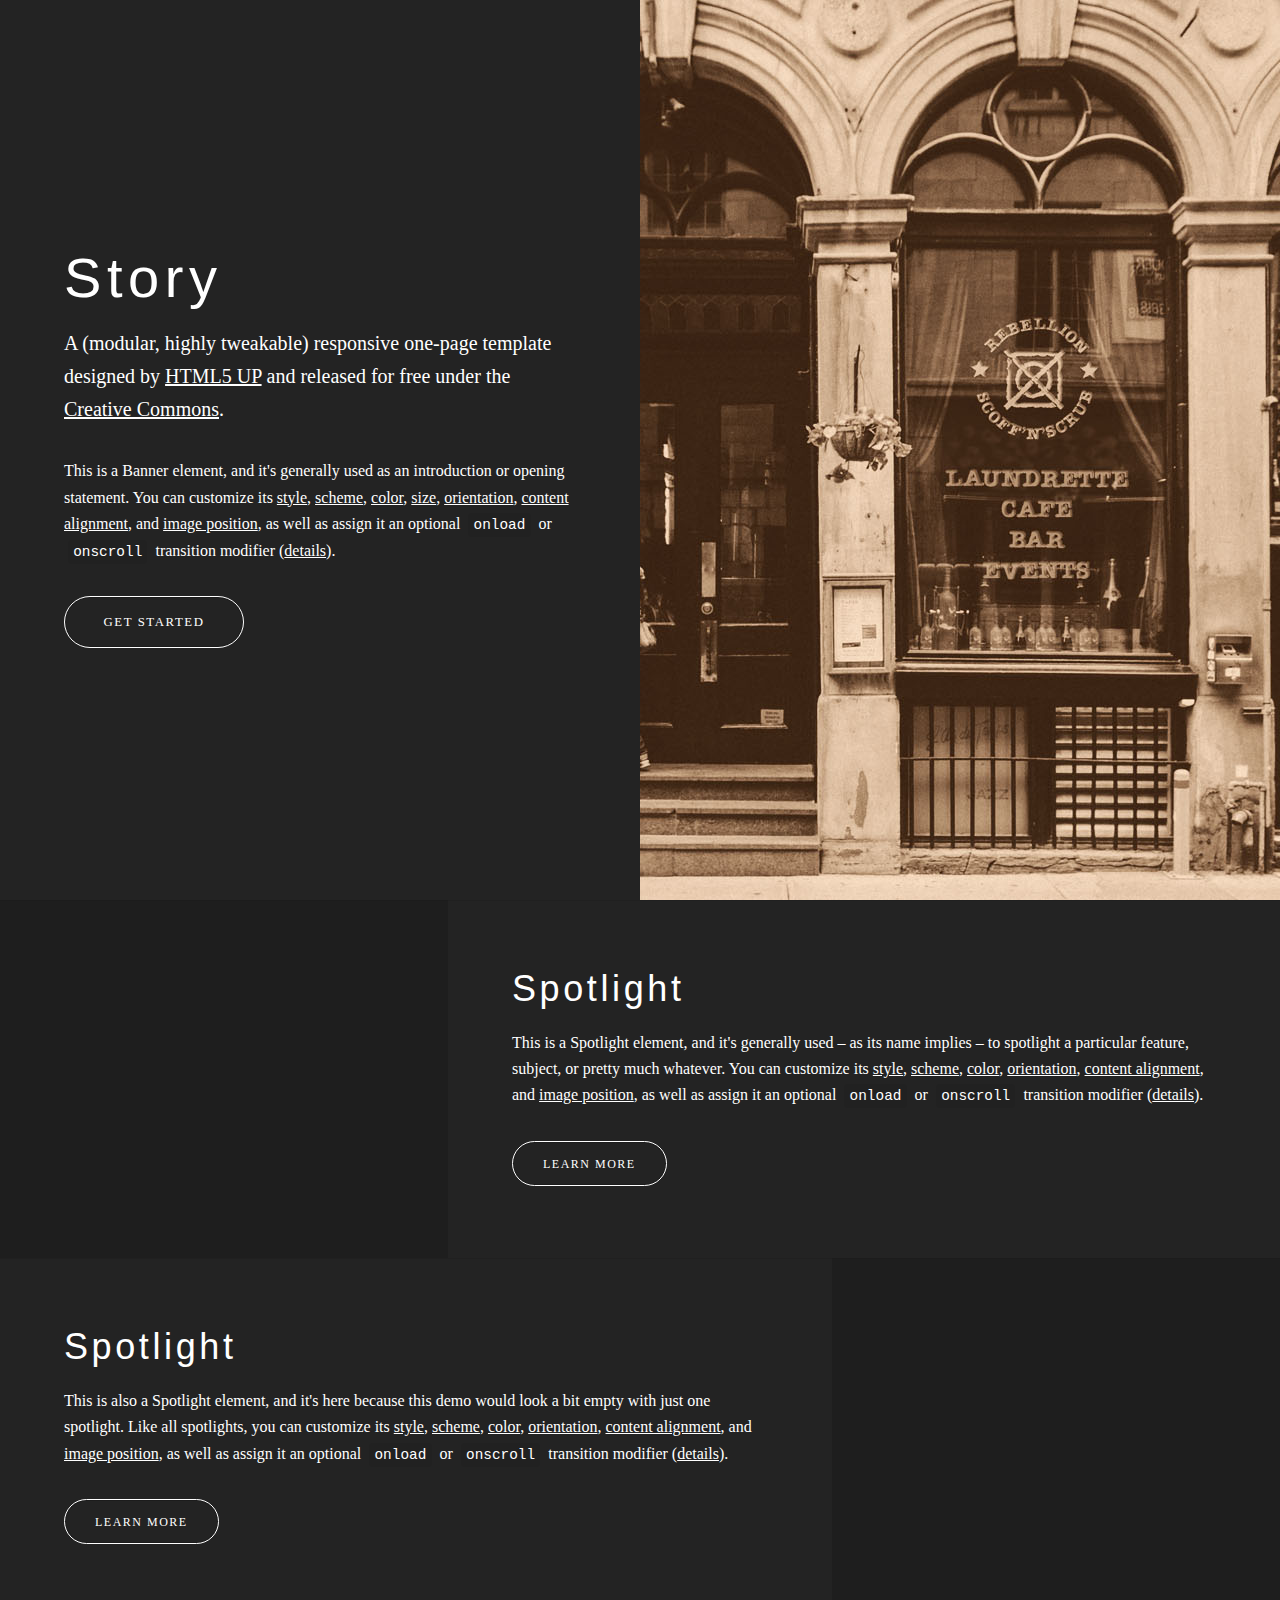
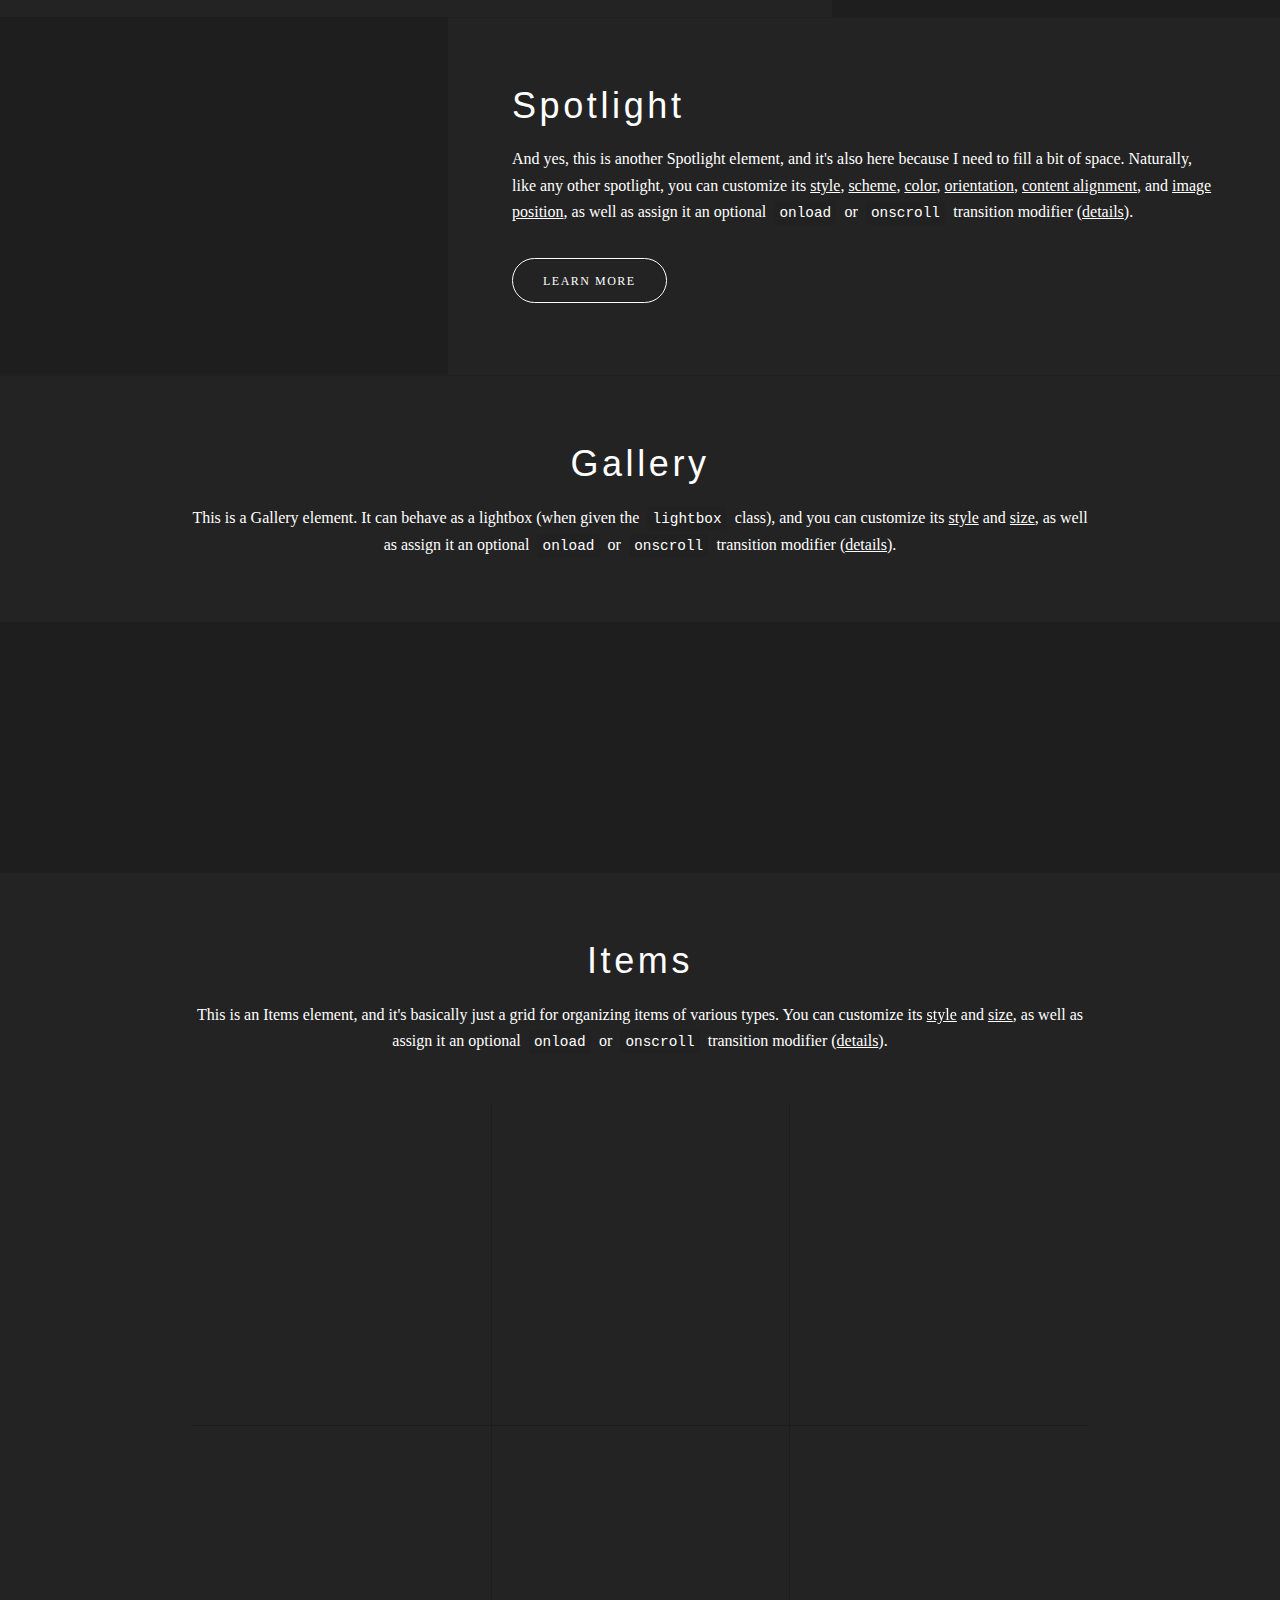
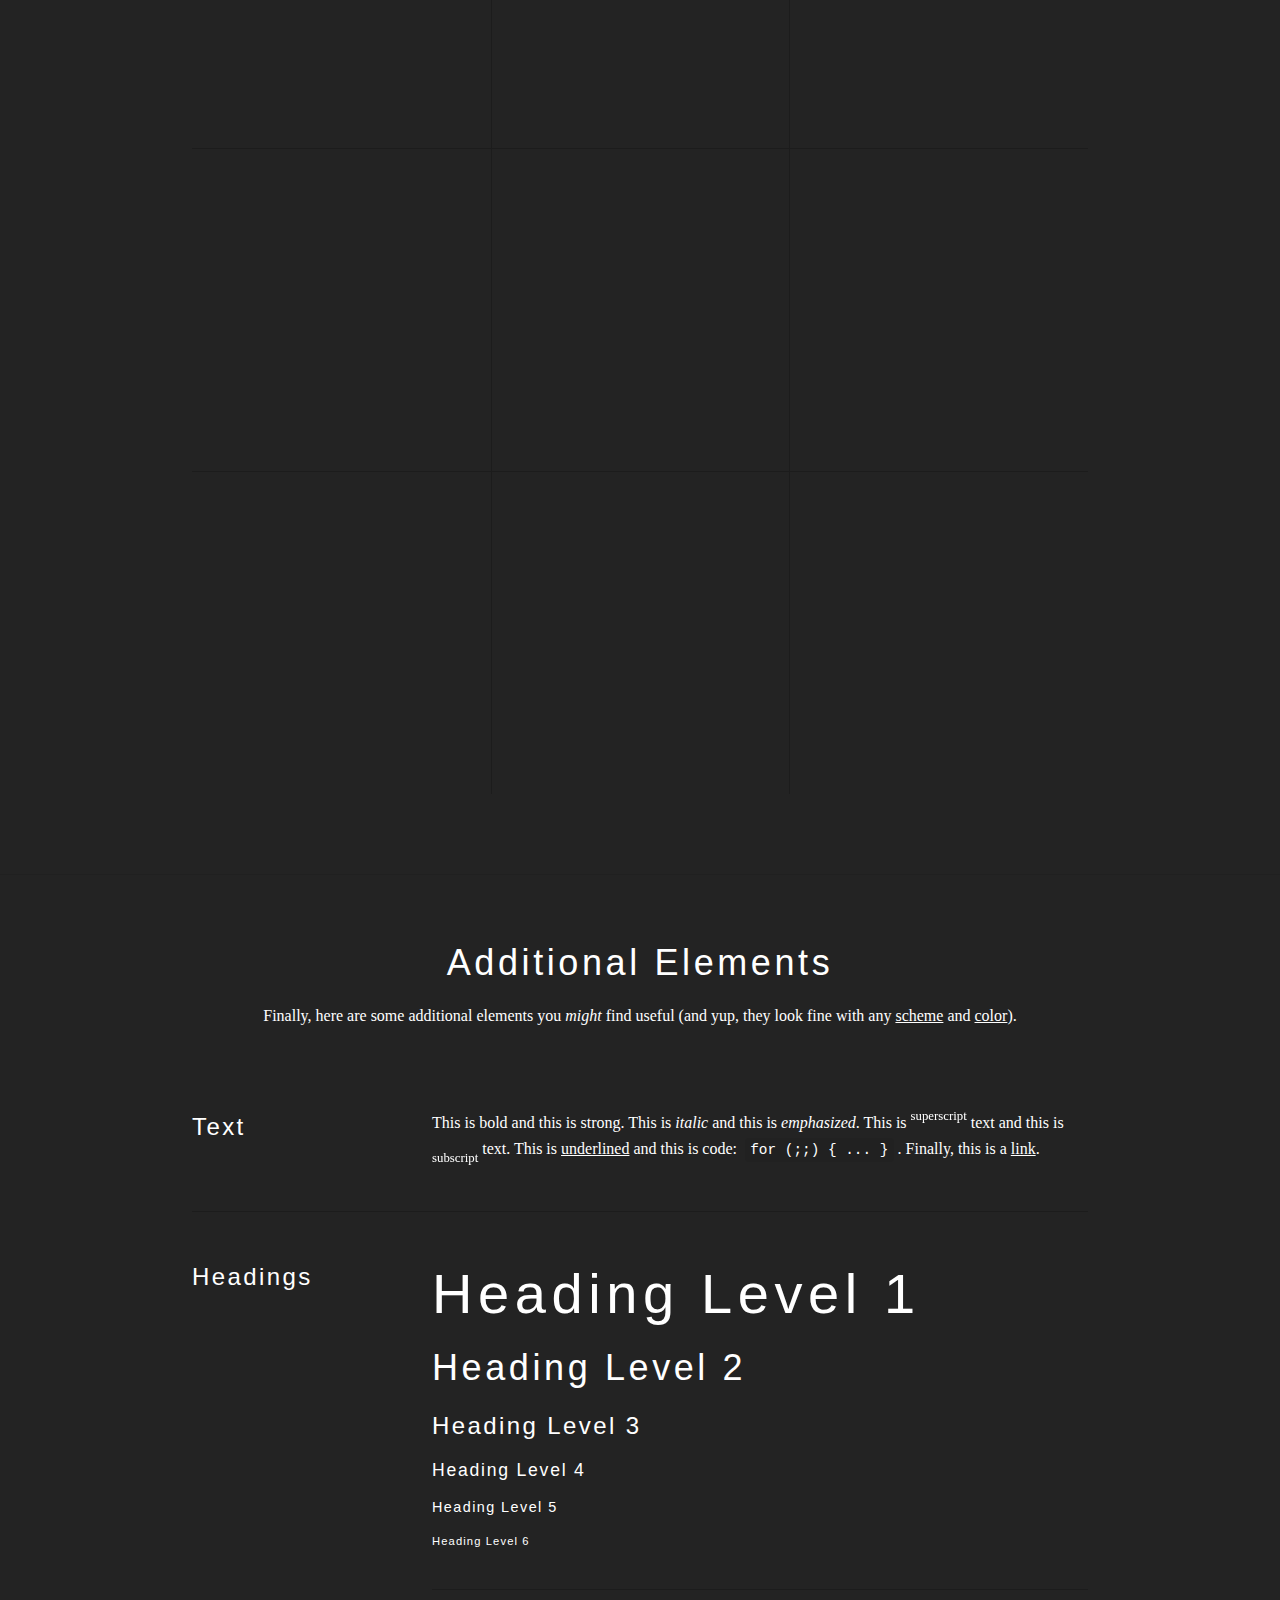
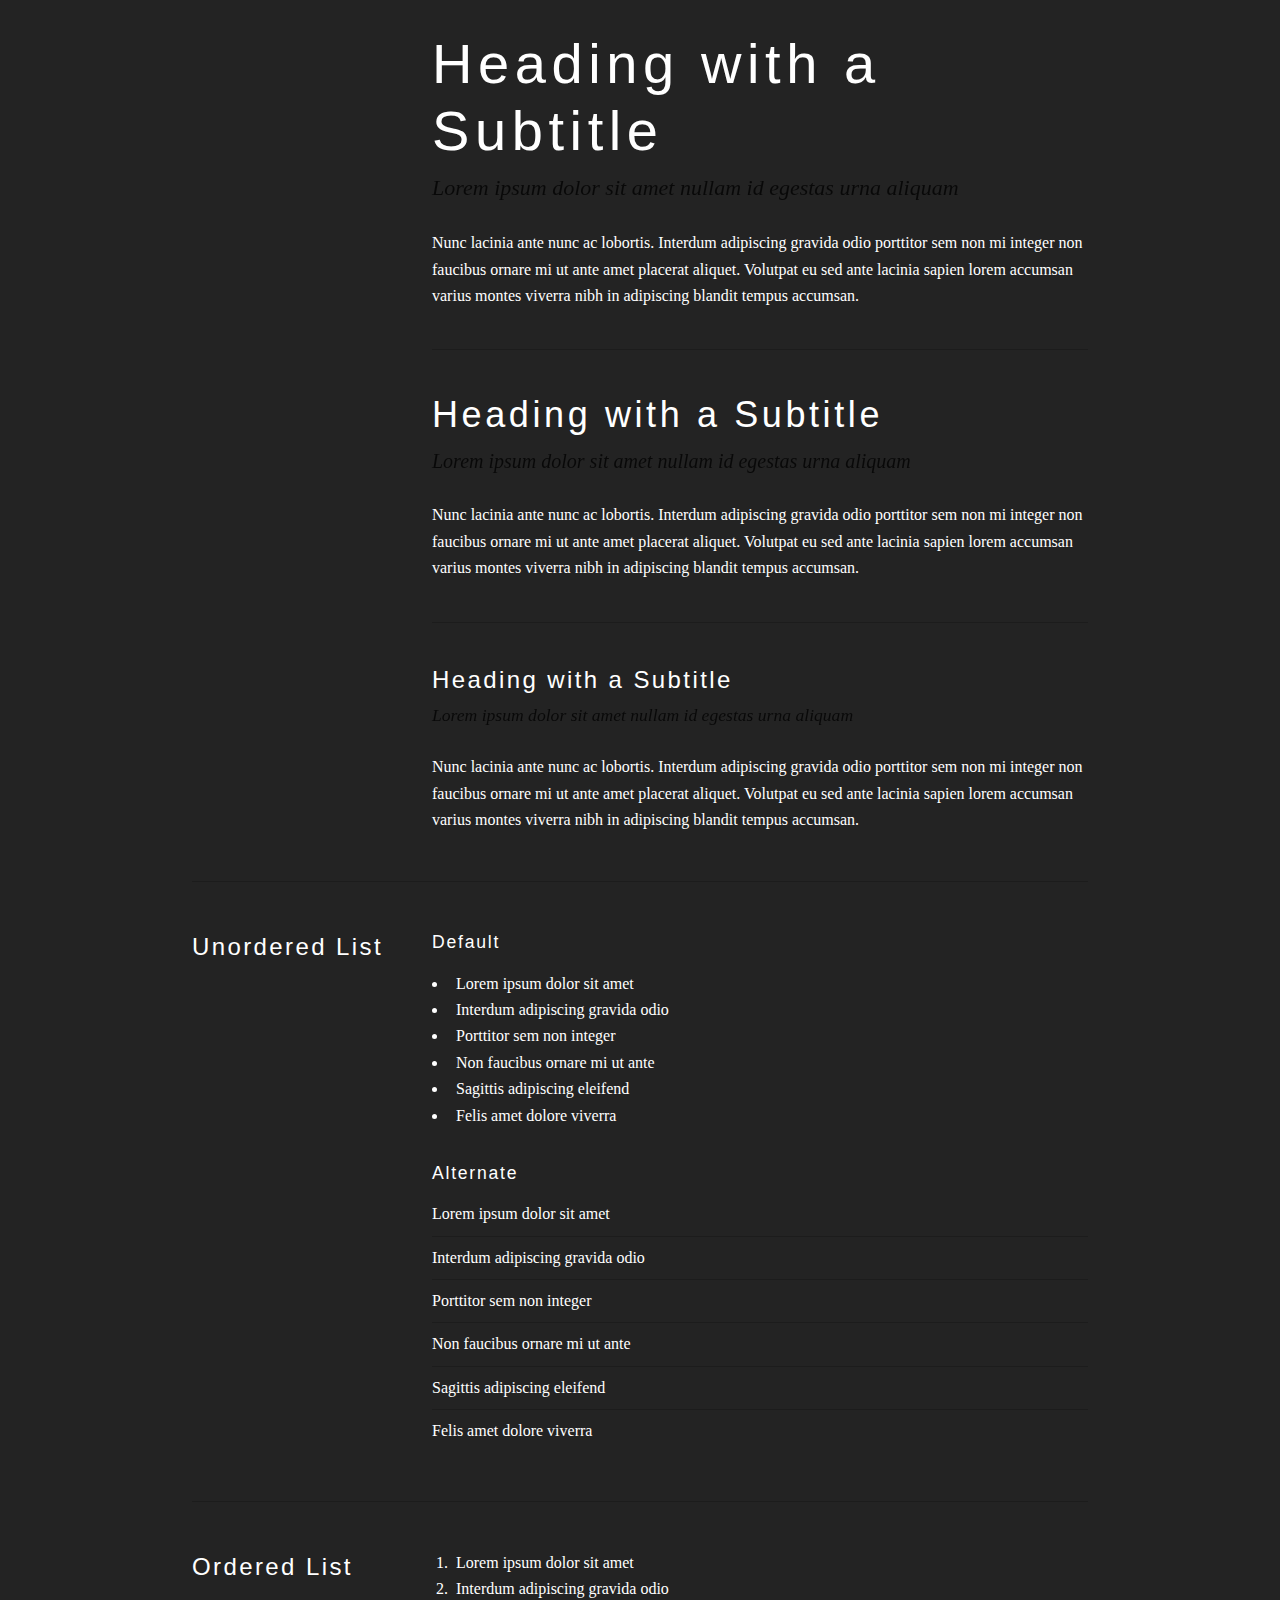
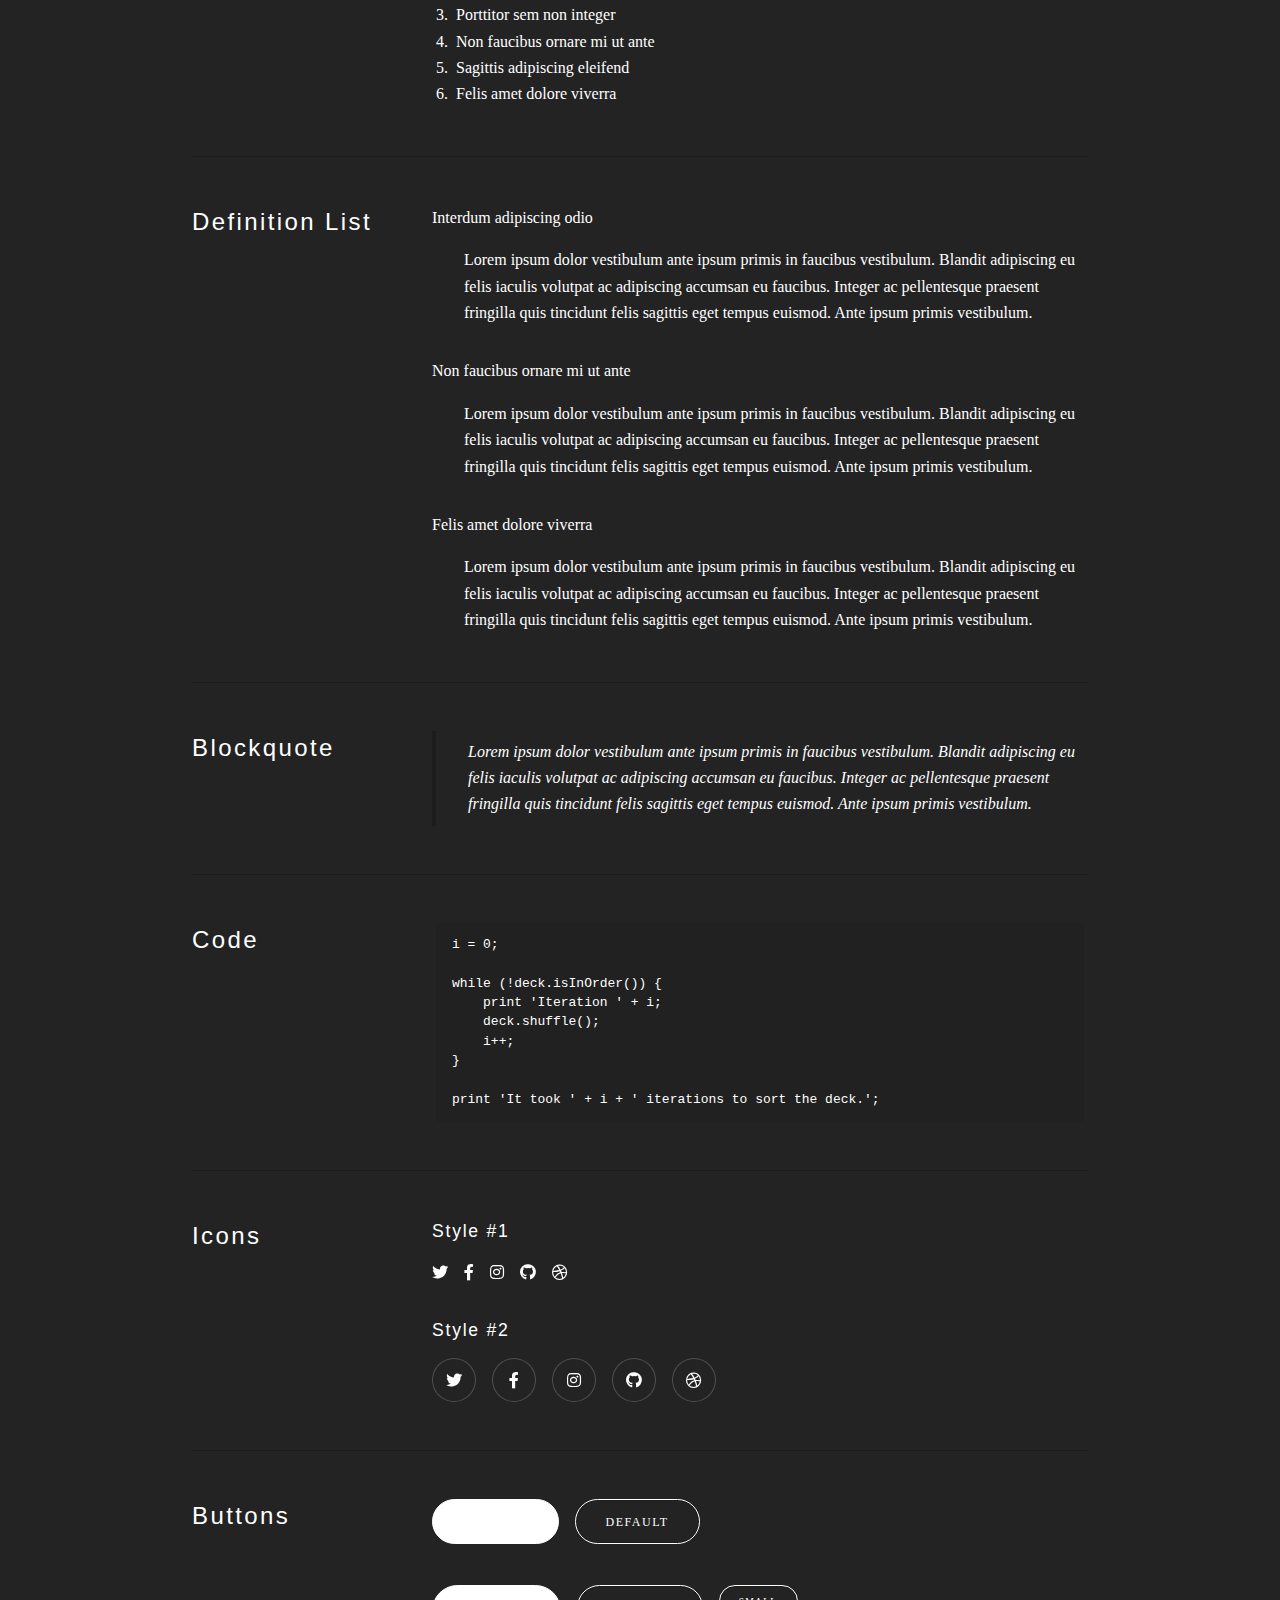
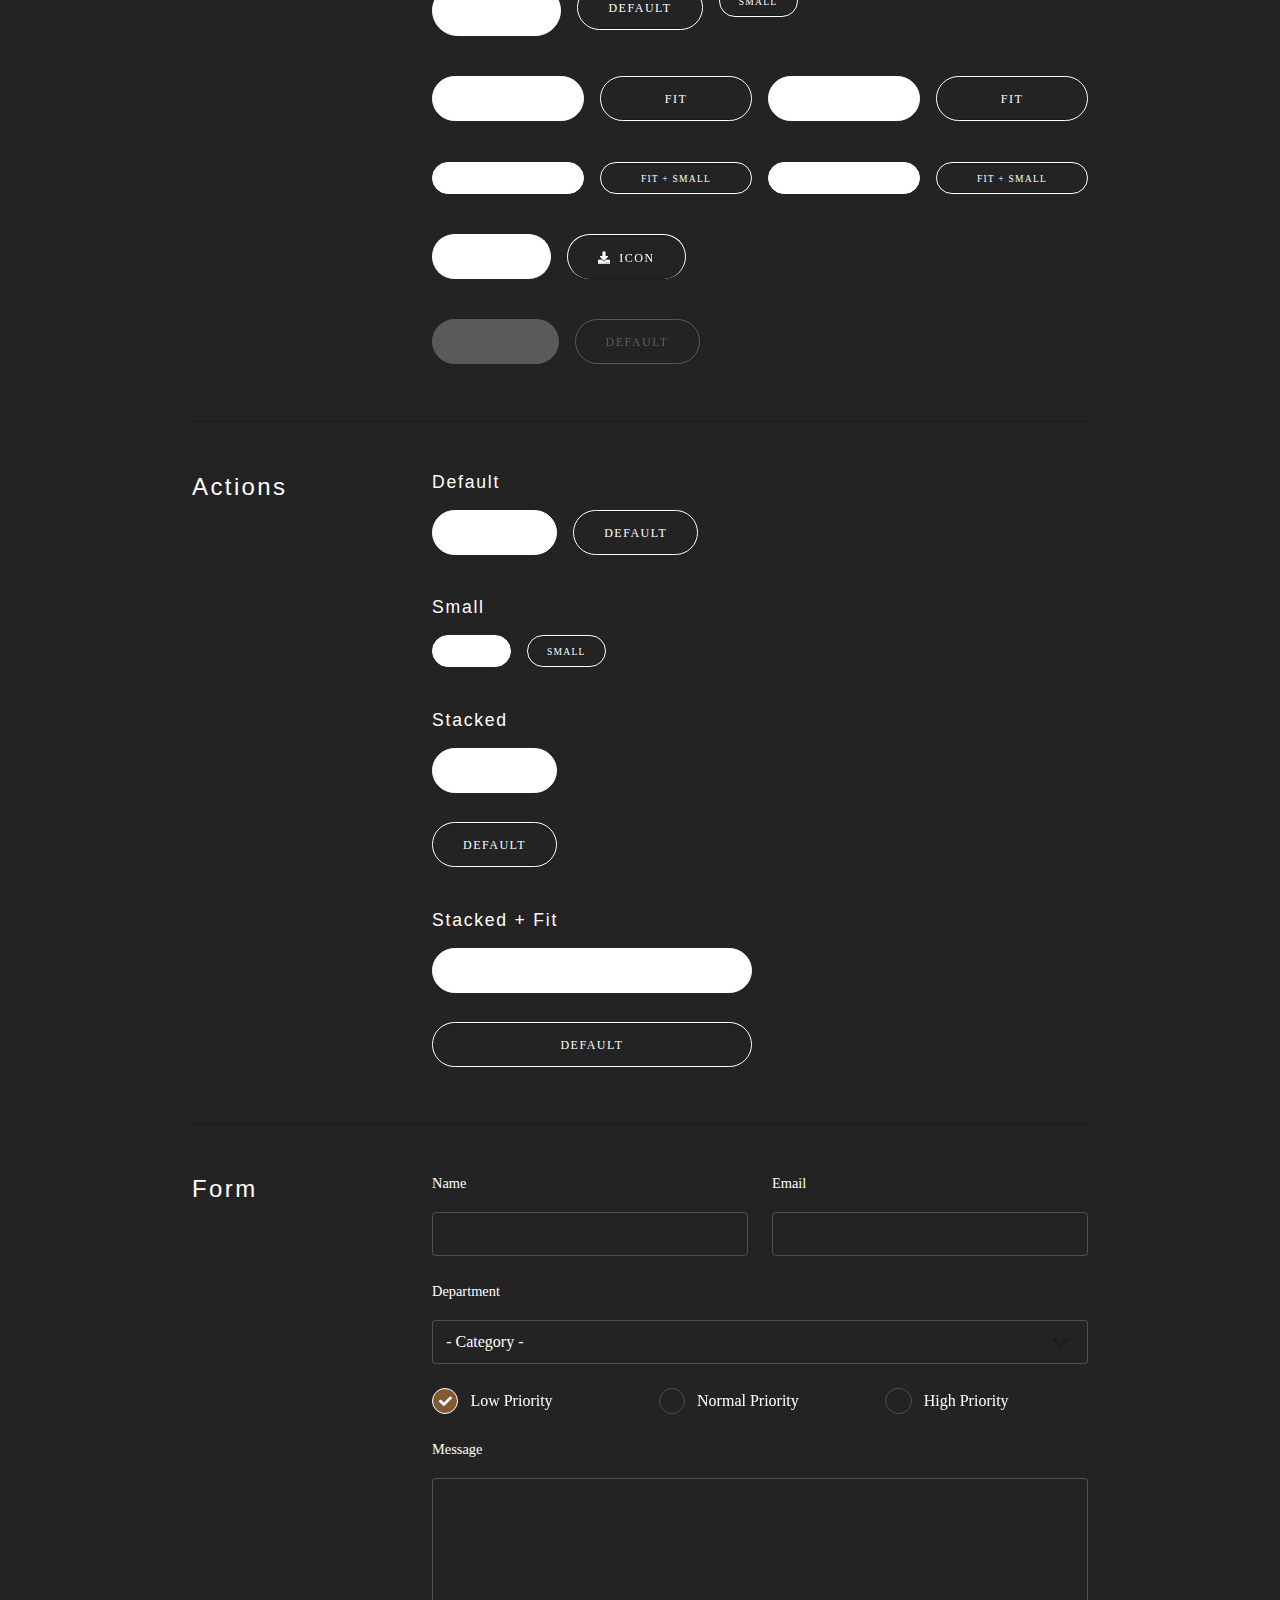
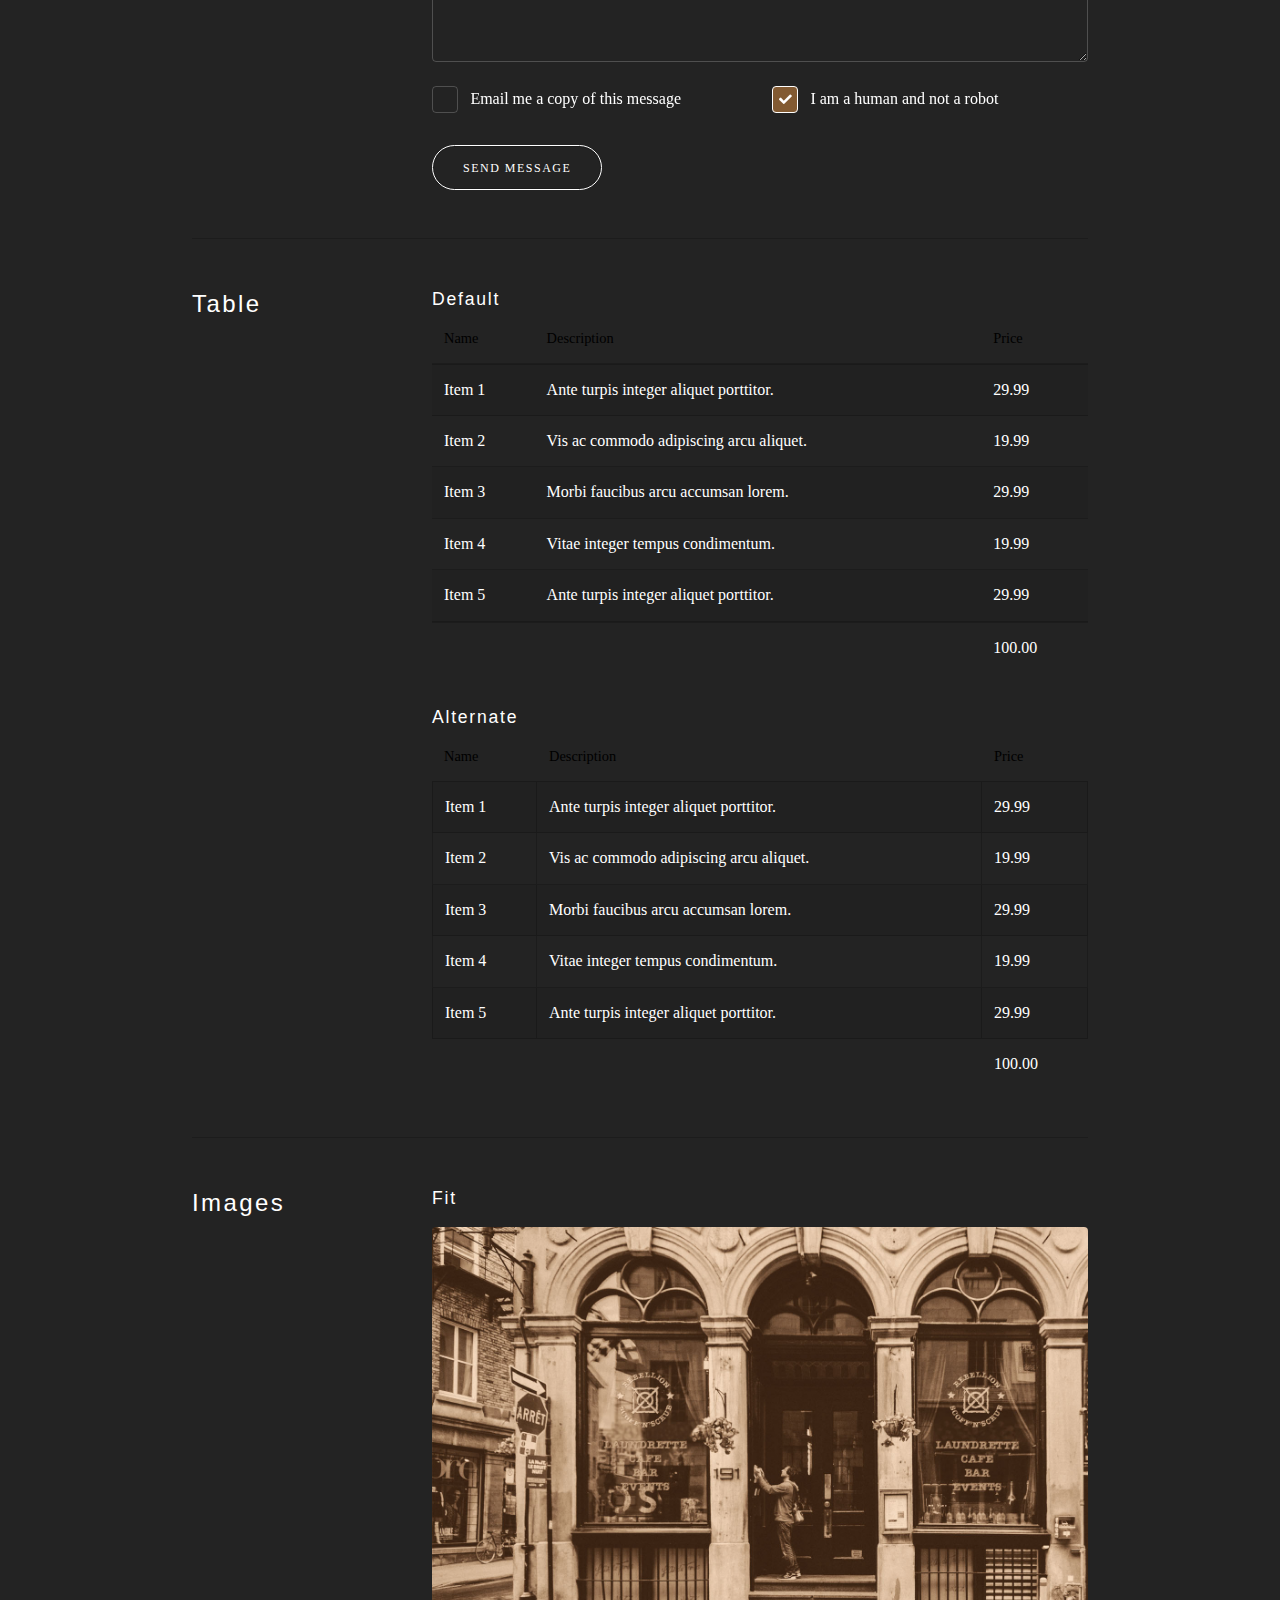
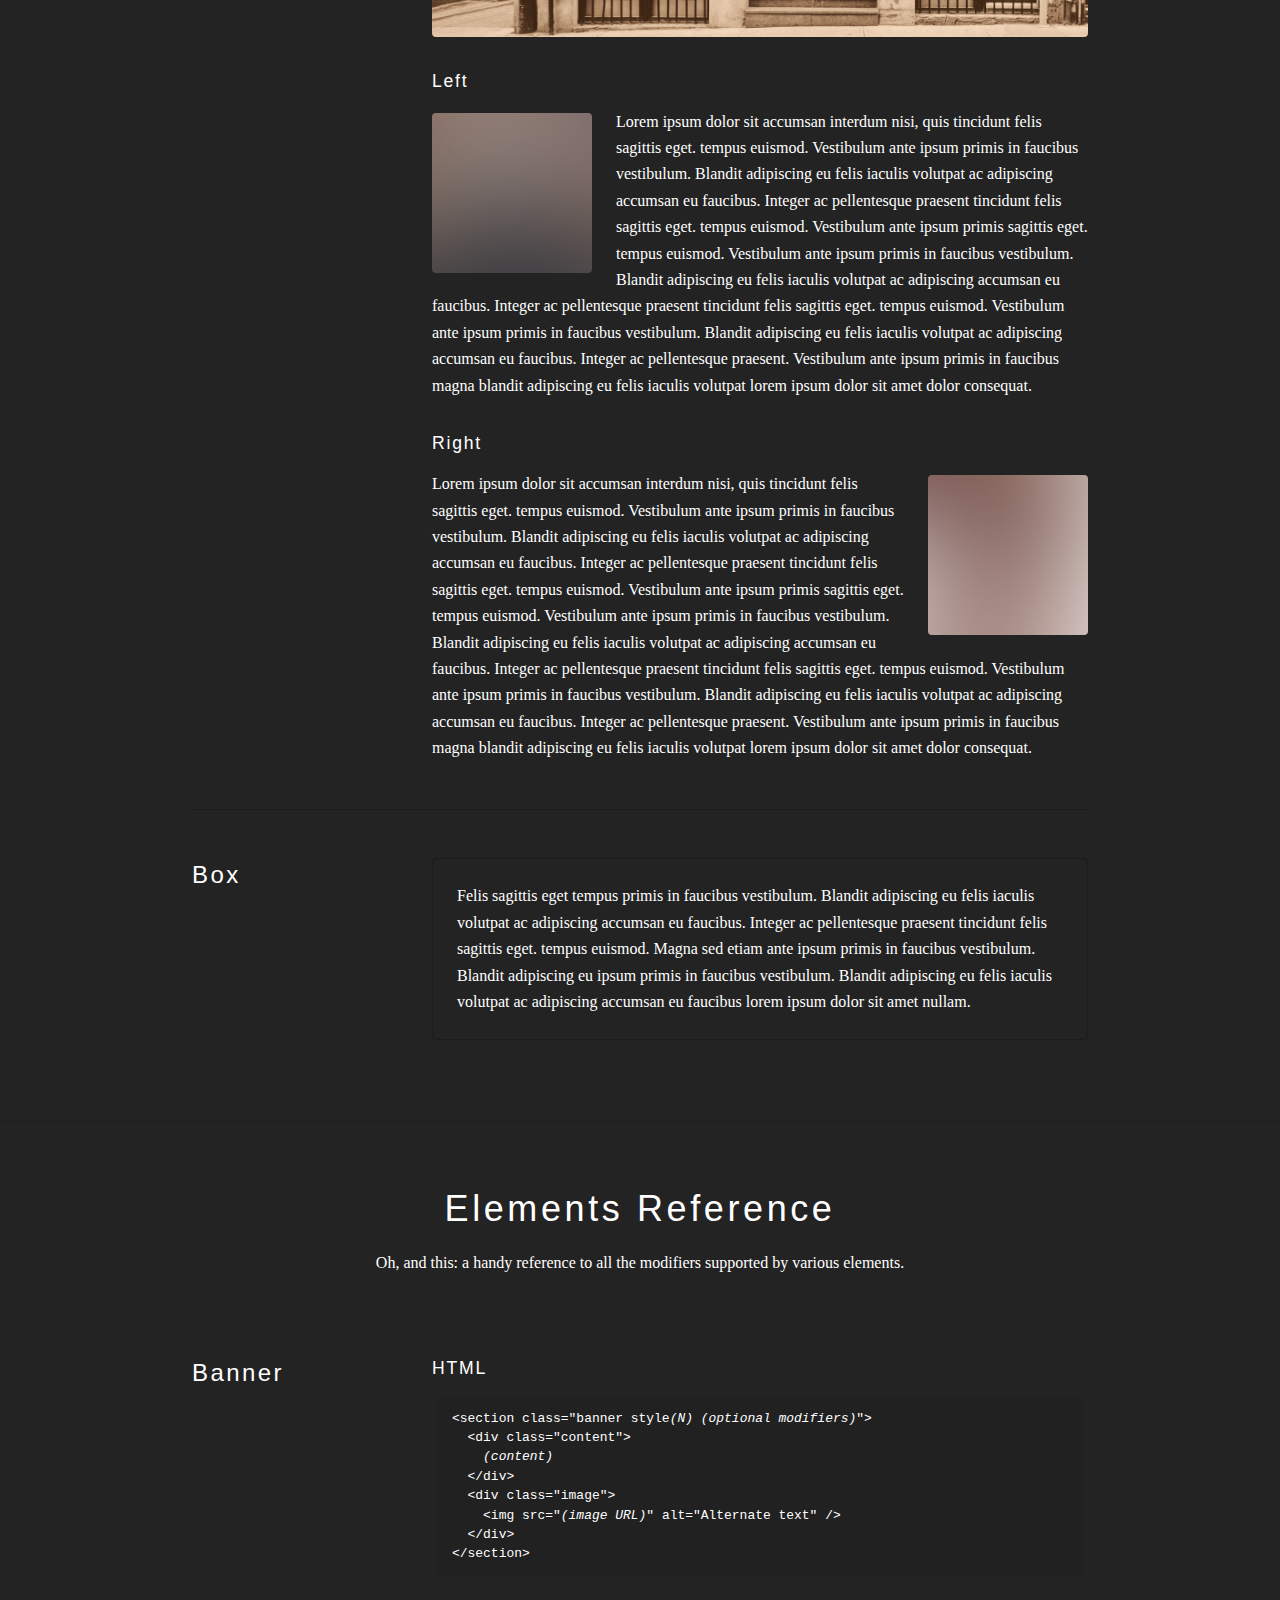
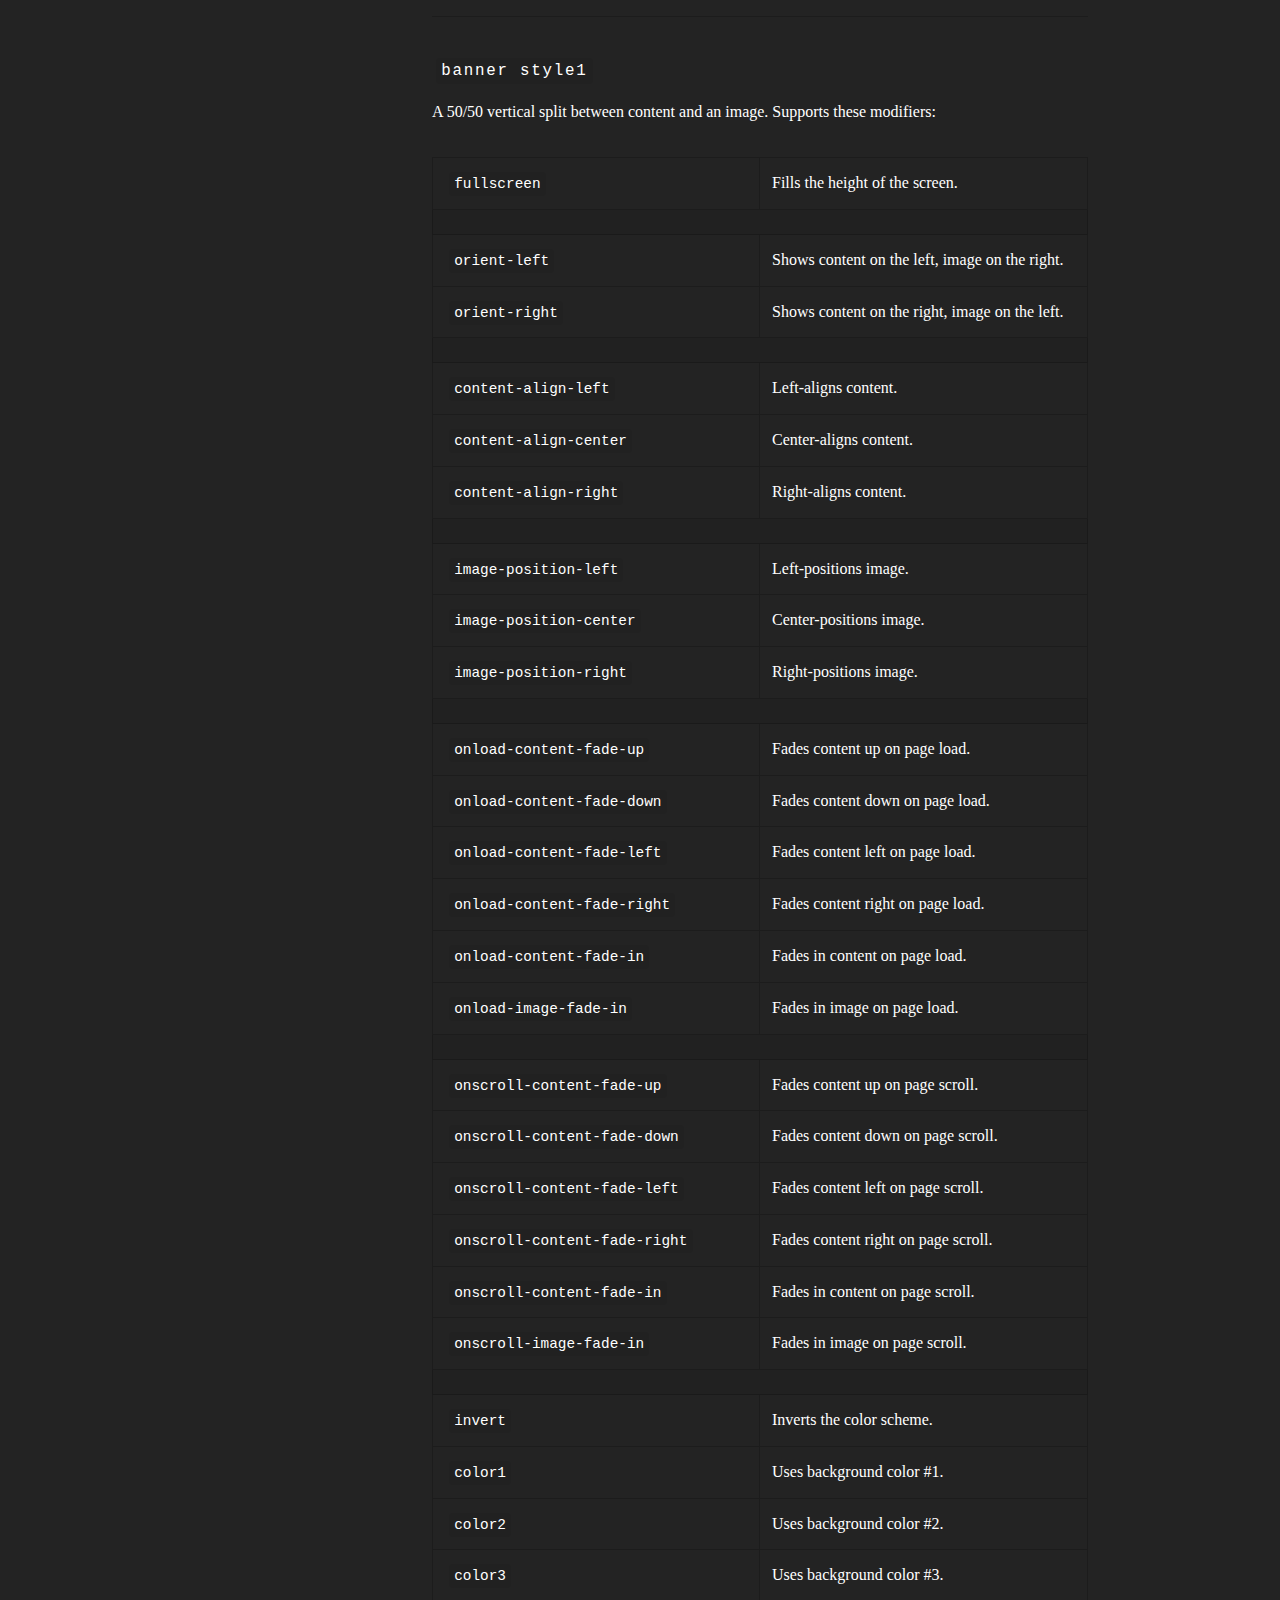
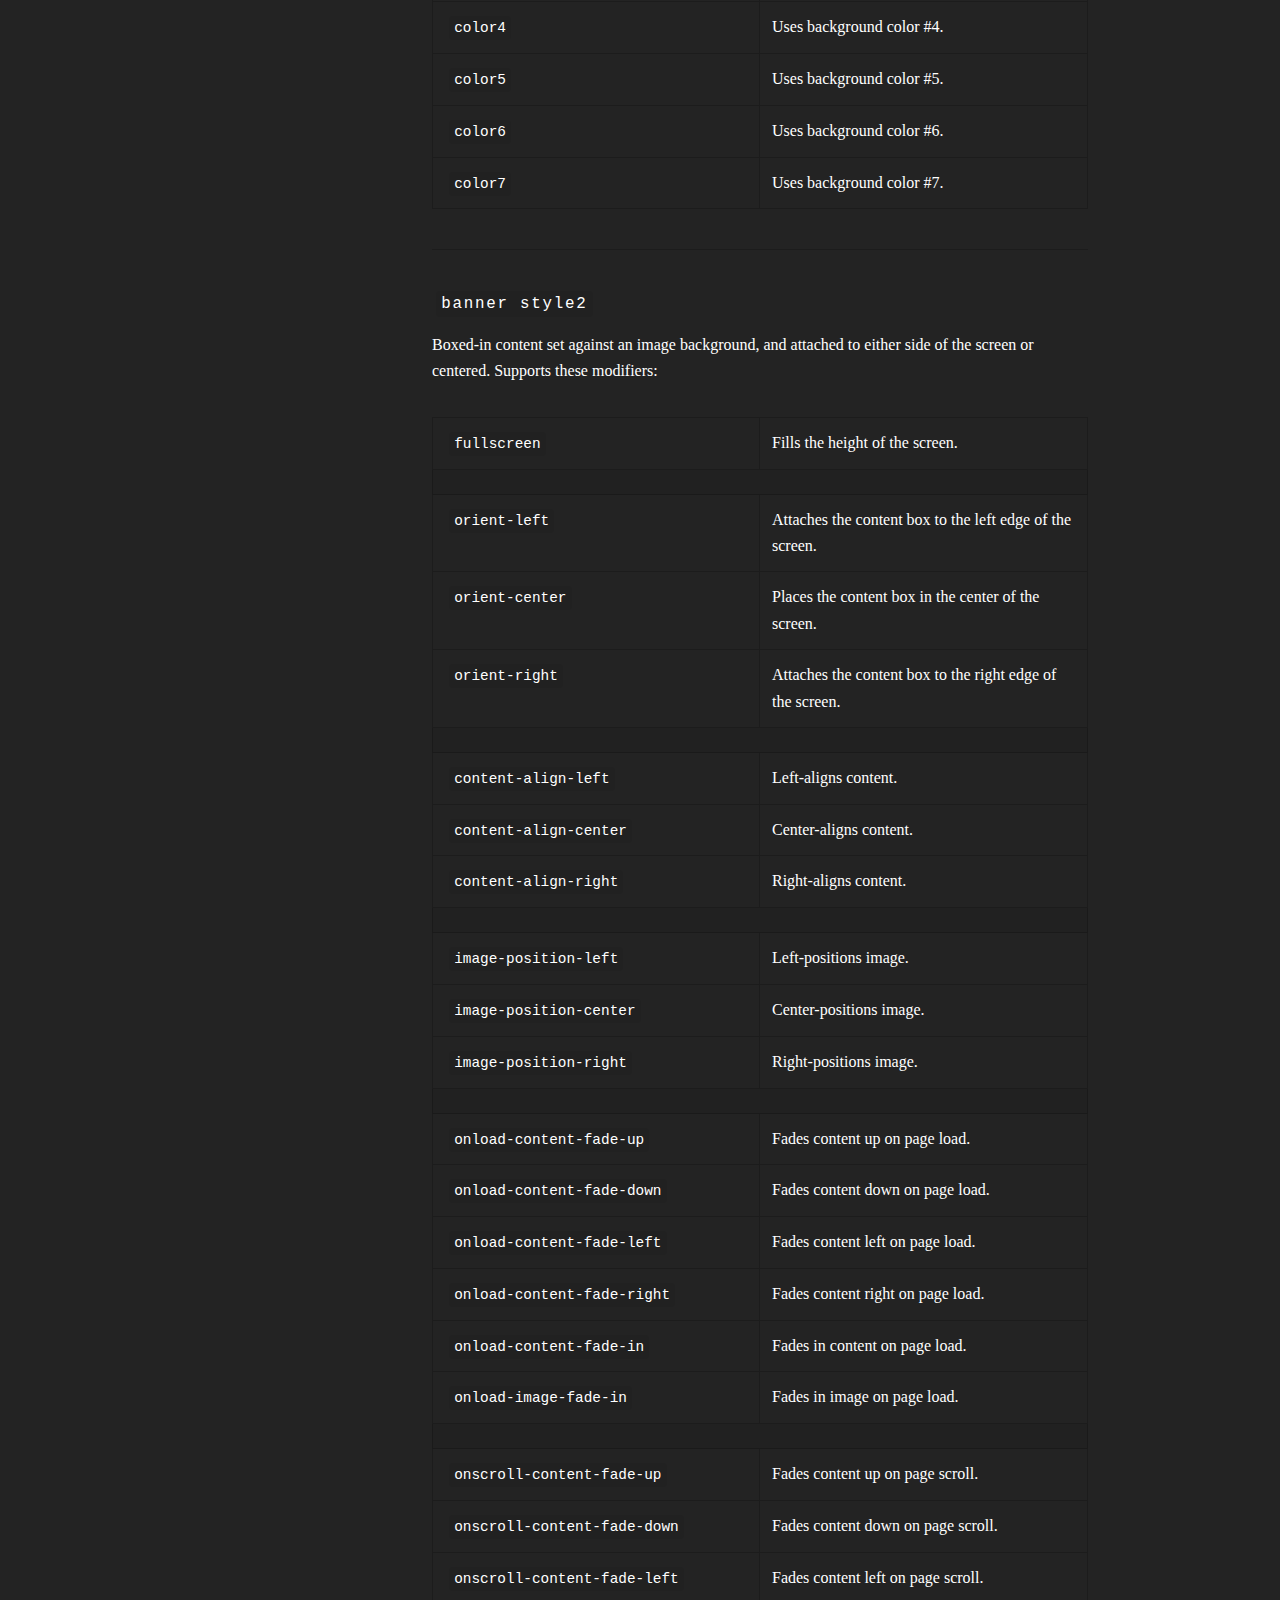
==== commit 724ac50c: "reservations" ====
--- a/index-demo.html
+++ b/index-demo.html
@@ -581,7 +581,6 @@
 											<h3>Form</h3>
 										</header>
 										<div class="content">
-
 											<form method="post" action="#">
 												<div class="fields">
 													<div class="field half">
--- a/assets/css/main.css
+++ b/assets/css/main.css
@@ -1,15 +1,43 @@
 @import url(fontawesome-all.min.css);
 @import url("https://fonts.googleapis.com/css?family=Source+Sans+Pro:300,300i,400,400i");
 
-/* my ids */
-#logo{
-	width: 40%;
-	display: block;
-	margin-left: auto;
-	margin-right: auto;
-	padding-bottom: 10%;
-}
-
+
+			/* my ids */
+			#logo{
+				width: 40%;
+				display: block;
+				margin-left: auto;
+				margin-right: auto;
+				padding-bottom: 10%;
+			}
+			
+			#google_map{
+				width:50%;
+				height:25em;
+				border:0;
+			}
+			
+			#laundrette-form{
+				display: none;
+			}
+
+			#tables-form{
+				display: none;
+			}
+
+			#hider-button{
+				width: 50%;
+				margin: 1%;
+			}
+			
+			@media only screen and (max-width: 900px){
+				#google_map{
+					width:100%;
+					height:25em;
+					border:0;
+				}
+			}
+			
 
 /*
 	Story by HTML5 UP
@@ -2131,6 +2159,7 @@
 		padding: 0 2.5em;
 		text-overflow: ellipsis;
 		overflow: hidden;
+		font-family: broadsheet, serif;
 	}
 
 		input[type="submit"].icon:before,
@@ -2535,7 +2564,7 @@
 
 	input[type="checkbox"]:checked + label:before,
 	input[type="radio"]:checked + label:before {
-		background-color: #ffffff;
+		background-color: #825a32;
 		border-color: #ffffff;
 		color: #ffffff;
 	}
@@ -8363,7 +8392,7 @@
 					#wrapper > .invert input[type="button"].primary:active,
 					#wrapper > .invert button.primary:active,
 					#wrapper > .invert .button.primary:active {
-						background-color: #1ebdd1;
+						background-color: #825a32;
 					}
 
 			#wrapper > .invert label {
@@ -8614,4 +8643,5 @@
 
 			#wrapper.divided > .invert:first-child {
 				box-shadow: none !important;
-			}+			}
+
